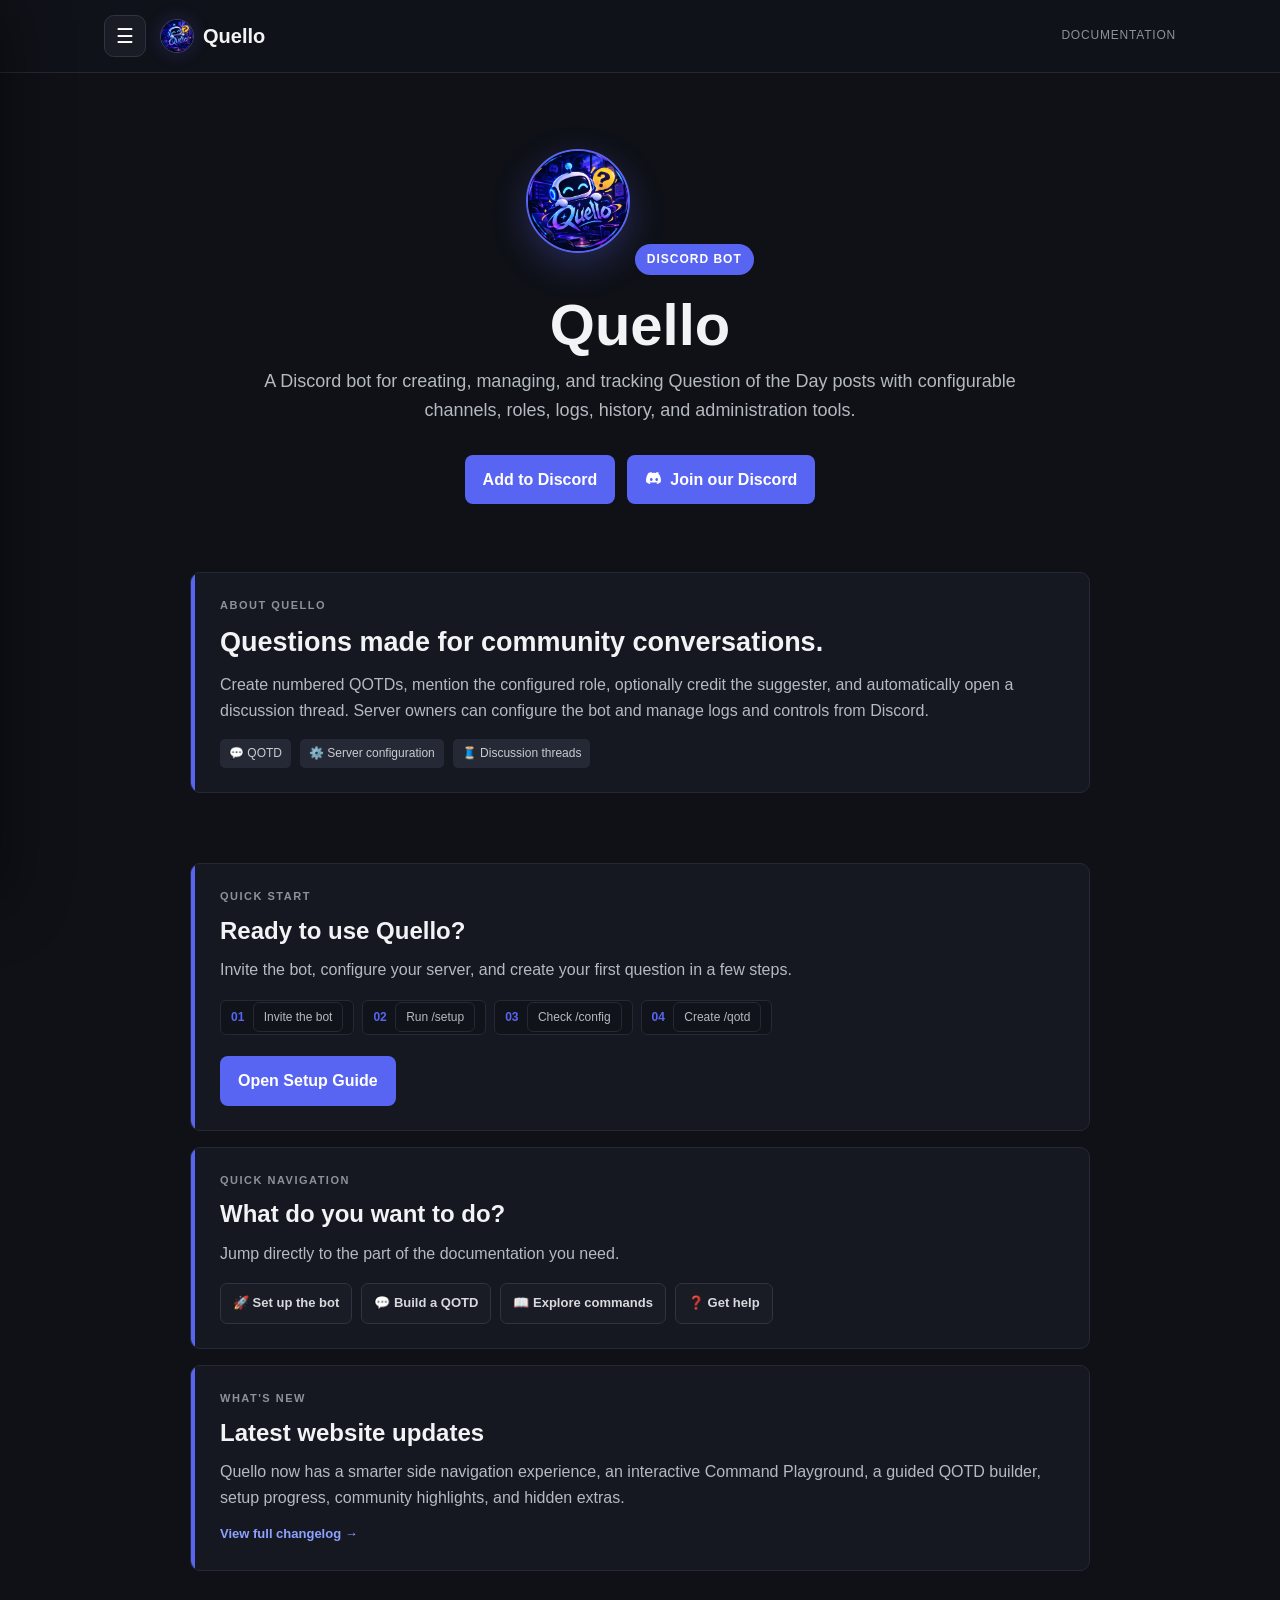
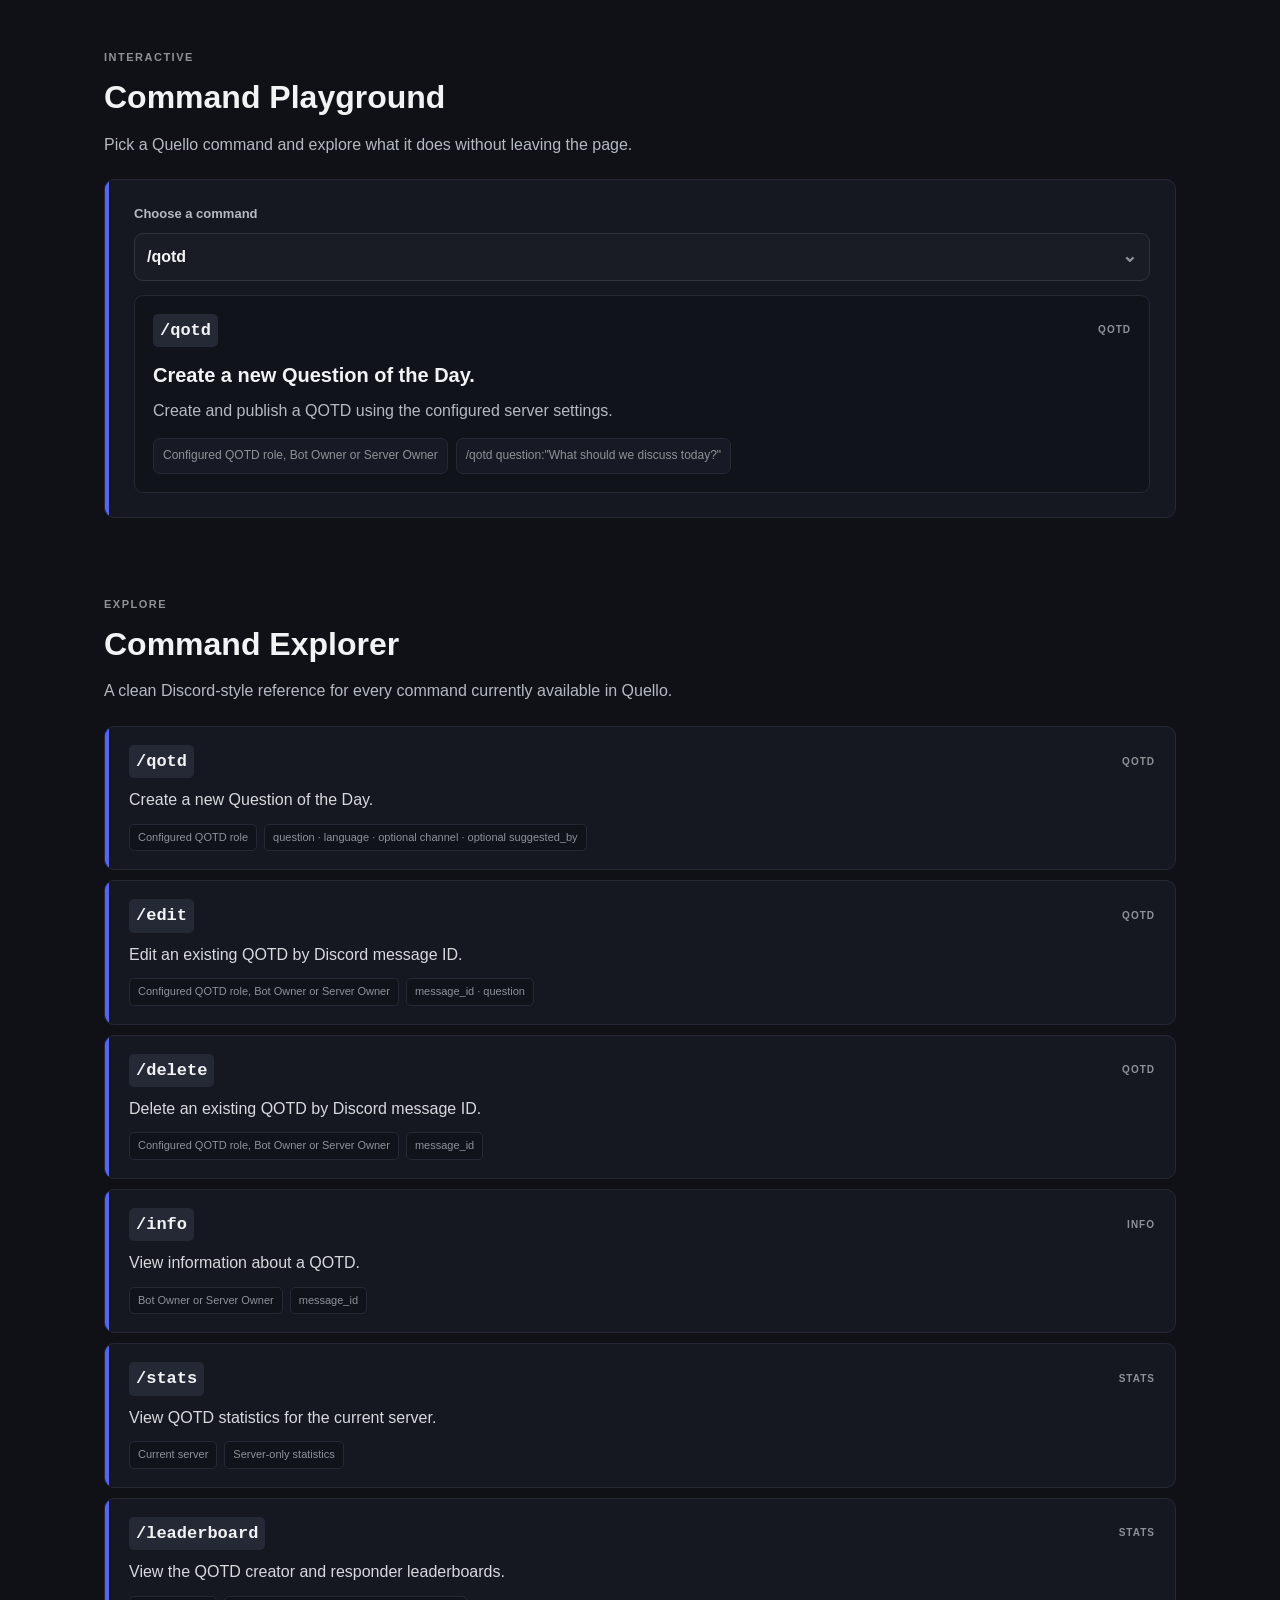
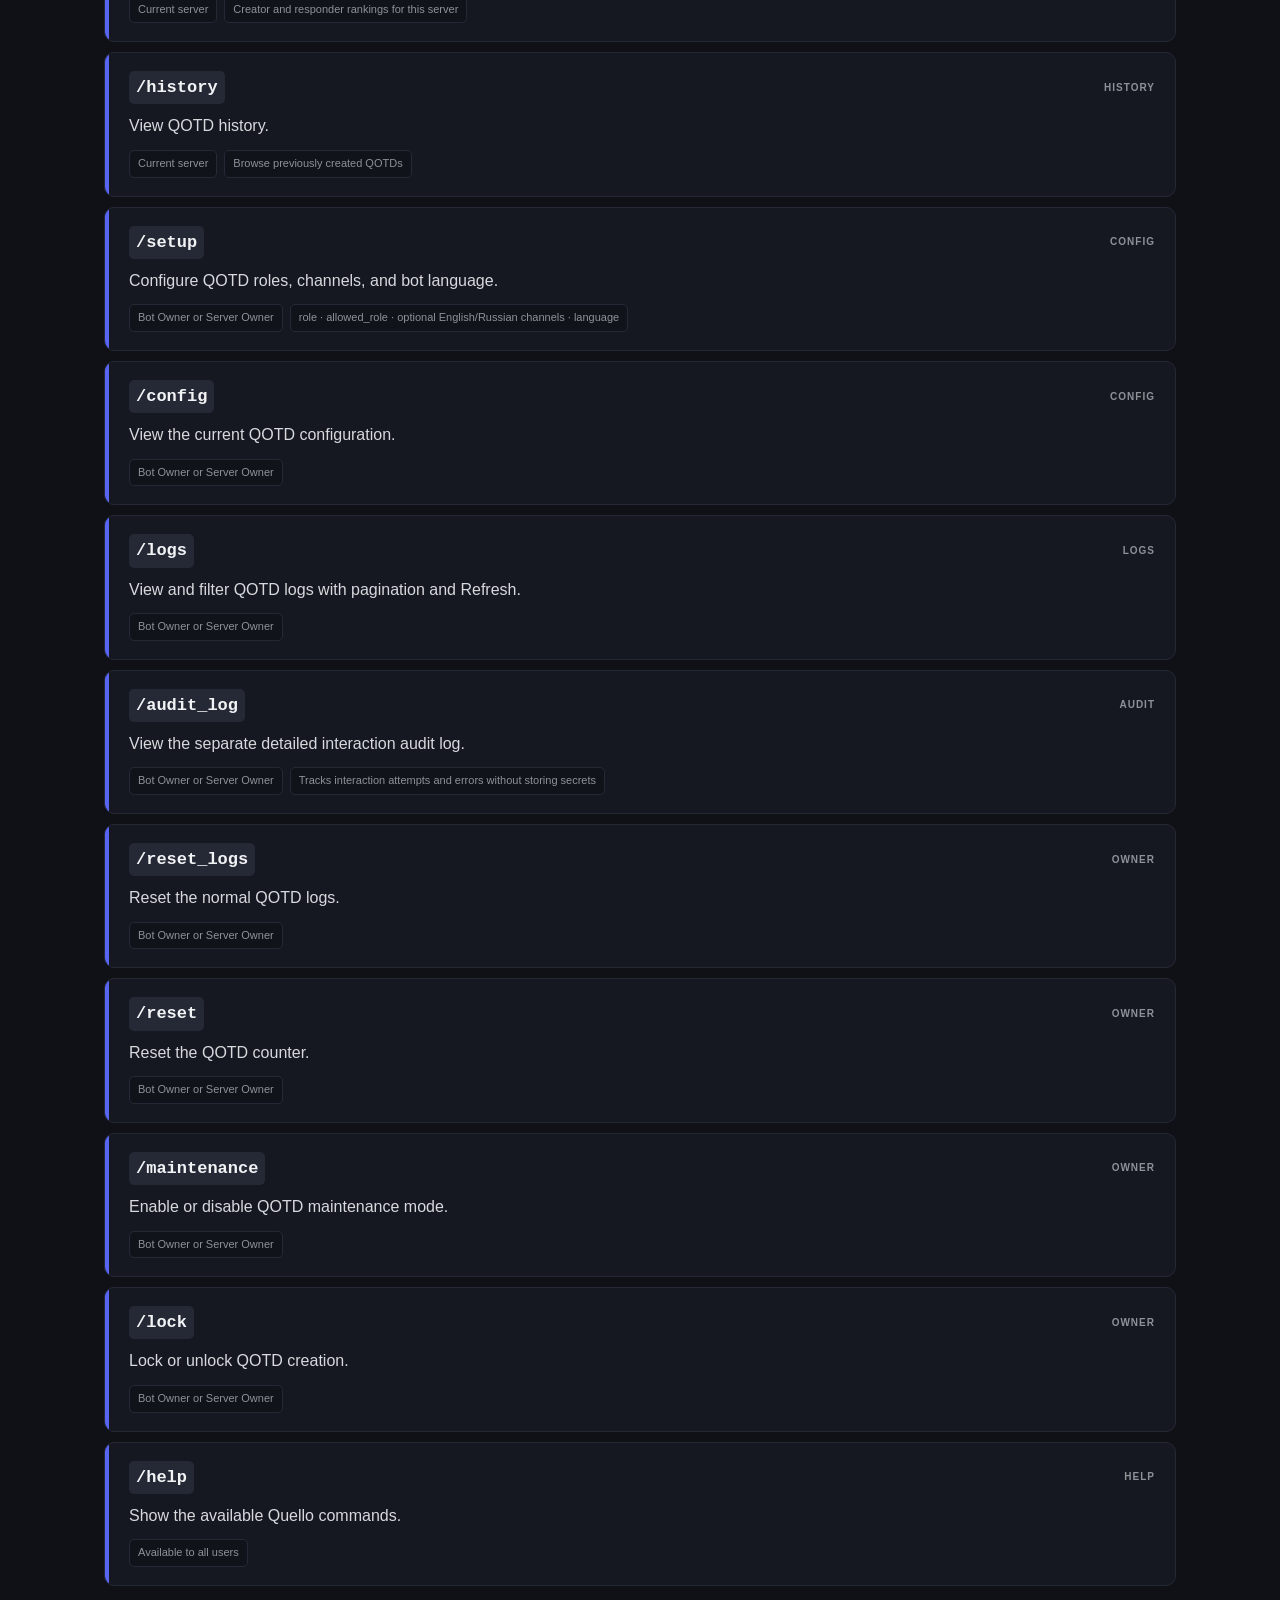
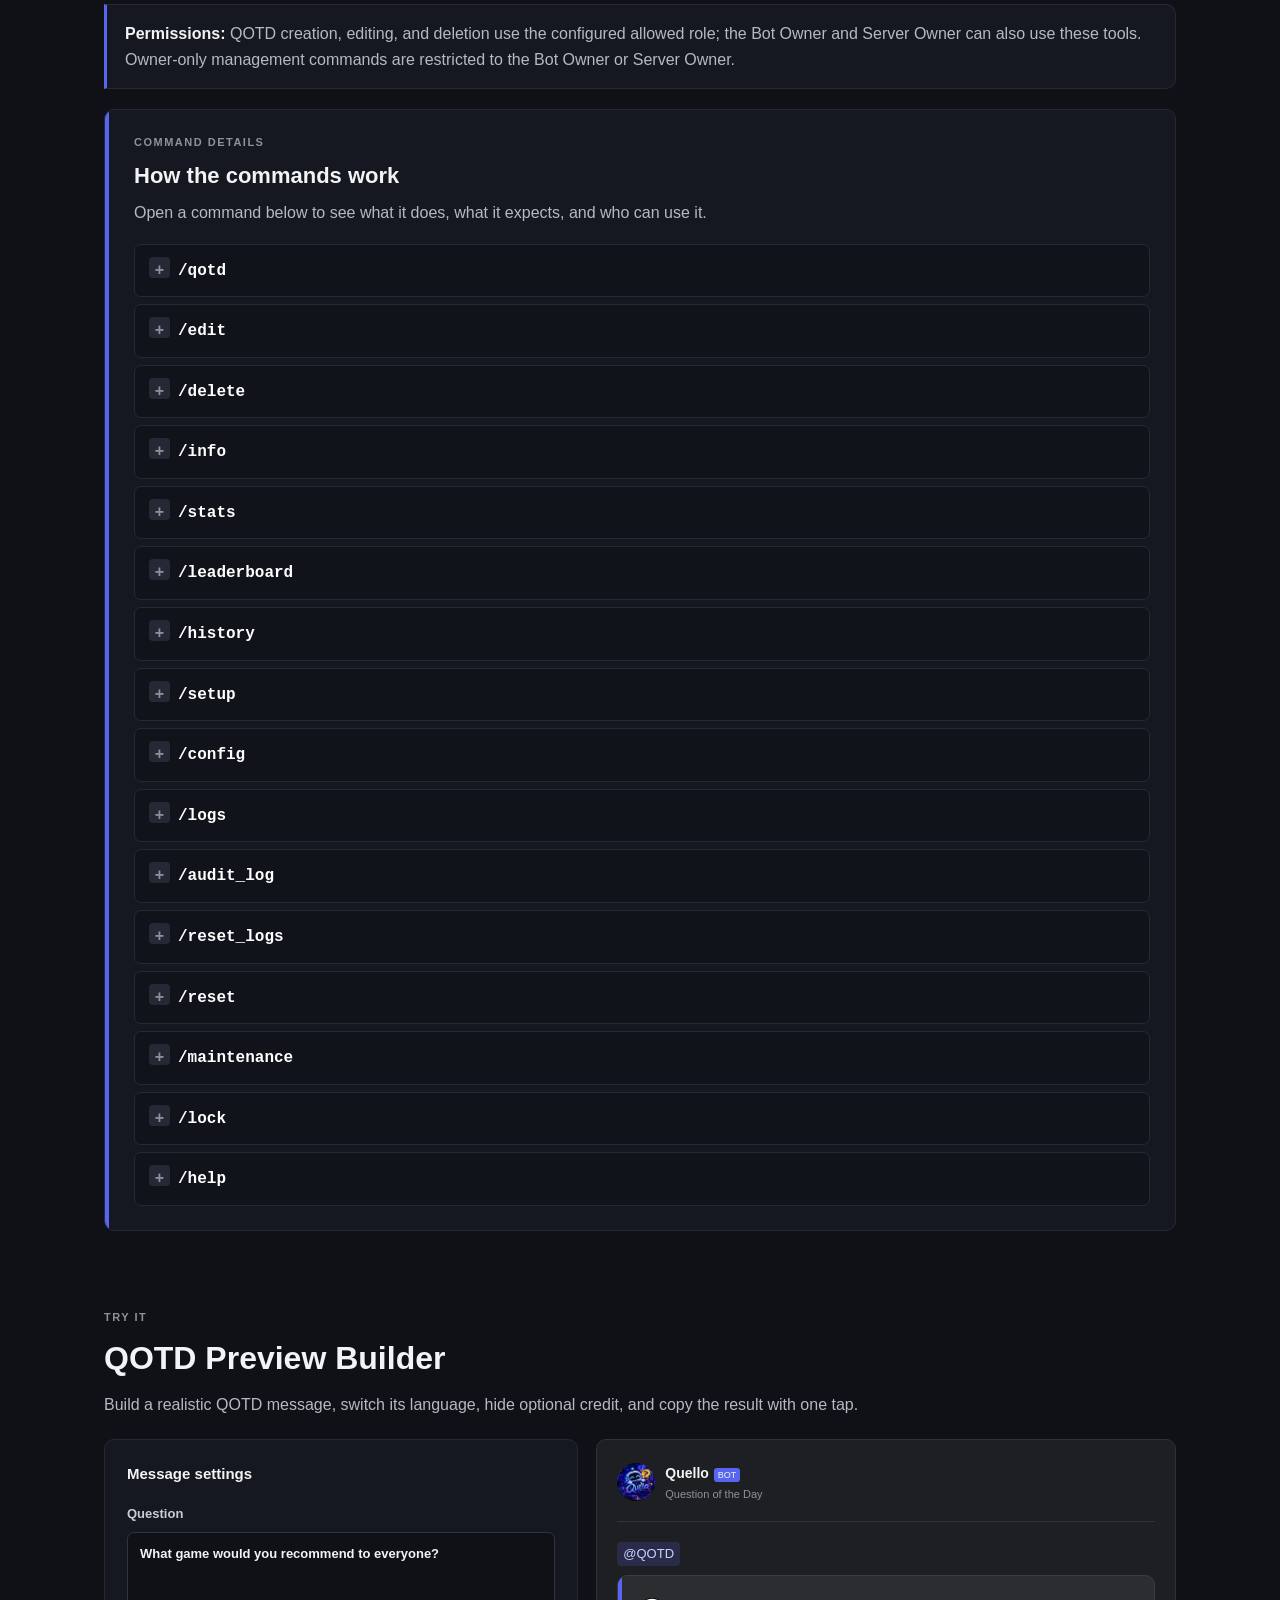
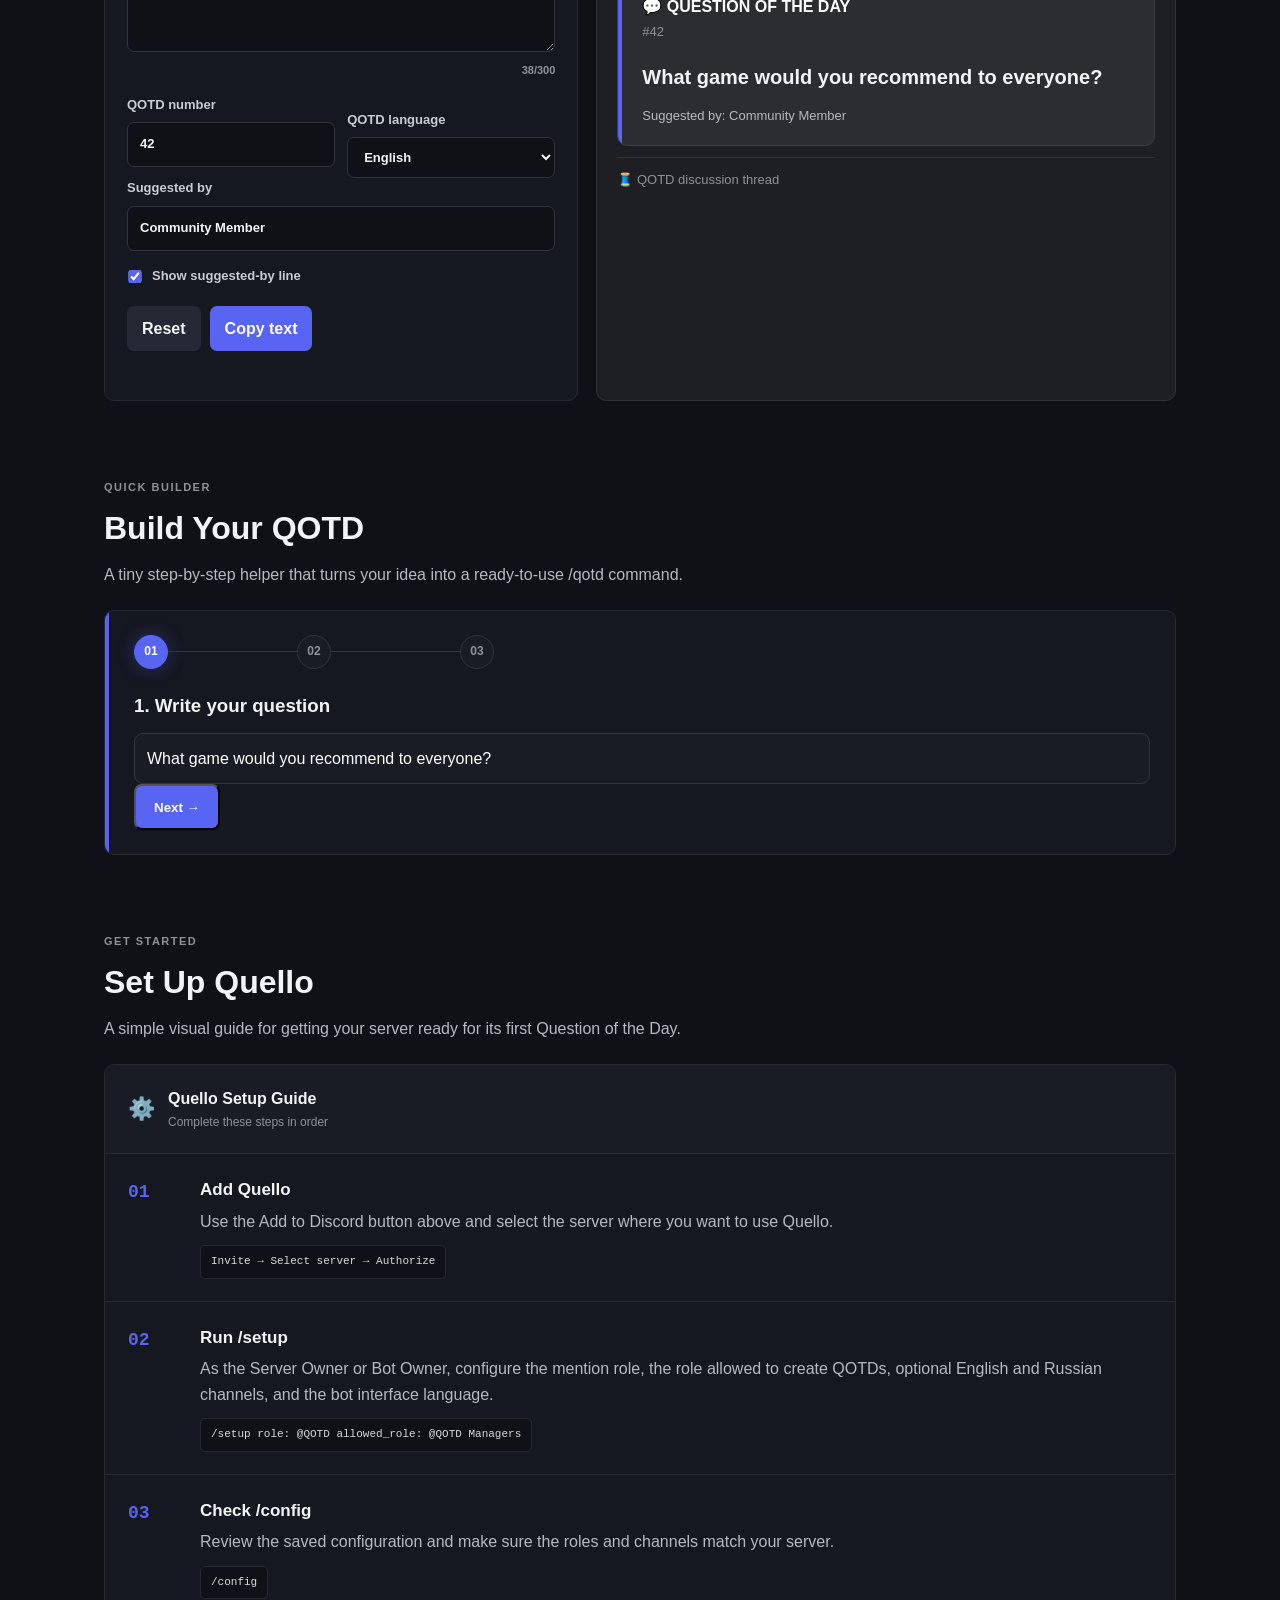
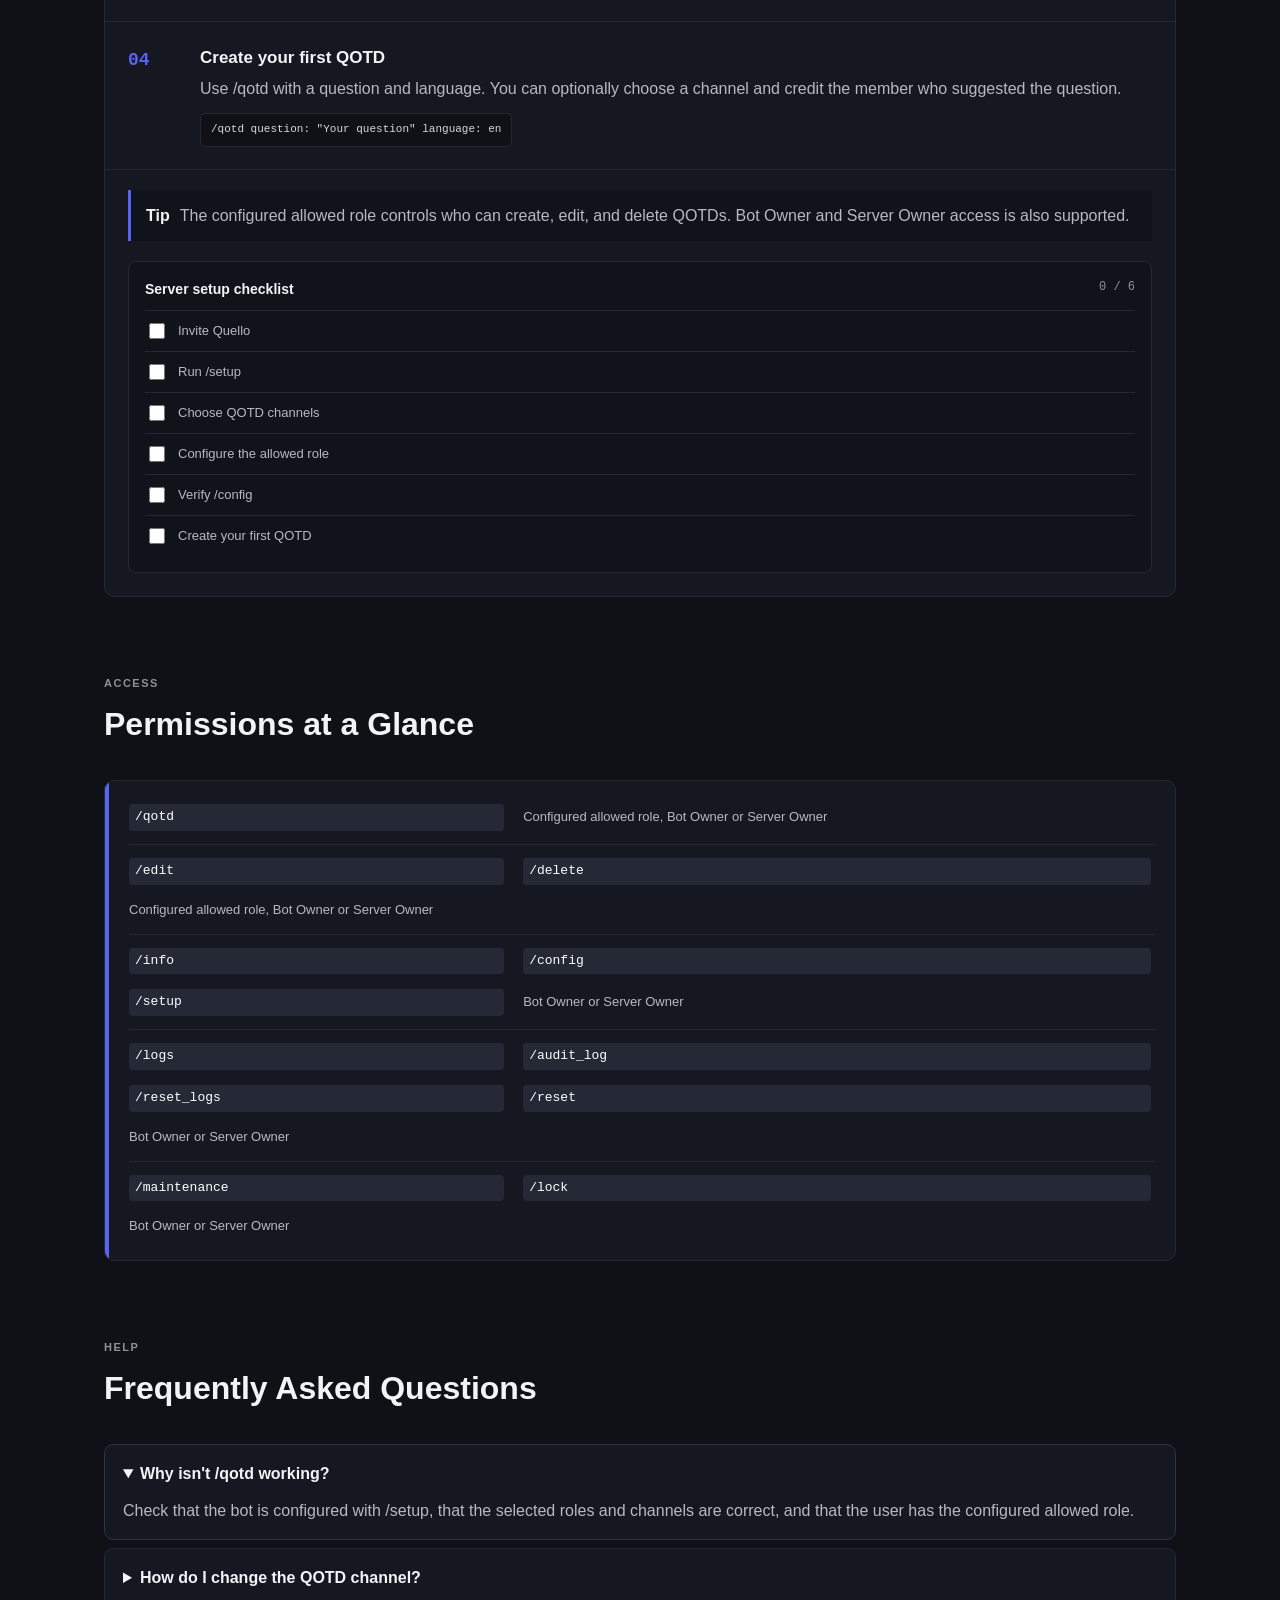
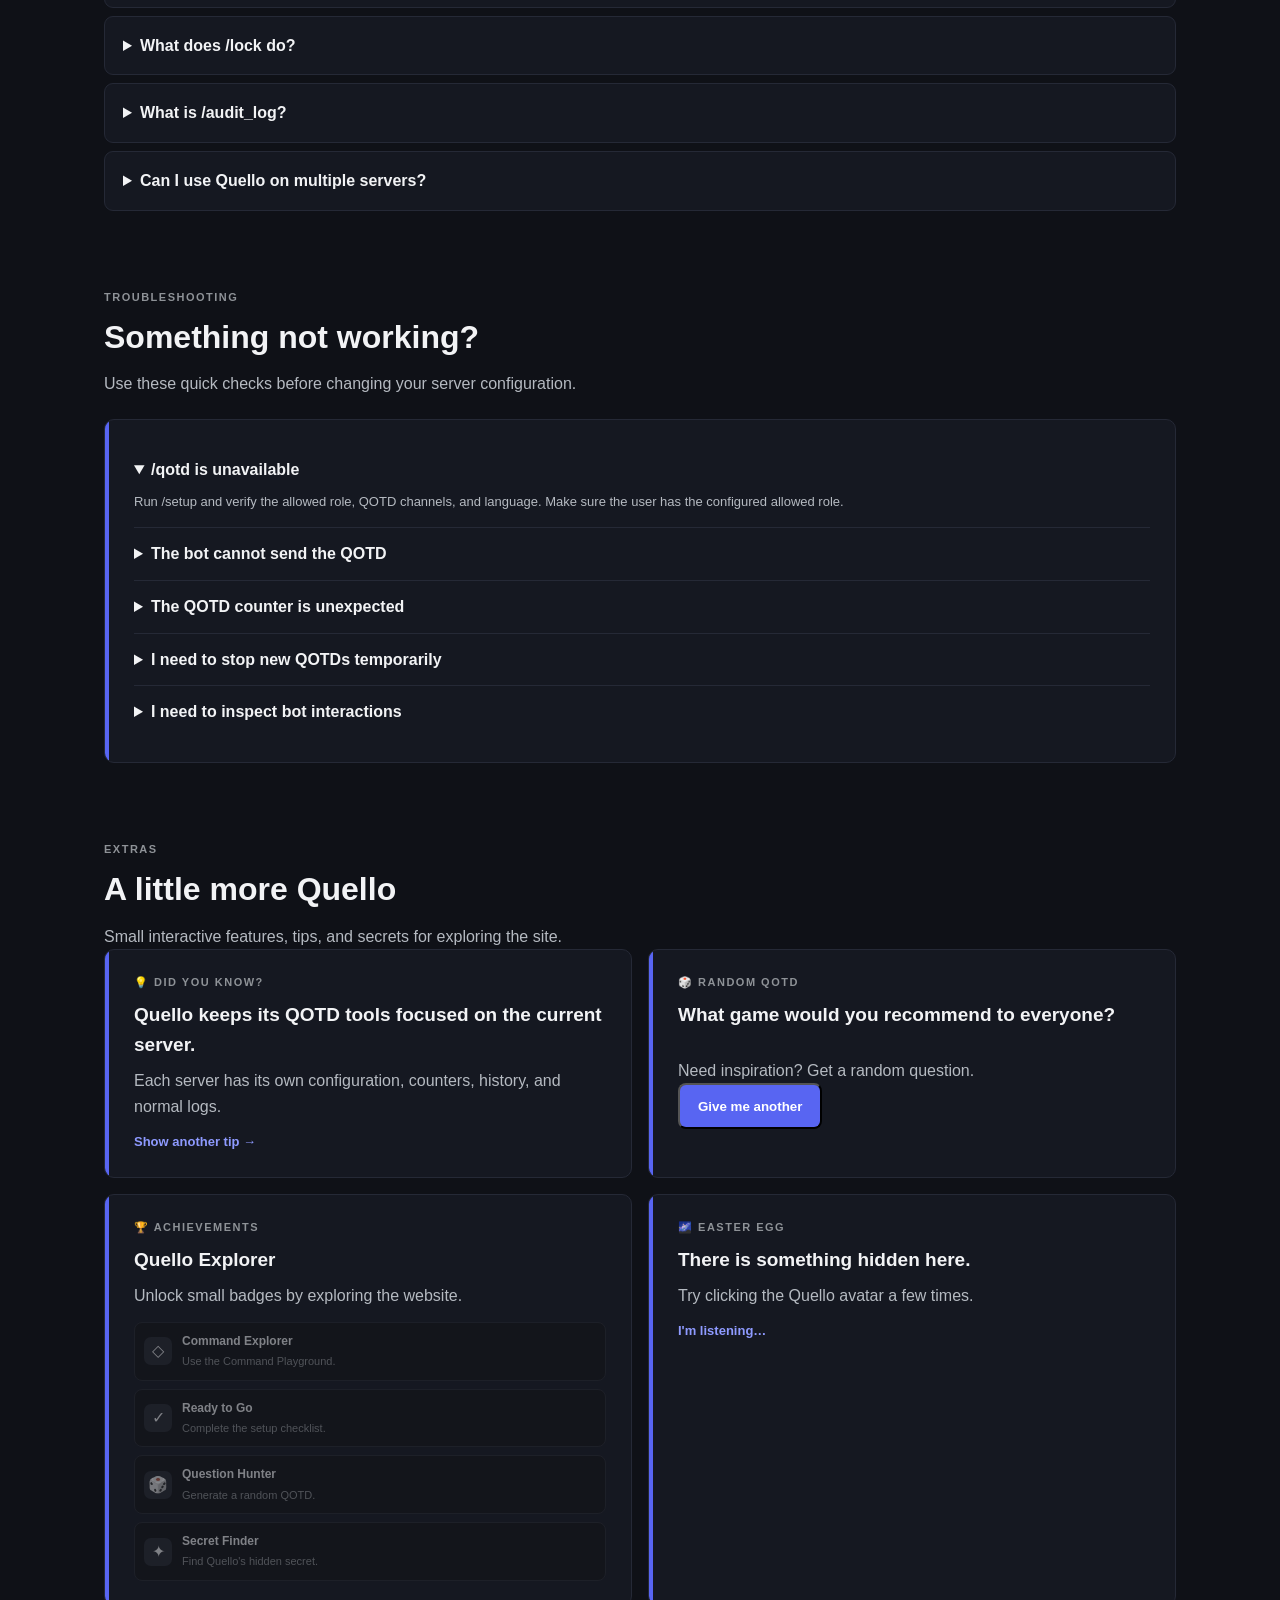
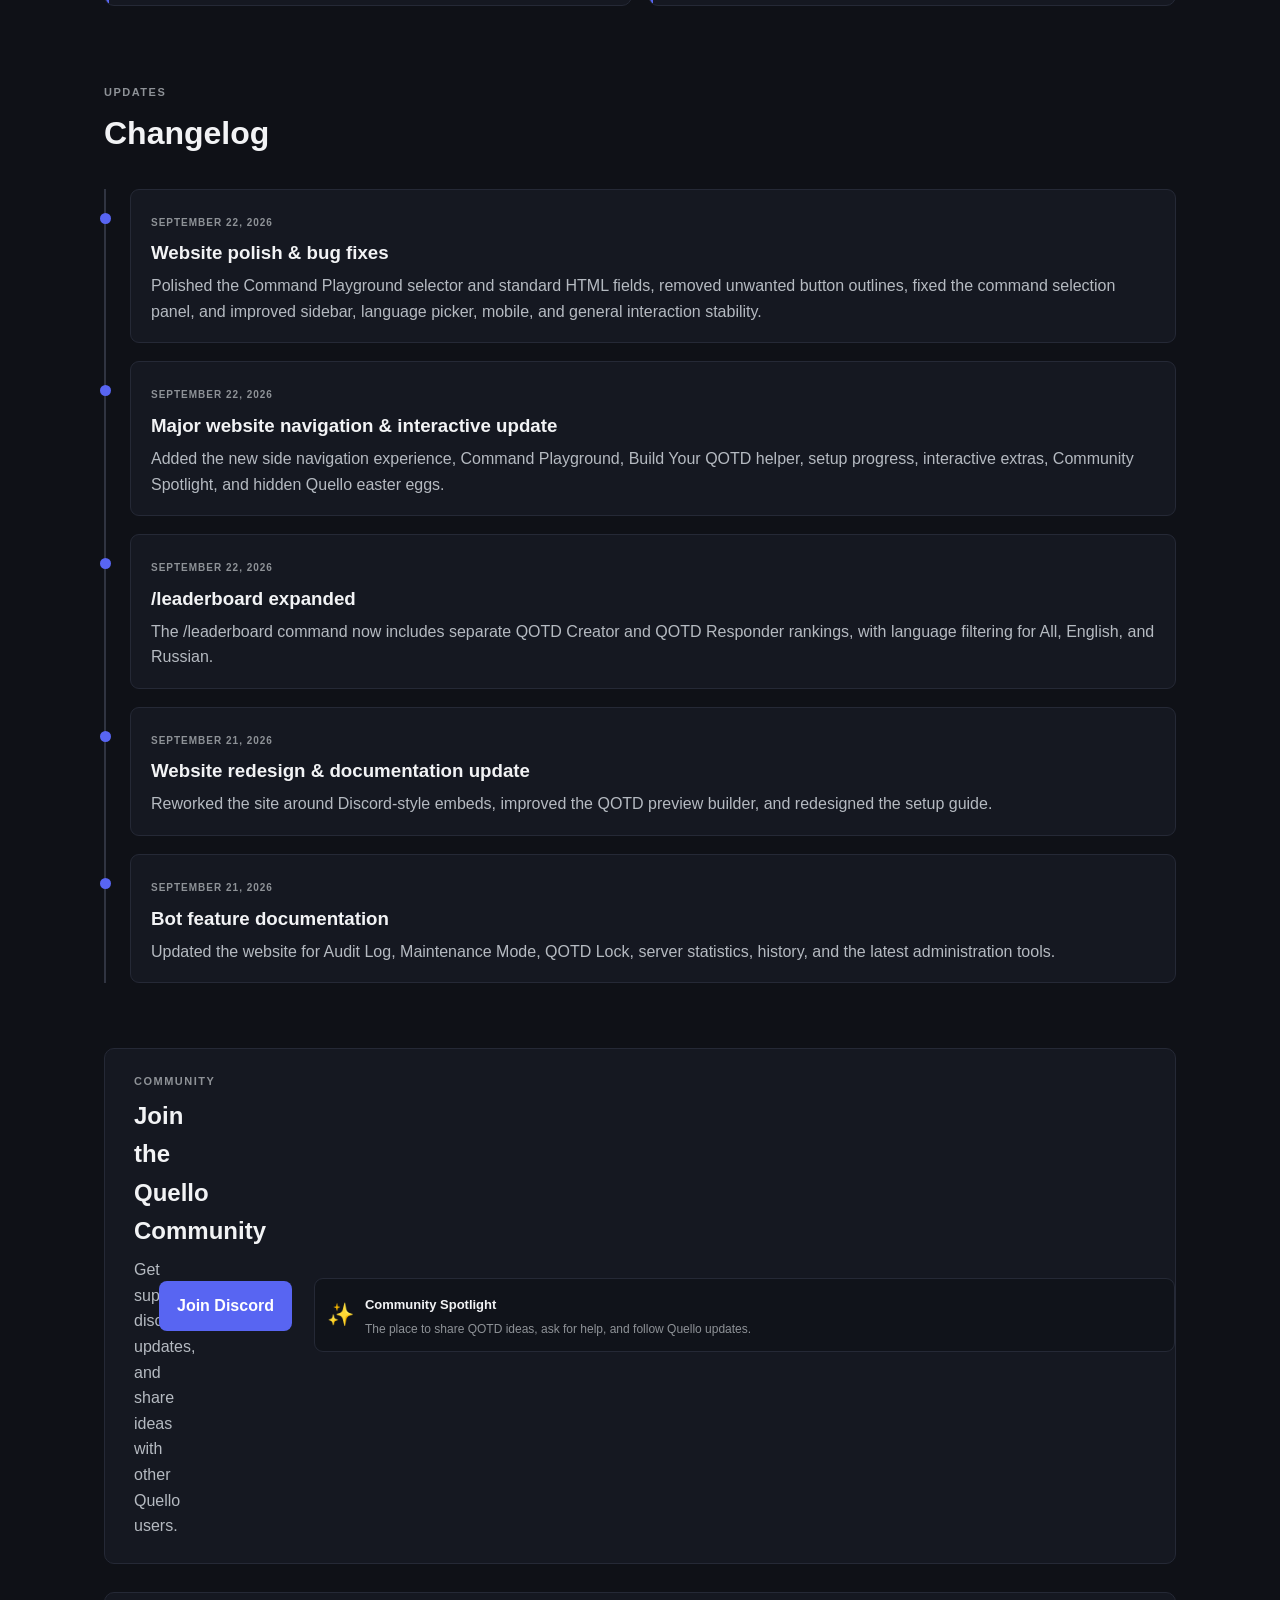
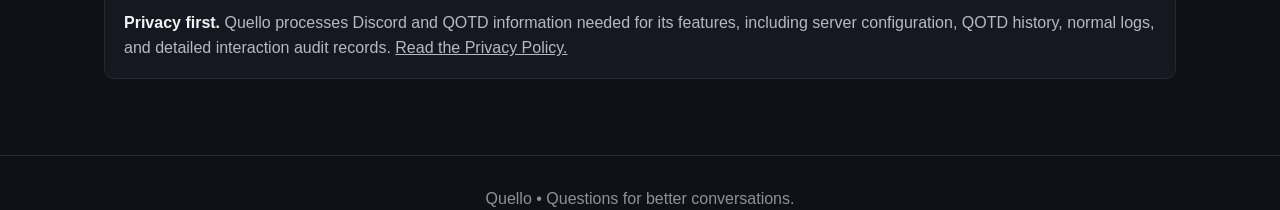
==== index.html @ 1fcb018f "update" ====
<!doctype html>
<html lang="en">
<head>
  <meta charset="utf-8">
  <meta name="viewport" content="width=device-width,initial-scale=1">
  <meta name="description" content="Quello — your Question of the Day bot for creating, managing, and organizing QOTDs and discussions.">
  <title>Quello — Your Question of the Day Bot</title>
  <link rel="stylesheet" href="style.css?v=6">
  <link rel="icon" type="image/png" href="quello-avatar.png">
  <link rel="apple-touch-icon" href="quello-avatar.png">
</head>
<body>
  <nav class="nav">
    <div class="nav-inner">
      <button class="menu-toggle" id="menuToggle" type="button" aria-label="Open navigation" aria-controls="sideMenu" aria-expanded="false">☰</button>
      <a class="brand" href="#home"><img class="brand-avatar" src="quello-avatar.png" alt="Quello bot avatar"> <span>Quello</span></a>
      <span class="nav-hint" data-i18n="menu_hint">Documentation</span>
    </div>
  </nav>

  <div class="menu-overlay" id="menuOverlay"></div>
  <aside class="side-menu" id="sideMenu" aria-hidden="true">
    <div class="side-menu-head">
      <div class="side-brand"><img src="quello-avatar.png" alt="Quello bot avatar"><div><strong>Quello</strong><small data-i18n="menu_subtitle">Your Question of the Day bot</small></div></div>
      <button class="menu-close" id="menuClose" type="button" aria-label="Close navigation">×</button>
    </div>
    <div class="side-menu-links">
      <a href="#home" data-i18n="menu_home">⌂ Home</a>
      <a href="#commands" data-i18n="menu_commands">▣ Commands</a>
      <a href="#playground" data-i18n="menu_playground">◇ Command Playground</a>
      <a href="#preview" data-i18n="menu_preview">✦ QOTD Preview</a>
      <a href="#qotd-flow" data-i18n="menu_qotd_flow">➜ Build a QOTD</a>
      <a href="#setup" data-i18n="menu_setup">⚙ Setup</a>
      <a href="#faq" data-i18n="menu_faq">? FAQ</a>
      <a href="#troubleshooting" data-i18n="menu_trouble">⚠ Troubleshooting</a>
      <a href="#changelog" data-i18n="menu_changelog">↻ Changelog</a>
      <a href="#community" data-i18n="menu_community">☁ Community</a>
      <a href="#extras" data-i18n="menu_extras">✦ Quello Extras</a>
      <div class="side-divider"></div>
      <a href="terms.html" data-i18n="menu_terms">Terms of Service</a>
      <a href="privacy.html" data-i18n="menu_privacy">Privacy Policy</a>
      <div class="language-picker" id="languagePicker">
        <button class="language-switch side-language" id="languageSwitch" type="button" aria-haspopup="listbox" aria-expanded="false">
          <span class="language-current-flag" id="languageCurrentFlag">🇬🇧</span>
          <span class="language-current-code" id="languageCurrentCode">EN</span>
          <span class="language-caret" aria-hidden="true">⌃</span>
        </button>
        <div class="language-dropdown" id="languageDropdown" role="listbox" aria-label="Language">
          <button type="button" class="language-option active" data-language="en" role="option" aria-selected="true"><span>🇬🇧</span><span>English</span></button>
          <button type="button" class="language-option" data-language="ru" role="option" aria-selected="false"><span>🇷🇺</span><span>Русский</span></button>
          <button type="button" class="language-option" data-language="de" role="option" aria-selected="false"><span>🇩🇪</span><span>Deutsch</span></button>
          <button type="button" class="language-option" data-language="fr" role="option" aria-selected="false"><span>🇫🇷</span><span>Français</span></button>
          <button type="button" class="language-option" data-language="it" role="option" aria-selected="false"><span>🇮🇹</span><span>Italiano</span></button>
        </div>
      </div>
    </div>
  </aside>

  <main class="container" id="home">
    <section class="hero">
      <img class="hero-avatar" src="quello-avatar.png" alt="Quello bot avatar">
      <span class="badge" data-i18n="badge">DISCORD BOT</span>
      <h1>Quello</h1>
      <p class="subtitle" data-i18n="hero_subtitle">A Discord bot for creating, managing, and tracking Question of the Day posts with configurable channels, roles, logs, history, and administration tools.</p>
      <div class="buttons">
        <a class="button" href="https://discord.com/oauth2/authorize?client_id=1548745092586676246" data-i18n="add_discord">Add to Discord</a>
        <a class="button discord-button" href="https://discord.gg/rYqGXWRbfJ" target="_blank" rel="noopener noreferrer">
          <svg class="discord-logo" viewBox="0 0 24 24" aria-hidden="true" xmlns="http://www.w3.org/2000/svg"><path fill="currentColor" d="M19.54 4.1A16.7 16.7 0 0 0 15.38 2.8c-.18.32-.38.75-.52 1.09a15.6 15.6 0 0 0-5.72 0A11.8 11.8 0 0 0 8.61 2.8c-1.5.26-2.9.7-4.15 1.3C1.82 8.16 1.11 12.1 1.47 15.98a16.8 16.8 0 0 0 5.1 2.58c.41-.56.77-1.16 1.08-1.8-.59-.22-1.15-.49-1.68-.8.14-.1.27-.2.4-.3 3.24 1.5 6.75 1.5 9.95 0 .13.1.26.2.4.3-.54.31-1.1.58-1.69.8.31.64.67 1.24 1.08 1.8a16.8 16.8 0 0 0 5.1-2.58c.42-4.49-.72-8.39-3.67-11.88ZM8.43 14.72c-.97 0-1.77-.9-1.77-2s.78-2 1.77-2 1.78.9 1.77 2c0 1.1-.79 2-1.77 2Zm7.14 0c-.97 0-1.77-.9-1.77-2s.78-2 1.77-2 1.78.9 1.77 2c0 1.1-.79 2-1.77 2Z"/></svg>
          <span data-i18n="join_discord">Join our Discord</span>
        </a>
      </div>
    </section>

    <section class="hero-embed">
      <div class="embed-accent"></div>
      <div class="embed-content">
        <div class="embed-label" data-i18n="overview_label">ABOUT QUELLO</div>
        <h2 data-i18n="overview_title">Questions made for community conversations.</h2>
        <p data-i18n="overview_text">Create numbered QOTDs, mention the configured role, optionally credit the suggester, and automatically open a discussion thread. Server owners can configure the bot and manage logs and controls from Discord.</p>
        <div class="embed-meta">
          <span>💬 QOTD</span><span>⚙️ Server configuration</span><span>🧵 Discussion threads</span>
        </div>
      </div>
    </section>

    <section class="quick-start discord-embed">
      <div class="embed-accent"></div>
      <div class="embed-content">
        <span class="eyebrow" data-i18n="eyebrow_quickstart">QUICK START</span>
        <h2 data-i18n="quickstart_title">Ready to use Quello?</h2>
        <p data-i18n="quickstart_text">Invite the bot, configure your server, and create your first question in a few steps.</p>
        <div class="quick-steps">
          <span><b>01</b> <span data-i18n="quick1">Invite the bot</span></span>
          <span><b>02</b> <span data-i18n="quick2">Run /setup</span></span>
          <span><b>03</b> <span data-i18n="quick3">Check /config</span></span>
          <span><b>04</b> <span data-i18n="quick4">Create /qotd</span></span>
        </div>
        <a class="button" href="#setup" data-i18n="quickstart_button">Open Setup Guide</a>
      </div>
    </section>

    <section class="discord-embed intent-embed">
      <div class="embed-accent"></div>
      <div class="embed-content">
        <span class="eyebrow" data-i18n="eyebrow_intent">QUICK NAVIGATION</span>
        <h2 data-i18n="intent_title">What do you want to do?</h2>
        <p data-i18n="intent_text">Jump directly to the part of the documentation you need.</p>
        <div class="intent-actions">
          <a href="#setup" class="intent-button" data-i18n="intent_setup">🚀 Set up the bot</a>
          <a href="#preview" class="intent-button" data-i18n="intent_qotd">💬 Build a QOTD</a>
          <a href="#commands" class="intent-button" data-i18n="intent_commands">📖 Explore commands</a>
          <a href="#faq" class="intent-button" data-i18n="intent_help">❓ Get help</a>
        </div>
      </div>
    </section>

    <section class="discord-embed whats-new">
      <div class="embed-accent"></div>
      <div class="embed-content">
        <span class="eyebrow" data-i18n="eyebrow_new">WHAT'S NEW</span>
        <h2 data-i18n="new_title">Latest website updates</h2>
        <p data-i18n="new_text">Quello now has a smarter side navigation experience, an interactive Command Playground, a guided QOTD builder, setup progress, community highlights, and hidden extras.</p>
        <a href="#changelog" class="text-link" data-i18n="new_button">View full changelog →</a>
      </div>
    </section>

    <section class="section" id="playground">
      <div class="section-heading">
        <div>
          <span class="eyebrow" data-i18n="eyebrow_playground">INTERACTIVE</span>
          <h2 data-i18n="playground_title">Command Playground</h2>
          <p class="section-intro" data-i18n="playground_intro">Pick a Quello command and explore what it does without leaving the page.</p>
        </div>
      </div>
      <div class="playground-grid discord-embed">
        <div class="embed-accent"></div>
        <div class="embed-content">
          <label class="playground-label" for="commandPickerButton" data-i18n="playground_choose">Choose a command</label>
          <button type="button" id="commandPickerButton" class="command-picker-button" aria-haspopup="dialog" aria-expanded="false">
            <span id="commandPickerValue">/qotd</span><span class="command-picker-chevron" aria-hidden="true">⌄</span>
          </button>
          <div id="commandPicker" class="command-picker" hidden>
            <div class="command-picker-backdrop" data-command-picker-close></div>
            <div class="command-picker-panel" role="dialog" aria-modal="true" aria-labelledby="commandPickerTitle">
              <div class="command-picker-header">
                <div><span class="command-picker-eyebrow">QUELLO</span><strong id="commandPickerTitle">Choose a command</strong></div>
                <button type="button" class="command-picker-close" data-command-picker-close aria-label="Close">×</button>
              </div>
              <div class="command-picker-list">
                <button type="button" class="command-picker-option active" data-command="qotd"><code>/qotd</code><span>Question of the Day</span></button>
                <button type="button" class="command-picker-option" data-command="edit"><code>/edit</code><span>Edit a QOTD</span></button>
                <button type="button" class="command-picker-option" data-command="delete"><code>/delete</code><span>Delete a QOTD</span></button>
                <button type="button" class="command-picker-option" data-command="leaderboard"><code>/leaderboard</code><span>QOTD rankings</span></button>
                <button type="button" class="command-picker-option" data-command="history"><code>/history</code><span>QOTD history</span></button>
                <button type="button" class="command-picker-option" data-command="setup"><code>/setup</code><span>Server setup</span></button>
                <button type="button" class="command-picker-option" data-command="logs"><code>/logs</code><span>QOTD logs</span></button>
                <button type="button" class="command-picker-option" data-command="audit_log"><code>/audit_log</code><span>Interaction audit</span></button>
                <button type="button" class="command-picker-option" data-command="maintenance"><code>/maintenance</code><span>Maintenance mode</span></button>
                <button type="button" class="command-picker-option" data-command="lock"><code>/lock</code><span>QOTD lock</span></button>
              </div>
            </div>
          </div>
          <div class="playground-card" id="playgroundCard">
            <div class="command-head"><code id="playgroundName">/qotd</code><span class="command-tag" id="playgroundTag">QOTD</span></div>
            <h3 id="playgroundTitle">Create a new Question of the Day.</h3>
            <p id="playgroundDescription">Create and publish a QOTD using the configured server settings.</p>
            <div class="playground-meta"><span id="playgroundAccess">Configured QOTD role, Bot Owner or Server Owner</span><span id="playgroundExample">/qotd question:"What should we discuss today?"</span></div>
          </div>
        </div>
      </div>
    </section>

    <section class="section" id="commands">
      <div class="section-heading">
        <div>
          <span class="eyebrow" data-i18n="eyebrow_commands">EXPLORE</span>
          <h2 data-i18n="commands_title">Command Explorer</h2>
          <p class="section-intro" data-i18n="commands_intro">A clean Discord-style reference for every command currently available in Quello.</p>
        </div>
      </div>

      <div class="command-embeds">
        <article class="discord-embed command-embed"><div class="embed-accent"></div><div class="embed-content"><div class="command-head"><code>/qotd</code><span class="command-tag">QOTD</span></div><p data-i18n="cmd_qotd">Create a new Question of the Day.</p><div class="command-details"><span data-i18n="use_qotd">Configured QOTD role</span><span data-i18n="param_qotd">question · language · optional channel · optional suggested_by</span></div></div></article>
        <article class="discord-embed command-embed"><div class="embed-accent"></div><div class="embed-content"><div class="command-head"><code>/edit</code><span class="command-tag">QOTD</span></div><p data-i18n="cmd_edit">Edit an existing QOTD by Discord message ID.</p><div class="command-details"><span data-i18n="use_qotd_edit">Configured QOTD role, Bot Owner or Server Owner</span><span>message_id · question</span></div></div></article>
        <article class="discord-embed command-embed"><div class="embed-accent"></div><div class="embed-content"><div class="command-head"><code>/delete</code><span class="command-tag">QOTD</span></div><p data-i18n="cmd_delete">Delete an existing QOTD by Discord message ID.</p><div class="command-details"><span data-i18n="use_qotd_edit">Configured QOTD role, Bot Owner or Server Owner</span><span>message_id</span></div></div></article>
        <article class="discord-embed command-embed"><div class="embed-accent"></div><div class="embed-content"><div class="command-head"><code>/info</code><span class="command-tag">INFO</span></div><p data-i18n="cmd_info">View information about a QOTD.</p><div class="command-details"><span data-i18n="owner_only">Bot Owner or Server Owner</span><span>message_id</span></div></div></article>
        <article class="discord-embed command-embed"><div class="embed-accent"></div><div class="embed-content"><div class="command-head"><code>/stats</code><span class="command-tag">STATS</span></div><p data-i18n="cmd_stats">View QOTD statistics for the current server.</p><div class="command-details"><span data-i18n="server_command">Current server</span><span data-i18n="no_global_stats">Server-only statistics</span></div></div></article>
        <article class="discord-embed command-embed"><div class="embed-accent"></div><div class="embed-content"><div class="command-head"><code>/leaderboard</code><span class="command-tag">STATS</span></div><p data-i18n="cmd_leaderboard">View the QOTD creator and responder leaderboards.</p><div class="command-details"><span data-i18n="server_command">Current server</span><span data-i18n="leaderboard_detail">Creator and responder rankings for this server</span></div></div></article>
        <article class="discord-embed command-embed"><div class="embed-accent"></div><div class="embed-content"><div class="command-head"><code>/history</code><span class="command-tag">HISTORY</span></div><p data-i18n="cmd_history">View QOTD history.</p><div class="command-details"><span data-i18n="server_command">Current server</span><span data-i18n="history_detail">Browse previously created QOTDs</span></div></div></article>
        <article class="discord-embed command-embed"><div class="embed-accent"></div><div class="embed-content"><div class="command-head"><code>/setup</code><span class="command-tag">CONFIG</span></div><p data-i18n="cmd_setup">Configure QOTD roles, channels, and bot language.</p><div class="command-details"><span data-i18n="owner_only">Bot Owner or Server Owner</span><span data-i18n="setup_params">role · allowed_role · optional English/Russian channels · language</span></div></div></article>
        <article class="discord-embed command-embed"><div class="embed-accent"></div><div class="embed-content"><div class="command-head"><code>/config</code><span class="command-tag">CONFIG</span></div><p data-i18n="cmd_config">View the current QOTD configuration.</p><div class="command-details"><span data-i18n="owner_only">Bot Owner or Server Owner</span></div></div></article>
        <article class="discord-embed command-embed"><div class="embed-accent"></div><div class="embed-content"><div class="command-head"><code>/logs</code><span class="command-tag">LOGS</span></div><p data-i18n="cmd_logs">View and filter QOTD logs with pagination and Refresh.</p><div class="command-details"><span data-i18n="owner_only">Bot Owner or Server Owner</span></div></div></article>
        <article class="discord-embed command-embed"><div class="embed-accent"></div><div class="embed-content"><div class="command-head"><code>/audit_log</code><span class="command-tag">AUDIT</span></div><p data-i18n="cmd_audit">View the separate detailed interaction audit log.</p><div class="command-details"><span data-i18n="owner_only">Bot Owner or Server Owner</span><span data-i18n="audit_detail">Tracks interaction attempts and errors without storing secrets</span></div></div></article>
        <article class="discord-embed command-embed"><div class="embed-accent"></div><div class="embed-content"><div class="command-head"><code>/reset_logs</code><span class="command-tag">OWNER</span></div><p data-i18n="cmd_resetlogs">Reset the normal QOTD logs.</p><div class="command-details"><span data-i18n="owner_only">Bot Owner or Server Owner</span></div></div></article>
        <article class="discord-embed command-embed"><div class="embed-accent"></div><div class="embed-content"><div class="command-head"><code>/reset</code><span class="command-tag">OWNER</span></div><p data-i18n="cmd_reset">Reset the QOTD counter.</p><div class="command-details"><span data-i18n="owner_only">Bot Owner or Server Owner</span></div></div></article>
        <article class="discord-embed command-embed"><div class="embed-accent"></div><div class="embed-content"><div class="command-head"><code>/maintenance</code><span class="command-tag">OWNER</span></div><p data-i18n="cmd_maintenance">Enable or disable QOTD maintenance mode.</p><div class="command-details"><span data-i18n="owner_only">Bot Owner or Server Owner</span></div></div></article>
        <article class="discord-embed command-embed"><div class="embed-accent"></div><div class="embed-content"><div class="command-head"><code>/lock</code><span class="command-tag">OWNER</span></div><p data-i18n="cmd_lock">Lock or unlock QOTD creation.</p><div class="command-details"><span data-i18n="owner_only">Bot Owner or Server Owner</span></div></div></article>
        <article class="discord-embed command-embed"><div class="embed-accent"></div><div class="embed-content"><div class="command-head"><code>/help</code><span class="command-tag">HELP</span></div><p data-i18n="cmd_help">Show the available Quello commands.</p><div class="command-details"><span data-i18n="all_users">Available to all users</span></div></div></article>
      </div>

      <div class="permission-note"><strong data-i18n="permissions_label">Permissions:</strong> <span data-i18n="permissions_text">QOTD creation, editing, and deletion use the configured allowed role; the Bot Owner and Server Owner can also use these tools. Owner-only management commands are restricted to the Bot Owner or Server Owner.</span></div>

      <div class="command-details-panel discord-embed">
        <div class="embed-accent"></div>
        <div class="embed-content">
          <span class="eyebrow" data-i18n="eyebrow_details">COMMAND DETAILS</span>
          <h3 data-i18n="details_title">How the commands work</h3>
          <p class="section-intro" data-i18n="details_intro">Open a command below to see what it does, what it expects, and who can use it.</p>
          <div class="command-detail-list">
            <details><summary><code>/qotd</code></summary><p data-i18n="detail_qotd">Creates a new QOTD using the configured server settings. The command supports a question, language, an optional channel, and an optional suggested-by member. Access uses the configured allowed role, with Bot Owner and Server Owner access also supported.</p></details>
            <details><summary><code>/edit</code></summary><p data-i18n="detail_edit">Edits an existing QOTD by its Discord message ID. You provide the message ID and the new question. Access uses the configured allowed role, Bot Owner, or Server Owner.</p></details>
            <details><summary><code>/delete</code></summary><p data-i18n="detail_delete">Deletes an existing QOTD by Discord message ID. Access uses the configured allowed role, Bot Owner, or Server Owner.</p></details>
            <details><summary><code>/info</code></summary><p data-i18n="detail_info">Shows information about a QOTD identified by Discord message ID. Restricted to the Bot Owner or Server Owner.</p></details>
            <details><summary><code>/stats</code></summary><p data-i18n="detail_stats">Shows QOTD statistics for the current server. It is not a global statistics command.</p></details>
            <details><summary><code>/leaderboard</code></summary><p data-i18n="detail_leaderboard">Shows two QOTD rankings for the current server: creators and responders, with All / English / Russian language filtering.</p></details>
            <details><summary><code>/history</code></summary><p data-i18n="detail_history">Shows the QOTD history for the current server.</p></details>
            <details><summary><code>/setup</code></summary><p data-i18n="detail_setup">Configures the QOTD mention role, allowed role, optional English and Russian channels, and the bot language. Restricted to the Bot Owner or Server Owner.</p></details>
            <details><summary><code>/config</code></summary><p data-i18n="detail_config">Displays the current QOTD configuration for the server. Restricted to the Bot Owner or Server Owner.</p></details>
            <details><summary><code>/logs</code></summary><p data-i18n="detail_logs">Displays and filters normal QOTD logs with pagination and Refresh controls. Restricted to the Bot Owner or Server Owner.</p></details>
            <details><summary><code>/audit_log</code></summary><p data-i18n="detail_audit">Displays the separate interaction audit log, including interaction attempts and errors. Restricted to the Bot Owner or Server Owner and designed not to store secrets.</p></details>
            <details><summary><code>/reset_logs</code></summary><p data-i18n="detail_resetlogs">Clears the normal QOTD logs. Restricted to the Bot Owner or Server Owner.</p></details>
            <details><summary><code>/reset</code></summary><p data-i18n="detail_reset">Resets the QOTD counter for the server. Restricted to the Bot Owner or Server Owner.</p></details>
            <details><summary><code>/maintenance</code></summary><p data-i18n="detail_maintenance">Turns QOTD maintenance mode on or off. While enabled, QOTD creation is blocked. Restricted to the Bot Owner or Server Owner.</p></details>
            <details><summary><code>/lock</code></summary><p data-i18n="detail_lock">Locks or unlocks QOTD creation for the server. Restricted to the Bot Owner or Server Owner.</p></details>
            <details><summary><code>/help</code></summary><p data-i18n="detail_help">Shows the bot's available commands and help categories.</p></details>
          </div>
        </div>
      </div>
    </section>

    <section class="section" id="preview">
      <div class="section-heading">
        <div>
          <span class="eyebrow" data-i18n="eyebrow_preview">TRY IT</span>
          <h2 data-i18n="preview_title">QOTD Preview Builder</h2>
          <p class="section-intro" data-i18n="preview_intro">Build a realistic QOTD message, switch its language, hide optional credit, and copy the result with one tap.</p>
        </div>
      </div>

      <div class="builder">
        <div class="builder-panel">
          <div class="builder-panel-title" data-i18n="builder_inputs">Message settings</div>
          <label><span data-i18n="question_label">Question</span><textarea id="questionInput" maxlength="300">What game would you recommend to everyone?</textarea><small><span id="questionCount">38</span>/300</small></label>
          <div class="input-row">
            <label><span data-i18n="number_label">QOTD number</span><input id="numberInput" type="number" min="1" value="42"></label>
            <label><span data-i18n="language_label">QOTD language</span><select id="qotdLanguage"><option value="en">English</option><option value="ru">Русский</option></select></label>
          </div>
          <label><span data-i18n="thanks_label">Suggested by</span><input id="authorInput" maxlength="80" value="Community Member"></label>
          <label class="toggle-row"><input id="showAuthor" type="checkbox" checked><span data-i18n="show_suggester">Show suggested-by line</span></label>
          <div class="builder-actions"><button class="secondary-button" id="resetPreview" type="button" data-i18n="reset_preview">Reset</button><button class="primary-button" id="copyPreview" type="button" data-i18n="copy_preview">Copy text</button></div>
          <p class="copy-status" id="copyStatus" aria-live="polite"></p>
        </div>

        <div class="discord-message-preview">
          <div class="fake-discord-header"><span class="fake-avatar"><img src="quello-avatar.png" alt="Quello bot avatar"></span><div><strong>Quello</strong><small>BOT</small><div data-i18n="preview_channel">Question of the Day</div></div></div>
          <div class="message-body">
            <div class="role-mention">@QOTD</div>
            <div class="discord-embed live-embed">
              <div class="embed-accent"></div>
              <div class="embed-content">
                <div class="preview-title" id="previewTitle">💬 QUESTION OF THE DAY</div>
                <div class="preview-number" id="previewNumber">#42</div>
                <div class="preview-question" id="previewQuestion">What game would you recommend to everyone?</div>
                <div class="preview-author" id="previewAuthorLine"><span data-i18n="preview_suggested">Suggested by:</span> <span id="previewAuthor">Community Member</span></div>
              </div>
            </div>
            <div class="preview-thread">🧵 <span id="previewThread" data-i18n="preview_thread">QOTD discussion thread</span></div>
          </div>
        </div>
      </div>
    </section>

    <section class="section" id="qotd-flow">
      <div class="section-heading">
        <div>
          <span class="eyebrow" data-i18n="eyebrow_flow">QUICK BUILDER</span>
          <h2 data-i18n="flow_title">Build Your QOTD</h2>
          <p class="section-intro" data-i18n="flow_intro">A tiny step-by-step helper that turns your idea into a ready-to-use /qotd command.</p>
        </div>
      </div>
      <div class="flow-card discord-embed">
        <div class="embed-accent"></div>
        <div class="embed-content">
          <div class="flow-steps"><span class="flow-step active" data-step="1">01</span><span class="flow-line"></span><span class="flow-step" data-step="2">02</span><span class="flow-line"></span><span class="flow-step" data-step="3">03</span></div>
          <div class="flow-panel active" data-panel="1">
            <h3 data-i18n="flow_step1">1. Write your question</h3>
            <input id="flowQuestion" class="flow-input" maxlength="200" value="What game would you recommend to everyone?" data-i18n-placeholder="flow_placeholder">
            <button class="button flow-next" type="button" data-i18n="flow_next">Next →</button>
          </div>
          <div class="flow-panel" data-panel="2">
            <h3 data-i18n="flow_step2">2. Choose the QOTD language</h3>
            <div class="flow-language-grid"><button type="button" class="flow-language active" data-flow-lang="en">🇬🇧 English</button><button type="button" class="flow-language" data-flow-lang="ru">🇷🇺 Русский</button></div>
            <div class="flow-actions"><button class="button secondary flow-back" type="button" data-i18n="flow_back">← Back</button><button class="button flow-next" type="button" data-i18n="flow_next">Next →</button></div>
          </div>
          <div class="flow-panel" data-panel="3">
            <h3 data-i18n="flow_step3">3. Generate your command</h3>
            <div class="generated-command" id="generatedCommand">/qotd question:"What game would you recommend to everyone?" language:en</div>
            <div class="flow-actions"><button class="button secondary flow-back" type="button" data-i18n="flow_back">← Back</button><button class="button" id="copyGenerated" type="button" data-i18n="flow_copy">Copy command</button></div>
            <p class="copy-status" id="flowCopyStatus"></p>
          </div>
        </div>
      </div>
    </section>

    <section class="section" id="setup">
      <div class="section-heading">
        <div>
          <span class="eyebrow" data-i18n="eyebrow_setup">GET STARTED</span>
          <h2 data-i18n="setup_title">Set Up Quello</h2>
          <p class="section-intro" data-i18n="setup_intro">A simple visual guide for getting your server ready for its first Question of the Day.</p>
        </div>
      </div>

      <div class="setup-embed">
        <div class="setup-header"><span>⚙️</span><div><strong data-i18n="setup_embed_title">Quello Setup Guide</strong><small data-i18n="setup_embed_subtitle">Complete these steps in order</small></div></div>
        <div class="setup-step"><div class="step-number">01</div><div><h3 data-i18n="step1_title">Add Quello</h3><p data-i18n="step1_text">Use the Add to Discord button above and select the server where you want to use Quello.</p><div class="step-code">Invite → Select server → Authorize</div></div></div>
        <div class="setup-step"><div class="step-number">02</div><div><h3 data-i18n="step2_title">Run /setup</h3><p data-i18n="step2_text">As the Server Owner or Bot Owner, configure the mention role, the role allowed to create QOTDs, optional English and Russian channels, and the bot interface language.</p><div class="step-code">/setup role: @QOTD allowed_role: @QOTD Managers</div></div></div>
        <div class="setup-step"><div class="step-number">03</div><div><h3 data-i18n="step3_title">Check /config</h3><p data-i18n="step3_text">Review the saved configuration and make sure the roles and channels match your server.</p><div class="step-code">/config</div></div></div>
        <div class="setup-step"><div class="step-number">04</div><div><h3 data-i18n="step4_title">Create your first QOTD</h3><p data-i18n="step4_text">Use /qotd with a question and language. You can optionally choose a channel and credit the member who suggested the question.</p><div class="step-code">/qotd question: "Your question" language: en</div></div></div>
        <div class="setup-note"><strong data-i18n="setup_note_title">Tip</strong><span data-i18n="setup_note_text">The configured allowed role controls who can create, edit, and delete QOTDs. Bot Owner and Server Owner access is also supported.</span></div>
        <div class="setup-checklist">
          <div class="checklist-head"><strong data-i18n="checklist_title">Server setup checklist</strong><span id="checklistProgress">0 / 6</span></div>
          <label><input class="setup-check" type="checkbox" data-key="invite"><span data-i18n="check_invite">Invite Quello</span></label>
          <label><input class="setup-check" type="checkbox" data-key="setup"><span data-i18n="check_setup">Run /setup</span></label>
          <label><input class="setup-check" type="checkbox" data-key="channels"><span data-i18n="check_channels">Choose QOTD channels</span></label>
          <label><input class="setup-check" type="checkbox" data-key="roles"><span data-i18n="check_roles">Configure the allowed role</span></label>
          <label><input class="setup-check" type="checkbox" data-key="config"><span data-i18n="check_config">Verify /config</span></label>
          <label><input class="setup-check" type="checkbox" data-key="first"><span data-i18n="check_first">Create your first QOTD</span></label>
        </div>
      </div>
    </section>

    <section class="section" id="permissions">
      <div class="section-heading">
        <div><span class="eyebrow" data-i18n="eyebrow_permissions">ACCESS</span><h2 data-i18n="permissions_title">Permissions at a Glance</h2></div>
      </div>
      <div class="permission-embed discord-embed">
        <div class="embed-accent"></div>
        <div class="embed-content">
          <div class="permission-line"><code>/qotd</code><span data-i18n="access_qotd">Configured allowed role, Bot Owner or Server Owner</span></div>
          <div class="permission-line"><code>/edit</code> <code>/delete</code><span data-i18n="access_edit_delete">Configured allowed role, Bot Owner or Server Owner</span></div>
          <div class="permission-line"><code>/info</code> <code>/config</code> <code>/setup</code><span data-i18n="access_owner">Bot Owner or Server Owner</span></div>
          <div class="permission-line"><code>/logs</code> <code>/audit_log</code> <code>/reset_logs</code> <code>/reset</code><span data-i18n="access_owner">Bot Owner or Server Owner</span></div>
          <div class="permission-line"><code>/maintenance</code> <code>/lock</code><span data-i18n="access_owner">Bot Owner or Server Owner</span></div>
        </div>
      </div>
    </section>

    <section class="section" id="faq">
      <div class="section-heading"><div><span class="eyebrow" data-i18n="eyebrow_faq">HELP</span><h2 data-i18n="faq_title">Frequently Asked Questions</h2></div></div>
      <div class="faq">
        <details open><summary data-i18n="faq1_q">Why isn't /qotd working?</summary><p data-i18n="faq1_a">Check that the bot is configured with /setup, that the selected roles and channels are correct, and that the user has the configured allowed role.</p></details>
        <details><summary data-i18n="faq2_q">How do I change the QOTD channel?</summary><p data-i18n="faq2_a">Run /setup again and update the English and/or Russian QOTD channel. You can also choose a channel directly when using /qotd.</p></details>
        <details><summary data-i18n="faq3_q">What does /lock do?</summary><p data-i18n="faq3_a">It lets an authorized owner temporarily prevent new QOTDs from being created.</p></details>
        <details><summary data-i18n="faq4_q">What is /audit_log?</summary><p data-i18n="faq4_a">It provides a separate, detailed record of bot interaction attempts and errors for the server. It is restricted to the Bot Owner or Server Owner.</p></details>
        <details><summary data-i18n="faq5_q">Can I use Quello on multiple servers?</summary><p data-i18n="faq5_a">Yes. Each server has its own configuration, counters, QOTD history and normal logs.</p></details>
      </div>
    </section>

    <section class="section" id="troubleshooting">
      <div class="section-heading"><div><span class="eyebrow" data-i18n="eyebrow_trouble">TROUBLESHOOTING</span><h2 data-i18n="trouble_title">Something not working?</h2><p class="section-intro" data-i18n="trouble_intro">Use these quick checks before changing your server configuration.</p></div></div>
      <div class="troubleshoot-embed discord-embed">
        <div class="embed-accent"></div>
        <div class="embed-content">
          <details open><summary data-i18n="trouble1_q">/qotd is unavailable</summary><p data-i18n="trouble1_a">Run /setup and verify the allowed role, QOTD channels, and language. Make sure the user has the configured allowed role.</p></details>
          <details><summary data-i18n="trouble2_q">The bot cannot send the QOTD</summary><p data-i18n="trouble2_a">Check that Quello can view the target channel, send messages, mention the configured role, and create threads there.</p></details>
          <details><summary data-i18n="trouble3_q">The QOTD counter is unexpected</summary><p data-i18n="trouble3_a">Check the server counter with the relevant management commands. Remember that failed operations can leave number gaps because counters are kept safe for concurrent use.</p></details>
          <details><summary data-i18n="trouble4_q">I need to stop new QOTDs temporarily</summary><p data-i18n="trouble4_a">Use /lock for a temporary lock or /maintenance when the server is being serviced.</p></details>
          <details><summary data-i18n="trouble5_q">I need to inspect bot interactions</summary><p data-i18n="trouble5_a">Use /logs for normal QOTD activity or /audit_log for the separate interaction audit record.</p></details>
        </div>
      </div>
    </section>

    <section class="section" id="extras">
      <div class="section-heading">
        <div>
          <span class="eyebrow" data-i18n="eyebrow_extras">EXTRAS</span>
          <h2 data-i18n="extras_title">A little more Quello</h2>
          <p class="section-intro" data-i18n="extras_intro">Small interactive features, tips, and secrets for exploring the site.</p>
        </div>
      </div>
      <div class="extras-grid">
        <article class="discord-embed extra-card did-you-know"><div class="embed-accent"></div><div class="embed-content"><span class="eyebrow">💡 DID YOU KNOW?</span><h3 id="tipTitle">Quello keeps its QOTD tools focused on the current server.</h3><p id="tipText">Each server has its own configuration, counters, history, and normal logs.</p><button class="text-button" id="nextTip" type="button" data-i18n="next_tip">Show another tip →</button></div></article>
        <article class="discord-embed extra-card random-qotd"><div class="embed-accent"></div><div class="embed-content"><span class="eyebrow">🎲 RANDOM QOTD</span><h3 id="randomQuestion">What game would you recommend to everyone?</h3><p data-i18n="random_intro">Need inspiration? Get a random question.</p><button class="button" id="randomQotd" type="button" data-i18n="random_button">Give me another</button></div></article>
        <article class="discord-embed extra-card achievements-card"><div class="embed-accent"></div><div class="embed-content"><span class="eyebrow">🏆 ACHIEVEMENTS</span><h3 data-i18n="achievements_title">Quello Explorer</h3><p data-i18n="achievements_intro">Unlock small badges by exploring the website.</p><div class="achievement-list"><div class="achievement" data-achievement="playground"><span>◇</span><div><strong data-i18n="ach_playground">Command Explorer</strong><small data-i18n="ach_playground_text">Use the Command Playground.</small></div></div><div class="achievement" data-achievement="setup"><span>✓</span><div><strong data-i18n="ach_setup">Ready to Go</strong><small data-i18n="ach_setup_text">Complete the setup checklist.</small></div></div><div class="achievement" data-achievement="random"><span>🎲</span><div><strong data-i18n="ach_random">Question Hunter</strong><small data-i18n="ach_random_text">Generate a random QOTD.</small></div></div><div class="achievement" data-achievement="secret"><span>✦</span><div><strong data-i18n="ach_secret">Secret Finder</strong><small data-i18n="ach_secret_text">Find Quello's hidden secret.</small></div></div></div></div></article>
        <article class="discord-embed extra-card easter-card" id="easterEgg"><div class="embed-accent"></div><div class="embed-content"><span class="eyebrow">🌌 EASTER EGG</span><h3 data-i18n="easter_title">There is something hidden here.</h3><p data-i18n="easter_text">Try clicking the Quello avatar a few times.</p><button class="text-button" id="secretHint" type="button" data-i18n="easter_button">I'm listening…</button><div class="secret-message" id="secretMessage"></div></div></article>
      </div>
    </section>

    <section class="section" id="changelog">
      <div class="section-heading"><div><span class="eyebrow" data-i18n="eyebrow_changelog">UPDATES</span><h2 data-i18n="changelog_title">Changelog</h2></div></div>
      <div class="timeline">
        <article><span>SEPTEMBER 22, 2026</span><h3 data-i18n="change5_title">Website polish &amp; bug fixes</h3><p data-i18n="change5_text">Polished the Command Playground selector and standard HTML fields, removed unwanted button outlines, fixed the command selection panel, and improved sidebar, language picker, mobile, and general interaction stability.</p></article>
        <article><span>SEPTEMBER 22, 2026</span><h3 data-i18n="change4_title">Major website navigation &amp; interactive update</h3><p data-i18n="change4_text">Added the new side navigation experience, Command Playground, Build Your QOTD helper, setup progress, interactive extras, Community Spotlight, and hidden Quello easter eggs.</p></article>
        <article><span>SEPTEMBER 22, 2026</span><h3 data-i18n="change3_title">/leaderboard expanded</h3><p data-i18n="change3_text">The /leaderboard command now includes separate QOTD Creator and QOTD Responder rankings, with language filtering for All, English, and Russian.</p></article>
        <article><span>SEPTEMBER 21, 2026</span><h3 data-i18n="change1_title">Website redesign &amp; documentation update</h3><p data-i18n="change1_text">Reworked the site around Discord-style embeds, improved the QOTD preview builder, and redesigned the setup guide.</p></article>
        <article><span>SEPTEMBER 21, 2026</span><h3 data-i18n="change2_title">Bot feature documentation</h3><p data-i18n="change2_text">Updated the website for Audit Log, Maintenance Mode, QOTD Lock, server statistics, history, and the latest administration tools.</p></article>
      </div>
    </section>

    <section class="community" id="community">
      <div class="community-box discord-embed">
        <div class="embed-accent"></div>
        <div class="embed-content"><span class="eyebrow" data-i18n="eyebrow_community">COMMUNITY</span><h2 data-i18n="community_title">Join the Quello Community</h2><p data-i18n="community_text">Get support, discuss updates, and share ideas with other Quello users.</p></div>
        <a class="button" href="https://discord.gg/rYqGXWRbfJ" target="_blank" rel="noopener noreferrer" data-i18n="community_button">Join Discord</a>
        <div class="community-spotlight"><span>✨</span><div><strong data-i18n="spotlight_title">Community Spotlight</strong><p data-i18n="spotlight_text">The place to share QOTD ideas, ask for help, and follow Quello updates.</p></div></div>
      </div>
    </section>

    <div class="notice"><strong data-i18n="privacy_first">Privacy first.</strong> <span data-i18n="privacy_text">Quello processes Discord and QOTD information needed for its features, including server configuration, QOTD history, normal logs, and detailed interaction audit records.</span> <a href="privacy.html" data-i18n="privacy_link">Read the Privacy Policy.</a></div>
  </main>

  <footer>Quello • <span data-i18n="footer_text">Questions for better conversations.</span></footer>

  <script>
    const translations = {
      en: {
        nav_commands:'Commands',menu_playground:'◇ Command Playground',menu_qotd_flow:'➜ Build a QOTD',menu_extras:'✦ Quello Extras',eyebrow_playground:'INTERACTIVE',playground_title:'Command Playground',playground_intro:'Pick a Quello command and explore what it does without leaving the page.',playground_choose:'Choose a command',eyebrow_flow:'QUICK BUILDER',flow_title:'Build Your QOTD',flow_intro:'A tiny step-by-step helper that turns your idea into a ready-to-use /qotd command.',flow_step1:'1. Write your question',flow_placeholder:'Type your QOTD question…',flow_step2:'2. Choose the QOTD language',flow_step3:'3. Generate your command',flow_next:'Next →',flow_back:'← Back',flow_copy:'Copy command',eyebrow_extras:'EXTRAS',extras_title:'A little more Quello',extras_intro:'Small interactive features, tips, and secrets for exploring the site.',next_tip:'Show another tip →',random_intro:'Need inspiration? Get a random question.',random_button:'Give me another',achievements_title:'Quello Explorer',achievements_intro:'Unlock small badges by exploring the website.',ach_playground:'Command Explorer',ach_playground_text:'Use the Command Playground.',ach_setup:'Ready to Go',ach_setup_text:'Complete the setup checklist.',ach_random:'Question Hunter',ach_random_text:'Generate a random QOTD.',ach_secret:'Secret Finder',ach_secret_text:"Find Quello's hidden secret.",easter_title:'There is something hidden here.',easter_text:"Try clicking the Quello avatar a few times.",easter_button:"I'm listening…",spotlight_title:'Community Spotlight',spotlight_text:'The place to share QOTD ideas, ask for help, and follow Quello updates.',change4_title:'Major website navigation & interactive update',change4_text:'Added the new side navigation experience, Command Playground, Build Your QOTD helper, setup progress, interactive extras, Community Spotlight, and hidden Quello easter eggs.',nav_preview:'Preview',menu_hint:'Documentation',menu_subtitle:'Your Question of the Day bot',menu_home:'⌂ Home',menu_commands:'▣ Commands',menu_preview:'✦ QOTD Preview',menu_setup:'⚙ Setup',menu_faq:'? FAQ',menu_trouble:'⚠ Troubleshooting',menu_changelog:'↻ Changelog',menu_community:'☁ Community',menu_terms:'Terms of Service',menu_privacy:'Privacy Policy',nav_setup:'Setup',nav_faq:'FAQ',nav_changelog:'Changelog',nav_terms:'Terms',nav_privacy:'Privacy',badge:'DISCORD BOT',hero_subtitle:'A Discord bot for creating, managing, and tracking Question of the Day posts with configurable channels, roles, logs, history, and administration tools.',add_discord:'Add to Discord',join_discord:'Join our Discord',overview_label:'ABOUT QUELLO',overview_title:'Questions made for community conversations.',overview_text:'Create numbered QOTDs, mention the configured role, optionally credit the suggester, and automatically open a discussion thread. Server owners can configure the bot and manage logs and controls from Discord.',eyebrow_commands:'EXPLORE',commands_title:'Command Explorer',commands_intro:'A clean Discord-style reference for every command currently available in Quello.',cmd_qotd:'Create a new Question of the Day.',cmd_edit:'Edit an existing QOTD by Discord message ID.',cmd_delete:'Delete an existing QOTD by Discord message ID.',cmd_info:'View information about a QOTD.',cmd_stats:'View QOTD statistics for the current server.',cmd_leaderboard:'View the QOTD creator and responder leaderboards.',cmd_history:'View QOTD history.',cmd_setup:'Configure QOTD roles, channels, and bot language.',cmd_config:'View the current QOTD configuration.',cmd_logs:'View and filter QOTD logs with pagination and Refresh.',cmd_audit:'View the separate detailed interaction audit log.',cmd_resetlogs:'Reset the normal QOTD logs.',cmd_reset:'Reset the QOTD counter.',cmd_maintenance:'Enable or disable QOTD maintenance mode.',cmd_lock:'Lock or unlock QOTD creation.',cmd_help:'Show the available Quello commands.',use_qotd:'Configured QOTD role',param_qotd:'question · language · optional channel · optional suggested_by',use_qotd_edit:'Configured QOTD role, Bot Owner or Server Owner',owner_only:'Bot Owner or Server Owner',server_command:'Current server',no_global_stats:'Server-only statistics',leaderboard_detail:'Creator and responder rankings for this server',history_detail:'Browse previously created QOTDs',setup_params:'role · allowed_role · optional English/Russian channels · language',audit_detail:'Tracks interaction attempts and errors without storing secrets',all_users:'Available to all users',permissions_label:'Permissions:',permissions_text:'QOTD creation, editing, and deletion use the configured allowed role; the Bot Owner and Server Owner can also use these tools. Owner-only management commands are restricted to the Bot Owner or Server Owner.',eyebrow_preview:'TRY IT',preview_title:'QOTD Preview Builder',preview_intro:'Build a realistic QOTD message, switch its language, hide optional credit, and copy the result with one tap.',builder_inputs:'Message settings',question_label:'Question',number_label:'QOTD number',language_label:'QOTD language',thanks_label:'Suggested by',show_suggester:'Show suggested-by line',reset_preview:'Reset',copy_preview:'Copy text',preview_channel:'Question of the Day',preview_suggested:'Suggested by:',preview_thread:'QOTD discussion thread',eyebrow_setup:'GET STARTED',setup_title:'Set Up Quello',setup_intro:'A simple visual guide for getting your server ready for its first Question of the Day.',setup_embed_title:'Quello Setup Guide',setup_embed_subtitle:'Complete these steps in order',step1_title:'Add Quello',step1_text:'Use the Add to Discord button above and select the server where you want to use Quello.',step2_title:'Run /setup',step2_text:'As the Server Owner or Bot Owner, configure the mention role, the role allowed to create QOTDs, optional English and Russian channels, and the bot interface language.',step3_title:'Check /config',step3_text:'Review the saved configuration and make sure the roles and channels match your server.',step4_title:'Create your first QOTD',step4_text:'Use /qotd with a question and language. You can optionally choose a channel and credit the member who suggested the question.',setup_note_title:'Tip',setup_note_text:'The configured allowed role controls who can create, edit, and delete QOTDs. Bot Owner and Server Owner access is also supported.',eyebrow_permissions:'ACCESS',permissions_title:'Permissions at a Glance',access_qotd:'Configured allowed role, Bot Owner or Server Owner',access_edit_delete:'Configured allowed role, Bot Owner or Server Owner',access_owner:'Bot Owner or Server Owner',eyebrow_faq:'HELP',faq_title:'Frequently Asked Questions',faq1_q:"Why isn't /qotd working?",faq1_a:'Check that the bot is configured with /setup, that the selected roles and channels are correct, and that the user has the configured allowed role.',faq2_q:'How do I change the QOTD channel?',faq2_a:'Run /setup again and update the English and/or Russian QOTD channel. You can also choose a channel directly when using /qotd.',faq3_q:'What does /lock do?',faq3_a:'It lets an authorized owner temporarily prevent new QOTDs from being created.',faq4_q:'What is /audit_log?',faq4_a:'It provides a separate, detailed record of bot interaction attempts and errors for the server. It is restricted to the Bot Owner or Server Owner.',faq5_q:'Can I use Quello on multiple servers?',faq5_a:'Yes. Each server has its own configuration, counters, QOTD history and normal logs.',eyebrow_changelog:'UPDATES',changelog_title:'Changelog',change1_title:'Website redesign & documentation update',change1_text:'Reworked the site around Discord-style embeds, improved the QOTD preview builder, and redesigned the setup guide.',change2_title:'Bot feature documentation',change2_text:'Updated the website for Audit Log, Maintenance Mode, QOTD Lock, server statistics, history, and the latest administration tools.',change3_title:'/leaderboard expanded',change3_text:'The /leaderboard command now includes separate QOTD Creator and QOTD Responder rankings, with All / English / Russian language filtering.',eyebrow_community:'COMMUNITY',community_title:'Join the Quello Community',community_text:'Get support, discuss updates, and share ideas with other Quello users.',community_button:'Join Discord',privacy_first:'Privacy first.',privacy_text:'Quello processes Discord and QOTD information needed for its features, including server configuration, QOTD history, normal logs, and detailed interaction audit records.',doc_nav_label:'DOCUMENTATION',doc_nav_commands:'Commands',doc_nav_preview:'Preview',doc_nav_setup:'Setup',doc_nav_faq:'FAQ',doc_nav_troubleshooting:'Troubleshooting',doc_nav_changelog:'Changelog',eyebrow_quickstart:'QUICK START',quickstart_title:'Ready to use Quello?',quickstart_text:'Invite the bot, configure your server, and create your first question in a few steps.',quick1:'Invite the bot',quick2:'Run /setup',quick3:'Check /config',quick4:'Create /qotd',quickstart_button:'Open Setup Guide',eyebrow_intent:'QUICK NAVIGATION',intent_title:'What do you want to do?',intent_text:'Jump directly to the part of the documentation you need.',intent_setup:'🚀 Set up the bot',intent_qotd:'💬 Build a QOTD',intent_commands:'📖 Explore commands',intent_help:'❓ Get help',eyebrow_new:"WHAT'S NEW",new_title:'Latest website updates',new_text:'The documentation now has a cleaner Discord-inspired layout, a more useful QOTD builder, and a guided server setup experience.',new_button:'View full changelog →',eyebrow_details:'COMMAND DETAILS',details_title:'How the commands work',details_intro:'Open a command below to see what it does, what it expects, and who can use it.',detail_qotd:'Creates a new QOTD using the configured server settings. The command supports a question, language, an optional channel, and an optional suggested-by member. Access uses the configured allowed role, with Bot Owner and Server Owner access also supported.',detail_edit:'Edits an existing QOTD by its Discord message ID. You provide the message ID and the new question. Access uses the configured allowed role, Bot Owner, or Server Owner.',detail_delete:'Deletes an existing QOTD by Discord message ID. Access uses the configured allowed role, Bot Owner, or Server Owner.',detail_info:'Shows information about a QOTD identified by Discord message ID. Restricted to the Bot Owner or Server Owner.',detail_stats:'Shows QOTD statistics for the current server. It is not a global statistics command.',detail_leaderboard:'Shows two QOTD rankings for the current server: creators and responders, with All / English / Russian language filtering.',detail_history:'Shows the QOTD history for the current server.',detail_setup:'Configures the QOTD mention role, allowed role, optional English and Russian channels, and the bot language. Restricted to the Bot Owner or Server Owner.',detail_config:'Displays the current QOTD configuration for the server. Restricted to the Bot Owner or Server Owner.',detail_logs:'Displays and filters normal QOTD logs with pagination and Refresh controls. Restricted to the Bot Owner or Server Owner.',detail_audit:'Displays the separate interaction audit log, including interaction attempts and errors. Restricted to the Bot Owner or Server Owner and designed not to store secrets.',detail_resetlogs:'Clears the normal QOTD logs. Restricted to the Bot Owner or Server Owner.',detail_reset:'Resets the QOTD counter for the server. Restricted to the Bot Owner or Server Owner.',detail_maintenance:'Turns QOTD maintenance mode on or off. While enabled, QOTD creation is blocked. Restricted to the Bot Owner or Server Owner.',detail_lock:'Locks or unlocks QOTD creation for the server. Restricted to the Bot Owner or Server Owner.',detail_help:"Shows the bot's available commands and help categories.",checklist_title:'Server setup checklist',check_invite:'Invite Quello',check_setup:'Run /setup',check_channels:'Choose QOTD channels',check_roles:'Configure the allowed role',check_config:'Verify /config',check_first:'Create your first QOTD',eyebrow_trouble:'TROUBLESHOOTING',trouble_title:'Something not working?',trouble_intro:'Use these quick checks before changing your server configuration.',trouble1_q:'/qotd is unavailable',trouble1_a:'Run /setup and verify the allowed role, QOTD channels, and language. Make sure the user has the configured allowed role.',trouble2_q:'The bot cannot send the QOTD',trouble2_a:'Check that Quello can view the target channel, send messages, mention the configured role, and create threads there.',trouble3_q:'The QOTD counter is unexpected',trouble3_a:'Check the server counter with the relevant management commands. Remember that failed operations can leave number gaps because counters are kept safe for concurrent use.',trouble4_q:'I need to stop new QOTDs temporarily',trouble4_a:'Use /lock for a temporary lock or /maintenance when the server is being serviced.',trouble5_q:'I need to inspect bot interactions',trouble5_a:'Use /logs for normal QOTD activity or /audit_log for the separate interaction audit record.',footer_text:'Questions for better conversations.',change5_title:'Website polish &amp; bug fixes',change5_text:'Polished the Command Playground selector and standard HTML fields, removed unwanted button outlines, fixed the command selection panel, and improved sidebar, language picker, mobile, and general interaction stability.'
      },
      ru: {
        nav_commands:'Команды',nav_preview:'Предпросмотр',menu_hint:'Документация',menu_subtitle:'Ваш бот вопросов дня',menu_home:'⌂ Главная',menu_commands:'▣ Команды',menu_preview:'✦ Предпросмотр QOTD',menu_setup:'⚙ Настройка',menu_faq:'? FAQ',menu_trouble:'⚠ Решение проблем',menu_changelog:'↻ Чейнджлог',menu_community:'☁ Сообщество',menu_terms:'Условия использования',menu_privacy:'Политика конфиденциальности',nav_setup:'Настройка',nav_faq:'FAQ',nav_changelog:'Чейнджлог',nav_terms:'Условия',nav_privacy:'Приватность',badge:'DISCORD БОТ',hero_subtitle:'Discord-бот для создания, управления и отслеживания вопросов дня с настраиваемыми каналами, ролями, логами, историей и административными инструментами.',add_discord:'Добавить в Discord',join_discord:'Наш Discord',overview_label:'О БОТЕ',overview_title:'Вопросы для общения сообщества.',overview_text:'Создавайте нумерованные QOTD, упоминайте настроенную роль, при желании указывайте автора предложения и автоматически открывайте ветку обсуждения. Владелец сервера может настроить бота и управлять логами и режимами прямо из Discord.',eyebrow_commands:'КОМАНДЫ',commands_title:'Обзор команд',commands_intro:'Аккуратный Discord-подобный справочник всех текущих команд Quello.',cmd_qotd:'Создать новый вопрос дня.',cmd_edit:'Изменить QOTD по Discord Message ID.',cmd_delete:'Удалить QOTD по Discord Message ID.',cmd_info:'Просмотреть информацию о QOTD.',cmd_stats:'Просмотреть статистику QOTD текущего сервера.',cmd_leaderboard:'Просмотреть рейтинги создателей и отвечающих QOTD.',cmd_history:'Просмотреть историю QOTD.',cmd_setup:'Настроить роли, каналы и язык бота.',cmd_config:'Просмотреть текущую конфигурацию QOTD.',cmd_logs:'Просматривать и фильтровать логи QOTD с пагинацией и Refresh.',cmd_audit:'Просмотреть отдельный подробный audit log взаимодействий.',cmd_resetlogs:'Сбросить обычные логи QOTD.',cmd_reset:'Сбросить счётчик QOTD.',cmd_maintenance:'Включить или выключить режим обслуживания QOTD.',cmd_lock:'Заблокировать или разблокировать создание QOTD.',cmd_help:'Показать доступные команды Quello.',use_qotd:'Настроенная роль QOTD',param_qotd:'question · language · необязательный channel · необязательный suggested_by',use_qotd_edit:'Настроенная роль QOTD, владелец бота или сервера',owner_only:'Владелец бота или владелец сервера',server_command:'Текущий сервер',no_global_stats:'Только статистика сервера',leaderboard_detail:'Рейтинги создателей и отвечающих этого сервера',history_detail:'Просмотр созданных ранее QOTD',setup_params:'role · allowed_role · необязательные EN/RU каналы · язык',audit_detail:'Фиксирует попытки взаимодействия и ошибки без сохранения секретов',all_users:'Доступно всем пользователям',permissions_label:'Права:',permissions_text:'Создание, изменение и удаление QOTD используют настроенную разрешённую роль; владелец бота и владелец сервера также могут использовать эти команды. Команды только для владельцев доступны владельцу бота или сервера.',eyebrow_preview:'ПОПРОБУЙТЕ',preview_title:'Конструктор предпросмотра QOTD',preview_intro:'Соберите реалистичное сообщение QOTD, переключите язык, скройте необязательное указание автора и скопируйте результат одним нажатием.',builder_inputs:'Настройки сообщения',question_label:'Вопрос',number_label:'Номер QOTD',language_label:'Язык QOTD',thanks_label:'Предложил',show_suggester:'Показывать строку «Предложил»',reset_preview:'Сбросить',copy_preview:'Копировать текст',preview_channel:'Вопрос дня',preview_suggested:'Предложил:',preview_thread:'Ветка обсуждения QOTD',eyebrow_setup:'НАЧАЛО РАБОТЫ',setup_title:'Настройка Quello',setup_intro:'Наглядная инструкция, которая поможет подготовить сервер к первому вопросу дня.',setup_embed_title:'Инструкция по настройке Quello',setup_embed_subtitle:'Выполните шаги по порядку',step1_title:'Добавьте Quello',step1_text:'Используйте кнопку «Добавить в Discord» выше и выберите сервер, где хотите использовать Quello.',step2_title:'Запустите /setup',step2_text:'Будучи владельцем сервера или бота, настройте роль для упоминания, роль для создания QOTD, необязательные английский и русский каналы и язык интерфейса бота.',step3_title:'Проверьте /config',step3_text:'Просмотрите сохранённую конфигурацию и убедитесь, что роли и каналы соответствуют вашему серверу.',step4_title:'Создайте первый QOTD',step4_text:'Используйте /qotd с вопросом и языком. При желании можно выбрать канал и указать участника, который предложил вопрос.',setup_note_title:'Совет',setup_note_text:'Настроенная разрешённая роль определяет, кто может создавать, изменять и удалять QOTD. Владелец бота и владелец сервера также имеют доступ.',eyebrow_permissions:'ДОСТУП',permissions_title:'Права доступа',access_qotd:'Настроенная разрешённая роль, владелец бота или сервера',access_edit_delete:'Настроенная разрешённая роль, владелец бота или сервера',access_owner:'Владелец бота или владелец сервера',eyebrow_faq:'ПОМОЩЬ',faq_title:'Часто задаваемые вопросы',faq1_q:'Почему /qotd не работает?',faq1_a:'Проверьте настройку через /setup, выбранные роли и каналы, а также наличие у пользователя настроенной разрешённой роли.',faq2_q:'Как изменить канал QOTD?',faq2_a:'Снова запустите /setup и измените английский и/или русский канал. Также канал можно указать напрямую при использовании /qotd.',faq3_q:'Что делает /lock?',faq3_a:'Позволяет авторизованному владельцу временно запретить создание новых QOTD.',faq4_q:'Что такое /audit_log?',faq4_a:'Это отдельный подробный журнал попыток взаимодействия с ботом и ошибок на сервере. Доступен владельцу бота или сервера.',faq5_q:'Можно использовать Quello на нескольких серверах?',faq5_a:'Да. У каждого сервера свои настройки, счётчики, история QOTD и обычные логи.',eyebrow_changelog:'ОБНОВЛЕНИЯ',changelog_title:'Чейнджлог',change1_title:'Редизайн сайта и обновление документации',change1_text:'Сайт переработан вокруг Discord-подобных embed-блоков, улучшен конструктор QOTD и полностью переделана инструкция по настройке.',change2_title:'Документация функций бота',change2_text:'Сайт обновлён для Audit Log, Maintenance Mode, QOTD Lock, статистики сервера, истории и актуальных административных инструментов.',change3_title:'Обновление /leaderboard',change3_text:'Команда /leaderboard теперь включает отдельные рейтинги создателей и отвечающих QOTD с фильтрацией All / English / Russian.',eyebrow_community:'СООБЩЕСТВО',community_title:'Присоединяйтесь к сообществу Quello',community_text:'Получайте помощь, обсуждайте обновления и предлагайте идеи вместе с другими пользователями Quello.',community_button:'Присоединиться',privacy_first:'Конфиденциальность прежде всего.',privacy_text:'Quello обрабатывает данные Discord и QOTD, необходимые для работы функций, включая настройки сервера, историю QOTD, обычные логи и подробные audit records.',doc_nav_label:'ДОКУМЕНТАЦИЯ',doc_nav_commands:'Команды',doc_nav_preview:'Предпросмотр',doc_nav_setup:'Настройка',doc_nav_faq:'FAQ',doc_nav_troubleshooting:'Решение проблем',doc_nav_changelog:'Чейнджлог',eyebrow_quickstart:'БЫСТРЫЙ СТАРТ',quickstart_title:'Готовы использовать Quello?',quickstart_text:'Добавьте бота, настройте сервер и создайте первый вопрос всего за несколько шагов.',quick1:'Добавьте бота',quick2:'Запустите /setup',quick3:'Проверьте /config',quick4:'Создайте /qotd',quickstart_button:'Открыть инструкцию',eyebrow_intent:'БЫСТРАЯ НАВИГАЦИЯ',intent_title:'Что вы хотите сделать?',intent_text:'Перейдите прямо к нужному разделу документации.',intent_setup:'🚀 Настроить бота',intent_qotd:'💬 Создать QOTD',intent_commands:'📖 Изучить команды',intent_help:'❓ Получить помощь',eyebrow_new:'ЧТО НОВОГО',new_title:'Последние обновления сайта',new_text:'Документация получила более чистый Discord-подобный дизайн, удобный конструктор QOTD и пошаговую настройку сервера.',new_button:'Открыть полный чейнджлог →',eyebrow_details:'ДЕТАЛИ КОМАНД',details_title:'Как работают команды',details_intro:'Откройте команду ниже, чтобы увидеть её назначение, параметры и права доступа.',detail_qotd:'Создаёт новый QOTD с настройками сервера. Команда поддерживает вопрос, язык, необязательный канал и участника, предложившего вопрос. Доступ есть у настроенной разрешённой роли, владельца бота и владельца сервера.',detail_edit:'Изменяет существующий QOTD по Discord Message ID. Нужно указать ID сообщения и новый вопрос. Доступ есть у разрешённой роли, владельца бота или сервера.',detail_delete:'Удаляет существующий QOTD по Discord Message ID. Доступ есть у разрешённой роли, владельца бота или сервера.',detail_info:'Показывает информацию о QOTD по Discord Message ID. Только владелец бота или сервера.',detail_stats:'Показывает статистику QOTD текущего сервера. Это не глобальная статистика.',detail_leaderboard:'Показывает два рейтинга QOTD для текущего сервера: создателей и отвечающих, с фильтрацией All / English / Russian.',detail_history:'Показывает историю QOTD текущего сервера.',detail_setup:'Настраивает роль для упоминания, разрешённую роль, необязательные английский и русский каналы и язык бота. Только владелец бота или сервера.',detail_config:'Показывает текущую конфигурацию QOTD для сервера. Только владелец бота или сервера.',detail_logs:'Показывает и фильтрует обычные логи QOTD с пагинацией и Refresh. Только владелец бота или сервера.',detail_audit:'Показывает отдельный audit log взаимодействий, включая попытки и ошибки. Только владелец бота или сервера; секреты не сохраняются.',detail_resetlogs:'Очищает обычные логи QOTD. Только владелец бота или сервера.',detail_reset:'Сбрасывает счётчик QOTD для сервера. Только владелец бота или сервера.',detail_maintenance:'Включает или выключает режим обслуживания QOTD. При включении создание QOTD блокируется. Только владелец бота или сервера.',detail_lock:'Блокирует или разблокирует создание QOTD для сервера. Только владелец бота или сервера.',detail_help:'Показывает доступные команды и категории помощи.',checklist_title:'Чек-лист настройки сервера',check_invite:'Добавить Quello',check_setup:'Запустить /setup',check_channels:'Выбрать каналы QOTD',check_roles:'Настроить разрешённую роль',check_config:'Проверить /config',check_first:'Создать первый QOTD',eyebrow_trouble:'РЕШЕНИЕ ПРОБЛЕМ',trouble_title:'Что-то не работает?',trouble_intro:'Проверьте эти пункты перед изменением настроек сервера.',trouble1_q:'/qotd недоступна',trouble1_a:'Запустите /setup и проверьте разрешённую роль, каналы QOTD и язык. У пользователя должна быть настроенная разрешённая роль.',trouble2_q:'Бот не может отправить QOTD',trouble2_a:'Проверьте, что Quello может видеть нужный канал, отправлять сообщения, упоминать настроенную роль и создавать там ветки.',trouble3_q:'Счётчик QOTD выглядит неправильно',trouble3_a:'Проверьте счётчик сервера соответствующими командами управления. После неудачных операций могут оставаться пропуски номеров — это сделано для безопасной параллельной работы.',trouble4_q:'Нужно временно остановить новые QOTD',trouble4_a:'Используйте /lock для временной блокировки или /maintenance во время обслуживания.',trouble5_q:'Нужно проверить взаимодействия с ботом',trouble5_a:'Используйте /logs для обычной активности QOTD или /audit_log для отдельного журнала взаимодействий.',footer_text:'Вопросы для лучших обсуждений.',change5_title:'Полировка сайта и исправления багов',change5_text:'Улучшен выбор команд в Command Playground и обычные HTML-поля, убраны лишние обводки кнопок, исправлена панель выбора команды, а также повышена стабильность сайдбара, выбора языка, мобильной версии и взаимодействий.'
      },
      de: {
        menu_hint:'Dokumentation',menu_subtitle:'Dein Question-of-the-Day-Bot',menu_home:'⌂ Startseite',menu_commands:'▣ Befehle',menu_preview:'✦ QOTD-Vorschau',menu_setup:'⚙ Einrichtung',menu_faq:'? FAQ',menu_trouble:'⚠ Fehlerbehebung',menu_changelog:'↻ Changelog',menu_community:'☁ Community',menu_terms:'Nutzungsbedingungen',menu_privacy:'Datenschutzerklärung',badge:'DISCORD BOT',hero_subtitle:'Ein Discord-Bot zum Erstellen, Verwalten und Organisieren von Question-of-the-Day-Beiträgen.',add_discord:'Zu Discord hinzufügen',join_discord:'Unserem Discord beitreten',overview_label:'ÜBER QUELLO',overview_title:'Fragen für echte Community-Gespräche.',overview_text:'Erstelle nummerierte QOTDs, erwähne die konfigurierte Rolle, nenne optional den Vorschlagenden und öffne automatisch einen Diskussionsthread.',eyebrow_quickstart:'SCHNELLSTART',quickstart_title:'Bereit für Quello?',quickstart_text:'Lade den Bot ein, richte deinen Server ein und erstelle deine erste Frage in wenigen Schritten.',quick1:'Bot einladen',quick2:'/setup ausführen',quick3:'/config prüfen',quick4:'/qotd erstellen',quickstart_button:'Einrichtung öffnen',eyebrow_intent:'SCHNELLE NAVIGATION',intent_title:'Was möchtest du tun?',intent_text:'Springe direkt zum benötigten Dokumentationsbereich.',intent_setup:'🚀 Bot einrichten',intent_qotd:'💬 QOTD erstellen',intent_commands:'📖 Befehle ansehen',intent_help:'❓ Hilfe erhalten',eyebrow_new:'NEUIGKEITEN',new_title:'Neueste Website-Updates',new_text:'Die Dokumentation bietet jetzt ein klareres Discord-inspiriertes Layout, einen besseren QOTD-Builder und eine geführte Einrichtung.',new_button:'Vollständigen Changelog ansehen →',eyebrow_commands:'ENTDECKEN',commands_title:'Befehlsübersicht',commands_intro:'Eine übersichtliche Referenz für alle aktuell verfügbaren Quello-Befehle.',cmd_qotd:'Erstellt eine neue Question of the Day.',cmd_edit:'Bearbeitet einen QOTD über die Discord-Nachrichten-ID.',cmd_delete:'Löscht einen QOTD über die Discord-Nachrichten-ID.',cmd_info:'Zeigt Informationen zu einem QOTD.',cmd_stats:'Zeigt QOTD-Statistiken für den aktuellen Server.',cmd_leaderboard:'Zeigt die QOTD-Ranglisten für Ersteller und Antwortende.',cmd_history:'Zeigt die QOTD-Historie.',cmd_setup:'Konfiguriert QOTD-Rollen, Kanäle und die Bot-Sprache.',cmd_config:'Zeigt die aktuelle QOTD-Konfiguration.',cmd_logs:'Zeigt und filtert QOTD-Logs mit Seitenwechsel und Aktualisieren.',cmd_audit:'Zeigt das detaillierte Interaktions-Audit-Log.',cmd_resetlogs:'Setzt die normalen QOTD-Logs zurück.',cmd_reset:'Setzt den QOTD-Zähler zurück.',cmd_maintenance:'Aktiviert oder deaktiviert den Wartungsmodus.',cmd_lock:'Sperrt oder entsperrt die QOTD-Erstellung.',cmd_help:'Zeigt die verfügbaren Quello-Befehle.',owner_only:'Bot-Eigentümer oder Server-Eigentümer',server_command:'Aktueller Server',no_global_stats:'Nur Server-Statistiken',leaderboard_detail:'Ersteller- und Antwortenden-Ranglisten dieses Servers',history_detail:'Zuvor erstellte QOTDs durchsuchen',all_users:'Für alle Benutzer verfügbar',permissions_label:'Berechtigungen:',permissions_text:'QOTD-Erstellung, Bearbeitung und Löschung verwenden die konfigurierte erlaubte Rolle; Bot- und Server-Eigentümer haben ebenfalls Zugriff.',eyebrow_preview:'AUSPROBIEREN',preview_title:'QOTD-Vorschau-Builder',preview_intro:'Erstelle eine realistische QOTD-Nachricht und kopiere das Ergebnis mit einem Klick.',builder_inputs:'Nachrichteneinstellungen',question_label:'Frage',number_label:'QOTD-Nummer',language_label:'QOTD-Sprache',thanks_label:'Vorgeschlagen von',show_suggester:'Vorschlagszeile anzeigen',reset_preview:'Zurücksetzen',copy_preview:'Text kopieren',preview_channel:'Question of the Day',preview_suggested:'Vorgeschlagen von:',preview_thread:'QOTD-Diskussionsthread',eyebrow_setup:'ERSTE SCHRITTE',setup_title:'Quello einrichten',setup_intro:'Eine einfache Anleitung, um deinen Server für die erste Question of the Day vorzubereiten.',setup_embed_title:'Quello-Einrichtungsanleitung',setup_embed_subtitle:'Führe diese Schritte der Reihe nach aus',step1_title:'Quello hinzufügen',step1_text:'Verwende die Discord-Schaltfläche oben und wähle den gewünschten Server.',step2_title:'/setup ausführen',step2_text:'Konfiguriere die Erwähnungsrolle, die erlaubte QOTD-Rolle, optionale Kanäle und die Sprache des Bots.',step3_title:'/config prüfen',step3_text:'Prüfe die gespeicherte Konfiguration und stelle sicher, dass Rollen und Kanäle stimmen.',step4_title:'Ersten QOTD erstellen',step4_text:'Verwende /qotd mit einer Frage und Sprache.',setup_note_title:'Tipp',setup_note_text:'Die konfigurierte erlaubte Rolle bestimmt, wer QOTDs erstellen, bearbeiten und löschen darf.',eyebrow_permissions:'ZUGRIFF',permissions_title:'Berechtigungen im Überblick',access_qotd:'Erlaubte Rolle, Bot-Eigentümer oder Server-Eigentümer',access_edit_delete:'Erlaubte Rolle, Bot-Eigentümer oder Server-Eigentümer',access_owner:'Bot-Eigentümer oder Server-Eigentümer',eyebrow_faq:'HILFE',faq_title:'Häufig gestellte Fragen',faq1_q:'Warum funktioniert /qotd nicht?',faq1_a:'Prüfe /setup, die Rollen und Kanäle sowie die erlaubte Rolle des Benutzers.',faq2_q:'Wie ändere ich den QOTD-Kanal?',faq2_a:'Führe /setup erneut aus und aktualisiere den gewünschten Kanal.',faq3_q:'Was macht /lock?',faq3_a:'Damit kann ein autorisierter Eigentümer neue QOTDs vorübergehend blockieren.',faq4_q:'Was ist /audit_log?',faq4_a:'Ein separates detailliertes Protokoll von Bot-Interaktionen und Fehlern.',faq5_q:'Kann ich Quello auf mehreren Servern verwenden?',faq5_a:'Ja. Jeder Server hat eigene Einstellungen, Zähler und QOTD-Historie.',eyebrow_changelog:'UPDATES',changelog_title:'Changelog',change1_title:'Website-Redesign & Dokumentationsupdate',change1_text:'Die Website wurde mit Discord-inspirierten Embeds, einer verbesserten QOTD-Vorschau und einer neuen Einrichtungsanleitung überarbeitet.',change2_title:'Bot-Funktionsdokumentation',change2_text:'Die Dokumentation wurde für Audit Log, Wartungsmodus, QOTD-Sperre, Server-Statistiken und Verwaltung aktualisiert.',change3_title:'/leaderboard erweitert',change3_text:'/leaderboard enthält jetzt separate Ranglisten für QOTD-Ersteller und Antwortende.',eyebrow_community:'COMMUNITY',community_title:'Der Quello-Community beitreten',community_text:'Erhalte Hilfe, bespreche Updates und teile Ideen mit anderen Quello-Nutzern.',community_button:'Discord beitreten',privacy_first:'Datenschutz zuerst.',privacy_text:'Quello verarbeitet die für seine Funktionen benötigten Discord- und QOTD-Daten.',privacy_link:'Datenschutzerklärung lesen.',footer_text:'Fragen für bessere Gespräche.',details_title:'So funktionieren die Befehle',details_intro:'Öffne einen Befehl, um Zweck, Parameter und Berechtigungen zu sehen.',eyebrow_details:'BEFEHLSDETAILS',eyebrow_trouble:'FEHLERBEHEBUNG',trouble_title:'Etwas funktioniert nicht?',trouble_intro:'Prüfe diese Punkte, bevor du die Servereinstellungen änderst.',trouble1_q:'/qotd nicht verfügbar',trouble1_a:'Prüfe /setup, die erlaubte Rolle, QOTD-Kanäle und Sprache.',trouble2_q:'Der Bot kann keinen QOTD senden',trouble2_a:'Prüfe die Discord-Berechtigungen des Bots im gewünschten Kanal.',trouble3_q:'Der QOTD-Zähler ist falsch',trouble3_a:'Prüfe die Serverkonfiguration und die Verwaltungsbefehle.',trouble4_q:'Neue QOTDs vorübergehend stoppen',trouble4_a:'Verwende /lock oder /maintenance.',trouble5_q:'Bot-Interaktionen prüfen',trouble5_a:'Verwende /logs oder /audit_log.',change5_title:'Website-Polishing &amp; Fehlerbehebungen',change5_text:'Der Command-Playground-Selector und normale HTML-Felder wurden verbessert, unerwünschte Button-Umrandungen entfernt, die Befehlsauswahl repariert und die Stabilität von Sidebar, Sprachauswahl, mobiler Ansicht und Interaktionen verbessert.'
      },
      fr: {
        menu_hint:'Documentation',menu_subtitle:'Votre bot Question du Jour',menu_home:'⌂ Accueil',menu_commands:'▣ Commandes',menu_preview:'✦ Aperçu QOTD',menu_setup:'⚙ Configuration',menu_faq:'? FAQ',menu_trouble:'⚠ Dépannage',menu_changelog:'↻ Changelog',menu_community:'☁ Communauté',menu_terms:'Conditions d’utilisation',menu_privacy:'Politique de confidentialité',badge:'BOT DISCORD',hero_subtitle:'Un bot Discord pour créer, gérer et organiser les Questions du Jour.',add_discord:'Ajouter à Discord',join_discord:'Rejoindre notre Discord',overview_label:'À PROPOS DE QUELLO',overview_title:'Des questions pour faire vivre la communauté.',overview_text:'Créez des QOTD numérotées, mentionnez le rôle configuré et ouvrez automatiquement un fil de discussion.',eyebrow_quickstart:'DÉMARRAGE RAPIDE',quickstart_title:'Prêt à utiliser Quello ?',quickstart_text:'Invitez le bot, configurez votre serveur et créez votre première question en quelques étapes.',quick1:'Inviter le bot',quick2:'Lancer /setup',quick3:'Vérifier /config',quick4:'Créer /qotd',quickstart_button:'Ouvrir la configuration',eyebrow_intent:'NAVIGATION RAPIDE',intent_title:'Que voulez-vous faire ?',intent_text:'Accédez directement à la section dont vous avez besoin.',intent_setup:'🚀 Configurer le bot',intent_qotd:'💬 Créer un QOTD',intent_commands:'📖 Explorer les commandes',intent_help:'❓ Obtenir de l’aide',eyebrow_new:'NOUVEAUTÉS',new_title:'Dernières mises à jour du site',new_text:'La documentation propose maintenant une interface inspirée de Discord, un meilleur créateur de QOTD et une configuration guidée.',new_button:'Voir le changelog complet →',eyebrow_commands:'EXPLORER',commands_title:'Explorateur de commandes',commands_intro:'Une référence claire pour toutes les commandes actuellement disponibles dans Quello.',cmd_qotd:'Créer une nouvelle Question du Jour.',cmd_edit:'Modifier un QOTD avec son ID de message Discord.',cmd_delete:'Supprimer un QOTD avec son ID de message Discord.',cmd_info:'Voir les informations d’un QOTD.',cmd_stats:'Voir les statistiques QOTD du serveur actuel.',cmd_leaderboard:'Voir les classements des créateurs et répondants.',cmd_history:'Voir l’historique des QOTD.',cmd_setup:'Configurer les rôles, salons et la langue du bot.',cmd_config:'Voir la configuration actuelle des QOTD.',cmd_logs:'Voir et filtrer les journaux QOTD.',cmd_audit:'Voir le journal détaillé des interactions.',cmd_resetlogs:'Réinitialiser les journaux QOTD.',cmd_reset:'Réinitialiser le compteur QOTD.',cmd_maintenance:'Activer ou désactiver le mode maintenance.',cmd_lock:'Verrouiller ou déverrouiller la création de QOTD.',cmd_help:'Afficher les commandes Quello disponibles.',owner_only:'Propriétaire du bot ou du serveur',server_command:'Serveur actuel',no_global_stats:'Statistiques du serveur uniquement',leaderboard_detail:'Classements des créateurs et répondants du serveur',history_detail:'Parcourir les QOTD précédents',all_users:'Disponible pour tous les utilisateurs',permissions_label:'Permissions :',permissions_text:'La création, modification et suppression des QOTD utilisent le rôle autorisé configuré. Le propriétaire du bot et du serveur y ont également accès.',eyebrow_preview:'ESSAYER',preview_title:'Créateur d’aperçu QOTD',preview_intro:'Créez un message QOTD réaliste et copiez le résultat en un clic.',builder_inputs:'Paramètres du message',question_label:'Question',number_label:'Numéro QOTD',language_label:'Langue QOTD',thanks_label:'Proposé par',show_suggester:'Afficher la ligne du proposant',reset_preview:'Réinitialiser',copy_preview:'Copier le texte',preview_channel:'Question du Jour',preview_suggested:'Proposé par :',preview_thread:'Fil de discussion QOTD',eyebrow_setup:'COMMENCER',setup_title:'Configurer Quello',setup_intro:'Un guide simple pour préparer votre serveur à sa première Question du Jour.',setup_embed_title:'Guide de configuration Quello',setup_embed_subtitle:'Suivez ces étapes dans l’ordre',step1_title:'Ajouter Quello',step1_text:'Utilisez le bouton Discord ci-dessus et choisissez votre serveur.',step2_title:'Lancer /setup',step2_text:'Configurez le rôle de mention, le rôle autorisé, les salons optionnels et la langue du bot.',step3_title:'Vérifier /config',step3_text:'Vérifiez la configuration enregistrée.',step4_title:'Créer votre premier QOTD',step4_text:'Utilisez /qotd avec une question et une langue.',setup_note_title:'Astuce',setup_note_text:'Le rôle autorisé configuré détermine qui peut créer, modifier et supprimer les QOTD.',eyebrow_permissions:'ACCÈS',permissions_title:'Permissions en un coup d’œil',access_qotd:'Rôle autorisé, propriétaire du bot ou du serveur',access_edit_delete:'Rôle autorisé, propriétaire du bot ou du serveur',access_owner:'Propriétaire du bot ou du serveur',eyebrow_faq:'AIDE',faq_title:'Questions fréquentes',faq1_q:'Pourquoi /qotd ne fonctionne pas ?',faq1_a:'Vérifiez /setup, les rôles, les salons et le rôle autorisé.',faq2_q:'Comment changer le salon QOTD ?',faq2_a:'Relancez /setup et modifiez le salon souhaité.',faq3_q:'Que fait /lock ?',faq3_a:'Il permet à un propriétaire autorisé de bloquer temporairement les nouveaux QOTD.',faq4_q:'Qu’est-ce que /audit_log ?',faq4_a:'Un journal détaillé séparé des interactions et erreurs du bot.',faq5_q:'Puis-je utiliser Quello sur plusieurs serveurs ?',faq5_a:'Oui. Chaque serveur possède sa propre configuration, ses compteurs et son historique.',eyebrow_changelog:'MISES À JOUR',changelog_title:'Changelog',change1_title:'Refonte du site et de la documentation',change1_text:'Le site a été repensé avec des embeds inspirés de Discord, un meilleur aperçu QOTD et un nouveau guide de configuration.',change2_title:'Documentation des fonctionnalités du bot',change2_text:'La documentation a été mise à jour pour Audit Log, Maintenance, verrouillage QOTD et les outils d’administration.',change3_title:'/leaderboard amélioré',change3_text:'/leaderboard comprend maintenant des classements séparés pour les créateurs et les répondants.',eyebrow_community:'COMMUNAUTÉ',community_title:'Rejoindre la communauté Quello',community_text:'Obtenez de l’aide, discutez des mises à jour et partagez vos idées.',community_button:'Rejoindre Discord',privacy_first:'Confidentialité avant tout.',privacy_text:'Quello traite les données Discord et QOTD nécessaires à ses fonctionnalités.',privacy_link:'Lire la politique de confidentialité.',footer_text:'Des questions pour de meilleures conversations.',eyebrow_details:'DÉTAILS DES COMMANDES',details_title:'Comment fonctionnent les commandes',details_intro:'Ouvrez une commande pour voir son rôle, ses paramètres et ses permissions.',eyebrow_trouble:'DÉPANNAGE',trouble_title:'Quelque chose ne fonctionne pas ?',trouble_intro:'Vérifiez ces points avant de modifier les paramètres du serveur.',trouble1_q:'/qotd indisponible',trouble1_a:'Vérifiez /setup, le rôle autorisé, les salons QOTD et la langue.',trouble2_q:'Le bot ne peut pas envoyer le QOTD',trouble2_a:'Vérifiez les permissions Discord du bot dans le salon.',trouble3_q:'Le compteur QOTD semble incorrect',trouble3_a:'Vérifiez la configuration et les commandes de gestion du serveur.',trouble4_q:'Arrêter temporairement les nouveaux QOTD',trouble4_a:'Utilisez /lock ou /maintenance.',trouble5_q:'Vérifier les interactions du bot',trouble5_a:'Utilisez /logs ou /audit_log.',change5_title:'Polissage du site et corrections de bugs',change5_text:'Le sélecteur du Command Playground et les champs HTML standards ont été améliorés, les contours inutiles des boutons supprimés, le panneau de sélection corrigé et la stabilité du menu, du sélecteur de langue, du mobile et des interactions renforcée.'
      },
      it: {
        menu_hint:'Documentazione',menu_subtitle:'Il tuo bot Question of the Day',menu_home:'⌂ Home',menu_commands:'▣ Comandi',menu_preview:'✦ Anteprima QOTD',menu_setup:'⚙ Configurazione',menu_faq:'? FAQ',menu_trouble:'⚠ Risoluzione problemi',menu_changelog:'↻ Changelog',menu_community:'☁ Community',menu_terms:'Termini di servizio',menu_privacy:'Privacy Policy',badge:'BOT DISCORD',hero_subtitle:'Un bot Discord per creare, gestire e organizzare le Question of the Day.',add_discord:'Aggiungi a Discord',join_discord:'Unisciti al nostro Discord',overview_label:'SU QUELLO',overview_title:'Domande pensate per le conversazioni della community.',overview_text:'Crea QOTD numerate, menziona il ruolo configurato e apri automaticamente un thread di discussione.',eyebrow_quickstart:'AVVIO RAPIDO',quickstart_title:'Pronto a usare Quello?',quickstart_text:'Invita il bot, configura il server e crea la tua prima domanda in pochi passaggi.',quick1:'Invita il bot',quick2:'Esegui /setup',quick3:'Controlla /config',quick4:'Crea /qotd',quickstart_button:'Apri configurazione',eyebrow_intent:'NAVIGAZIONE RAPIDA',intent_title:'Cosa vuoi fare?',intent_text:'Vai direttamente alla sezione che ti serve.',intent_setup:'🚀 Configura il bot',intent_qotd:'💬 Crea un QOTD',intent_commands:'📖 Esplora i comandi',intent_help:'❓ Ottieni aiuto',eyebrow_new:'NOVITÀ',new_title:'Ultimi aggiornamenti del sito',new_text:'La documentazione ora offre un layout ispirato a Discord, un builder QOTD migliore e una configurazione guidata.',new_button:'Vedi il changelog completo →',eyebrow_commands:'ESPLORA',commands_title:'Esplora comandi',commands_intro:'Un riferimento chiaro per tutti i comandi disponibili in Quello.',cmd_qotd:'Crea una nuova Question of the Day.',cmd_edit:'Modifica un QOTD tramite ID del messaggio Discord.',cmd_delete:'Elimina un QOTD tramite ID del messaggio Discord.',cmd_info:'Visualizza le informazioni di un QOTD.',cmd_stats:'Visualizza le statistiche QOTD del server corrente.',cmd_leaderboard:'Visualizza le classifiche di creatori e rispondenti.',cmd_history:'Visualizza la cronologia QOTD.',cmd_setup:'Configura ruoli, canali e lingua del bot.',cmd_config:'Visualizza la configurazione QOTD corrente.',cmd_logs:'Visualizza e filtra i log QOTD.',cmd_audit:'Visualizza il registro dettagliato delle interazioni.',cmd_resetlogs:'Reimposta i log QOTD normali.',cmd_reset:'Reimposta il contatore QOTD.',cmd_maintenance:'Attiva o disattiva la modalità manutenzione.',cmd_lock:'Blocca o sblocca la creazione di QOTD.',cmd_help:'Mostra i comandi disponibili di Quello.',owner_only:'Proprietario del bot o del server',server_command:'Server corrente',no_global_stats:'Solo statistiche del server',leaderboard_detail:'Classifiche di creatori e rispondenti del server',history_detail:'Sfoglia i QOTD creati in precedenza',all_users:'Disponibile a tutti gli utenti',permissions_label:'Permessi:',permissions_text:'Creazione, modifica ed eliminazione dei QOTD usano il ruolo autorizzato configurato. Anche il proprietario del bot e del server hanno accesso.',eyebrow_preview:'PROVA',preview_title:'Builder anteprima QOTD',preview_intro:'Crea un messaggio QOTD realistico e copia il risultato con un clic.',builder_inputs:'Impostazioni messaggio',question_label:'Domanda',number_label:'Numero QOTD',language_label:'Lingua QOTD',thanks_label:'Proposto da',show_suggester:'Mostra la riga del suggeritore',reset_preview:'Reimposta',copy_preview:'Copia testo',preview_channel:'Question of the Day',preview_suggested:'Proposto da:',preview_thread:'Thread di discussione QOTD',eyebrow_setup:'INIZIA',setup_title:'Configura Quello',setup_intro:'Una guida semplice per preparare il server alla prima Question of the Day.',setup_embed_title:'Guida alla configurazione di Quello',setup_embed_subtitle:'Completa questi passaggi in ordine',step1_title:'Aggiungi Quello',step1_text:'Usa il pulsante Discord qui sopra e scegli il server.',step2_title:'Esegui /setup',step2_text:'Configura il ruolo da menzionare, il ruolo autorizzato, i canali opzionali e la lingua del bot.',step3_title:'Controlla /config',step3_text:'Controlla la configurazione salvata.',step4_title:'Crea il primo QOTD',step4_text:'Usa /qotd con una domanda e una lingua.',setup_note_title:'Suggerimento',setup_note_text:'Il ruolo autorizzato configurato determina chi può creare, modificare ed eliminare QOTD.',eyebrow_permissions:'ACCESSO',permissions_title:'Permessi in sintesi',access_qotd:'Ruolo autorizzato, proprietario del bot o del server',access_edit_delete:'Ruolo autorizzato, proprietario del bot o del server',access_owner:'Proprietario del bot o del server',eyebrow_faq:'AIUTO',faq_title:'Domande frequenti',faq1_q:'Perché /qotd non funziona?',faq1_a:'Controlla /setup, ruoli, canali e ruolo autorizzato.',faq2_q:'Come cambio il canale QOTD?',faq2_a:'Esegui di nuovo /setup e modifica il canale desiderato.',faq3_q:'Cosa fa /lock?',faq3_a:'Permette a un proprietario autorizzato di bloccare temporaneamente i nuovi QOTD.',faq4_q:'Cos’è /audit_log?',faq4_a:'Un registro separato e dettagliato delle interazioni e degli errori del bot.',faq5_q:'Posso usare Quello su più server?',faq5_a:'Sì. Ogni server ha configurazione, contatori e cronologia QOTD propri.',eyebrow_changelog:'AGGIORNAMENTI',changelog_title:'Changelog',change1_title:'Restyling del sito e della documentazione',change1_text:'Il sito è stato riprogettato con embed ispirati a Discord, una migliore anteprima QOTD e una nuova guida alla configurazione.',change2_title:'Documentazione delle funzioni del bot',change2_text:'La documentazione è stata aggiornata per Audit Log, manutenzione, blocco QOTD e strumenti di amministrazione.',change3_title:'/leaderboard migliorato',change3_text:'/leaderboard ora include classifiche separate per creatori e rispondenti.',eyebrow_community:'COMMUNITY',community_title:'Unisciti alla community di Quello',community_text:'Ricevi supporto, discuti gli aggiornamenti e condividi idee.',community_button:'Unisciti a Discord',privacy_first:'Privacy prima di tutto.',privacy_text:'Quello elabora i dati Discord e QOTD necessari alle sue funzioni.',privacy_link:'Leggi la Privacy Policy.',footer_text:'Domande per conversazioni migliori.',eyebrow_details:'DETTAGLI COMANDI',details_title:'Come funzionano i comandi',details_intro:'Apri un comando per vedere scopo, parametri e permessi.',eyebrow_trouble:'RISOLUZIONE PROBLEMI',trouble_title:'Qualcosa non funziona?',trouble_intro:'Controlla questi punti prima di modificare le impostazioni del server.',trouble1_q:'/qotd non disponibile',trouble1_a:'Controlla /setup, ruolo autorizzato, canali QOTD e lingua.',trouble2_q:'Il bot non riesce a inviare il QOTD',trouble2_a:'Controlla i permessi Discord del bot nel canale.',trouble3_q:'Il contatore QOTD sembra errato',trouble3_a:'Controlla la configurazione e i comandi di gestione.',trouble4_q:'Fermare temporaneamente i nuovi QOTD',trouble4_a:'Usa /lock o /maintenance.',trouble5_q:'Controllare le interazioni del bot',trouble5_a:'Usa /logs o /audit_log.'
      }
    };

    const languagePicker = document.getElementById('languagePicker');
    const languageSwitch = document.getElementById('languageSwitch');
    const languageDropdown = document.getElementById('languageDropdown');
    const languageCurrentFlag = document.getElementById('languageCurrentFlag');
    const languageCurrentCode = document.getElementById('languageCurrentCode');
    const languageOptions = Array.from(document.querySelectorAll('.language-option'));
    const languageMeta = {,change5_title:'Rifiniture del sito e correzioni di bug',change5_text:'Migliorati il selettore del Command Playground e i normali campi HTML, rimossi i contorni indesiderati dei pulsanti, corretto il pannello di selezione dei comandi e migliorata la stabilità del menu, del selettore lingua, della versione mobile e delle interazioni.'
      en: { flag:'🇬🇧', code:'EN' },
      ru: { flag:'🇷🇺', code:'RU' },
      de: { flag:'🇩🇪', code:'DE' },
      fr: { flag:'🇫🇷', code:'FR' },
      it: { flag:'🇮🇹', code:'IT' }
    };
    let currentLanguage = localStorage.getItem('quello-site-language-v2') || 'en';

    function setLanguageMenu(open){
      languagePicker.classList.toggle('open', open);
      languageSwitch.setAttribute('aria-expanded', String(open));
    }

    function applyLanguage(lang){
      if (!translations[lang]) lang = 'en';
      currentLanguage = lang;
      document.documentElement.lang = lang;
      const dictionary = translations[lang] || {};
      const fallback = translations.en || {};
      document.querySelectorAll('[data-i18n]').forEach(el => {
        const key = el.dataset.i18n;
        const value = dictionary[key] ?? fallback[key];
        if (value != null) el.textContent = value;
      });
      document.querySelectorAll('[data-i18n-placeholder]').forEach(el => {
        const key = el.dataset.i18nPlaceholder;
        const value = dictionary[key] ?? fallback[key];
        if (value != null) el.placeholder = value;
      });
      const meta = languageMeta[lang];
      languageCurrentFlag.textContent = meta.flag;
      languageCurrentCode.textContent = meta.code;
      languageOptions.forEach(option => {
        const active = option.dataset.language === lang;
        option.classList.toggle('active', active);
        option.setAttribute('aria-selected', String(active));
      });
      localStorage.setItem('quello-site-language-v2', lang);
      updatePreview();
    }

    languageSwitch.addEventListener('click', () => setLanguageMenu(!languagePicker.classList.contains('open')));
    languageOptions.forEach(option => option.addEventListener('click', () => {
      applyLanguage(option.dataset.language);
      setLanguageMenu(false);
    }));
    document.addEventListener('click', e => {
      if (!languagePicker.contains(e.target)) setLanguageMenu(false);
    });
    document.addEventListener('keydown', e => {
      if (e.key === 'Escape') setLanguageMenu(false);
    });
    const sideMenu = document.getElementById('sideMenu');
    const menuToggle = document.getElementById('menuToggle');
    const menuClose = document.getElementById('menuClose');
    const menuOverlay = document.getElementById('menuOverlay');
    const menuLinks = document.querySelectorAll('.side-menu-links a');

    function setMenu(open){
      sideMenu.classList.toggle('open', open);
      menuOverlay.classList.toggle('open', open);
      menuToggle.setAttribute('aria-expanded', String(open));
      sideMenu.setAttribute('aria-hidden', String(!open));
      document.body.classList.toggle('menu-open', open);
    }
    menuToggle.addEventListener('click', () => setMenu(true));
    menuClose.addEventListener('click', () => setMenu(false));
    menuOverlay.addEventListener('click', () => setMenu(false));
    menuLinks.forEach(link => link.addEventListener('click', () => setMenu(false)));
    document.addEventListener('keydown', e => { if (e.key === 'Escape') setMenu(false); });

    // Highlight the section currently visible on the page.
    const sectionLinks = Array.from(menuLinks).filter(link => link.getAttribute('href')?.startsWith('#'));
    const trackedSections = sectionLinks
      .map(link => ({ link, section: document.querySelector(link.getAttribute('href')) }))
      .filter(item => item.section);

    let activeSection = 'home';

    function setActiveSection(id) {
      if (!id || id === activeSection && document.querySelector('.side-menu-links a.active')) return;
      activeSection = id;
      sectionLinks.forEach(link => {
        const isActive = link.getAttribute('href') === `#${id}`;
        link.classList.toggle('active', isActive);
        if (isActive) link.setAttribute('aria-current', 'location');
        else link.removeAttribute('aria-current');
      });
    }

    function detectActiveSection() {
      const marker = 150;
      let current = trackedSections[0]?.section?.id || 'home';

      for (const { section } of trackedSections) {
        const rect = section.getBoundingClientRect();
        if (rect.top <= marker && rect.bottom > marker) {
          current = section.id;
        }
      }

      // Near the very top, keep Home selected.
      if (window.scrollY < 180) current = 'home';
      setActiveSection(current);
    }

    let scrollTick = false;
    window.addEventListener('scroll', () => {
      if (scrollTick) return;
      scrollTick = true;
      requestAnimationFrame(() => {
        detectActiveSection();
        scrollTick = false;
      });
    }, { passive: true });

    window.addEventListener('resize', detectActiveSection);
    detectActiveSection();

    const q = document.getElementById('questionInput');
    const n = document.getElementById('numberInput');
    const a = document.getElementById('authorInput');
    const lang = document.getElementById('qotdLanguage');
    const showAuthor = document.getElementById('showAuthor');
    const count = document.getElementById('questionCount');
    const previewQuestion = document.getElementById('previewQuestion');
    const previewNumber = document.getElementById('previewNumber');
    const previewAuthor = document.getElementById('previewAuthor');
    const previewAuthorLine = document.getElementById('previewAuthorLine');
    const previewTitle = document.getElementById('previewTitle');
    const previewThread = document.getElementById('previewThread');
    const copyStatus = document.getElementById('copyStatus');

    function updatePreview(){
      previewQuestion.textContent = q.value.trim() || '—';
      previewNumber.textContent = '#' + (n.value || '1');
      previewAuthor.textContent = a.value.trim() || '—';
      previewAuthorLine.style.display = showAuthor.checked && a.value.trim() ? 'block' : 'none';
      count.textContent = q.value.length;
      if (lang.value === 'ru') {
        previewTitle.textContent = '💬 ВОПРОС ДНЯ';
        previewThread.textContent = 'Ветка обсуждения QOTD';
      } else {
        previewTitle.textContent = '💬 QUESTION OF THE DAY';
        previewThread.textContent = 'QOTD discussion thread';
      }
    }

    [q,n,a,lang,showAuthor].forEach(el => el.addEventListener('input', updatePreview));
    lang.addEventListener('change', updatePreview);

    document.getElementById('resetPreview').addEventListener('click', () => {
      q.value = 'What game would you recommend to everyone?';
      n.value = '42';
      a.value = 'Community Member';
      lang.value = 'en';
      showAuthor.checked = true;
      copyStatus.textContent = '';
      updatePreview();
    });

    document.getElementById('copyPreview').addEventListener('click', async () => {
      const title = lang.value === 'ru' ? '💬 ВОПРОС ДНЯ' : '💬 QUESTION OF THE DAY';
      const thread = lang.value === 'ru' ? '🧵 Ветка обсуждения QOTD' : '🧵 QOTD discussion thread';
      const credit = showAuthor.checked && a.value.trim() ? `\n\n${lang.value === 'ru' ? 'Предложил' : 'Suggested by'}: ${a.value.trim()}` : '';
      const text = `${title}\n#${n.value || '1'}\n\n${q.value.trim() || '—'}${credit}\n\n${thread}`;
      try {
        await navigator.clipboard.writeText(text);
        copyStatus.textContent = lang.value === 'ru' ? 'Скопировано!' : 'Copied!';
      } catch {
        copyStatus.textContent = lang.value === 'ru' ? 'Не удалось скопировать автоматически.' : 'Automatic copy is not available in this browser.';
      }
      setTimeout(() => copyStatus.textContent = '', 2500);
    });

    const checklist = document.querySelectorAll('.setup-check');
    const checklistProgress = document.getElementById('checklistProgress');
    const checklistStorageKey = 'quello-setup-checklist';
    function updateChecklist(){
      const state = {};
      let done = 0;
      checklist.forEach(item => {
        state[item.dataset.key] = item.checked;
        if (item.checked) done++;
      });
      checklistProgress.textContent = `${done} / ${checklist.length}`;
      localStorage.setItem(checklistStorageKey, JSON.stringify(state));
    }
    try {
      const saved = JSON.parse(localStorage.getItem(checklistStorageKey) || '{}');
      checklist.forEach(item => { item.checked = Boolean(saved[item.dataset.key]); });
    } catch {}
    checklist.forEach(item => item.addEventListener('change', updateChecklist));
    updateChecklist();

    // Command Playground
    const playgroundData = {
      qotd:['QOTD','Create a new Question of the Day.','Create and publish a QOTD using the configured server settings.','Configured QOTD role, Bot Owner or Server Owner','/qotd question:"What should we discuss today?"'],
      edit:['QOTD','Edit an existing QOTD.','Change a QOTD by its Discord message ID.','Configured QOTD role, Bot Owner or Server Owner','/edit message_id:123456789 question:"New question"'],
      delete:['QOTD','Delete an existing QOTD.','Remove a QOTD by its Discord message ID.','Configured QOTD role, Bot Owner or Server Owner','/delete message_id:123456789'],
      leaderboard:['COMMUNITY','View QOTD rankings.','See Creator and Responder rankings for the current server.','Available to all users','/leaderboard'],
      history:['INFO','Browse QOTD history.','Explore previously created QOTDs on the current server.','Available to all users','/history'],
      setup:['SETUP','Configure Quello.','Set the QOTD role, allowed role, channels, and bot language.','Bot Owner or Server Owner','/setup'],
      logs:['ADMIN','Review QOTD logs.','View and filter normal QOTD logs with pagination.','Bot Owner or Server Owner','/logs'],
      audit_log:['OWNER','Inspect the audit trail.','View detailed interaction attempts and errors.','Bot Owner or Server Owner','/audit_log'],
      maintenance:['OWNER','Manage maintenance mode.','Temporarily block new QOTD creation while maintaining the server.','Bot Owner or Server Owner','/maintenance enabled:true'],
      lock:['OWNER','Lock QOTD creation.','Lock or unlock the creation of new QOTDs.','Bot Owner or Server Owner','/lock enabled:true']
    };
    let selectedPlaygroundCommand = 'qotd';
    function updatePlayground(command = selectedPlaygroundCommand){
      selectedPlaygroundCommand = command;
      const d=playgroundData[command]||playgroundData.qotd;
      document.getElementById('playgroundName').textContent='/'+command;
      document.getElementById('playgroundTag').textContent=d[0];
      document.getElementById('playgroundTitle').textContent=d[1];
      document.getElementById('playgroundDescription').textContent=d[2];
      document.getElementById('playgroundAccess').textContent=d[3];
      document.getElementById('playgroundExample').textContent=d[4];
      localStorage.setItem('quello-playground-used','1');
      unlockAchievement('playground');
    }
    const commandPickerButton = document.getElementById('commandPickerButton');
    const commandPicker = document.getElementById('commandPicker');
    const commandPickerValue = document.getElementById('commandPickerValue');
    const commandPickerOptions = Array.from(document.querySelectorAll('.command-picker-option'));
    function closeCommandPicker(){
      if(!commandPicker) return;
      commandPicker.hidden = true;
      commandPickerButton?.setAttribute('aria-expanded','false');
      document.body.classList.remove('command-picker-open');
    }
    function openCommandPicker(){
      if(!commandPicker) return;
      commandPicker.hidden = false;
      commandPickerButton?.setAttribute('aria-expanded','true');
      document.body.classList.add('command-picker-open');
    }
    commandPickerButton?.addEventListener('click',()=>{
      if(commandPicker?.hidden) openCommandPicker(); else closeCommandPicker();
    });
    commandPickerOptions.forEach(option=>option.addEventListener('click',()=>{
      const command = option.dataset.command;
      if(!command) return;
      commandPickerOptions.forEach(item=>item.classList.toggle('active', item===option));
      if(commandPickerValue) commandPickerValue.textContent='/'+command;
      updatePlayground(command);
      closeCommandPicker();
    }));
    commandPicker?.querySelectorAll('[data-command-picker-close]').forEach(el=>el.addEventListener('click',closeCommandPicker));
    document.addEventListener('keydown',event=>{ if(event.key==='Escape') closeCommandPicker(); });
    updatePlayground('qotd');

    // Build Your QOTD flow
    let flowStep=1, flowLanguage='en';
    const flowPanels=Array.from(document.querySelectorAll('.flow-panel'));
    const flowSteps=Array.from(document.querySelectorAll('.flow-step'));
    function updateFlow(){
      flowPanels.forEach(p=>p.classList.toggle('active',p.dataset.panel===String(flowStep)));
      flowSteps.forEach(p=>p.classList.toggle('active',Number(p.dataset.step)===flowStep));
      if(flowStep===3){
        const q=document.getElementById('flowQuestion').value.trim()||'What should we discuss today?';
        const safe=q.replace(/"/g,'\\"');
        document.getElementById('generatedCommand').textContent=`/qotd question:"${safe}" language:${flowLanguage}`;
      }
    }
    document.querySelectorAll('.flow-next').forEach(b=>b.addEventListener('click',()=>{if(flowStep<3){flowStep++;updateFlow()}}));
    document.querySelectorAll('.flow-back').forEach(b=>b.addEventListener('click',()=>{if(flowStep>1){flowStep--;updateFlow()}}));
    document.querySelectorAll('.flow-language').forEach(b=>b.addEventListener('click',()=>{flowLanguage=b.dataset.flowLang;document.querySelectorAll('.flow-language').forEach(x=>x.classList.toggle('active',x===b));updateFlow()}));
    document.getElementById('flowQuestion')?.addEventListener('input',updateFlow);
    document.getElementById('copyGenerated')?.addEventListener('click',async()=>{
      const text=document.getElementById('generatedCommand').textContent;
      const status=document.getElementById('flowCopyStatus');
      try{await navigator.clipboard.writeText(text);status.textContent='Copied!';}catch{status.textContent='Copy is not available in this browser.';}
      setTimeout(()=>status.textContent='',2200);
    });

    // Did You Know
    const tips=[
      ['Quello is built around QOTD conversations.','Each server keeps its own configuration, counters, history, and normal logs.'],
      ['English and Russian QOTDs use separate counters.','Language selection can be configured and QOTDs can also target a specific channel.'],
      ['Quello can open a discussion thread automatically.','That keeps the question itself clean while giving the community a dedicated place to respond.'],
      ['Owner tools are intentionally separated.','Administrative controls such as /setup, /logs, /lock, and /maintenance are restricted to the appropriate owners.'],
      ['The website remembers your setup checklist.','Your progress is stored locally in your browser so you can return later.']
    ];
    let tipIndex=0;
    document.getElementById('nextTip')?.addEventListener('click',()=>{tipIndex=(tipIndex+1)%tips.length;document.getElementById('tipTitle').textContent=tips[tipIndex][0];document.getElementById('tipText').textContent=tips[tipIndex][1];});

    // Random QOTD
    const randomQuestions=[
      'What game would you recommend to everyone?',
      'What is one game you could replay forever?',
      'Which fictional world would you visit for one day?',
      'What game soundtrack do you never get tired of?',
      'What small game mechanic makes a huge difference to you?',
      'Which game deserves more attention?',
      'What was the first game you remember being obsessed with?',
      'If you could add one feature to your favorite game, what would it be?',
      'Which game character would make the best teammate?',
      'What game would you introduce to someone who rarely plays games?'
    ];
    document.getElementById('randomQotd')?.addEventListener('click',()=>{
      const el=document.getElementById('randomQuestion');
      let next=randomQuestions[Math.floor(Math.random()*randomQuestions.length)];
      if(randomQuestions.length>1 && next===el.textContent) next=randomQuestions[(randomQuestions.indexOf(next)+1)%randomQuestions.length];
      el.textContent=next;
      localStorage.setItem('quello-random-used','1');
      unlockAchievement('random');
    });

    // Achievements
    function unlockAchievement(key){
      const el=document.querySelector(`.achievement[data-achievement="${key}"]`);
      if(el){el.classList.add('unlocked');localStorage.setItem(`quello-ach-${key}`,'1');}
    }
    ['playground','setup','random','secret'].forEach(key=>{if(localStorage.getItem(`quello-ach-${key}`)==='1')unlockAchievement(key)});
    document.querySelectorAll('.setup-check').forEach(c=>c.addEventListener('change',()=>{
      const all=Array.from(document.querySelectorAll('.setup-check')).every(x=>x.checked);
      if(all)unlockAchievement('setup');
    }));

    // Quello easter egg: click the main avatar 5 times.
    let avatarClicks=0, avatarTimer=null;
    const heroAvatar=document.querySelector('.hero-avatar');
    heroAvatar?.addEventListener('click',()=>{
      avatarClicks++;
      clearTimeout(avatarTimer);
      avatarTimer=setTimeout(()=>avatarClicks=0,1700);
      if(avatarClicks>=5){
        avatarClicks=0;
        const msg=document.getElementById('secretMessage');
        msg.textContent='✦ You found the Quello secret. Questions bring people together. ✦';
        unlockAchievement('secret');
        document.getElementById('easterEgg')?.scrollIntoView({behavior:'smooth',block:'center'});
      }
    });
    document.getElementById('secretHint')?.addEventListener('click',()=>{
      document.getElementById('secretMessage').textContent='Hint: the big Quello avatar on the home section has a secret…';
    });


    applyLanguage(currentLanguage);
  </script>
</body>
</html>
---- style.css ----
*{box-sizing:border-box}
html{scroll-behavior:smooth}
body{margin:0;font-family:Arial,Helvetica,sans-serif;background:#0f1117;color:#f2f3f5;line-height:1.6}
a{color:inherit;text-decoration:none}
.nav{position:sticky;top:0;z-index:20;border-bottom:1px solid #252936;background:rgba(17,19,26,.94);backdrop-filter:blur(12px)}
.nav-inner{max-width:1120px;margin:0 auto;padding:15px 24px;display:flex;align-items:center;justify-content:space-between;gap:20px}
.brand{font-size:20px;font-weight:700}.nav-links{display:flex;align-items:center;gap:15px;color:#b5bac1;font-size:14px;flex-wrap:wrap;justify-content:flex-end}.nav-links a:hover{color:#fff}
.language-switch{border:1px solid #303441;background:#191c25;color:#fff;border-radius:7px;padding:7px 10px;cursor:pointer;font:inherit}
.container{max-width:1120px;margin:0 auto;padding:76px 24px}.hero{text-align:center;padding-bottom:38px}.badge{display:inline-block;padding:6px 12px;border-radius:999px;background:#5865f2;color:#fff;font-size:12px;font-weight:700;letter-spacing:1px}
h1{margin:18px 0 10px;font-size:58px;line-height:1.1}.subtitle{max-width:780px;margin:0 auto;color:#b5bac1;font-size:18px}
.buttons{margin-top:30px;display:flex;justify-content:center;align-items:center;flex-wrap:wrap;gap:12px}.button{display:inline-flex;align-items:center;justify-content:center;gap:7px;min-height:46px;padding:12px 18px;border-radius:8px;background:#5865f2;color:#fff;font-weight:700;transition:transform .15s ease,opacity .15s ease}.button:hover{transform:translateY(-1px);opacity:.92}.discord-logo{width:18px;height:18px;flex:0 0 18px;display:block;color:#fff}
.discord-embed,.hero-embed,.setup-embed,.builder-panel,.discord-message-preview,.permission-note,.notice{border:1px solid #252936;border-radius:10px;background:#151821}.hero-embed{display:flex;gap:0;margin:30px auto 70px;max-width:900px;overflow:hidden}.embed-accent{width:4px;flex:0 0 4px;background:#5865f2}.embed-content{padding:24px 25px;min-width:0}.embed-label,.eyebrow{display:block;color:#8e9297;font-size:11px;font-weight:700;letter-spacing:1.5px;margin-bottom:6px}.hero-embed h2{margin:0 0 8px;font-size:27px}.hero-embed p{margin:0;color:#b5bac1}.embed-meta{display:flex;flex-wrap:wrap;gap:9px;margin-top:16px}.embed-meta span{padding:5px 9px;border-radius:5px;background:#252936;color:#c9ccd1;font-size:12px}
.section{margin-top:78px}.section-heading{display:flex;justify-content:space-between;gap:20px;align-items:end}.section h2{margin:0 0 8px;font-size:32px}.section-intro{margin:0;color:#b5bac1;max-width:760px}
.command-embeds{margin-top:22px;display:grid;gap:10px}.command-embed{display:flex;overflow:hidden;transition:border-color .18s ease,transform .18s ease}.command-embed:hover{border-color:#3d4252;transform:translateX(2px)}.command-embed .embed-content{width:100%;padding:18px 20px}.command-head{display:flex;align-items:center;gap:10px}.command-head code{font-family:ui-monospace,SFMono-Regular,Menlo,Consolas,monospace;font-size:17px;font-weight:800;background:#252936;border-radius:5px;padding:3px 7px}.command-tag{margin-left:auto;color:#8e9297;font-size:10px;font-weight:700;letter-spacing:1px}.command-embed p{margin:9px 0 11px;color:#d7d9dd}.command-details{display:flex;flex-wrap:wrap;gap:7px}.command-details span{padding:4px 8px;border-radius:5px;background:#10131a;border:1px solid #252936;color:#8e9297;font-size:11px}.permission-note{margin-top:18px;padding:16px 18px;color:#b5bac1;border-left:3px solid #5865f2;border-radius:0 10px 10px 0}.permission-note strong{color:#f2f3f5}
.builder{margin-top:22px;display:grid;grid-template-columns:minmax(300px,.9fr) minmax(340px,1.1fr);gap:18px}.builder-panel{padding:22px}.builder-panel-title{font-size:15px;font-weight:800;margin-bottom:18px}.builder-panel label{display:block;color:#c9ccd1;font-size:13px;font-weight:700}.builder-panel label+label{margin-top:15px}.builder-panel input,.builder-panel textarea,.builder-panel select{width:100%;margin-top:7px;padding:11px 12px;border:1px solid #303441;border-radius:7px;background:#0f1117;color:#f2f3f5;font:inherit;outline:none}.builder-panel input:focus,.builder-panel textarea:focus,.builder-panel select:focus{border-color:#5865f2}.builder-panel textarea{min-height:120px;resize:vertical}.builder-panel small{display:block;color:#8e9297;text-align:right;margin-top:3px;font-size:11px}.input-row{display:grid;grid-template-columns:1fr 1fr;gap:12px;margin-top:15px}.toggle-row{display:flex!important;align-items:center;gap:9px;margin-top:15px!important}.toggle-row input{width:16px!important;margin:0!important;accent-color:#5865f2}.builder-actions{display:flex;gap:9px;margin-top:19px}.primary-button,.secondary-button{border:0;border-radius:7px;padding:10px 15px;font:inherit;font-weight:700;cursor:pointer}.primary-button{background:#5865f2;color:#fff}.secondary-button{background:#252936;color:#f2f3f5}.copy-status{min-height:21px;color:#8e9297;font-size:12px;margin:9px 0 0}.discord-message-preview{padding:20px;background:#1e1f22;border-color:#303238}.fake-discord-header{display:flex;gap:10px;align-items:center;padding-bottom:17px;border-bottom:1px solid #303238}.fake-avatar{width:38px;height:38px;border-radius:50%;background:#5865f2;display:grid;place-items:center;font-weight:800}.fake-discord-header strong{font-size:14px}.fake-discord-header small{font-size:9px;margin-left:5px;background:#5865f2;padding:2px 4px;border-radius:3px}.fake-discord-header div div{font-size:11px;color:#8e9297}.message-body{padding-top:18px}.role-mention{display:inline-block;color:#c9d2ff;background:rgba(88,101,242,.18);padding:2px 6px;border-radius:4px;font-size:13px;margin-bottom:9px}.live-embed{display:flex;overflow:hidden;background:#2b2d31;border-color:#3b3d42}.live-embed .embed-content{padding:18px 20px;width:100%}.preview-title{font-weight:800;color:#fff}.preview-number{font-size:13px;color:#8e9297;margin-top:2px}.preview-question{font-size:20px;font-weight:700;margin:18px 0 13px;white-space:pre-wrap;overflow-wrap:anywhere}.preview-author{color:#b5bac1;font-size:13px}.preview-thread{margin-top:11px;padding-top:12px;border-top:1px solid #303238;color:#8e9297;font-size:13px}
.setup-embed{margin-top:22px;overflow:hidden}.setup-header{display:flex;gap:13px;align-items:center;padding:21px 23px;background:#191c25;border-bottom:1px solid #252936}.setup-header>span{font-size:22px}.setup-header strong,.setup-header small{display:block}.setup-header small{color:#8e9297;font-size:12px;margin-top:2px}.setup-step{display:grid;grid-template-columns:55px 1fr;gap:17px;padding:22px 23px;border-bottom:1px solid #252936}.step-number{font-family:ui-monospace,SFMono-Regular,Menlo,Consolas,monospace;color:#5865f2;font-weight:900;font-size:18px;padding-top:2px}.setup-step h3{margin:0 0 5px;font-size:17px}.setup-step p{margin:0;color:#b5bac1}.step-code{display:inline-block;margin-top:11px;padding:7px 10px;background:#0f1117;border:1px solid #252936;border-radius:5px;color:#d7d9dd;font-family:ui-monospace,SFMono-Regular,Menlo,Consolas,monospace;font-size:11px;overflow-wrap:anywhere}.setup-note{display:flex;gap:10px;margin:20px 23px;padding:13px 15px;border-left:3px solid #5865f2;background:#10131a;color:#b5bac1}.setup-note strong{color:#f2f3f5}
.permission-embed{display:flex;overflow:hidden;margin-top:22px}.permission-embed .embed-content{width:100%;padding:10px 20px}.permission-line{display:grid;grid-template-columns:minmax(190px,.6fr) 1fr;gap:15px;align-items:center;padding:13px 0;border-bottom:1px solid #252936;color:#b5bac1;font-size:13px}.permission-line:last-child{border-bottom:0}.permission-line code{font-family:ui-monospace,SFMono-Regular,Menlo,Consolas,monospace;color:#fff;background:#252936;padding:3px 6px;border-radius:4px;margin-right:4px}
.faq{margin-top:22px;display:grid;gap:8px}.faq details{border:1px solid #252936;background:#151821;padding:16px 18px;border-radius:9px}.faq details[open]{border-color:#303441}.faq summary{cursor:pointer;font-weight:700}.faq p{color:#b5bac1;margin:11px 0 0}
.timeline{margin-top:22px;border-left:2px solid #303441;padding-left:24px;display:grid;gap:18px}.timeline article{position:relative;padding:18px 20px;border:1px solid #252936;border-radius:9px;background:#151821}.timeline article:before{content:"";position:absolute;left:-31px;top:23px;width:11px;height:11px;border-radius:50%;background:#5865f2}.timeline article>span{font-size:10px;color:#8e9297;font-weight:700;letter-spacing:1px}.timeline h3{margin:5px 0}.timeline p{margin:0;color:#b5bac1}
.community{margin-top:65px}.community-box{display:flex;align-items:center;gap:0;overflow:hidden}.community-box .embed-content{flex:1}.community-box h2{margin:0 0 7px}.community-box p{margin:0;color:#b5bac1}.community-box>.button{margin:0 22px 0 0;flex:0 0 auto}
.notice{margin-top:28px;padding:17px 19px;color:#b5bac1}.notice strong{color:#f2f3f5}.notice a{text-decoration:underline}.notice a:hover{color:#5865f2}footer{padding:30px 24px;text-align:center;border-top:1px solid #252936;color:#8e9297}
@media(max-width:850px){.nav-inner{align-items:flex-start}.builder{grid-template-columns:1fr}.permission-line{grid-template-columns:1fr}.community-box{align-items:flex-start}.community-box>.button{margin:0 22px 22px 0}}
@media(max-width:600px){.nav-inner{flex-direction:column}.nav-links{justify-content:flex-start}.container{padding:55px 18px}h1{font-size:42px}.buttons{flex-direction:column}.button{width:min(100%,330px)}.section h2{font-size:28px}.hero-embed h2{font-size:23px}.embed-content{padding:19px}.input-row{grid-template-columns:1fr}.command-head{align-items:flex-start}.command-tag{padding-top:5px}.command-details{flex-direction:column;align-items:flex-start}.setup-step{grid-template-columns:42px 1fr;padding:20px 17px}.setup-note{margin:17px}.community-box>.button{width:auto}.community-box{flex-direction:column}.community-box>.button{margin:0 19px 19px}.permission-line code{display:inline-block;margin-bottom:4px}}

.quick-start,.intent-embed,.whats-new{display:flex;overflow:hidden;max-width:900px;margin:0 auto 16px}.quick-start h2,.intent-embed h2,.whats-new h2{margin:0 0 7px;font-size:24px}.quick-start p,.intent-embed p,.whats-new p{margin:0;color:#b5bac1}.quick-steps{display:flex;flex-wrap:wrap;gap:8px;margin:17px 0}.quick-steps span{padding:7px 10px;background:#10131a;border:1px solid #252936;border-radius:6px;color:#b5bac1;font-size:12px}.quick-steps b{color:#5865f2;margin-right:5px}.quick-start .button{margin-top:4px}.intent-actions{display:flex;flex-wrap:wrap;gap:9px;margin-top:17px}.intent-button{padding:9px 12px;border:1px solid #303441;border-radius:7px;background:#191c25;color:#d7d9dd;font-size:13px;font-weight:700}.intent-button:hover{border-color:#5865f2;color:#fff}.whats-new{margin-bottom:70px}.text-link{display:inline-block;margin-top:14px;color:#8ea1ff;font-size:13px;font-weight:700}.text-link:hover{text-decoration:underline}
.command-details-panel{display:flex;overflow:hidden;margin-top:20px}.command-details-panel .embed-content{width:100%}.command-details-panel h3{margin:0 0 7px;font-size:22px}.command-detail-list{display:grid;gap:7px;margin-top:18px}.command-detail-list details{border:1px solid #252936;background:#10131a;border-radius:7px;padding:12px 14px}.command-detail-list details[open]{border-color:#303441}.command-detail-list summary{cursor:pointer;list-style:none;font-weight:700}.command-detail-list summary::-webkit-details-marker{display:none}.command-detail-list summary:before{content:'+';display:inline-grid;place-items:center;width:21px;height:21px;margin-right:8px;border-radius:4px;background:#252936;color:#8e9297}.command-detail-list details[open] summary:before{content:'−';color:#fff}.command-detail-list summary code{font-family:ui-monospace,SFMono-Regular,Menlo,Consolas,monospace;color:#fff}.command-detail-list p{margin:10px 0 2px;color:#b5bac1;font-size:13px}
.setup-checklist{margin:0 23px 23px;padding:16px;border:1px solid #252936;border-radius:8px;background:#10131a}.checklist-head{display:flex;justify-content:space-between;gap:15px;margin-bottom:10px}.checklist-head strong{font-size:14px}.checklist-head span{font-family:ui-monospace,SFMono-Regular,Menlo,Consolas,monospace;color:#8e9297;font-size:12px}.setup-checklist label{display:flex;align-items:center;gap:10px;padding:9px 0;border-top:1px solid #252936;color:#b5bac1;font-size:13px;cursor:pointer}.setup-checklist input{width:16px;height:16px;accent-color:#5865f2}.setup-checklist input:checked+span{text-decoration:line-through;color:#6f737b}
.troubleshoot-embed{display:flex;overflow:hidden;margin-top:22px}.troubleshoot-embed .embed-content{width:100%}.troubleshoot-embed details{border-bottom:1px solid #252936;padding:13px 0}.troubleshoot-embed details:last-child{border-bottom:0}.troubleshoot-embed summary{cursor:pointer;font-weight:700}.troubleshoot-embed p{margin:9px 0 2px;color:#b5bac1;font-size:13px}
@media(max-width:600px){.doc-nav{top:112px}.quick-steps{flex-direction:column}.intent-actions{flex-direction:column}.intent-button{width:100%}.setup-checklist{margin:0 17px 17px}.quick-start h2,.intent-embed h2,.whats-new h2{font-size:21px}}

/* Quello navigation + branding */
body.menu-open{overflow:hidden}
.nav{position:sticky;top:0;z-index:40}
.nav-inner{justify-content:flex-start;gap:14px}
.menu-toggle{width:42px;height:42px;border:1px solid #303441;border-radius:10px;background:#191c25;color:#fff;font-size:20px;line-height:1;cursor:pointer;display:grid;place-items:center;transition:.18s ease}
.menu-toggle:hover{border-color:#5865f2;background:#20243a;transform:translateY(-1px)}
.brand{display:inline-flex;align-items:center;gap:9px}
.brand-avatar{width:34px;height:34px;border-radius:50%;object-fit:cover;border:1px solid #3d4252;box-shadow:0 0 18px rgba(88,101,242,.22)}
.nav-hint{margin-left:auto;color:#8e9297;font-size:12px;letter-spacing:.8px;text-transform:uppercase}
.side-menu{position:fixed;left:0;top:0;bottom:0;width:min(340px,88vw);z-index:60;background:#10131a;border-right:1px solid #303441;box-shadow:22px 0 60px rgba(0,0,0,.45);transform:translateX(-105%);transition:transform .25s ease;overflow-y:auto}
.side-menu.open{transform:translateX(0)}
.menu-overlay{position:fixed;inset:0;z-index:50;background:rgba(0,0,0,.58);opacity:0;pointer-events:none;transition:opacity .25s ease;backdrop-filter:blur(2px)}
.menu-overlay.open{opacity:1;pointer-events:auto}
.side-menu-head{display:flex;align-items:center;justify-content:space-between;padding:22px 18px;border-bottom:1px solid #252936;background:#151821;position:sticky;top:0;z-index:10;flex-shrink:0;isolation:isolate;box-shadow:0 8px 18px rgba(0,0,0,.08)}
.side-brand{display:flex;align-items:center;gap:11px;min-width:0}
.side-brand img{width:46px;height:46px;border-radius:50%;object-fit:cover;border:1px solid #3d4252}
.side-brand strong,.side-brand small{display:block}.side-brand strong{font-size:18px}.side-brand small{color:#8e9297;font-size:11px;margin-top:2px}
.menu-close{width:36px;height:36px;border:1px solid #303441;border-radius:9px;background:#191c25;color:#c9ccd1;font-size:25px;line-height:1;cursor:pointer}
.menu-close:hover{color:#fff;border-color:#5865f2}
.side-menu-links{display:grid;gap:5px;padding:14px;position:relative;z-index:1}
.side-menu-links a,.side-language{display:flex;align-items:center;min-height:44px;padding:10px 12px;border-radius:8px;color:#b5bac1;font-size:14px;font-weight:700;transition:.16s ease}
.side-menu-links a:hover{background:#191c25;color:#fff;transform:translateX(2px)}
.side-menu-links a.active{position:relative;background:#191c25;color:#fff;font-weight:800;padding-left:18px;box-shadow:inset 3px 0 0 #5865f2}
.side-menu-links a.active::before{content:"";position:absolute;left:7px;top:50%;width:5px;height:5px;border-radius:50%;background:#5865f2;box-shadow:0 0 9px rgba(88,101,242,.85);transform:translateY(-50%)}
.side-menu-links a.active:hover{transform:none}
.side-divider{height:1px;background:#252936;margin:8px 2px}
.side-language{width:100%;border:1px solid #303441;background:#191c25;cursor:pointer;font:inherit;justify-content:flex-start}
.side-language:hover{border-color:#5865f2}
.hero-avatar{width:104px;height:104px;border-radius:50%;object-fit:cover;border:2px solid #5865f2;box-shadow:0 12px 35px rgba(88,101,242,.28);margin-bottom:10px}
.fake-avatar{overflow:hidden;padding:0;background:#5865f2}
.fake-avatar img{width:100%;height:100%;object-fit:cover;display:block}
@media(max-width:600px){.nav-inner{flex-direction:row;align-items:center}.nav-hint{font-size:10px}.hero-avatar{width:88px;height:88px}.side-menu{width:min(330px,90vw)}}

/* Language picker */
.language-picker{position:relative;width:100%}
.language-switch{position:relative;display:flex;align-items:center;gap:10px;justify-content:flex-start!important}
.language-current-flag{font-size:19px;line-height:1}
.language-current-code{font-weight:800;letter-spacing:.2px}
.language-caret{margin-left:auto;font-size:14px;color:#8e9297;transform:rotate(0deg);transition:transform .18s ease}
.language-picker.open .language-caret{transform:rotate(180deg)}
.language-dropdown{position:absolute;left:0;right:0;bottom:calc(100% + 7px);display:grid;gap:2px;padding:7px;background:#171a24;border:1px solid #303441;border-radius:10px;box-shadow:0 16px 38px rgba(0,0,0,.42);opacity:0;visibility:hidden;transform:translateY(5px);transition:.16s ease;z-index:80}
.language-picker.open .language-dropdown{opacity:1;visibility:visible;transform:translateY(0)}
.language-option{width:100%;display:flex;align-items:center;gap:12px;padding:10px 11px;border:0;border-radius:7px;background:transparent;color:#c9ccd1;font:inherit;font-size:14px;font-weight:600;text-align:left;cursor:pointer}
.language-option span:first-child{font-size:19px;line-height:1}
.language-option:hover{background:#222633;color:#fff}
.language-option.active{background:#252a38;color:#fff;font-weight:800}
.language-option.active::after{content:'✓';margin-left:auto;color:#5865f2;font-weight:900}



/* Final mobile language picker polish */
.language-picker { position: relative !important; width: 100% !important; }
.language-switch.side-language {
  width: 100% !important; min-height: 46px !important; padding: 10px 13px !important;
  border: 1px solid #303441 !important; border-radius: 10px !important;
  background: #191c25 !important; color: #f2f3f5 !important;
  display: flex !important; align-items: center !important; gap: 10px !important;
  justify-content: flex-start !important; font-size: 14px !important;
  box-shadow: none !important;
}
.language-switch.side-language:hover, .language-picker.open .language-switch.side-language {
  border-color: #5865f2 !important; background: #1d2130 !important;
}
.language-dropdown {
  position: absolute !important; left: 0 !important; right: 0 !important;
  bottom: calc(100% + 8px) !important; top: auto !important;
  display: grid !important; grid-template-columns: 1fr !important;
  gap: 3px !important; padding: 7px !important; margin: 0 !important;
  background: #171a24 !important; border: 1px solid #353a4a !important;
  border-radius: 11px !important; box-shadow: 0 18px 45px rgba(0,0,0,.55) !important;
  opacity: 0 !important; visibility: hidden !important; pointer-events: none !important;
  transform: translateY(5px) !important; transition: opacity .16s ease, transform .16s ease, visibility .16s ease !important;
  z-index: 200 !important; overflow: hidden !important;
}
.language-picker.open .language-dropdown {
  opacity: 1 !important; visibility: visible !important; pointer-events: auto !important;
  transform: translateY(0) !important;
}
.language-option {
  appearance: none !important; -webkit-appearance: none !important;
  width: 100% !important; min-height: 42px !important; box-sizing: border-box !important;
  display: flex !important; flex-direction: row !important; align-items: center !important;
  justify-content: flex-start !important; gap: 11px !important;
  padding: 9px 11px !important; margin: 0 !important;
  border: 0 !important; border-radius: 7px !important;
  background: transparent !important; color: #c9ccd1 !important;
  font-family: Arial, Helvetica, sans-serif !important; font-size: 14px !important;
  font-weight: 600 !important; line-height: 1.2 !important; text-align: left !important;
  cursor: pointer !important;
}
.language-option span { display: inline-block !important; }
.language-option span:first-child { width: 24px !important; flex: 0 0 24px !important; font-size: 19px !important; line-height: 1 !important; text-align: center !important; }
.language-option span:nth-child(2) { flex: 1 1 auto !important; min-width: 0 !important; }
.language-option:hover { background: #222633 !important; color: #fff !important; }
.language-option.active { background: #252a38 !important; color: #fff !important; font-weight: 800 !important; }
.language-option.active::after { content: '✓' !important; margin-left: auto !important; color: #5865f2 !important; font-weight: 900 !important; }
@media(max-width:600px) {
  .side-menu { width: min(330px, 90vw) !important; }
  .language-dropdown { max-height: 300px !important; overflow-y: auto !important; }
}

/* Interactive Quello extras */
.playground-grid{display:flex;overflow:hidden;margin-top:22px}.playground-grid .embed-content{width:100%}.playground-label{display:block;color:#b5bac1;font-size:13px;font-weight:700;margin-bottom:8px}.playground-select{width:100%;min-height:44px;padding:10px 12px;border:1px solid #303441;border-radius:9px;background:#191c25;color:#f2f3f5;font:inherit;outline:none}.playground-select:focus{border-color:#5865f2;box-shadow:0 0 0 3px rgba(88,101,242,.14)}.playground-card{margin-top:14px;padding:18px;border:1px solid #252936;border-radius:9px;background:#10131a}.playground-card h3{margin:12px 0 7px;font-size:20px}.playground-card p{margin:0;color:#b5bac1}.playground-meta{display:flex;flex-wrap:wrap;gap:8px;margin-top:15px}.playground-meta span{display:block;padding:7px 9px;border:1px solid #252936;border-radius:7px;background:#171a24;color:#8e9297;font-size:12px}.flow-card{display:flex;overflow:hidden;margin-top:22px}.flow-card .embed-content{width:100%}.flow-steps{display:flex;align-items:center;max-width:360px;margin-bottom:22px}.flow-step{width:34px;height:34px;border-radius:50%;display:grid;place-items:center;background:#191c25;border:1px solid #303441;color:#8e9297;font-size:12px;font-weight:800}.flow-step.active{background:#5865f2;border-color:#5865f2;color:#fff;box-shadow:0 0 18px rgba(88,101,242,.3)}.flow-line{height:1px;flex:1;background:#303441}.flow-panel{display:none}.flow-panel.active{display:block}.flow-panel h3{margin:0 0 12px}.flow-input{width:100%;box-sizing:border-box;min-height:48px;padding:12px;border:1px solid #303441;border-radius:9px;background:#191c25;color:#fff;font:inherit;outline:none}.flow-input:focus{border-color:#5865f2;box-shadow:0 0 0 3px rgba(88,101,242,.14)}.flow-actions{display:flex;gap:9px;justify-content:flex-end;margin-top:15px}.flow-language-grid{display:grid;grid-template-columns:repeat(2,minmax(0,1fr));gap:10px}.flow-language{min-height:48px;border:1px solid #303441;border-radius:9px;background:#191c25;color:#c9ccd1;font:inherit;font-weight:700;cursor:pointer}.flow-language:hover{border-color:#5865f2;color:#fff}.flow-language.active{border-color:#5865f2;background:#252a38;color:#fff;box-shadow:0 0 0 1px rgba(88,101,242,.25)}.generated-command{padding:15px;border:1px solid #252936;border-radius:9px;background:#0b0e14;color:#9da6ff;font:13px/1.6 ui-monospace,SFMono-Regular,Menlo,Consolas,monospace;overflow:auto;white-space:pre-wrap}.copy-status{min-height:18px;color:#5865f2;font-size:12px;text-align:right}.extras-grid{display:grid;grid-template-columns:repeat(2,minmax(0,1fr));gap:16px}.extra-card{display:flex;overflow:hidden}.extra-card .embed-content{width:100%}.extra-card h3{margin:8px 0 8px;font-size:19px}.extra-card p{margin:0;color:#b5bac1}.text-button{margin-top:12px;border:0;background:none;color:#8e9aff;padding:0;font:inherit;font-size:13px;font-weight:700;cursor:pointer}.text-button:hover{color:#fff}.random-qotd h3{min-height:50px}.achievement-list{display:grid;gap:8px;margin-top:13px}.achievement{display:flex;align-items:center;gap:10px;padding:9px;border:1px solid #252936;border-radius:8px;background:#10131a;opacity:.48;filter:grayscale(.5);transition:.18s ease}.achievement.unlocked{opacity:1;filter:none;border-color:#3b4260;background:#171b27}.achievement>span{width:28px;height:28px;display:grid;place-items:center;border-radius:7px;background:#252936}.achievement strong,.achievement small{display:block}.achievement strong{font-size:12px}.achievement small{margin-top:2px;color:#8e9297;font-size:11px}.community-spotlight{display:flex;align-items:center;gap:11px;width:100%;margin-top:18px;padding:12px;border:1px solid #252936;border-radius:9px;background:#10131a}.community-spotlight>span{font-size:22px}.community-spotlight strong{font-size:13px}.community-spotlight p{margin:3px 0 0;color:#8e9297;font-size:12px}.secret-message{min-height:20px;margin-top:10px;color:#9da6ff;font-weight:700;font-size:13px}.changelog-item:first-child .changelog-card{border-color:#5865f2;box-shadow:0 0 22px rgba(88,101,242,.08)}
@media(max-width:700px){.extras-grid{grid-template-columns:1fr}.flow-language-grid{grid-template-columns:1fr}.flow-actions{justify-content:stretch}.flow-actions .button{flex:1}.playground-card h3{font-size:18px}}

/* Final interaction polish: no browser-default button outlines. */
button,
button:focus,
button:focus-visible,
.button:focus,
.button:focus-visible,
.primary-button:focus,
.primary-button:focus-visible,
.secondary-button:focus,
.secondary-button:focus-visible {
  outline: none !important;
  -webkit-tap-highlight-color: transparent;
}

/* Command Playground — custom picker instead of Android/Chrome native <select>. */
.command-picker-button{
  width:100%;
  min-height:44px;
  display:flex;
  align-items:center;
  justify-content:space-between;
  gap:12px;
  padding:10px 12px;
  border:1px solid #303441 !important;
  border-radius:9px;
  background:#191c25;
  color:#f2f3f5;
  font:inherit;
  font-weight:700;
  cursor:pointer;
  text-align:left;
  box-shadow:none !important;
  appearance:none;
}
.command-picker-button:hover{border-color:#5865f2 !important;background:#1d202b}
.command-picker-button[aria-expanded="true"]{border-color:#5865f2 !important;box-shadow:0 0 0 3px rgba(88,101,242,.14) !important}
.command-picker-chevron{color:#8e9297;font-size:18px;line-height:1;transform:translateY(-1px)}
.command-picker{position:fixed;inset:0;z-index:1000;display:flex;align-items:center;justify-content:center;padding:20px}
.command-picker[hidden]{display:none}
.command-picker-backdrop{position:absolute;inset:0;background:rgba(5,7,12,.72);backdrop-filter:blur(7px)}
.command-picker-panel{position:relative;width:min(520px,100%);max-height:min(680px,calc(100vh - 40px));overflow:hidden;border:1px solid #303441;border-radius:14px;background:#151821;box-shadow:0 24px 80px rgba(0,0,0,.55)}
.command-picker-header{display:flex;align-items:center;justify-content:space-between;gap:15px;padding:18px 18px 15px;border-bottom:1px solid #252936;background:#191c25}
.command-picker-eyebrow{display:block;color:#8e9297;font-size:10px;font-weight:800;letter-spacing:1.5px;margin-bottom:2px}
.command-picker-header strong{font-size:17px}
.command-picker-close{width:34px;height:34px;padding:0;border:0 !important;border-radius:8px;background:#252936;color:#c9ccd1;font-size:24px;line-height:1;cursor:pointer;box-shadow:none !important}
.command-picker-close:hover{background:#303441;color:#fff}
.command-picker-list{padding:10px;overflow-y:auto;max-height:calc(min(680px,100vh - 40px) - 78px)}
.command-picker-option{width:100%;display:flex;align-items:center;gap:12px;padding:12px 13px;margin:0 0 6px;border:1px solid transparent !important;border-radius:9px;background:transparent;color:#c9ccd1;font:inherit;text-align:left;cursor:pointer;box-shadow:none !important}
.command-picker-option:last-child{margin-bottom:0}
.command-picker-option:hover{background:#1f2330;color:#fff}
.command-picker-option.active{background:#252a38;border-color:#3b4260 !important;color:#fff}
.command-picker-option code{min-width:112px;color:#9da6ff;background:#10131a;border-radius:6px;padding:4px 7px;font:700 12px ui-monospace,SFMono-Regular,Menlo,Consolas,monospace}
.command-picker-option span{color:#8e9297;font-size:12px}
.command-picker-option.active span,.command-picker-option:hover span{color:#c9ccd1}
body.command-picker-open{overflow:hidden}
@media(max-width:600px){
  .command-picker{align-items:flex-end;padding:0}
  .command-picker-panel{width:100%;max-height:78vh;border-radius:16px 16px 0 0;border-bottom:0}
  .command-picker-list{max-height:calc(78vh - 78px);padding:10px 12px 18px}
  .command-picker-option{min-height:52px}
}
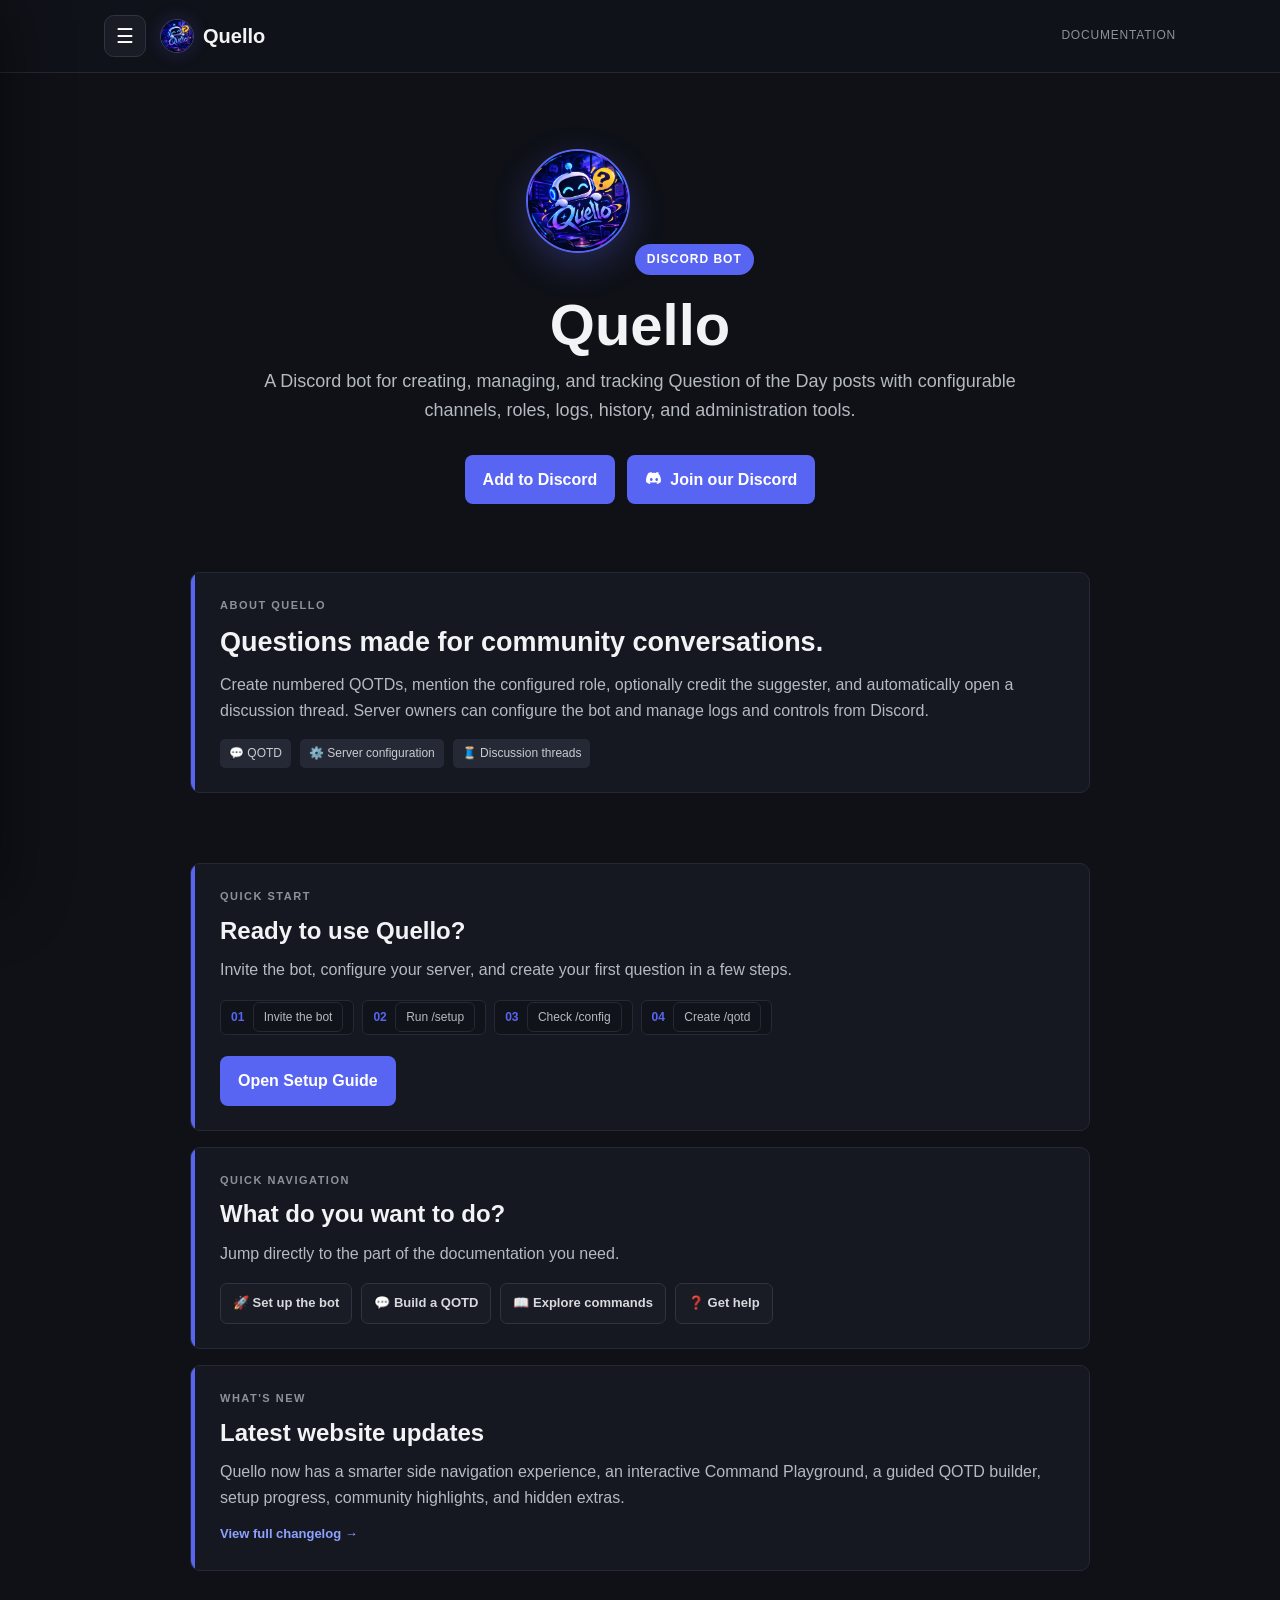
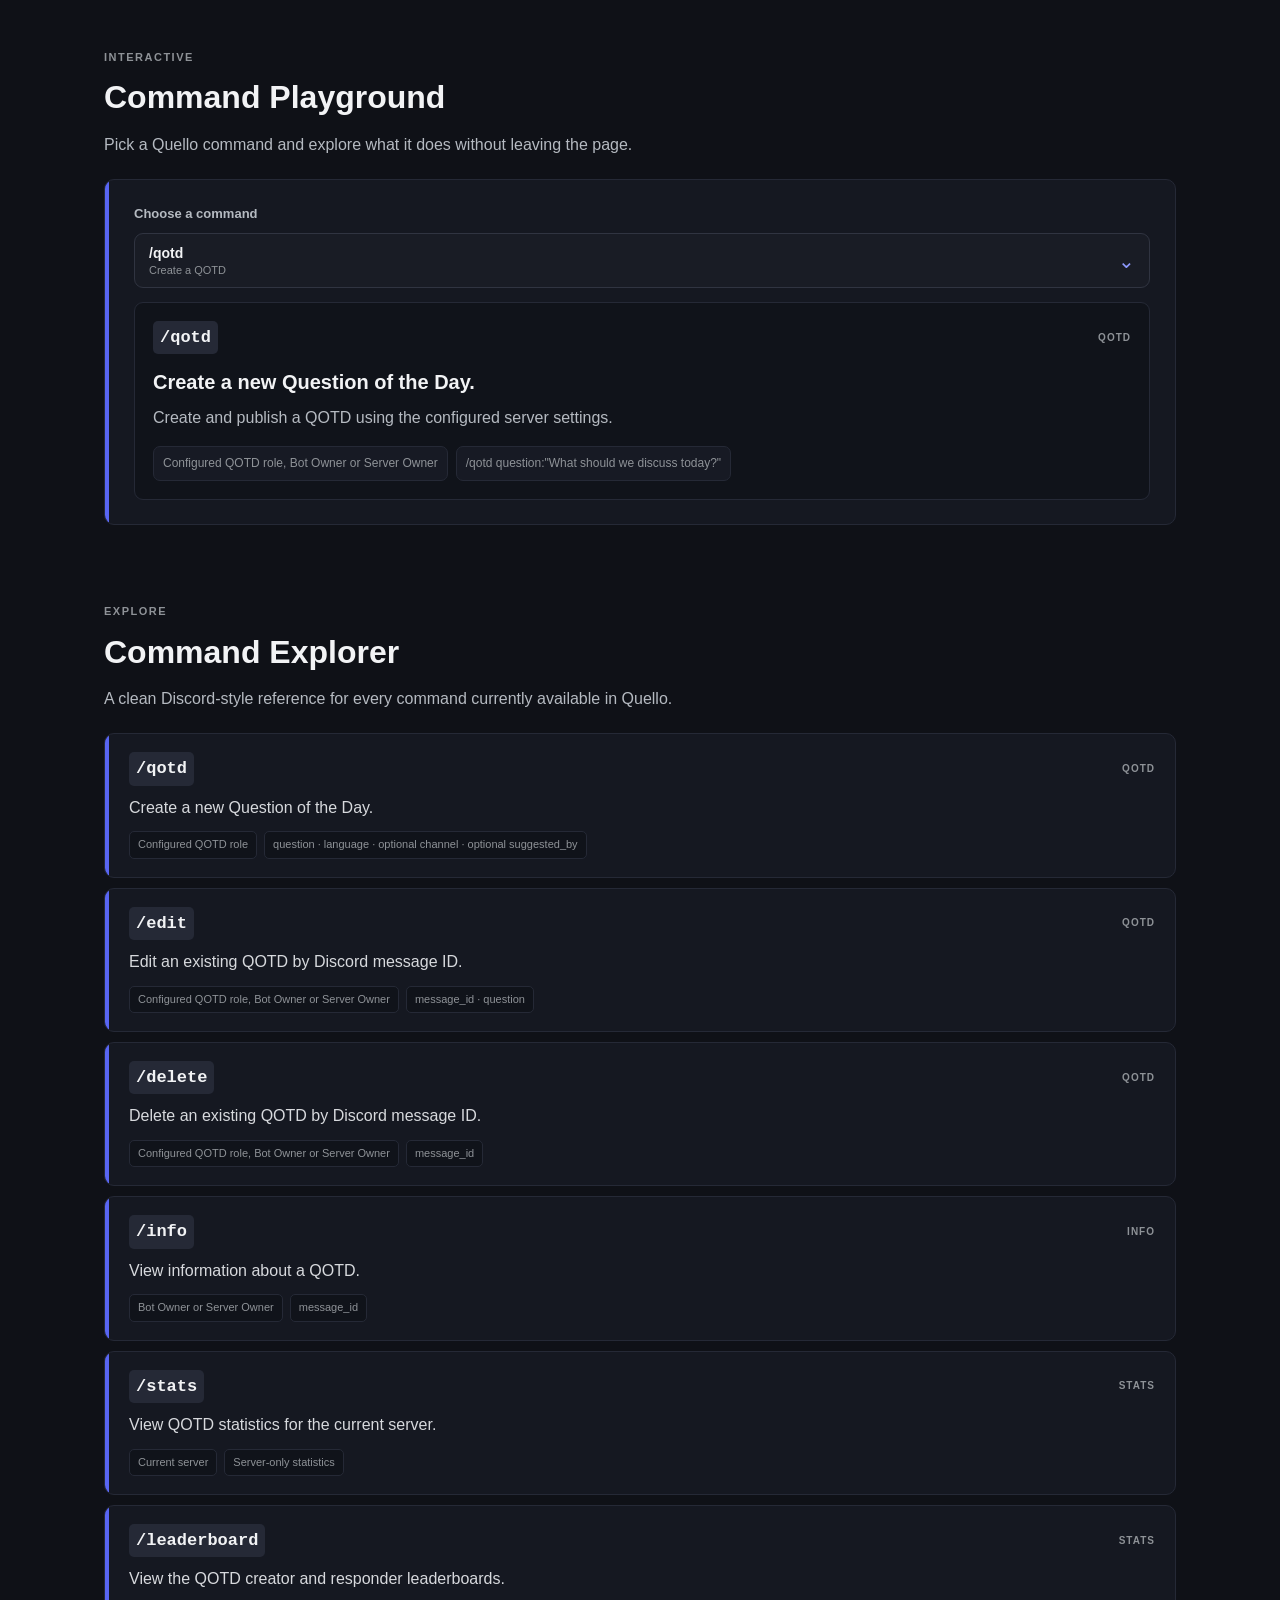
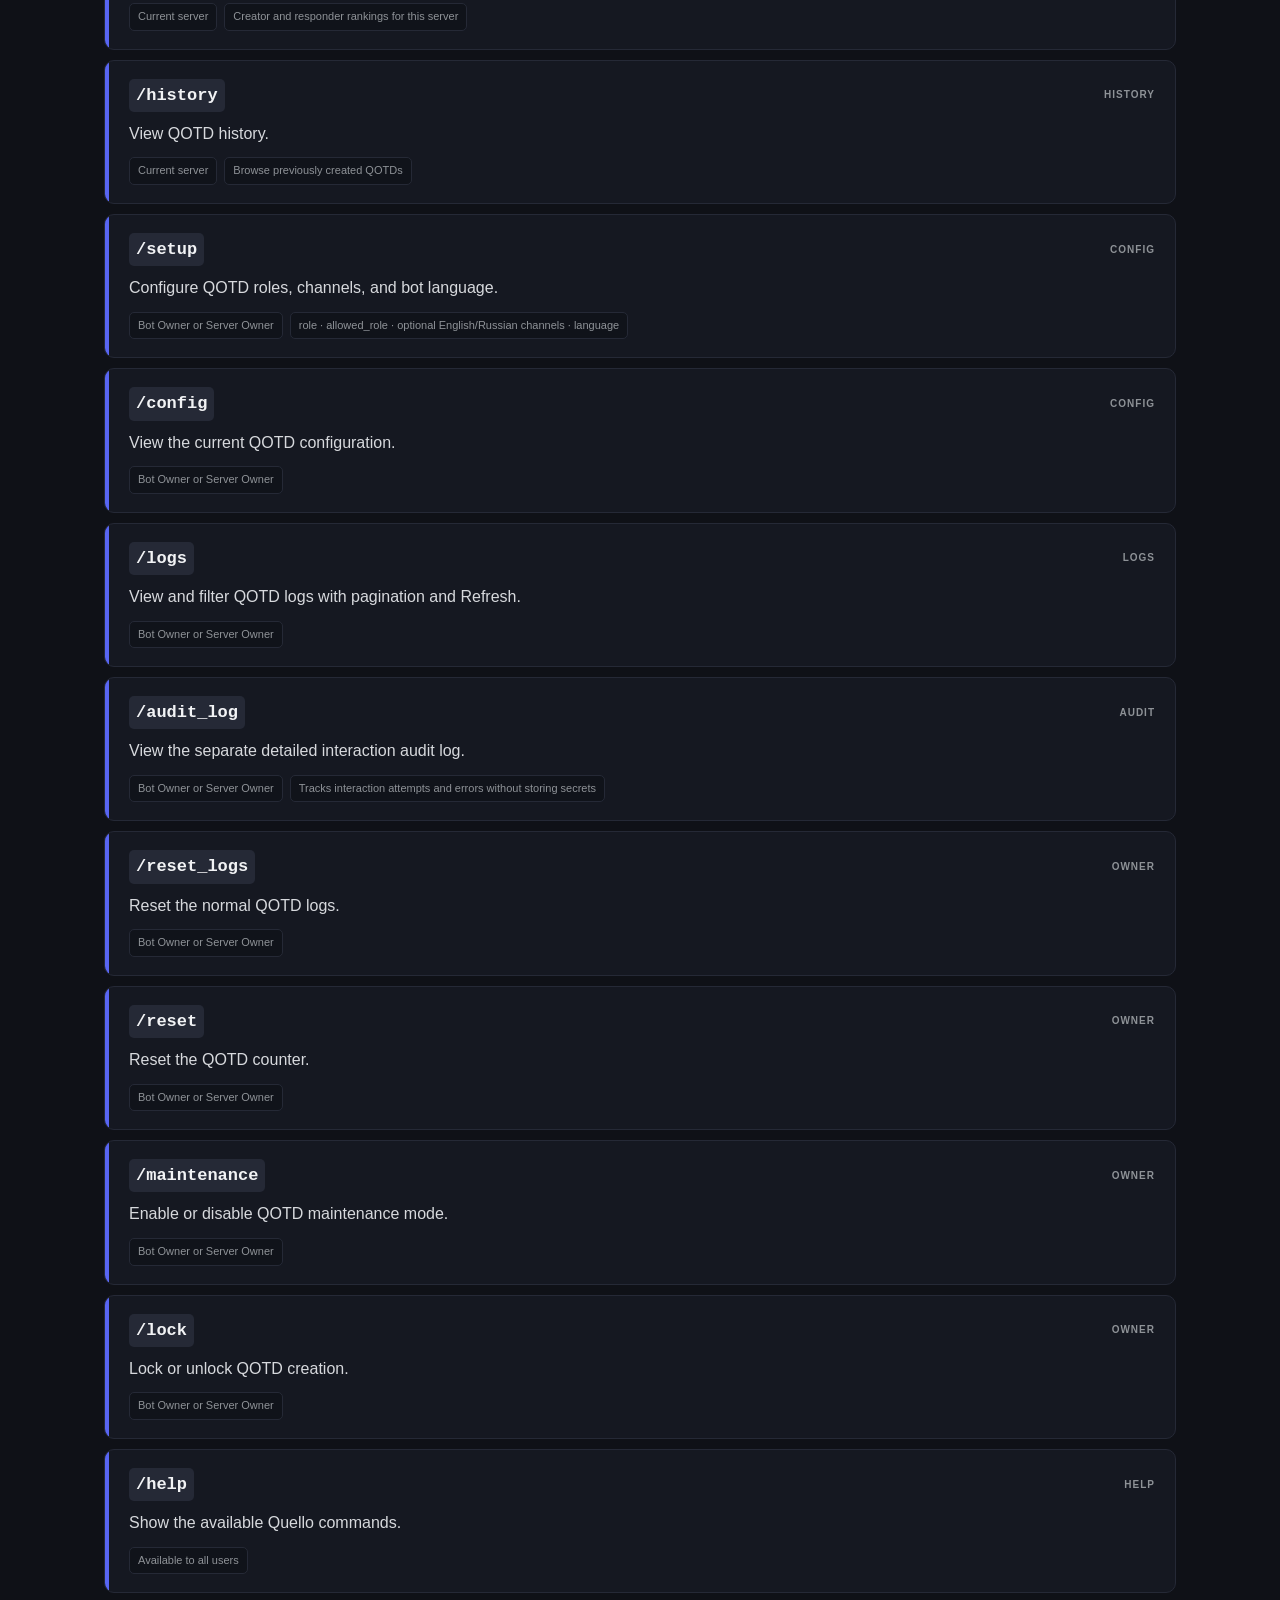
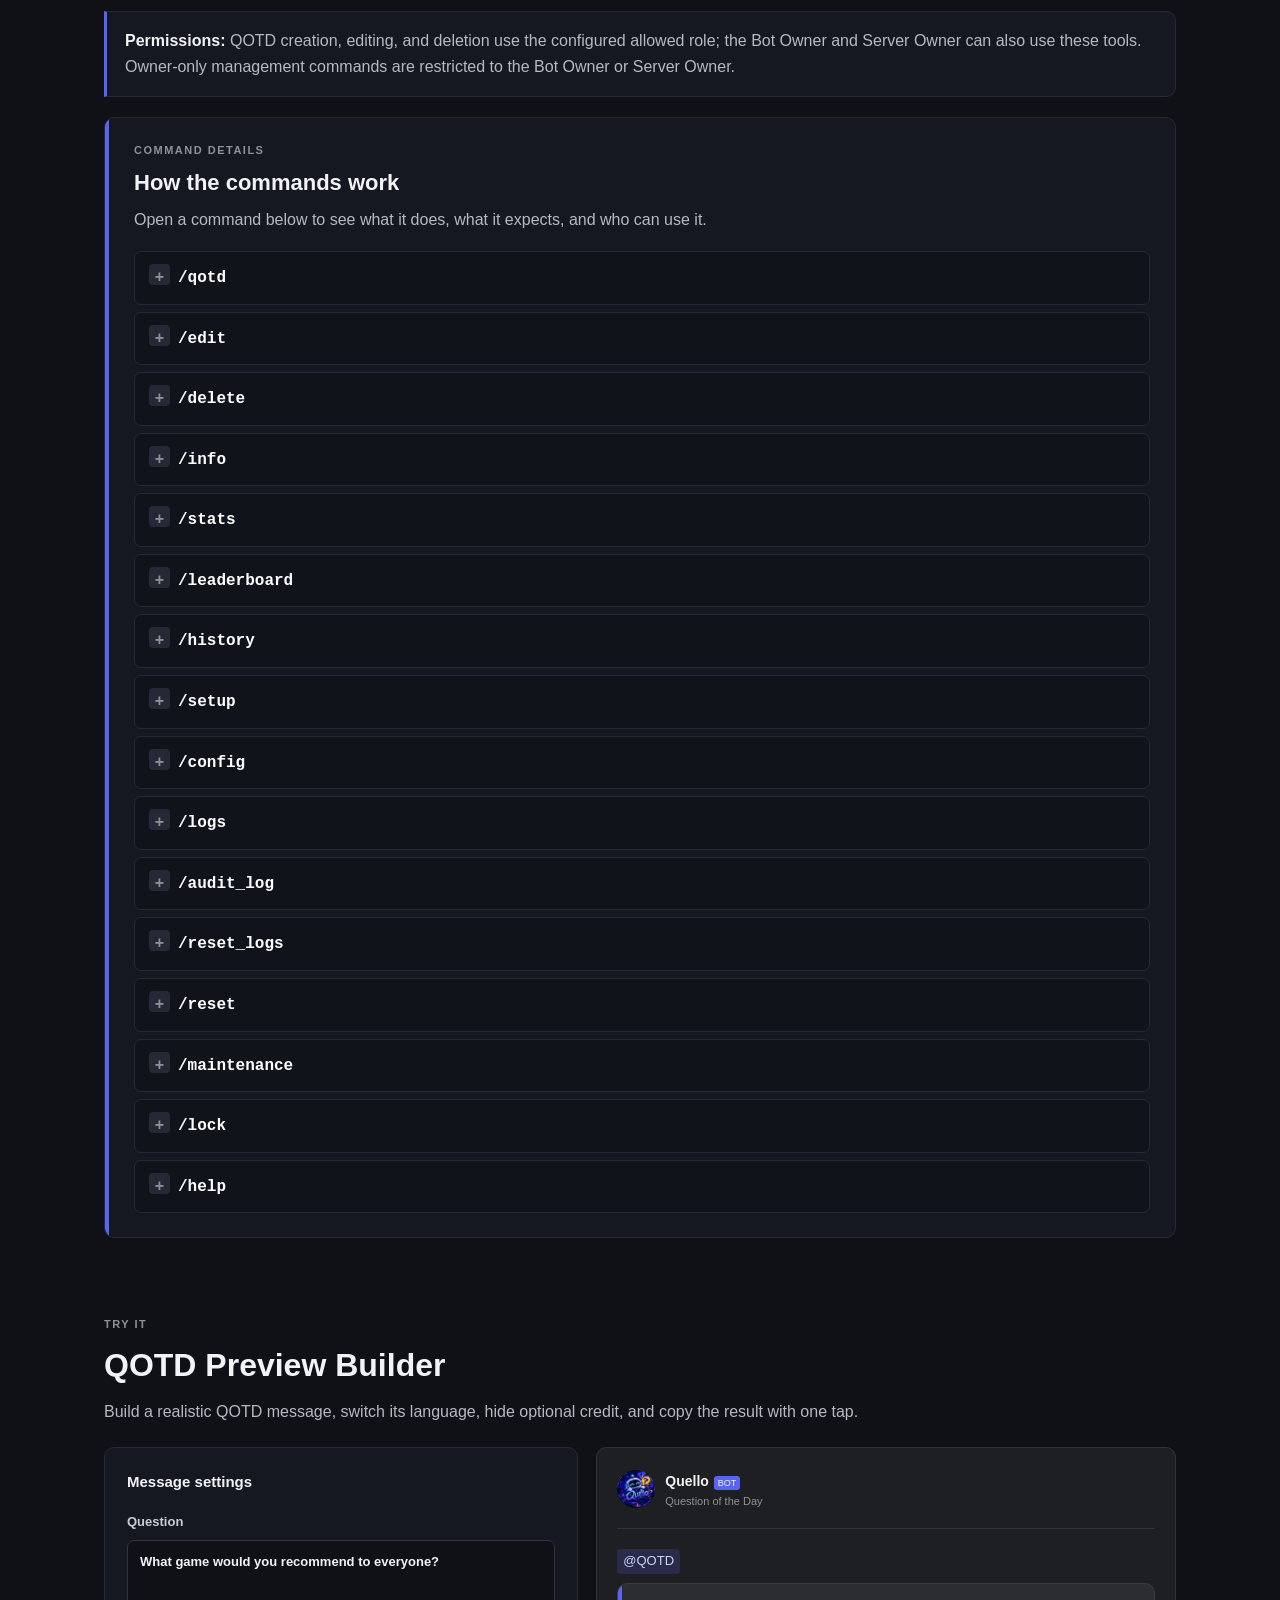
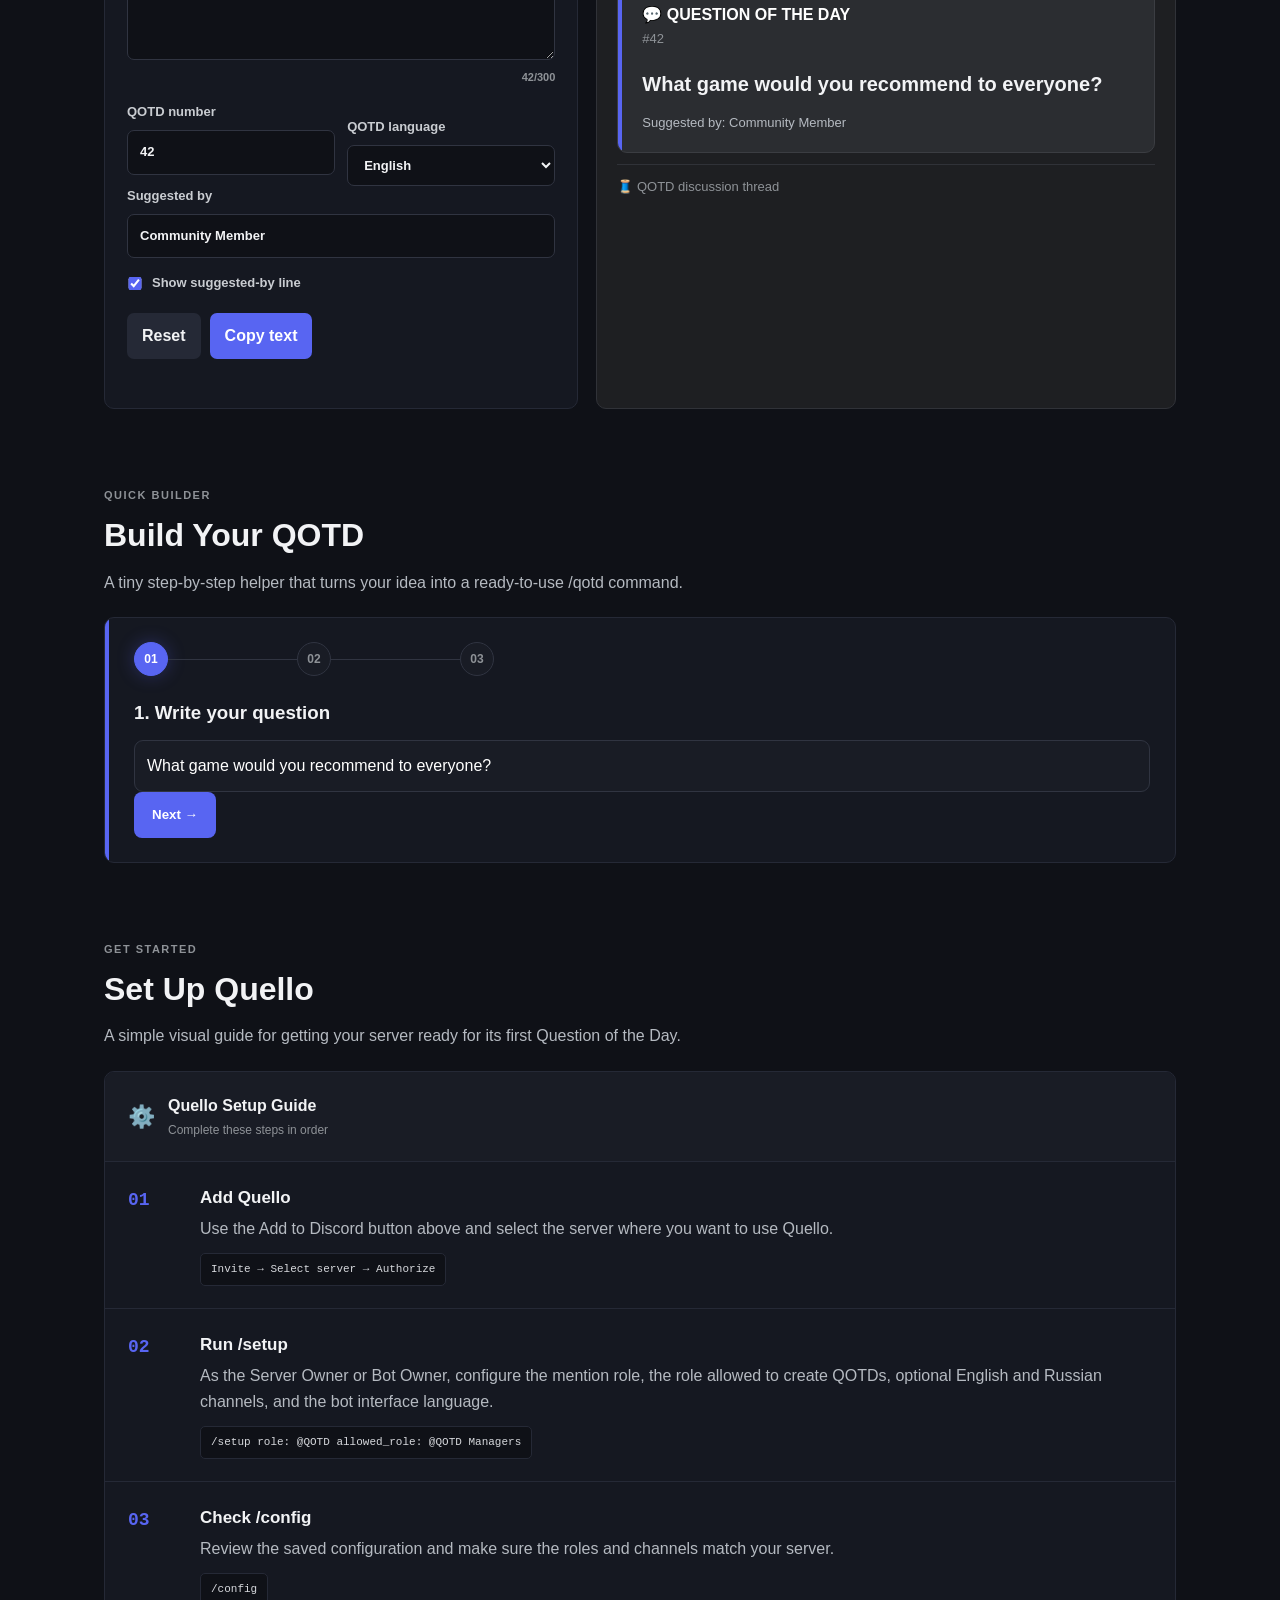
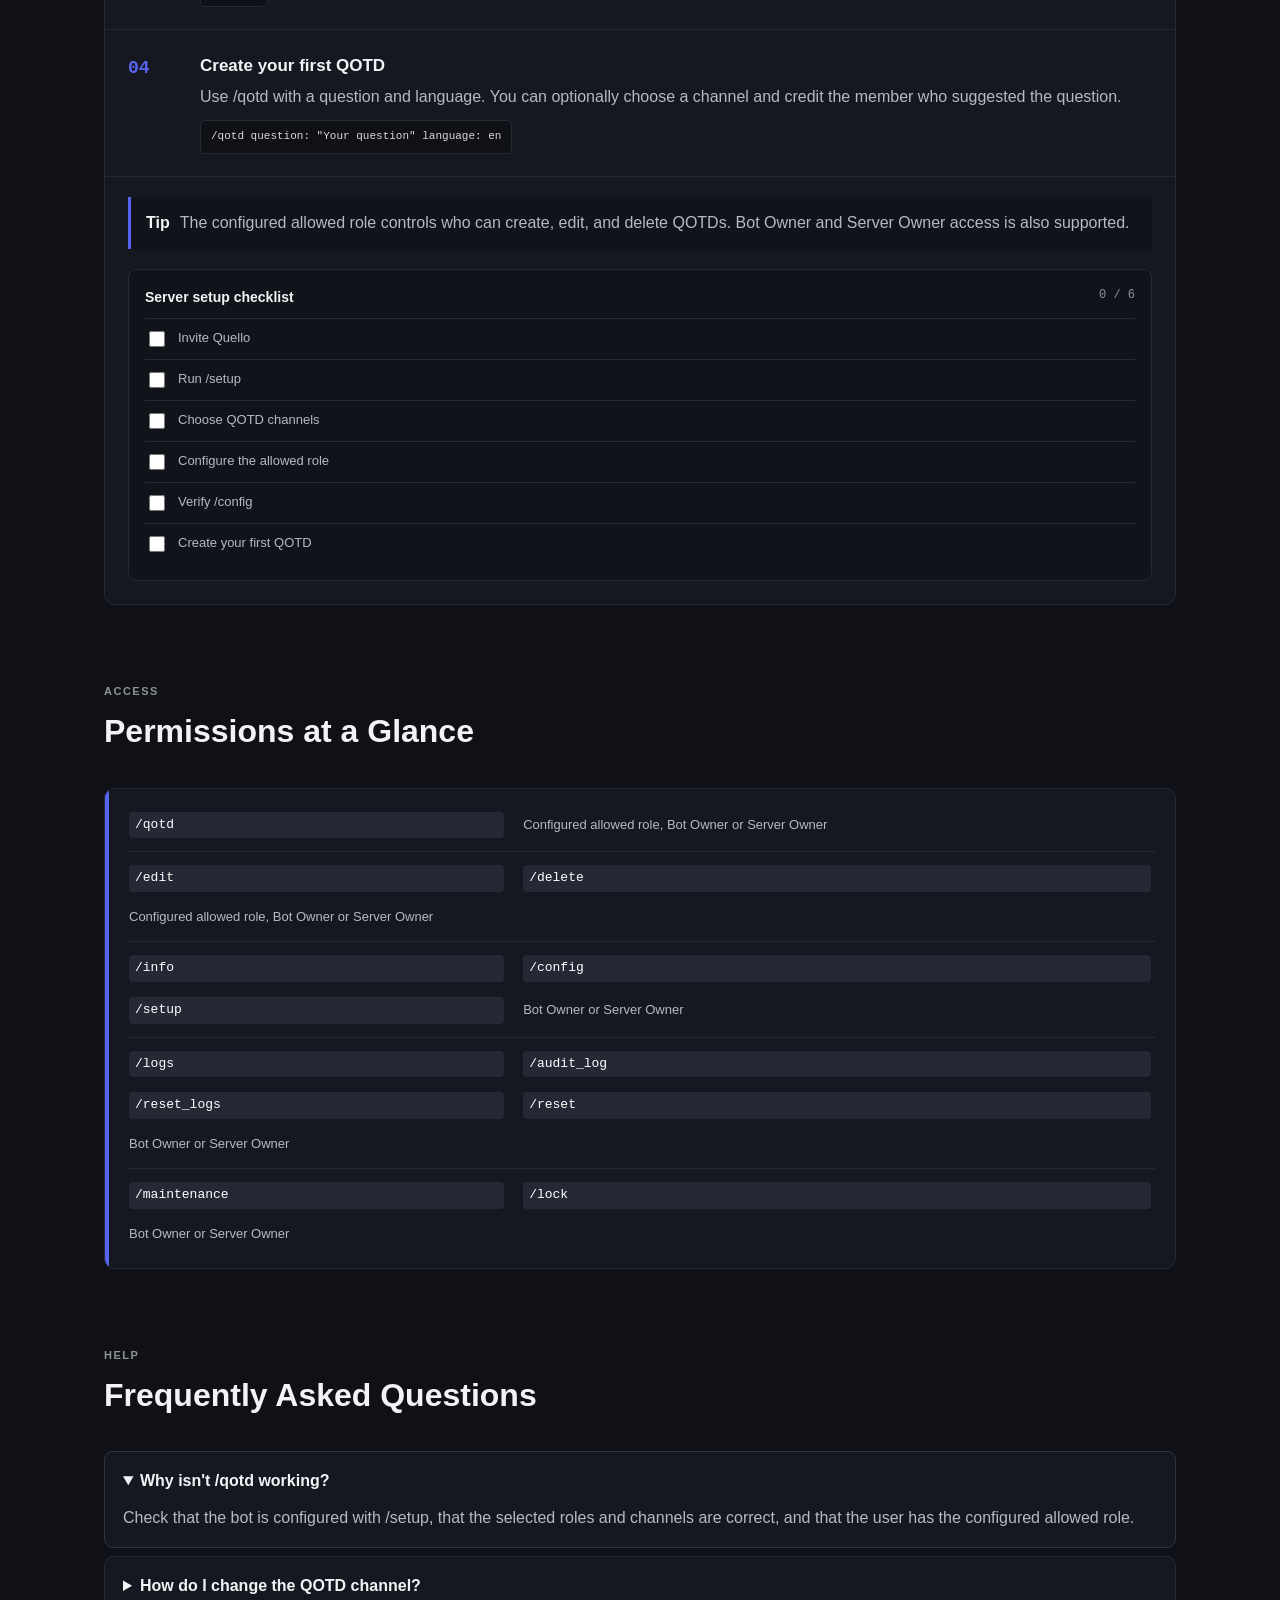
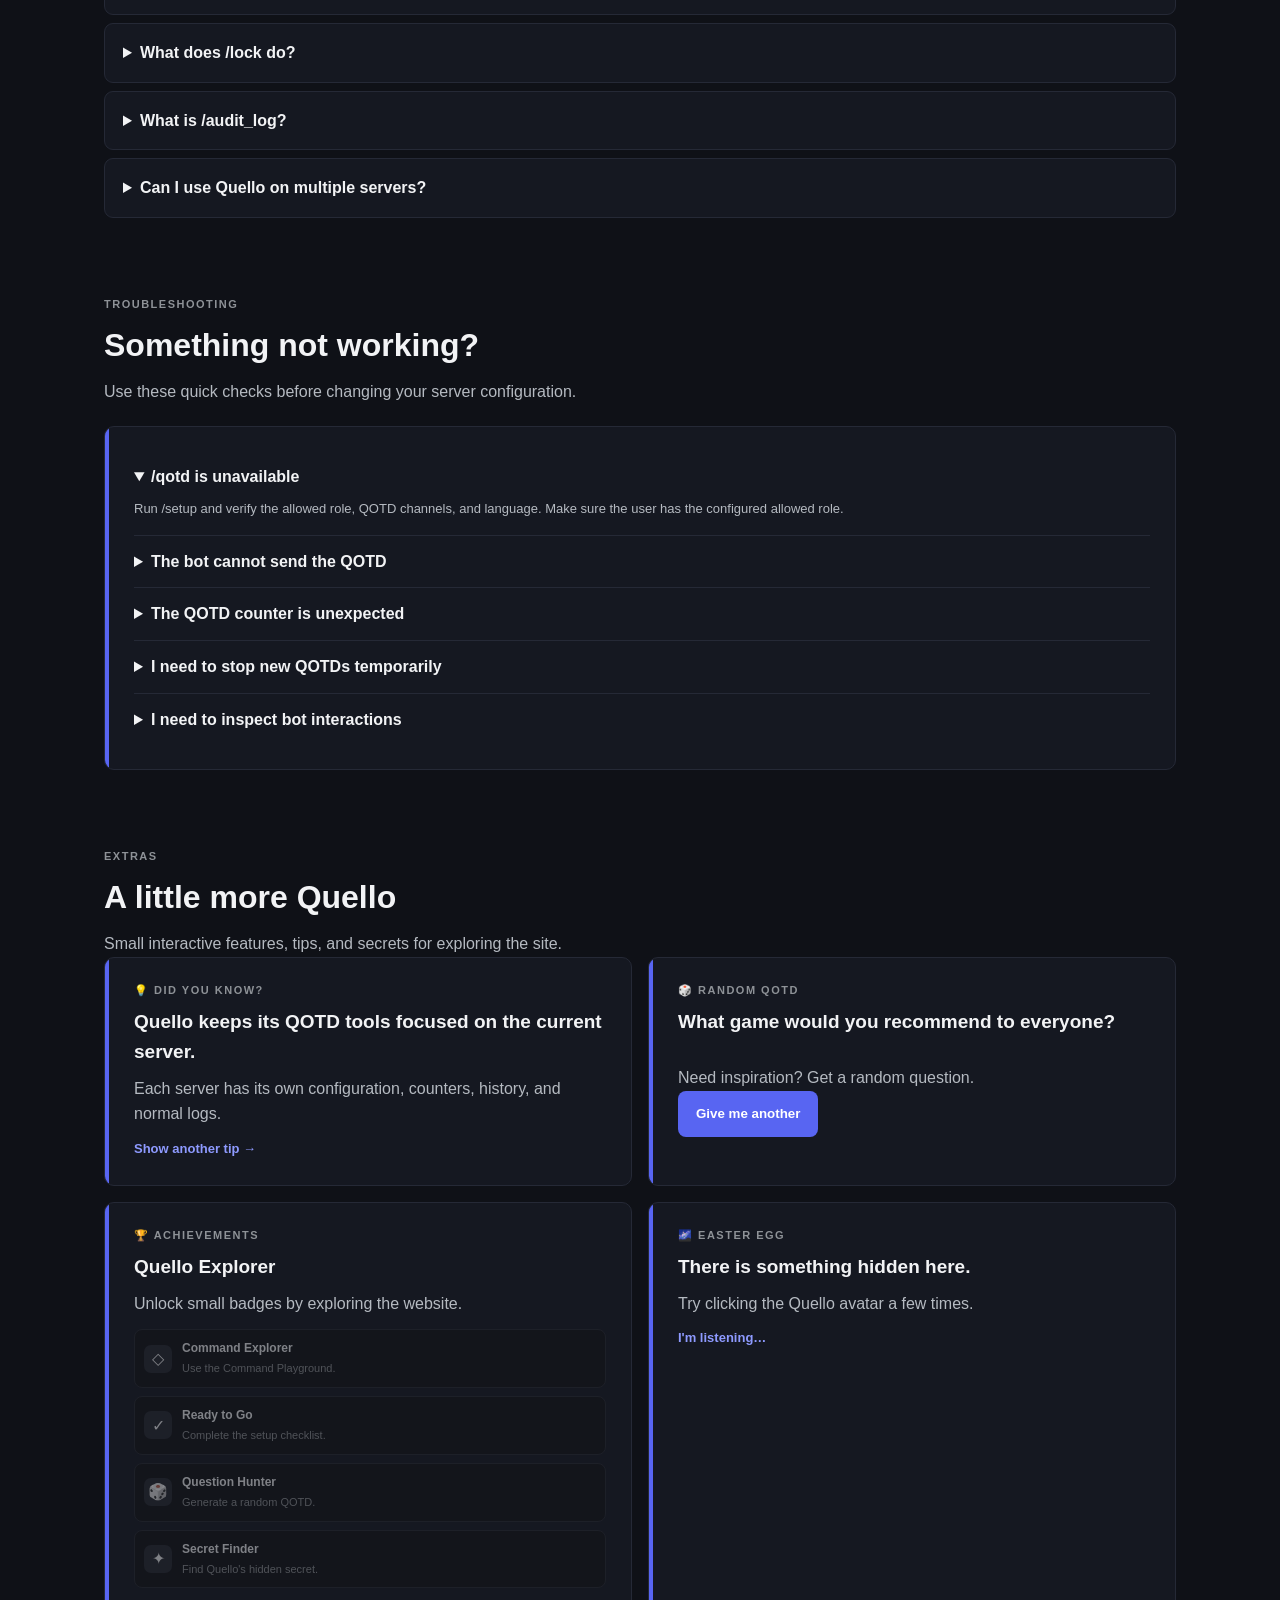
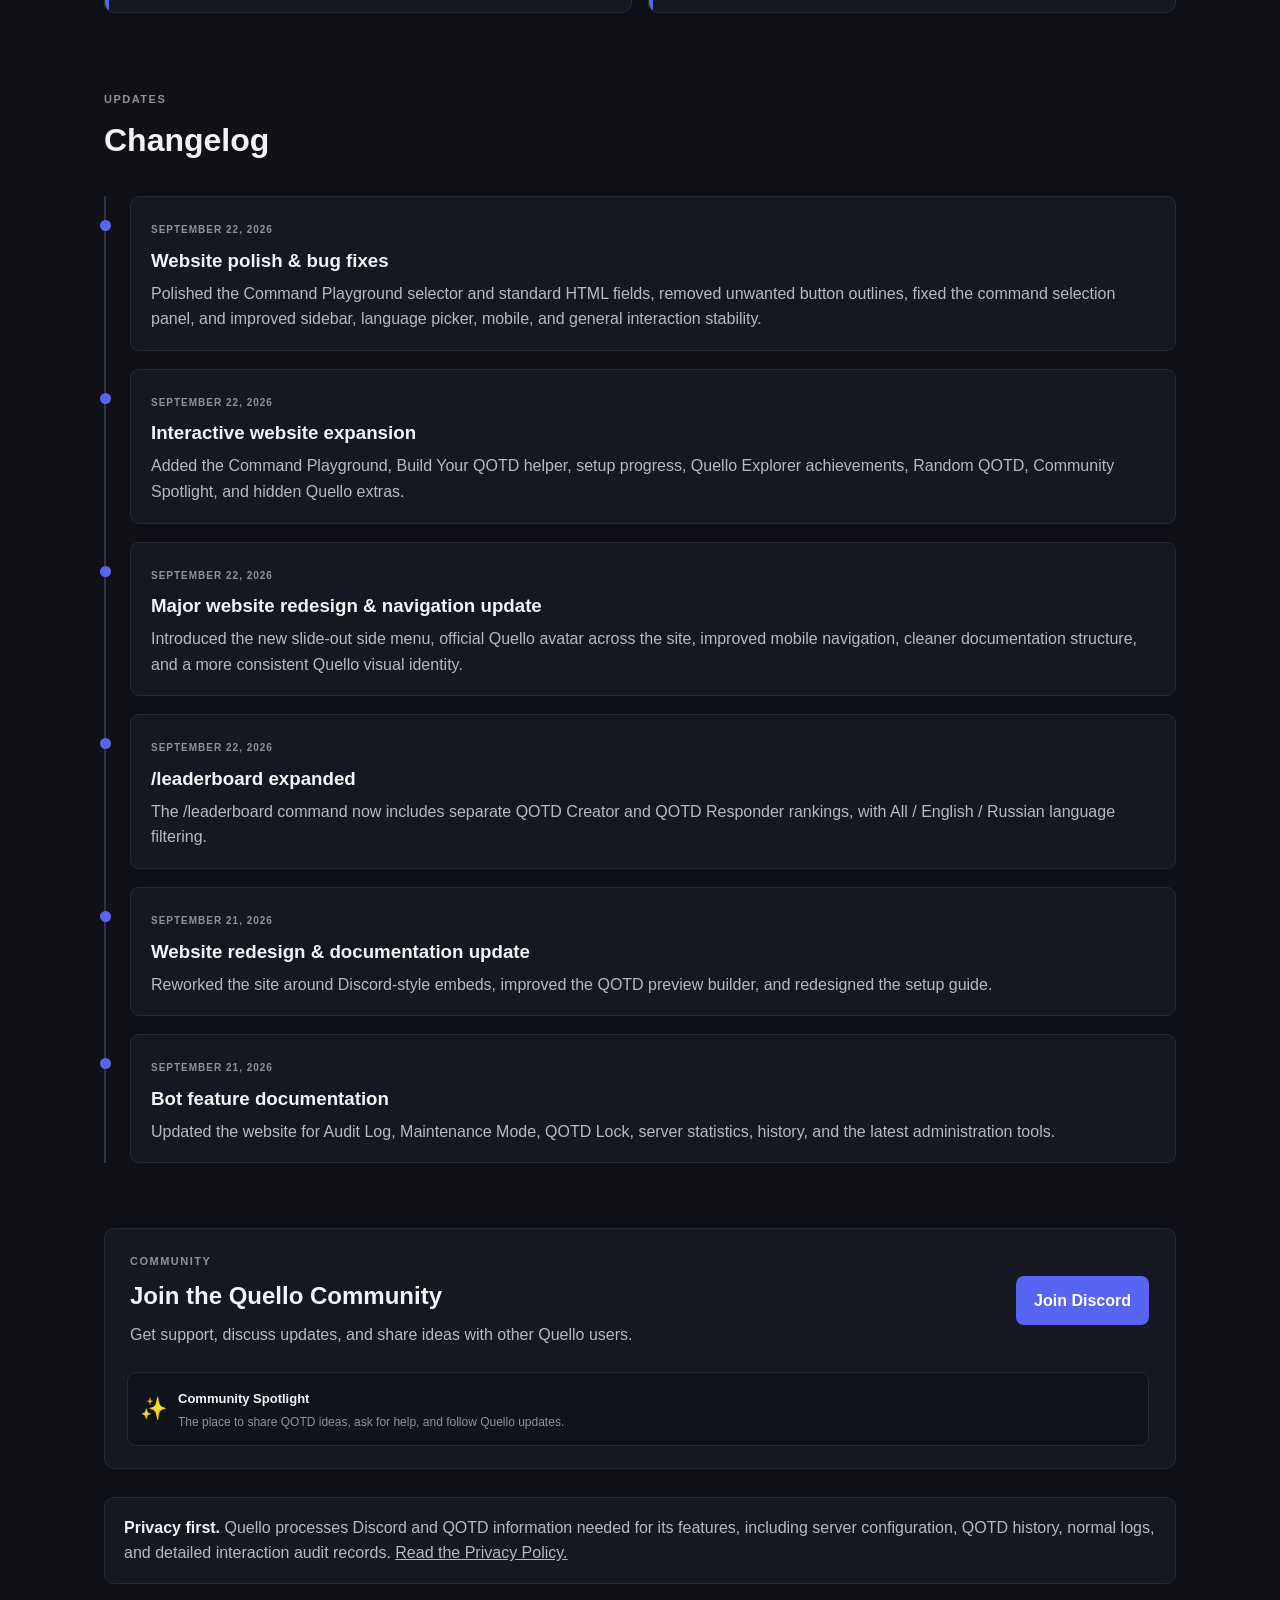
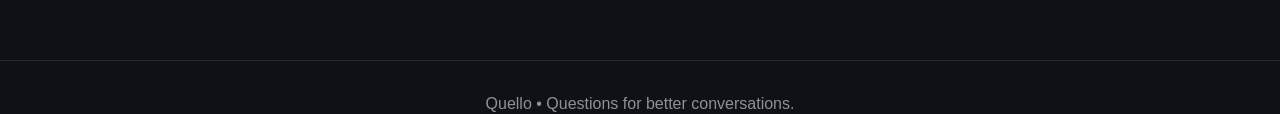
==== commit ee6c3db5: "update" ====
--- a/index.html
+++ b/index.html
@@ -36,6 +36,8 @@
       <a href="#changelog" data-i18n="menu_changelog">↻ Changelog</a>
       <a href="#community" data-i18n="menu_community">☁ Community</a>
       <a href="#extras" data-i18n="menu_extras">✦ Quello Extras</a>
+      <a href="#extras" data-i18n="menu_random">🎲 Random QOTD</a>
+      <a href="#community" data-i18n="menu_spotlight">✨ Community Spotlight</a>
       <div class="side-divider"></div>
       <a href="terms.html" data-i18n="menu_terms">Terms of Service</a>
       <a href="privacy.html" data-i18n="menu_privacy">Privacy Policy</a>
@@ -135,31 +137,9 @@
       <div class="playground-grid discord-embed">
         <div class="embed-accent"></div>
         <div class="embed-content">
-          <label class="playground-label" for="commandPickerButton" data-i18n="playground_choose">Choose a command</label>
-          <button type="button" id="commandPickerButton" class="command-picker-button" aria-haspopup="dialog" aria-expanded="false">
-            <span id="commandPickerValue">/qotd</span><span class="command-picker-chevron" aria-hidden="true">⌄</span>
-          </button>
-          <div id="commandPicker" class="command-picker" hidden>
-            <div class="command-picker-backdrop" data-command-picker-close></div>
-            <div class="command-picker-panel" role="dialog" aria-modal="true" aria-labelledby="commandPickerTitle">
-              <div class="command-picker-header">
-                <div><span class="command-picker-eyebrow">QUELLO</span><strong id="commandPickerTitle">Choose a command</strong></div>
-                <button type="button" class="command-picker-close" data-command-picker-close aria-label="Close">×</button>
-              </div>
-              <div class="command-picker-list">
-                <button type="button" class="command-picker-option active" data-command="qotd"><code>/qotd</code><span>Question of the Day</span></button>
-                <button type="button" class="command-picker-option" data-command="edit"><code>/edit</code><span>Edit a QOTD</span></button>
-                <button type="button" class="command-picker-option" data-command="delete"><code>/delete</code><span>Delete a QOTD</span></button>
-                <button type="button" class="command-picker-option" data-command="leaderboard"><code>/leaderboard</code><span>QOTD rankings</span></button>
-                <button type="button" class="command-picker-option" data-command="history"><code>/history</code><span>QOTD history</span></button>
-                <button type="button" class="command-picker-option" data-command="setup"><code>/setup</code><span>Server setup</span></button>
-                <button type="button" class="command-picker-option" data-command="logs"><code>/logs</code><span>QOTD logs</span></button>
-                <button type="button" class="command-picker-option" data-command="audit_log"><code>/audit_log</code><span>Interaction audit</span></button>
-                <button type="button" class="command-picker-option" data-command="maintenance"><code>/maintenance</code><span>Maintenance mode</span></button>
-                <button type="button" class="command-picker-option" data-command="lock"><code>/lock</code><span>QOTD lock</span></button>
-              </div>
-            </div>
-          </div>
+          <label class="playground-label" data-i18n="playground_choose">Choose a command</label>
+          <button type="button" class="playground-picker-trigger" id="commandPickerTrigger" aria-haspopup="dialog" aria-expanded="false"><span><strong id="commandPickerName">/qotd</strong><small id="commandPickerLabel">Create a QOTD</small></span><span class="picker-chevron">⌄</span></button>
+          <div class="command-drawer" id="commandDrawer" aria-hidden="true"><div class="command-drawer-backdrop" data-command-close></div><div class="command-drawer-panel" role="dialog" aria-modal="true"><div class="command-drawer-header"><div><span class="eyebrow">COMMAND PLAYGROUND</span><h3>Choose a command</h3></div><button type="button" class="command-drawer-close" data-command-close aria-label="Close">×</button></div><div class="command-options" id="commandOptions"><button type="button" class="command-option active" data-command="qotd"><span class="command-option-icon">💬</span><span><strong>/qotd</strong><small>Create a QOTD</small></span></button><button type="button" class="command-option" data-command="edit"><span class="command-option-icon">✏️</span><span><strong>/edit</strong><small>Edit a QOTD</small></span></button><button type="button" class="command-option" data-command="delete"><span class="command-option-icon">🗑️</span><span><strong>/delete</strong><small>Delete a QOTD</small></span></button><button type="button" class="command-option" data-command="leaderboard"><span class="command-option-icon">🏆</span><span><strong>/leaderboard</strong><small>View rankings</small></span></button><button type="button" class="command-option" data-command="history"><span class="command-option-icon">📚</span><span><strong>/history</strong><small>Browse history</small></span></button><button type="button" class="command-option" data-command="setup"><span class="command-option-icon">⚙️</span><span><strong>/setup</strong><small>Configure Quello</small></span></button><button type="button" class="command-option" data-command="logs"><span class="command-option-icon">📋</span><span><strong>/logs</strong><small>Review logs</small></span></button><button type="button" class="command-option" data-command="audit_log"><span class="command-option-icon">🔐</span><span><strong>/audit_log</strong><small>Inspect audit log</small></span></button><button type="button" class="command-option" data-command="maintenance"><span class="command-option-icon">🔧</span><span><strong>/maintenance</strong><small>Manage maintenance</small></span></button><button type="button" class="command-option" data-command="lock"><span class="command-option-icon">🔒</span><span><strong>/lock</strong><small>Lock QOTD creation</small></span></button></div></div></div>
           <div class="playground-card" id="playgroundCard">
             <div class="command-head"><code id="playgroundName">/qotd</code><span class="command-tag" id="playgroundTag">QOTD</span></div>
             <h3 id="playgroundTitle">Create a new Question of the Day.</h3>
@@ -391,7 +371,8 @@
       <div class="section-heading"><div><span class="eyebrow" data-i18n="eyebrow_changelog">UPDATES</span><h2 data-i18n="changelog_title">Changelog</h2></div></div>
       <div class="timeline">
         <article><span>SEPTEMBER 22, 2026</span><h3 data-i18n="change5_title">Website polish &amp; bug fixes</h3><p data-i18n="change5_text">Polished the Command Playground selector and standard HTML fields, removed unwanted button outlines, fixed the command selection panel, and improved sidebar, language picker, mobile, and general interaction stability.</p></article>
-        <article><span>SEPTEMBER 22, 2026</span><h3 data-i18n="change4_title">Major website navigation &amp; interactive update</h3><p data-i18n="change4_text">Added the new side navigation experience, Command Playground, Build Your QOTD helper, setup progress, interactive extras, Community Spotlight, and hidden Quello easter eggs.</p></article>
+        <article><span>SEPTEMBER 22, 2026</span><h3 data-i18n="change6_title">Interactive website expansion</h3><p data-i18n="change6_text">Added the Command Playground, Build Your QOTD helper, setup progress, Quello Explorer achievements, Random QOTD, Community Spotlight, and hidden Quello extras.</p></article>
+        <article><span>SEPTEMBER 22, 2026</span><h3 data-i18n="change4_title">Major website redesign &amp; navigation update</h3><p data-i18n="change4_text">Introduced the new slide-out side menu, official Quello avatar across the site, improved mobile navigation, cleaner documentation structure, and a more consistent Quello visual identity.</p></article>
         <article><span>SEPTEMBER 22, 2026</span><h3 data-i18n="change3_title">/leaderboard expanded</h3><p data-i18n="change3_text">The /leaderboard command now includes separate QOTD Creator and QOTD Responder rankings, with language filtering for All, English, and Russian.</p></article>
         <article><span>SEPTEMBER 21, 2026</span><h3 data-i18n="change1_title">Website redesign &amp; documentation update</h3><p data-i18n="change1_text">Reworked the site around Discord-style embeds, improved the QOTD preview builder, and redesigned the setup guide.</p></article>
         <article><span>SEPTEMBER 21, 2026</span><h3 data-i18n="change2_title">Bot feature documentation</h3><p data-i18n="change2_text">Updated the website for Audit Log, Maintenance Mode, QOTD Lock, server statistics, history, and the latest administration tools.</p></article>
@@ -411,374 +392,6 @@
   </main>
 
   <footer>Quello • <span data-i18n="footer_text">Questions for better conversations.</span></footer>
-
-  <script>
-    const translations = {
-      en: {
-        nav_commands:'Commands',menu_playground:'◇ Command Playground',menu_qotd_flow:'➜ Build a QOTD',menu_extras:'✦ Quello Extras',eyebrow_playground:'INTERACTIVE',playground_title:'Command Playground',playground_intro:'Pick a Quello command and explore what it does without leaving the page.',playground_choose:'Choose a command',eyebrow_flow:'QUICK BUILDER',flow_title:'Build Your QOTD',flow_intro:'A tiny step-by-step helper that turns your idea into a ready-to-use /qotd command.',flow_step1:'1. Write your question',flow_placeholder:'Type your QOTD question…',flow_step2:'2. Choose the QOTD language',flow_step3:'3. Generate your command',flow_next:'Next →',flow_back:'← Back',flow_copy:'Copy command',eyebrow_extras:'EXTRAS',extras_title:'A little more Quello',extras_intro:'Small interactive features, tips, and secrets for exploring the site.',next_tip:'Show another tip →',random_intro:'Need inspiration? Get a random question.',random_button:'Give me another',achievements_title:'Quello Explorer',achievements_intro:'Unlock small badges by exploring the website.',ach_playground:'Command Explorer',ach_playground_text:'Use the Command Playground.',ach_setup:'Ready to Go',ach_setup_text:'Complete the setup checklist.',ach_random:'Question Hunter',ach_random_text:'Generate a random QOTD.',ach_secret:'Secret Finder',ach_secret_text:"Find Quello's hidden secret.",easter_title:'There is something hidden here.',easter_text:"Try clicking the Quello avatar a few times.",easter_button:"I'm listening…",spotlight_title:'Community Spotlight',spotlight_text:'The place to share QOTD ideas, ask for help, and follow Quello updates.',change4_title:'Major website navigation & interactive update',change4_text:'Added the new side navigation experience, Command Playground, Build Your QOTD helper, setup progress, interactive extras, Community Spotlight, and hidden Quello easter eggs.',nav_preview:'Preview',menu_hint:'Documentation',menu_subtitle:'Your Question of the Day bot',menu_home:'⌂ Home',menu_commands:'▣ Commands',menu_preview:'✦ QOTD Preview',menu_setup:'⚙ Setup',menu_faq:'? FAQ',menu_trouble:'⚠ Troubleshooting',menu_changelog:'↻ Changelog',menu_community:'☁ Community',menu_terms:'Terms of Service',menu_privacy:'Privacy Policy',nav_setup:'Setup',nav_faq:'FAQ',nav_changelog:'Changelog',nav_terms:'Terms',nav_privacy:'Privacy',badge:'DISCORD BOT',hero_subtitle:'A Discord bot for creating, managing, and tracking Question of the Day posts with configurable channels, roles, logs, history, and administration tools.',add_discord:'Add to Discord',join_discord:'Join our Discord',overview_label:'ABOUT QUELLO',overview_title:'Questions made for community conversations.',overview_text:'Create numbered QOTDs, mention the configured role, optionally credit the suggester, and automatically open a discussion thread. Server owners can configure the bot and manage logs and controls from Discord.',eyebrow_commands:'EXPLORE',commands_title:'Command Explorer',commands_intro:'A clean Discord-style reference for every command currently available in Quello.',cmd_qotd:'Create a new Question of the Day.',cmd_edit:'Edit an existing QOTD by Discord message ID.',cmd_delete:'Delete an existing QOTD by Discord message ID.',cmd_info:'View information about a QOTD.',cmd_stats:'View QOTD statistics for the current server.',cmd_leaderboard:'View the QOTD creator and responder leaderboards.',cmd_history:'View QOTD history.',cmd_setup:'Configure QOTD roles, channels, and bot language.',cmd_config:'View the current QOTD configuration.',cmd_logs:'View and filter QOTD logs with pagination and Refresh.',cmd_audit:'View the separate detailed interaction audit log.',cmd_resetlogs:'Reset the normal QOTD logs.',cmd_reset:'Reset the QOTD counter.',cmd_maintenance:'Enable or disable QOTD maintenance mode.',cmd_lock:'Lock or unlock QOTD creation.',cmd_help:'Show the available Quello commands.',use_qotd:'Configured QOTD role',param_qotd:'question · language · optional channel · optional suggested_by',use_qotd_edit:'Configured QOTD role, Bot Owner or Server Owner',owner_only:'Bot Owner or Server Owner',server_command:'Current server',no_global_stats:'Server-only statistics',leaderboard_detail:'Creator and responder rankings for this server',history_detail:'Browse previously created QOTDs',setup_params:'role · allowed_role · optional English/Russian channels · language',audit_detail:'Tracks interaction attempts and errors without storing secrets',all_users:'Available to all users',permissions_label:'Permissions:',permissions_text:'QOTD creation, editing, and deletion use the configured allowed role; the Bot Owner and Server Owner can also use these tools. Owner-only management commands are restricted to the Bot Owner or Server Owner.',eyebrow_preview:'TRY IT',preview_title:'QOTD Preview Builder',preview_intro:'Build a realistic QOTD message, switch its language, hide optional credit, and copy the result with one tap.',builder_inputs:'Message settings',question_label:'Question',number_label:'QOTD number',language_label:'QOTD language',thanks_label:'Suggested by',show_suggester:'Show suggested-by line',reset_preview:'Reset',copy_preview:'Copy text',preview_channel:'Question of the Day',preview_suggested:'Suggested by:',preview_thread:'QOTD discussion thread',eyebrow_setup:'GET STARTED',setup_title:'Set Up Quello',setup_intro:'A simple visual guide for getting your server ready for its first Question of the Day.',setup_embed_title:'Quello Setup Guide',setup_embed_subtitle:'Complete these steps in order',step1_title:'Add Quello',step1_text:'Use the Add to Discord button above and select the server where you want to use Quello.',step2_title:'Run /setup',step2_text:'As the Server Owner or Bot Owner, configure the mention role, the role allowed to create QOTDs, optional English and Russian channels, and the bot interface language.',step3_title:'Check /config',step3_text:'Review the saved configuration and make sure the roles and channels match your server.',step4_title:'Create your first QOTD',step4_text:'Use /qotd with a question and language. You can optionally choose a channel and credit the member who suggested the question.',setup_note_title:'Tip',setup_note_text:'The configured allowed role controls who can create, edit, and delete QOTDs. Bot Owner and Server Owner access is also supported.',eyebrow_permissions:'ACCESS',permissions_title:'Permissions at a Glance',access_qotd:'Configured allowed role, Bot Owner or Server Owner',access_edit_delete:'Configured allowed role, Bot Owner or Server Owner',access_owner:'Bot Owner or Server Owner',eyebrow_faq:'HELP',faq_title:'Frequently Asked Questions',faq1_q:"Why isn't /qotd working?",faq1_a:'Check that the bot is configured with /setup, that the selected roles and channels are correct, and that the user has the configured allowed role.',faq2_q:'How do I change the QOTD channel?',faq2_a:'Run /setup again and update the English and/or Russian QOTD channel. You can also choose a channel directly when using /qotd.',faq3_q:'What does /lock do?',faq3_a:'It lets an authorized owner temporarily prevent new QOTDs from being created.',faq4_q:'What is /audit_log?',faq4_a:'It provides a separate, detailed record of bot interaction attempts and errors for the server. It is restricted to the Bot Owner or Server Owner.',faq5_q:'Can I use Quello on multiple servers?',faq5_a:'Yes. Each server has its own configuration, counters, QOTD history and normal logs.',eyebrow_changelog:'UPDATES',changelog_title:'Changelog',change1_title:'Website redesign & documentation update',change1_text:'Reworked the site around Discord-style embeds, improved the QOTD preview builder, and redesigned the setup guide.',change2_title:'Bot feature documentation',change2_text:'Updated the website for Audit Log, Maintenance Mode, QOTD Lock, server statistics, history, and the latest administration tools.',change3_title:'/leaderboard expanded',change3_text:'The /leaderboard command now includes separate QOTD Creator and QOTD Responder rankings, with All / English / Russian language filtering.',eyebrow_community:'COMMUNITY',community_title:'Join the Quello Community',community_text:'Get support, discuss updates, and share ideas with other Quello users.',community_button:'Join Discord',privacy_first:'Privacy first.',privacy_text:'Quello processes Discord and QOTD information needed for its features, including server configuration, QOTD history, normal logs, and detailed interaction audit records.',doc_nav_label:'DOCUMENTATION',doc_nav_commands:'Commands',doc_nav_preview:'Preview',doc_nav_setup:'Setup',doc_nav_faq:'FAQ',doc_nav_troubleshooting:'Troubleshooting',doc_nav_changelog:'Changelog',eyebrow_quickstart:'QUICK START',quickstart_title:'Ready to use Quello?',quickstart_text:'Invite the bot, configure your server, and create your first question in a few steps.',quick1:'Invite the bot',quick2:'Run /setup',quick3:'Check /config',quick4:'Create /qotd',quickstart_button:'Open Setup Guide',eyebrow_intent:'QUICK NAVIGATION',intent_title:'What do you want to do?',intent_text:'Jump directly to the part of the documentation you need.',intent_setup:'🚀 Set up the bot',intent_qotd:'💬 Build a QOTD',intent_commands:'📖 Explore commands',intent_help:'❓ Get help',eyebrow_new:"WHAT'S NEW",new_title:'Latest website updates',new_text:'The documentation now has a cleaner Discord-inspired layout, a more useful QOTD builder, and a guided server setup experience.',new_button:'View full changelog →',eyebrow_details:'COMMAND DETAILS',details_title:'How the commands work',details_intro:'Open a command below to see what it does, what it expects, and who can use it.',detail_qotd:'Creates a new QOTD using the configured server settings. The command supports a question, language, an optional channel, and an optional suggested-by member. Access uses the configured allowed role, with Bot Owner and Server Owner access also supported.',detail_edit:'Edits an existing QOTD by its Discord message ID. You provide the message ID and the new question. Access uses the configured allowed role, Bot Owner, or Server Owner.',detail_delete:'Deletes an existing QOTD by Discord message ID. Access uses the configured allowed role, Bot Owner, or Server Owner.',detail_info:'Shows information about a QOTD identified by Discord message ID. Restricted to the Bot Owner or Server Owner.',detail_stats:'Shows QOTD statistics for the current server. It is not a global statistics command.',detail_leaderboard:'Shows two QOTD rankings for the current server: creators and responders, with All / English / Russian language filtering.',detail_history:'Shows the QOTD history for the current server.',detail_setup:'Configures the QOTD mention role, allowed role, optional English and Russian channels, and the bot language. Restricted to the Bot Owner or Server Owner.',detail_config:'Displays the current QOTD configuration for the server. Restricted to the Bot Owner or Server Owner.',detail_logs:'Displays and filters normal QOTD logs with pagination and Refresh controls. Restricted to the Bot Owner or Server Owner.',detail_audit:'Displays the separate interaction audit log, including interaction attempts and errors. Restricted to the Bot Owner or Server Owner and designed not to store secrets.',detail_resetlogs:'Clears the normal QOTD logs. Restricted to the Bot Owner or Server Owner.',detail_reset:'Resets the QOTD counter for the server. Restricted to the Bot Owner or Server Owner.',detail_maintenance:'Turns QOTD maintenance mode on or off. While enabled, QOTD creation is blocked. Restricted to the Bot Owner or Server Owner.',detail_lock:'Locks or unlocks QOTD creation for the server. Restricted to the Bot Owner or Server Owner.',detail_help:"Shows the bot's available commands and help categories.",checklist_title:'Server setup checklist',check_invite:'Invite Quello',check_setup:'Run /setup',check_channels:'Choose QOTD channels',check_roles:'Configure the allowed role',check_config:'Verify /config',check_first:'Create your first QOTD',eyebrow_trouble:'TROUBLESHOOTING',trouble_title:'Something not working?',trouble_intro:'Use these quick checks before changing your server configuration.',trouble1_q:'/qotd is unavailable',trouble1_a:'Run /setup and verify the allowed role, QOTD channels, and language. Make sure the user has the configured allowed role.',trouble2_q:'The bot cannot send the QOTD',trouble2_a:'Check that Quello can view the target channel, send messages, mention the configured role, and create threads there.',trouble3_q:'The QOTD counter is unexpected',trouble3_a:'Check the server counter with the relevant management commands. Remember that failed operations can leave number gaps because counters are kept safe for concurrent use.',trouble4_q:'I need to stop new QOTDs temporarily',trouble4_a:'Use /lock for a temporary lock or /maintenance when the server is being serviced.',trouble5_q:'I need to inspect bot interactions',trouble5_a:'Use /logs for normal QOTD activity or /audit_log for the separate interaction audit record.',footer_text:'Questions for better conversations.',change5_title:'Website polish &amp; bug fixes',change5_text:'Polished the Command Playground selector and standard HTML fields, removed unwanted button outlines, fixed the command selection panel, and improved sidebar, language picker, mobile, and general interaction stability.'
-      },
-      ru: {
-        nav_commands:'Команды',nav_preview:'Предпросмотр',menu_hint:'Документация',menu_subtitle:'Ваш бот вопросов дня',menu_home:'⌂ Главная',menu_commands:'▣ Команды',menu_preview:'✦ Предпросмотр QOTD',menu_setup:'⚙ Настройка',menu_faq:'? FAQ',menu_trouble:'⚠ Решение проблем',menu_changelog:'↻ Чейнджлог',menu_community:'☁ Сообщество',menu_terms:'Условия использования',menu_privacy:'Политика конфиденциальности',nav_setup:'Настройка',nav_faq:'FAQ',nav_changelog:'Чейнджлог',nav_terms:'Условия',nav_privacy:'Приватность',badge:'DISCORD БОТ',hero_subtitle:'Discord-бот для создания, управления и отслеживания вопросов дня с настраиваемыми каналами, ролями, логами, историей и административными инструментами.',add_discord:'Добавить в Discord',join_discord:'Наш Discord',overview_label:'О БОТЕ',overview_title:'Вопросы для общения сообщества.',overview_text:'Создавайте нумерованные QOTD, упоминайте настроенную роль, при желании указывайте автора предложения и автоматически открывайте ветку обсуждения. Владелец сервера может настроить бота и управлять логами и режимами прямо из Discord.',eyebrow_commands:'КОМАНДЫ',commands_title:'Обзор команд',commands_intro:'Аккуратный Discord-подобный справочник всех текущих команд Quello.',cmd_qotd:'Создать новый вопрос дня.',cmd_edit:'Изменить QOTD по Discord Message ID.',cmd_delete:'Удалить QOTD по Discord Message ID.',cmd_info:'Просмотреть информацию о QOTD.',cmd_stats:'Просмотреть статистику QOTD текущего сервера.',cmd_leaderboard:'Просмотреть рейтинги создателей и отвечающих QOTD.',cmd_history:'Просмотреть историю QOTD.',cmd_setup:'Настроить роли, каналы и язык бота.',cmd_config:'Просмотреть текущую конфигурацию QOTD.',cmd_logs:'Просматривать и фильтровать логи QOTD с пагинацией и Refresh.',cmd_audit:'Просмотреть отдельный подробный audit log взаимодействий.',cmd_resetlogs:'Сбросить обычные логи QOTD.',cmd_reset:'Сбросить счётчик QOTD.',cmd_maintenance:'Включить или выключить режим обслуживания QOTD.',cmd_lock:'Заблокировать или разблокировать создание QOTD.',cmd_help:'Показать доступные команды Quello.',use_qotd:'Настроенная роль QOTD',param_qotd:'question · language · необязательный channel · необязательный suggested_by',use_qotd_edit:'Настроенная роль QOTD, владелец бота или сервера',owner_only:'Владелец бота или владелец сервера',server_command:'Текущий сервер',no_global_stats:'Только статистика сервера',leaderboard_detail:'Рейтинги создателей и отвечающих этого сервера',history_detail:'Просмотр созданных ранее QOTD',setup_params:'role · allowed_role · необязательные EN/RU каналы · язык',audit_detail:'Фиксирует попытки взаимодействия и ошибки без сохранения секретов',all_users:'Доступно всем пользователям',permissions_label:'Права:',permissions_text:'Создание, изменение и удаление QOTD используют настроенную разрешённую роль; владелец бота и владелец сервера также могут использовать эти команды. Команды только для владельцев доступны владельцу бота или сервера.',eyebrow_preview:'ПОПРОБУЙТЕ',preview_title:'Конструктор предпросмотра QOTD',preview_intro:'Соберите реалистичное сообщение QOTD, переключите язык, скройте необязательное указание автора и скопируйте результат одним нажатием.',builder_inputs:'Настройки сообщения',question_label:'Вопрос',number_label:'Номер QOTD',language_label:'Язык QOTD',thanks_label:'Предложил',show_suggester:'Показывать строку «Предложил»',reset_preview:'Сбросить',copy_preview:'Копировать текст',preview_channel:'Вопрос дня',preview_suggested:'Предложил:',preview_thread:'Ветка обсуждения QOTD',eyebrow_setup:'НАЧАЛО РАБОТЫ',setup_title:'Настройка Quello',setup_intro:'Наглядная инструкция, которая поможет подготовить сервер к первому вопросу дня.',setup_embed_title:'Инструкция по настройке Quello',setup_embed_subtitle:'Выполните шаги по порядку',step1_title:'Добавьте Quello',step1_text:'Используйте кнопку «Добавить в Discord» выше и выберите сервер, где хотите использовать Quello.',step2_title:'Запустите /setup',step2_text:'Будучи владельцем сервера или бота, настройте роль для упоминания, роль для создания QOTD, необязательные английский и русский каналы и язык интерфейса бота.',step3_title:'Проверьте /config',step3_text:'Просмотрите сохранённую конфигурацию и убедитесь, что роли и каналы соответствуют вашему серверу.',step4_title:'Создайте первый QOTD',step4_text:'Используйте /qotd с вопросом и языком. При желании можно выбрать канал и указать участника, который предложил вопрос.',setup_note_title:'Совет',setup_note_text:'Настроенная разрешённая роль определяет, кто может создавать, изменять и удалять QOTD. Владелец бота и владелец сервера также имеют доступ.',eyebrow_permissions:'ДОСТУП',permissions_title:'Права доступа',access_qotd:'Настроенная разрешённая роль, владелец бота или сервера',access_edit_delete:'Настроенная разрешённая роль, владелец бота или сервера',access_owner:'Владелец бота или владелец сервера',eyebrow_faq:'ПОМОЩЬ',faq_title:'Часто задаваемые вопросы',faq1_q:'Почему /qotd не работает?',faq1_a:'Проверьте настройку через /setup, выбранные роли и каналы, а также наличие у пользователя настроенной разрешённой роли.',faq2_q:'Как изменить канал QOTD?',faq2_a:'Снова запустите /setup и измените английский и/или русский канал. Также канал можно указать напрямую при использовании /qotd.',faq3_q:'Что делает /lock?',faq3_a:'Позволяет авторизованному владельцу временно запретить создание новых QOTD.',faq4_q:'Что такое /audit_log?',faq4_a:'Это отдельный подробный журнал попыток взаимодействия с ботом и ошибок на сервере. Доступен владельцу бота или сервера.',faq5_q:'Можно использовать Quello на нескольких серверах?',faq5_a:'Да. У каждого сервера свои настройки, счётчики, история QOTD и обычные логи.',eyebrow_changelog:'ОБНОВЛЕНИЯ',changelog_title:'Чейнджлог',change1_title:'Редизайн сайта и обновление документации',change1_text:'Сайт переработан вокруг Discord-подобных embed-блоков, улучшен конструктор QOTD и полностью переделана инструкция по настройке.',change2_title:'Документация функций бота',change2_text:'Сайт обновлён для Audit Log, Maintenance Mode, QOTD Lock, статистики сервера, истории и актуальных административных инструментов.',change3_title:'Обновление /leaderboard',change3_text:'Команда /leaderboard теперь включает отдельные рейтинги создателей и отвечающих QOTD с фильтрацией All / English / Russian.',eyebrow_community:'СООБЩЕСТВО',community_title:'Присоединяйтесь к сообществу Quello',community_text:'Получайте помощь, обсуждайте обновления и предлагайте идеи вместе с другими пользователями Quello.',community_button:'Присоединиться',privacy_first:'Конфиденциальность прежде всего.',privacy_text:'Quello обрабатывает данные Discord и QOTD, необходимые для работы функций, включая настройки сервера, историю QOTD, обычные логи и подробные audit records.',doc_nav_label:'ДОКУМЕНТАЦИЯ',doc_nav_commands:'Команды',doc_nav_preview:'Предпросмотр',doc_nav_setup:'Настройка',doc_nav_faq:'FAQ',doc_nav_troubleshooting:'Решение проблем',doc_nav_changelog:'Чейнджлог',eyebrow_quickstart:'БЫСТРЫЙ СТАРТ',quickstart_title:'Готовы использовать Quello?',quickstart_text:'Добавьте бота, настройте сервер и создайте первый вопрос всего за несколько шагов.',quick1:'Добавьте бота',quick2:'Запустите /setup',quick3:'Проверьте /config',quick4:'Создайте /qotd',quickstart_button:'Открыть инструкцию',eyebrow_intent:'БЫСТРАЯ НАВИГАЦИЯ',intent_title:'Что вы хотите сделать?',intent_text:'Перейдите прямо к нужному разделу документации.',intent_setup:'🚀 Настроить бота',intent_qotd:'💬 Создать QOTD',intent_commands:'📖 Изучить команды',intent_help:'❓ Получить помощь',eyebrow_new:'ЧТО НОВОГО',new_title:'Последние обновления сайта',new_text:'Документация получила более чистый Discord-подобный дизайн, удобный конструктор QOTD и пошаговую настройку сервера.',new_button:'Открыть полный чейнджлог →',eyebrow_details:'ДЕТАЛИ КОМАНД',details_title:'Как работают команды',details_intro:'Откройте команду ниже, чтобы увидеть её назначение, параметры и права доступа.',detail_qotd:'Создаёт новый QOTD с настройками сервера. Команда поддерживает вопрос, язык, необязательный канал и участника, предложившего вопрос. Доступ есть у настроенной разрешённой роли, владельца бота и владельца сервера.',detail_edit:'Изменяет существующий QOTD по Discord Message ID. Нужно указать ID сообщения и новый вопрос. Доступ есть у разрешённой роли, владельца бота или сервера.',detail_delete:'Удаляет существующий QOTD по Discord Message ID. Доступ есть у разрешённой роли, владельца бота или сервера.',detail_info:'Показывает информацию о QOTD по Discord Message ID. Только владелец бота или сервера.',detail_stats:'Показывает статистику QOTD текущего сервера. Это не глобальная статистика.',detail_leaderboard:'Показывает два рейтинга QOTD для текущего сервера: создателей и отвечающих, с фильтрацией All / English / Russian.',detail_history:'Показывает историю QOTD текущего сервера.',detail_setup:'Настраивает роль для упоминания, разрешённую роль, необязательные английский и русский каналы и язык бота. Только владелец бота или сервера.',detail_config:'Показывает текущую конфигурацию QOTD для сервера. Только владелец бота или сервера.',detail_logs:'Показывает и фильтрует обычные логи QOTD с пагинацией и Refresh. Только владелец бота или сервера.',detail_audit:'Показывает отдельный audit log взаимодействий, включая попытки и ошибки. Только владелец бота или сервера; секреты не сохраняются.',detail_resetlogs:'Очищает обычные логи QOTD. Только владелец бота или сервера.',detail_reset:'Сбрасывает счётчик QOTD для сервера. Только владелец бота или сервера.',detail_maintenance:'Включает или выключает режим обслуживания QOTD. При включении создание QOTD блокируется. Только владелец бота или сервера.',detail_lock:'Блокирует или разблокирует создание QOTD для сервера. Только владелец бота или сервера.',detail_help:'Показывает доступные команды и категории помощи.',checklist_title:'Чек-лист настройки сервера',check_invite:'Добавить Quello',check_setup:'Запустить /setup',check_channels:'Выбрать каналы QOTD',check_roles:'Настроить разрешённую роль',check_config:'Проверить /config',check_first:'Создать первый QOTD',eyebrow_trouble:'РЕШЕНИЕ ПРОБЛЕМ',trouble_title:'Что-то не работает?',trouble_intro:'Проверьте эти пункты перед изменением настроек сервера.',trouble1_q:'/qotd недоступна',trouble1_a:'Запустите /setup и проверьте разрешённую роль, каналы QOTD и язык. У пользователя должна быть настроенная разрешённая роль.',trouble2_q:'Бот не может отправить QOTD',trouble2_a:'Проверьте, что Quello может видеть нужный канал, отправлять сообщения, упоминать настроенную роль и создавать там ветки.',trouble3_q:'Счётчик QOTD выглядит неправильно',trouble3_a:'Проверьте счётчик сервера соответствующими командами управления. После неудачных операций могут оставаться пропуски номеров — это сделано для безопасной параллельной работы.',trouble4_q:'Нужно временно остановить новые QOTD',trouble4_a:'Используйте /lock для временной блокировки или /maintenance во время обслуживания.',trouble5_q:'Нужно проверить взаимодействия с ботом',trouble5_a:'Используйте /logs для обычной активности QOTD или /audit_log для отдельного журнала взаимодействий.',footer_text:'Вопросы для лучших обсуждений.',change5_title:'Полировка сайта и исправления багов',change5_text:'Улучшен выбор команд в Command Playground и обычные HTML-поля, убраны лишние обводки кнопок, исправлена панель выбора команды, а также повышена стабильность сайдбара, выбора языка, мобильной версии и взаимодействий.'
-      },
-      de: {
-        menu_hint:'Dokumentation',menu_subtitle:'Dein Question-of-the-Day-Bot',menu_home:'⌂ Startseite',menu_commands:'▣ Befehle',menu_preview:'✦ QOTD-Vorschau',menu_setup:'⚙ Einrichtung',menu_faq:'? FAQ',menu_trouble:'⚠ Fehlerbehebung',menu_changelog:'↻ Changelog',menu_community:'☁ Community',menu_terms:'Nutzungsbedingungen',menu_privacy:'Datenschutzerklärung',badge:'DISCORD BOT',hero_subtitle:'Ein Discord-Bot zum Erstellen, Verwalten und Organisieren von Question-of-the-Day-Beiträgen.',add_discord:'Zu Discord hinzufügen',join_discord:'Unserem Discord beitreten',overview_label:'ÜBER QUELLO',overview_title:'Fragen für echte Community-Gespräche.',overview_text:'Erstelle nummerierte QOTDs, erwähne die konfigurierte Rolle, nenne optional den Vorschlagenden und öffne automatisch einen Diskussionsthread.',eyebrow_quickstart:'SCHNELLSTART',quickstart_title:'Bereit für Quello?',quickstart_text:'Lade den Bot ein, richte deinen Server ein und erstelle deine erste Frage in wenigen Schritten.',quick1:'Bot einladen',quick2:'/setup ausführen',quick3:'/config prüfen',quick4:'/qotd erstellen',quickstart_button:'Einrichtung öffnen',eyebrow_intent:'SCHNELLE NAVIGATION',intent_title:'Was möchtest du tun?',intent_text:'Springe direkt zum benötigten Dokumentationsbereich.',intent_setup:'🚀 Bot einrichten',intent_qotd:'💬 QOTD erstellen',intent_commands:'📖 Befehle ansehen',intent_help:'❓ Hilfe erhalten',eyebrow_new:'NEUIGKEITEN',new_title:'Neueste Website-Updates',new_text:'Die Dokumentation bietet jetzt ein klareres Discord-inspiriertes Layout, einen besseren QOTD-Builder und eine geführte Einrichtung.',new_button:'Vollständigen Changelog ansehen →',eyebrow_commands:'ENTDECKEN',commands_title:'Befehlsübersicht',commands_intro:'Eine übersichtliche Referenz für alle aktuell verfügbaren Quello-Befehle.',cmd_qotd:'Erstellt eine neue Question of the Day.',cmd_edit:'Bearbeitet einen QOTD über die Discord-Nachrichten-ID.',cmd_delete:'Löscht einen QOTD über die Discord-Nachrichten-ID.',cmd_info:'Zeigt Informationen zu einem QOTD.',cmd_stats:'Zeigt QOTD-Statistiken für den aktuellen Server.',cmd_leaderboard:'Zeigt die QOTD-Ranglisten für Ersteller und Antwortende.',cmd_history:'Zeigt die QOTD-Historie.',cmd_setup:'Konfiguriert QOTD-Rollen, Kanäle und die Bot-Sprache.',cmd_config:'Zeigt die aktuelle QOTD-Konfiguration.',cmd_logs:'Zeigt und filtert QOTD-Logs mit Seitenwechsel und Aktualisieren.',cmd_audit:'Zeigt das detaillierte Interaktions-Audit-Log.',cmd_resetlogs:'Setzt die normalen QOTD-Logs zurück.',cmd_reset:'Setzt den QOTD-Zähler zurück.',cmd_maintenance:'Aktiviert oder deaktiviert den Wartungsmodus.',cmd_lock:'Sperrt oder entsperrt die QOTD-Erstellung.',cmd_help:'Zeigt die verfügbaren Quello-Befehle.',owner_only:'Bot-Eigentümer oder Server-Eigentümer',server_command:'Aktueller Server',no_global_stats:'Nur Server-Statistiken',leaderboard_detail:'Ersteller- und Antwortenden-Ranglisten dieses Servers',history_detail:'Zuvor erstellte QOTDs durchsuchen',all_users:'Für alle Benutzer verfügbar',permissions_label:'Berechtigungen:',permissions_text:'QOTD-Erstellung, Bearbeitung und Löschung verwenden die konfigurierte erlaubte Rolle; Bot- und Server-Eigentümer haben ebenfalls Zugriff.',eyebrow_preview:'AUSPROBIEREN',preview_title:'QOTD-Vorschau-Builder',preview_intro:'Erstelle eine realistische QOTD-Nachricht und kopiere das Ergebnis mit einem Klick.',builder_inputs:'Nachrichteneinstellungen',question_label:'Frage',number_label:'QOTD-Nummer',language_label:'QOTD-Sprache',thanks_label:'Vorgeschlagen von',show_suggester:'Vorschlagszeile anzeigen',reset_preview:'Zurücksetzen',copy_preview:'Text kopieren',preview_channel:'Question of the Day',preview_suggested:'Vorgeschlagen von:',preview_thread:'QOTD-Diskussionsthread',eyebrow_setup:'ERSTE SCHRITTE',setup_title:'Quello einrichten',setup_intro:'Eine einfache Anleitung, um deinen Server für die erste Question of the Day vorzubereiten.',setup_embed_title:'Quello-Einrichtungsanleitung',setup_embed_subtitle:'Führe diese Schritte der Reihe nach aus',step1_title:'Quello hinzufügen',step1_text:'Verwende die Discord-Schaltfläche oben und wähle den gewünschten Server.',step2_title:'/setup ausführen',step2_text:'Konfiguriere die Erwähnungsrolle, die erlaubte QOTD-Rolle, optionale Kanäle und die Sprache des Bots.',step3_title:'/config prüfen',step3_text:'Prüfe die gespeicherte Konfiguration und stelle sicher, dass Rollen und Kanäle stimmen.',step4_title:'Ersten QOTD erstellen',step4_text:'Verwende /qotd mit einer Frage und Sprache.',setup_note_title:'Tipp',setup_note_text:'Die konfigurierte erlaubte Rolle bestimmt, wer QOTDs erstellen, bearbeiten und löschen darf.',eyebrow_permissions:'ZUGRIFF',permissions_title:'Berechtigungen im Überblick',access_qotd:'Erlaubte Rolle, Bot-Eigentümer oder Server-Eigentümer',access_edit_delete:'Erlaubte Rolle, Bot-Eigentümer oder Server-Eigentümer',access_owner:'Bot-Eigentümer oder Server-Eigentümer',eyebrow_faq:'HILFE',faq_title:'Häufig gestellte Fragen',faq1_q:'Warum funktioniert /qotd nicht?',faq1_a:'Prüfe /setup, die Rollen und Kanäle sowie die erlaubte Rolle des Benutzers.',faq2_q:'Wie ändere ich den QOTD-Kanal?',faq2_a:'Führe /setup erneut aus und aktualisiere den gewünschten Kanal.',faq3_q:'Was macht /lock?',faq3_a:'Damit kann ein autorisierter Eigentümer neue QOTDs vorübergehend blockieren.',faq4_q:'Was ist /audit_log?',faq4_a:'Ein separates detailliertes Protokoll von Bot-Interaktionen und Fehlern.',faq5_q:'Kann ich Quello auf mehreren Servern verwenden?',faq5_a:'Ja. Jeder Server hat eigene Einstellungen, Zähler und QOTD-Historie.',eyebrow_changelog:'UPDATES',changelog_title:'Changelog',change1_title:'Website-Redesign & Dokumentationsupdate',change1_text:'Die Website wurde mit Discord-inspirierten Embeds, einer verbesserten QOTD-Vorschau und einer neuen Einrichtungsanleitung überarbeitet.',change2_title:'Bot-Funktionsdokumentation',change2_text:'Die Dokumentation wurde für Audit Log, Wartungsmodus, QOTD-Sperre, Server-Statistiken und Verwaltung aktualisiert.',change3_title:'/leaderboard erweitert',change3_text:'/leaderboard enthält jetzt separate Ranglisten für QOTD-Ersteller und Antwortende.',eyebrow_community:'COMMUNITY',community_title:'Der Quello-Community beitreten',community_text:'Erhalte Hilfe, bespreche Updates und teile Ideen mit anderen Quello-Nutzern.',community_button:'Discord beitreten',privacy_first:'Datenschutz zuerst.',privacy_text:'Quello verarbeitet die für seine Funktionen benötigten Discord- und QOTD-Daten.',privacy_link:'Datenschutzerklärung lesen.',footer_text:'Fragen für bessere Gespräche.',details_title:'So funktionieren die Befehle',details_intro:'Öffne einen Befehl, um Zweck, Parameter und Berechtigungen zu sehen.',eyebrow_details:'BEFEHLSDETAILS',eyebrow_trouble:'FEHLERBEHEBUNG',trouble_title:'Etwas funktioniert nicht?',trouble_intro:'Prüfe diese Punkte, bevor du die Servereinstellungen änderst.',trouble1_q:'/qotd nicht verfügbar',trouble1_a:'Prüfe /setup, die erlaubte Rolle, QOTD-Kanäle und Sprache.',trouble2_q:'Der Bot kann keinen QOTD senden',trouble2_a:'Prüfe die Discord-Berechtigungen des Bots im gewünschten Kanal.',trouble3_q:'Der QOTD-Zähler ist falsch',trouble3_a:'Prüfe die Serverkonfiguration und die Verwaltungsbefehle.',trouble4_q:'Neue QOTDs vorübergehend stoppen',trouble4_a:'Verwende /lock oder /maintenance.',trouble5_q:'Bot-Interaktionen prüfen',trouble5_a:'Verwende /logs oder /audit_log.',change5_title:'Website-Polishing &amp; Fehlerbehebungen',change5_text:'Der Command-Playground-Selector und normale HTML-Felder wurden verbessert, unerwünschte Button-Umrandungen entfernt, die Befehlsauswahl repariert und die Stabilität von Sidebar, Sprachauswahl, mobiler Ansicht und Interaktionen verbessert.'
-      },
-      fr: {
-        menu_hint:'Documentation',menu_subtitle:'Votre bot Question du Jour',menu_home:'⌂ Accueil',menu_commands:'▣ Commandes',menu_preview:'✦ Aperçu QOTD',menu_setup:'⚙ Configuration',menu_faq:'? FAQ',menu_trouble:'⚠ Dépannage',menu_changelog:'↻ Changelog',menu_community:'☁ Communauté',menu_terms:'Conditions d’utilisation',menu_privacy:'Politique de confidentialité',badge:'BOT DISCORD',hero_subtitle:'Un bot Discord pour créer, gérer et organiser les Questions du Jour.',add_discord:'Ajouter à Discord',join_discord:'Rejoindre notre Discord',overview_label:'À PROPOS DE QUELLO',overview_title:'Des questions pour faire vivre la communauté.',overview_text:'Créez des QOTD numérotées, mentionnez le rôle configuré et ouvrez automatiquement un fil de discussion.',eyebrow_quickstart:'DÉMARRAGE RAPIDE',quickstart_title:'Prêt à utiliser Quello ?',quickstart_text:'Invitez le bot, configurez votre serveur et créez votre première question en quelques étapes.',quick1:'Inviter le bot',quick2:'Lancer /setup',quick3:'Vérifier /config',quick4:'Créer /qotd',quickstart_button:'Ouvrir la configuration',eyebrow_intent:'NAVIGATION RAPIDE',intent_title:'Que voulez-vous faire ?',intent_text:'Accédez directement à la section dont vous avez besoin.',intent_setup:'🚀 Configurer le bot',intent_qotd:'💬 Créer un QOTD',intent_commands:'📖 Explorer les commandes',intent_help:'❓ Obtenir de l’aide',eyebrow_new:'NOUVEAUTÉS',new_title:'Dernières mises à jour du site',new_text:'La documentation propose maintenant une interface inspirée de Discord, un meilleur créateur de QOTD et une configuration guidée.',new_button:'Voir le changelog complet →',eyebrow_commands:'EXPLORER',commands_title:'Explorateur de commandes',commands_intro:'Une référence claire pour toutes les commandes actuellement disponibles dans Quello.',cmd_qotd:'Créer une nouvelle Question du Jour.',cmd_edit:'Modifier un QOTD avec son ID de message Discord.',cmd_delete:'Supprimer un QOTD avec son ID de message Discord.',cmd_info:'Voir les informations d’un QOTD.',cmd_stats:'Voir les statistiques QOTD du serveur actuel.',cmd_leaderboard:'Voir les classements des créateurs et répondants.',cmd_history:'Voir l’historique des QOTD.',cmd_setup:'Configurer les rôles, salons et la langue du bot.',cmd_config:'Voir la configuration actuelle des QOTD.',cmd_logs:'Voir et filtrer les journaux QOTD.',cmd_audit:'Voir le journal détaillé des interactions.',cmd_resetlogs:'Réinitialiser les journaux QOTD.',cmd_reset:'Réinitialiser le compteur QOTD.',cmd_maintenance:'Activer ou désactiver le mode maintenance.',cmd_lock:'Verrouiller ou déverrouiller la création de QOTD.',cmd_help:'Afficher les commandes Quello disponibles.',owner_only:'Propriétaire du bot ou du serveur',server_command:'Serveur actuel',no_global_stats:'Statistiques du serveur uniquement',leaderboard_detail:'Classements des créateurs et répondants du serveur',history_detail:'Parcourir les QOTD précédents',all_users:'Disponible pour tous les utilisateurs',permissions_label:'Permissions :',permissions_text:'La création, modification et suppression des QOTD utilisent le rôle autorisé configuré. Le propriétaire du bot et du serveur y ont également accès.',eyebrow_preview:'ESSAYER',preview_title:'Créateur d’aperçu QOTD',preview_intro:'Créez un message QOTD réaliste et copiez le résultat en un clic.',builder_inputs:'Paramètres du message',question_label:'Question',number_label:'Numéro QOTD',language_label:'Langue QOTD',thanks_label:'Proposé par',show_suggester:'Afficher la ligne du proposant',reset_preview:'Réinitialiser',copy_preview:'Copier le texte',preview_channel:'Question du Jour',preview_suggested:'Proposé par :',preview_thread:'Fil de discussion QOTD',eyebrow_setup:'COMMENCER',setup_title:'Configurer Quello',setup_intro:'Un guide simple pour préparer votre serveur à sa première Question du Jour.',setup_embed_title:'Guide de configuration Quello',setup_embed_subtitle:'Suivez ces étapes dans l’ordre',step1_title:'Ajouter Quello',step1_text:'Utilisez le bouton Discord ci-dessus et choisissez votre serveur.',step2_title:'Lancer /setup',step2_text:'Configurez le rôle de mention, le rôle autorisé, les salons optionnels et la langue du bot.',step3_title:'Vérifier /config',step3_text:'Vérifiez la configuration enregistrée.',step4_title:'Créer votre premier QOTD',step4_text:'Utilisez /qotd avec une question et une langue.',setup_note_title:'Astuce',setup_note_text:'Le rôle autorisé configuré détermine qui peut créer, modifier et supprimer les QOTD.',eyebrow_permissions:'ACCÈS',permissions_title:'Permissions en un coup d’œil',access_qotd:'Rôle autorisé, propriétaire du bot ou du serveur',access_edit_delete:'Rôle autorisé, propriétaire du bot ou du serveur',access_owner:'Propriétaire du bot ou du serveur',eyebrow_faq:'AIDE',faq_title:'Questions fréquentes',faq1_q:'Pourquoi /qotd ne fonctionne pas ?',faq1_a:'Vérifiez /setup, les rôles, les salons et le rôle autorisé.',faq2_q:'Comment changer le salon QOTD ?',faq2_a:'Relancez /setup et modifiez le salon souhaité.',faq3_q:'Que fait /lock ?',faq3_a:'Il permet à un propriétaire autorisé de bloquer temporairement les nouveaux QOTD.',faq4_q:'Qu’est-ce que /audit_log ?',faq4_a:'Un journal détaillé séparé des interactions et erreurs du bot.',faq5_q:'Puis-je utiliser Quello sur plusieurs serveurs ?',faq5_a:'Oui. Chaque serveur possède sa propre configuration, ses compteurs et son historique.',eyebrow_changelog:'MISES À JOUR',changelog_title:'Changelog',change1_title:'Refonte du site et de la documentation',change1_text:'Le site a été repensé avec des embeds inspirés de Discord, un meilleur aperçu QOTD et un nouveau guide de configuration.',change2_title:'Documentation des fonctionnalités du bot',change2_text:'La documentation a été mise à jour pour Audit Log, Maintenance, verrouillage QOTD et les outils d’administration.',change3_title:'/leaderboard amélioré',change3_text:'/leaderboard comprend maintenant des classements séparés pour les créateurs et les répondants.',eyebrow_community:'COMMUNAUTÉ',community_title:'Rejoindre la communauté Quello',community_text:'Obtenez de l’aide, discutez des mises à jour et partagez vos idées.',community_button:'Rejoindre Discord',privacy_first:'Confidentialité avant tout.',privacy_text:'Quello traite les données Discord et QOTD nécessaires à ses fonctionnalités.',privacy_link:'Lire la politique de confidentialité.',footer_text:'Des questions pour de meilleures conversations.',eyebrow_details:'DÉTAILS DES COMMANDES',details_title:'Comment fonctionnent les commandes',details_intro:'Ouvrez une commande pour voir son rôle, ses paramètres et ses permissions.',eyebrow_trouble:'DÉPANNAGE',trouble_title:'Quelque chose ne fonctionne pas ?',trouble_intro:'Vérifiez ces points avant de modifier les paramètres du serveur.',trouble1_q:'/qotd indisponible',trouble1_a:'Vérifiez /setup, le rôle autorisé, les salons QOTD et la langue.',trouble2_q:'Le bot ne peut pas envoyer le QOTD',trouble2_a:'Vérifiez les permissions Discord du bot dans le salon.',trouble3_q:'Le compteur QOTD semble incorrect',trouble3_a:'Vérifiez la configuration et les commandes de gestion du serveur.',trouble4_q:'Arrêter temporairement les nouveaux QOTD',trouble4_a:'Utilisez /lock ou /maintenance.',trouble5_q:'Vérifier les interactions du bot',trouble5_a:'Utilisez /logs ou /audit_log.',change5_title:'Polissage du site et corrections de bugs',change5_text:'Le sélecteur du Command Playground et les champs HTML standards ont été améliorés, les contours inutiles des boutons supprimés, le panneau de sélection corrigé et la stabilité du menu, du sélecteur de langue, du mobile et des interactions renforcée.'
-      },
-      it: {
-        menu_hint:'Documentazione',menu_subtitle:'Il tuo bot Question of the Day',menu_home:'⌂ Home',menu_commands:'▣ Comandi',menu_preview:'✦ Anteprima QOTD',menu_setup:'⚙ Configurazione',menu_faq:'? FAQ',menu_trouble:'⚠ Risoluzione problemi',menu_changelog:'↻ Changelog',menu_community:'☁ Community',menu_terms:'Termini di servizio',menu_privacy:'Privacy Policy',badge:'BOT DISCORD',hero_subtitle:'Un bot Discord per creare, gestire e organizzare le Question of the Day.',add_discord:'Aggiungi a Discord',join_discord:'Unisciti al nostro Discord',overview_label:'SU QUELLO',overview_title:'Domande pensate per le conversazioni della community.',overview_text:'Crea QOTD numerate, menziona il ruolo configurato e apri automaticamente un thread di discussione.',eyebrow_quickstart:'AVVIO RAPIDO',quickstart_title:'Pronto a usare Quello?',quickstart_text:'Invita il bot, configura il server e crea la tua prima domanda in pochi passaggi.',quick1:'Invita il bot',quick2:'Esegui /setup',quick3:'Controlla /config',quick4:'Crea /qotd',quickstart_button:'Apri configurazione',eyebrow_intent:'NAVIGAZIONE RAPIDA',intent_title:'Cosa vuoi fare?',intent_text:'Vai direttamente alla sezione che ti serve.',intent_setup:'🚀 Configura il bot',intent_qotd:'💬 Crea un QOTD',intent_commands:'📖 Esplora i comandi',intent_help:'❓ Ottieni aiuto',eyebrow_new:'NOVITÀ',new_title:'Ultimi aggiornamenti del sito',new_text:'La documentazione ora offre un layout ispirato a Discord, un builder QOTD migliore e una configurazione guidata.',new_button:'Vedi il changelog completo →',eyebrow_commands:'ESPLORA',commands_title:'Esplora comandi',commands_intro:'Un riferimento chiaro per tutti i comandi disponibili in Quello.',cmd_qotd:'Crea una nuova Question of the Day.',cmd_edit:'Modifica un QOTD tramite ID del messaggio Discord.',cmd_delete:'Elimina un QOTD tramite ID del messaggio Discord.',cmd_info:'Visualizza le informazioni di un QOTD.',cmd_stats:'Visualizza le statistiche QOTD del server corrente.',cmd_leaderboard:'Visualizza le classifiche di creatori e rispondenti.',cmd_history:'Visualizza la cronologia QOTD.',cmd_setup:'Configura ruoli, canali e lingua del bot.',cmd_config:'Visualizza la configurazione QOTD corrente.',cmd_logs:'Visualizza e filtra i log QOTD.',cmd_audit:'Visualizza il registro dettagliato delle interazioni.',cmd_resetlogs:'Reimposta i log QOTD normali.',cmd_reset:'Reimposta il contatore QOTD.',cmd_maintenance:'Attiva o disattiva la modalità manutenzione.',cmd_lock:'Blocca o sblocca la creazione di QOTD.',cmd_help:'Mostra i comandi disponibili di Quello.',owner_only:'Proprietario del bot o del server',server_command:'Server corrente',no_global_stats:'Solo statistiche del server',leaderboard_detail:'Classifiche di creatori e rispondenti del server',history_detail:'Sfoglia i QOTD creati in precedenza',all_users:'Disponibile a tutti gli utenti',permissions_label:'Permessi:',permissions_text:'Creazione, modifica ed eliminazione dei QOTD usano il ruolo autorizzato configurato. Anche il proprietario del bot e del server hanno accesso.',eyebrow_preview:'PROVA',preview_title:'Builder anteprima QOTD',preview_intro:'Crea un messaggio QOTD realistico e copia il risultato con un clic.',builder_inputs:'Impostazioni messaggio',question_label:'Domanda',number_label:'Numero QOTD',language_label:'Lingua QOTD',thanks_label:'Proposto da',show_suggester:'Mostra la riga del suggeritore',reset_preview:'Reimposta',copy_preview:'Copia testo',preview_channel:'Question of the Day',preview_suggested:'Proposto da:',preview_thread:'Thread di discussione QOTD',eyebrow_setup:'INIZIA',setup_title:'Configura Quello',setup_intro:'Una guida semplice per preparare il server alla prima Question of the Day.',setup_embed_title:'Guida alla configurazione di Quello',setup_embed_subtitle:'Completa questi passaggi in ordine',step1_title:'Aggiungi Quello',step1_text:'Usa il pulsante Discord qui sopra e scegli il server.',step2_title:'Esegui /setup',step2_text:'Configura il ruolo da menzionare, il ruolo autorizzato, i canali opzionali e la lingua del bot.',step3_title:'Controlla /config',step3_text:'Controlla la configurazione salvata.',step4_title:'Crea il primo QOTD',step4_text:'Usa /qotd con una domanda e una lingua.',setup_note_title:'Suggerimento',setup_note_text:'Il ruolo autorizzato configurato determina chi può creare, modificare ed eliminare QOTD.',eyebrow_permissions:'ACCESSO',permissions_title:'Permessi in sintesi',access_qotd:'Ruolo autorizzato, proprietario del bot o del server',access_edit_delete:'Ruolo autorizzato, proprietario del bot o del server',access_owner:'Proprietario del bot o del server',eyebrow_faq:'AIUTO',faq_title:'Domande frequenti',faq1_q:'Perché /qotd non funziona?',faq1_a:'Controlla /setup, ruoli, canali e ruolo autorizzato.',faq2_q:'Come cambio il canale QOTD?',faq2_a:'Esegui di nuovo /setup e modifica il canale desiderato.',faq3_q:'Cosa fa /lock?',faq3_a:'Permette a un proprietario autorizzato di bloccare temporaneamente i nuovi QOTD.',faq4_q:'Cos’è /audit_log?',faq4_a:'Un registro separato e dettagliato delle interazioni e degli errori del bot.',faq5_q:'Posso usare Quello su più server?',faq5_a:'Sì. Ogni server ha configurazione, contatori e cronologia QOTD propri.',eyebrow_changelog:'AGGIORNAMENTI',changelog_title:'Changelog',change1_title:'Restyling del sito e della documentazione',change1_text:'Il sito è stato riprogettato con embed ispirati a Discord, una migliore anteprima QOTD e una nuova guida alla configurazione.',change2_title:'Documentazione delle funzioni del bot',change2_text:'La documentazione è stata aggiornata per Audit Log, manutenzione, blocco QOTD e strumenti di amministrazione.',change3_title:'/leaderboard migliorato',change3_text:'/leaderboard ora include classifiche separate per creatori e rispondenti.',eyebrow_community:'COMMUNITY',community_title:'Unisciti alla community di Quello',community_text:'Ricevi supporto, discuti gli aggiornamenti e condividi idee.',community_button:'Unisciti a Discord',privacy_first:'Privacy prima di tutto.',privacy_text:'Quello elabora i dati Discord e QOTD necessari alle sue funzioni.',privacy_link:'Leggi la Privacy Policy.',footer_text:'Domande per conversazioni migliori.',eyebrow_details:'DETTAGLI COMANDI',details_title:'Come funzionano i comandi',details_intro:'Apri un comando per vedere scopo, parametri e permessi.',eyebrow_trouble:'RISOLUZIONE PROBLEMI',trouble_title:'Qualcosa non funziona?',trouble_intro:'Controlla questi punti prima di modificare le impostazioni del server.',trouble1_q:'/qotd non disponibile',trouble1_a:'Controlla /setup, ruolo autorizzato, canali QOTD e lingua.',trouble2_q:'Il bot non riesce a inviare il QOTD',trouble2_a:'Controlla i permessi Discord del bot nel canale.',trouble3_q:'Il contatore QOTD sembra errato',trouble3_a:'Controlla la configurazione e i comandi di gestione.',trouble4_q:'Fermare temporaneamente i nuovi QOTD',trouble4_a:'Usa /lock o /maintenance.',trouble5_q:'Controllare le interazioni del bot',trouble5_a:'Usa /logs o /audit_log.'
-      }
-    };
-
-    const languagePicker = document.getElementById('languagePicker');
-    const languageSwitch = document.getElementById('languageSwitch');
-    const languageDropdown = document.getElementById('languageDropdown');
-    const languageCurrentFlag = document.getElementById('languageCurrentFlag');
-    const languageCurrentCode = document.getElementById('languageCurrentCode');
-    const languageOptions = Array.from(document.querySelectorAll('.language-option'));
-    const languageMeta = {,change5_title:'Rifiniture del sito e correzioni di bug',change5_text:'Migliorati il selettore del Command Playground e i normali campi HTML, rimossi i contorni indesiderati dei pulsanti, corretto il pannello di selezione dei comandi e migliorata la stabilità del menu, del selettore lingua, della versione mobile e delle interazioni.'
-      en: { flag:'🇬🇧', code:'EN' },
-      ru: { flag:'🇷🇺', code:'RU' },
-      de: { flag:'🇩🇪', code:'DE' },
-      fr: { flag:'🇫🇷', code:'FR' },
-      it: { flag:'🇮🇹', code:'IT' }
-    };
-    let currentLanguage = localStorage.getItem('quello-site-language-v2') || 'en';
-
-    function setLanguageMenu(open){
-      languagePicker.classList.toggle('open', open);
-      languageSwitch.setAttribute('aria-expanded', String(open));
-    }
-
-    function applyLanguage(lang){
-      if (!translations[lang]) lang = 'en';
-      currentLanguage = lang;
-      document.documentElement.lang = lang;
-      const dictionary = translations[lang] || {};
-      const fallback = translations.en || {};
-      document.querySelectorAll('[data-i18n]').forEach(el => {
-        const key = el.dataset.i18n;
-        const value = dictionary[key] ?? fallback[key];
-        if (value != null) el.textContent = value;
-      });
-      document.querySelectorAll('[data-i18n-placeholder]').forEach(el => {
-        const key = el.dataset.i18nPlaceholder;
-        const value = dictionary[key] ?? fallback[key];
-        if (value != null) el.placeholder = value;
-      });
-      const meta = languageMeta[lang];
-      languageCurrentFlag.textContent = meta.flag;
-      languageCurrentCode.textContent = meta.code;
-      languageOptions.forEach(option => {
-        const active = option.dataset.language === lang;
-        option.classList.toggle('active', active);
-        option.setAttribute('aria-selected', String(active));
-      });
-      localStorage.setItem('quello-site-language-v2', lang);
-      updatePreview();
-    }
-
-    languageSwitch.addEventListener('click', () => setLanguageMenu(!languagePicker.classList.contains('open')));
-    languageOptions.forEach(option => option.addEventListener('click', () => {
-      applyLanguage(option.dataset.language);
-      setLanguageMenu(false);
-    }));
-    document.addEventListener('click', e => {
-      if (!languagePicker.contains(e.target)) setLanguageMenu(false);
-    });
-    document.addEventListener('keydown', e => {
-      if (e.key === 'Escape') setLanguageMenu(false);
-    });
-    const sideMenu = document.getElementById('sideMenu');
-    const menuToggle = document.getElementById('menuToggle');
-    const menuClose = document.getElementById('menuClose');
-    const menuOverlay = document.getElementById('menuOverlay');
-    const menuLinks = document.querySelectorAll('.side-menu-links a');
-
-    function setMenu(open){
-      sideMenu.classList.toggle('open', open);
-      menuOverlay.classList.toggle('open', open);
-      menuToggle.setAttribute('aria-expanded', String(open));
-      sideMenu.setAttribute('aria-hidden', String(!open));
-      document.body.classList.toggle('menu-open', open);
-    }
-    menuToggle.addEventListener('click', () => setMenu(true));
-    menuClose.addEventListener('click', () => setMenu(false));
-    menuOverlay.addEventListener('click', () => setMenu(false));
-    menuLinks.forEach(link => link.addEventListener('click', () => setMenu(false)));
-    document.addEventListener('keydown', e => { if (e.key === 'Escape') setMenu(false); });
-
-    // Highlight the section currently visible on the page.
-    const sectionLinks = Array.from(menuLinks).filter(link => link.getAttribute('href')?.startsWith('#'));
-    const trackedSections = sectionLinks
-      .map(link => ({ link, section: document.querySelector(link.getAttribute('href')) }))
-      .filter(item => item.section);
-
-    let activeSection = 'home';
-
-    function setActiveSection(id) {
-      if (!id || id === activeSection && document.querySelector('.side-menu-links a.active')) return;
-      activeSection = id;
-      sectionLinks.forEach(link => {
-        const isActive = link.getAttribute('href') === `#${id}`;
-        link.classList.toggle('active', isActive);
-        if (isActive) link.setAttribute('aria-current', 'location');
-        else link.removeAttribute('aria-current');
-      });
-    }
-
-    function detectActiveSection() {
-      const marker = 150;
-      let current = trackedSections[0]?.section?.id || 'home';
-
-      for (const { section } of trackedSections) {
-        const rect = section.getBoundingClientRect();
-        if (rect.top <= marker && rect.bottom > marker) {
-          current = section.id;
-        }
-      }
-
-      // Near the very top, keep Home selected.
-      if (window.scrollY < 180) current = 'home';
-      setActiveSection(current);
-    }
-
-    let scrollTick = false;
-    window.addEventListener('scroll', () => {
-      if (scrollTick) return;
-      scrollTick = true;
-      requestAnimationFrame(() => {
-        detectActiveSection();
-        scrollTick = false;
-      });
-    }, { passive: true });
-
-    window.addEventListener('resize', detectActiveSection);
-    detectActiveSection();
-
-    const q = document.getElementById('questionInput');
-    const n = document.getElementById('numberInput');
-    const a = document.getElementById('authorInput');
-    const lang = document.getElementById('qotdLanguage');
-    const showAuthor = document.getElementById('showAuthor');
-    const count = document.getElementById('questionCount');
-    const previewQuestion = document.getElementById('previewQuestion');
-    const previewNumber = document.getElementById('previewNumber');
-    const previewAuthor = document.getElementById('previewAuthor');
-    const previewAuthorLine = document.getElementById('previewAuthorLine');
-    const previewTitle = document.getElementById('previewTitle');
-    const previewThread = document.getElementById('previewThread');
-    const copyStatus = document.getElementById('copyStatus');
-
-    function updatePreview(){
-      previewQuestion.textContent = q.value.trim() || '—';
-      previewNumber.textContent = '#' + (n.value || '1');
-      previewAuthor.textContent = a.value.trim() || '—';
-      previewAuthorLine.style.display = showAuthor.checked && a.value.trim() ? 'block' : 'none';
-      count.textContent = q.value.length;
-      if (lang.value === 'ru') {
-        previewTitle.textContent = '💬 ВОПРОС ДНЯ';
-        previewThread.textContent = 'Ветка обсуждения QOTD';
-      } else {
-        previewTitle.textContent = '💬 QUESTION OF THE DAY';
-        previewThread.textContent = 'QOTD discussion thread';
-      }
-    }
-
-    [q,n,a,lang,showAuthor].forEach(el => el.addEventListener('input', updatePreview));
-    lang.addEventListener('change', updatePreview);
-
-    document.getElementById('resetPreview').addEventListener('click', () => {
-      q.value = 'What game would you recommend to everyone?';
-      n.value = '42';
-      a.value = 'Community Member';
-      lang.value = 'en';
-      showAuthor.checked = true;
-      copyStatus.textContent = '';
-      updatePreview();
-    });
-
-    document.getElementById('copyPreview').addEventListener('click', async () => {
-      const title = lang.value === 'ru' ? '💬 ВОПРОС ДНЯ' : '💬 QUESTION OF THE DAY';
-      const thread = lang.value === 'ru' ? '🧵 Ветка обсуждения QOTD' : '🧵 QOTD discussion thread';
-      const credit = showAuthor.checked && a.value.trim() ? `\n\n${lang.value === 'ru' ? 'Предложил' : 'Suggested by'}: ${a.value.trim()}` : '';
-      const text = `${title}\n#${n.value || '1'}\n\n${q.value.trim() || '—'}${credit}\n\n${thread}`;
-      try {
-        await navigator.clipboard.writeText(text);
-        copyStatus.textContent = lang.value === 'ru' ? 'Скопировано!' : 'Copied!';
-      } catch {
-        copyStatus.textContent = lang.value === 'ru' ? 'Не удалось скопировать автоматически.' : 'Automatic copy is not available in this browser.';
-      }
-      setTimeout(() => copyStatus.textContent = '', 2500);
-    });
-
-    const checklist = document.querySelectorAll('.setup-check');
-    const checklistProgress = document.getElementById('checklistProgress');
-    const checklistStorageKey = 'quello-setup-checklist';
-    function updateChecklist(){
-      const state = {};
-      let done = 0;
-      checklist.forEach(item => {
-        state[item.dataset.key] = item.checked;
-        if (item.checked) done++;
-      });
-      checklistProgress.textContent = `${done} / ${checklist.length}`;
-      localStorage.setItem(checklistStorageKey, JSON.stringify(state));
-    }
-    try {
-      const saved = JSON.parse(localStorage.getItem(checklistStorageKey) || '{}');
-      checklist.forEach(item => { item.checked = Boolean(saved[item.dataset.key]); });
-    } catch {}
-    checklist.forEach(item => item.addEventListener('change', updateChecklist));
-    updateChecklist();
-
-    // Command Playground
-    const playgroundData = {
-      qotd:['QOTD','Create a new Question of the Day.','Create and publish a QOTD using the configured server settings.','Configured QOTD role, Bot Owner or Server Owner','/qotd question:"What should we discuss today?"'],
-      edit:['QOTD','Edit an existing QOTD.','Change a QOTD by its Discord message ID.','Configured QOTD role, Bot Owner or Server Owner','/edit message_id:123456789 question:"New question"'],
-      delete:['QOTD','Delete an existing QOTD.','Remove a QOTD by its Discord message ID.','Configured QOTD role, Bot Owner or Server Owner','/delete message_id:123456789'],
-      leaderboard:['COMMUNITY','View QOTD rankings.','See Creator and Responder rankings for the current server.','Available to all users','/leaderboard'],
-      history:['INFO','Browse QOTD history.','Explore previously created QOTDs on the current server.','Available to all users','/history'],
-      setup:['SETUP','Configure Quello.','Set the QOTD role, allowed role, channels, and bot language.','Bot Owner or Server Owner','/setup'],
-      logs:['ADMIN','Review QOTD logs.','View and filter normal QOTD logs with pagination.','Bot Owner or Server Owner','/logs'],
-      audit_log:['OWNER','Inspect the audit trail.','View detailed interaction attempts and errors.','Bot Owner or Server Owner','/audit_log'],
-      maintenance:['OWNER','Manage maintenance mode.','Temporarily block new QOTD creation while maintaining the server.','Bot Owner or Server Owner','/maintenance enabled:true'],
-      lock:['OWNER','Lock QOTD creation.','Lock or unlock the creation of new QOTDs.','Bot Owner or Server Owner','/lock enabled:true']
-    };
-    let selectedPlaygroundCommand = 'qotd';
-    function updatePlayground(command = selectedPlaygroundCommand){
-      selectedPlaygroundCommand = command;
-      const d=playgroundData[command]||playgroundData.qotd;
-      document.getElementById('playgroundName').textContent='/'+command;
-      document.getElementById('playgroundTag').textContent=d[0];
-      document.getElementById('playgroundTitle').textContent=d[1];
-      document.getElementById('playgroundDescription').textContent=d[2];
-      document.getElementById('playgroundAccess').textContent=d[3];
-      document.getElementById('playgroundExample').textContent=d[4];
-      localStorage.setItem('quello-playground-used','1');
-      unlockAchievement('playground');
-    }
-    const commandPickerButton = document.getElementById('commandPickerButton');
-    const commandPicker = document.getElementById('commandPicker');
-    const commandPickerValue = document.getElementById('commandPickerValue');
-    const commandPickerOptions = Array.from(document.querySelectorAll('.command-picker-option'));
-    function closeCommandPicker(){
-      if(!commandPicker) return;
-      commandPicker.hidden = true;
-      commandPickerButton?.setAttribute('aria-expanded','false');
-      document.body.classList.remove('command-picker-open');
-    }
-    function openCommandPicker(){
-      if(!commandPicker) return;
-      commandPicker.hidden = false;
-      commandPickerButton?.setAttribute('aria-expanded','true');
-      document.body.classList.add('command-picker-open');
-    }
-    commandPickerButton?.addEventListener('click',()=>{
-      if(commandPicker?.hidden) openCommandPicker(); else closeCommandPicker();
-    });
-    commandPickerOptions.forEach(option=>option.addEventListener('click',()=>{
-      const command = option.dataset.command;
-      if(!command) return;
-      commandPickerOptions.forEach(item=>item.classList.toggle('active', item===option));
-      if(commandPickerValue) commandPickerValue.textContent='/'+command;
-      updatePlayground(command);
-      closeCommandPicker();
-    }));
-    commandPicker?.querySelectorAll('[data-command-picker-close]').forEach(el=>el.addEventListener('click',closeCommandPicker));
-    document.addEventListener('keydown',event=>{ if(event.key==='Escape') closeCommandPicker(); });
-    updatePlayground('qotd');
-
-    // Build Your QOTD flow
-    let flowStep=1, flowLanguage='en';
-    const flowPanels=Array.from(document.querySelectorAll('.flow-panel'));
-    const flowSteps=Array.from(document.querySelectorAll('.flow-step'));
-    function updateFlow(){
-      flowPanels.forEach(p=>p.classList.toggle('active',p.dataset.panel===String(flowStep)));
-      flowSteps.forEach(p=>p.classList.toggle('active',Number(p.dataset.step)===flowStep));
-      if(flowStep===3){
-        const q=document.getElementById('flowQuestion').value.trim()||'What should we discuss today?';
-        const safe=q.replace(/"/g,'\\"');
-        document.getElementById('generatedCommand').textContent=`/qotd question:"${safe}" language:${flowLanguage}`;
-      }
-    }
-    document.querySelectorAll('.flow-next').forEach(b=>b.addEventListener('click',()=>{if(flowStep<3){flowStep++;updateFlow()}}));
-    document.querySelectorAll('.flow-back').forEach(b=>b.addEventListener('click',()=>{if(flowStep>1){flowStep--;updateFlow()}}));
-    document.querySelectorAll('.flow-language').forEach(b=>b.addEventListener('click',()=>{flowLanguage=b.dataset.flowLang;document.querySelectorAll('.flow-language').forEach(x=>x.classList.toggle('active',x===b));updateFlow()}));
-    document.getElementById('flowQuestion')?.addEventListener('input',updateFlow);
-    document.getElementById('copyGenerated')?.addEventListener('click',async()=>{
-      const text=document.getElementById('generatedCommand').textContent;
-      const status=document.getElementById('flowCopyStatus');
-      try{await navigator.clipboard.writeText(text);status.textContent='Copied!';}catch{status.textContent='Copy is not available in this browser.';}
-      setTimeout(()=>status.textContent='',2200);
-    });
-
-    // Did You Know
-    const tips=[
-      ['Quello is built around QOTD conversations.','Each server keeps its own configuration, counters, history, and normal logs.'],
-      ['English and Russian QOTDs use separate counters.','Language selection can be configured and QOTDs can also target a specific channel.'],
-      ['Quello can open a discussion thread automatically.','That keeps the question itself clean while giving the community a dedicated place to respond.'],
-      ['Owner tools are intentionally separated.','Administrative controls such as /setup, /logs, /lock, and /maintenance are restricted to the appropriate owners.'],
-      ['The website remembers your setup checklist.','Your progress is stored locally in your browser so you can return later.']
-    ];
-    let tipIndex=0;
-    document.getElementById('nextTip')?.addEventListener('click',()=>{tipIndex=(tipIndex+1)%tips.length;document.getElementById('tipTitle').textContent=tips[tipIndex][0];document.getElementById('tipText').textContent=tips[tipIndex][1];});
-
-    // Random QOTD
-    const randomQuestions=[
-      'What game would you recommend to everyone?',
-      'What is one game you could replay forever?',
-      'Which fictional world would you visit for one day?',
-      'What game soundtrack do you never get tired of?',
-      'What small game mechanic makes a huge difference to you?',
-      'Which game deserves more attention?',
-      'What was the first game you remember being obsessed with?',
-      'If you could add one feature to your favorite game, what would it be?',
-      'Which game character would make the best teammate?',
-      'What game would you introduce to someone who rarely plays games?'
-    ];
-    document.getElementById('randomQotd')?.addEventListener('click',()=>{
-      const el=document.getElementById('randomQuestion');
-      let next=randomQuestions[Math.floor(Math.random()*randomQuestions.length)];
-      if(randomQuestions.length>1 && next===el.textContent) next=randomQuestions[(randomQuestions.indexOf(next)+1)%randomQuestions.length];
-      el.textContent=next;
-      localStorage.setItem('quello-random-used','1');
-      unlockAchievement('random');
-    });
-
-    // Achievements
-    function unlockAchievement(key){
-      const el=document.querySelector(`.achievement[data-achievement="${key}"]`);
-      if(el){el.classList.add('unlocked');localStorage.setItem(`quello-ach-${key}`,'1');}
-    }
-    ['playground','setup','random','secret'].forEach(key=>{if(localStorage.getItem(`quello-ach-${key}`)==='1')unlockAchievement(key)});
-    document.querySelectorAll('.setup-check').forEach(c=>c.addEventListener('change',()=>{
-      const all=Array.from(document.querySelectorAll('.setup-check')).every(x=>x.checked);
-      if(all)unlockAchievement('setup');
-    }));
-
-    // Quello easter egg: click the main avatar 5 times.
-    let avatarClicks=0, avatarTimer=null;
-    const heroAvatar=document.querySelector('.hero-avatar');
-    heroAvatar?.addEventListener('click',()=>{
-      avatarClicks++;
-      clearTimeout(avatarTimer);
-      avatarTimer=setTimeout(()=>avatarClicks=0,1700);
-      if(avatarClicks>=5){
-        avatarClicks=0;
-        const msg=document.getElementById('secretMessage');
-        msg.textContent='✦ You found the Quello secret. Questions bring people together. ✦';
-        unlockAchievement('secret');
-        document.getElementById('easterEgg')?.scrollIntoView({behavior:'smooth',block:'center'});
-      }
-    });
-    document.getElementById('secretHint')?.addEventListener('click',()=>{
-      document.getElementById('secretMessage').textContent='Hint: the big Quello avatar on the home section has a secret…';
-    });
-
-
-    applyLanguage(currentLanguage);
-  </script>
+  <script src="script.js?v=9" defer></script>
 </body>
 </html>
--- a/style.css
+++ b/style.css
@@ -133,8 +133,26 @@
 .playground-grid{display:flex;overflow:hidden;margin-top:22px}.playground-grid .embed-content{width:100%}.playground-label{display:block;color:#b5bac1;font-size:13px;font-weight:700;margin-bottom:8px}.playground-select{width:100%;min-height:44px;padding:10px 12px;border:1px solid #303441;border-radius:9px;background:#191c25;color:#f2f3f5;font:inherit;outline:none}.playground-select:focus{border-color:#5865f2;box-shadow:0 0 0 3px rgba(88,101,242,.14)}.playground-card{margin-top:14px;padding:18px;border:1px solid #252936;border-radius:9px;background:#10131a}.playground-card h3{margin:12px 0 7px;font-size:20px}.playground-card p{margin:0;color:#b5bac1}.playground-meta{display:flex;flex-wrap:wrap;gap:8px;margin-top:15px}.playground-meta span{display:block;padding:7px 9px;border:1px solid #252936;border-radius:7px;background:#171a24;color:#8e9297;font-size:12px}.flow-card{display:flex;overflow:hidden;margin-top:22px}.flow-card .embed-content{width:100%}.flow-steps{display:flex;align-items:center;max-width:360px;margin-bottom:22px}.flow-step{width:34px;height:34px;border-radius:50%;display:grid;place-items:center;background:#191c25;border:1px solid #303441;color:#8e9297;font-size:12px;font-weight:800}.flow-step.active{background:#5865f2;border-color:#5865f2;color:#fff;box-shadow:0 0 18px rgba(88,101,242,.3)}.flow-line{height:1px;flex:1;background:#303441}.flow-panel{display:none}.flow-panel.active{display:block}.flow-panel h3{margin:0 0 12px}.flow-input{width:100%;box-sizing:border-box;min-height:48px;padding:12px;border:1px solid #303441;border-radius:9px;background:#191c25;color:#fff;font:inherit;outline:none}.flow-input:focus{border-color:#5865f2;box-shadow:0 0 0 3px rgba(88,101,242,.14)}.flow-actions{display:flex;gap:9px;justify-content:flex-end;margin-top:15px}.flow-language-grid{display:grid;grid-template-columns:repeat(2,minmax(0,1fr));gap:10px}.flow-language{min-height:48px;border:1px solid #303441;border-radius:9px;background:#191c25;color:#c9ccd1;font:inherit;font-weight:700;cursor:pointer}.flow-language:hover{border-color:#5865f2;color:#fff}.flow-language.active{border-color:#5865f2;background:#252a38;color:#fff;box-shadow:0 0 0 1px rgba(88,101,242,.25)}.generated-command{padding:15px;border:1px solid #252936;border-radius:9px;background:#0b0e14;color:#9da6ff;font:13px/1.6 ui-monospace,SFMono-Regular,Menlo,Consolas,monospace;overflow:auto;white-space:pre-wrap}.copy-status{min-height:18px;color:#5865f2;font-size:12px;text-align:right}.extras-grid{display:grid;grid-template-columns:repeat(2,minmax(0,1fr));gap:16px}.extra-card{display:flex;overflow:hidden}.extra-card .embed-content{width:100%}.extra-card h3{margin:8px 0 8px;font-size:19px}.extra-card p{margin:0;color:#b5bac1}.text-button{margin-top:12px;border:0;background:none;color:#8e9aff;padding:0;font:inherit;font-size:13px;font-weight:700;cursor:pointer}.text-button:hover{color:#fff}.random-qotd h3{min-height:50px}.achievement-list{display:grid;gap:8px;margin-top:13px}.achievement{display:flex;align-items:center;gap:10px;padding:9px;border:1px solid #252936;border-radius:8px;background:#10131a;opacity:.48;filter:grayscale(.5);transition:.18s ease}.achievement.unlocked{opacity:1;filter:none;border-color:#3b4260;background:#171b27}.achievement>span{width:28px;height:28px;display:grid;place-items:center;border-radius:7px;background:#252936}.achievement strong,.achievement small{display:block}.achievement strong{font-size:12px}.achievement small{margin-top:2px;color:#8e9297;font-size:11px}.community-spotlight{display:flex;align-items:center;gap:11px;width:100%;margin-top:18px;padding:12px;border:1px solid #252936;border-radius:9px;background:#10131a}.community-spotlight>span{font-size:22px}.community-spotlight strong{font-size:13px}.community-spotlight p{margin:3px 0 0;color:#8e9297;font-size:12px}.secret-message{min-height:20px;margin-top:10px;color:#9da6ff;font-weight:700;font-size:13px}.changelog-item:first-child .changelog-card{border-color:#5865f2;box-shadow:0 0 22px rgba(88,101,242,.08)}
 @media(max-width:700px){.extras-grid{grid-template-columns:1fr}.flow-language-grid{grid-template-columns:1fr}.flow-actions{justify-content:stretch}.flow-actions .button{flex:1}.playground-card h3{font-size:18px}}
 
-/* Final interaction polish: no browser-default button outlines. */
+/* Final interaction fixes */
 button,
+.button,
+.primary-button,
+.secondary-button,
+.intent-button,
+.text-button,
+.flow-language,
+.menu-toggle,
+.menu-close,
+.language-switch,
+.language-option,
+.command-picker-trigger,
+.command-drawer-close,
+.command-option {
+  -webkit-appearance: none;
+  appearance: none;
+  outline: none !important;
+  -webkit-tap-highlight-color: transparent;
+}
 button:focus,
 button:focus-visible,
 .button:focus,
@@ -142,55 +160,112 @@
 .primary-button:focus,
 .primary-button:focus-visible,
 .secondary-button:focus,
-.secondary-button:focus-visible {
-  outline: none !important;
-  -webkit-tap-highlight-color: transparent;
-}
-
-/* Command Playground — custom picker instead of Android/Chrome native <select>. */
-.command-picker-button{
-  width:100%;
-  min-height:44px;
-  display:flex;
-  align-items:center;
-  justify-content:space-between;
-  gap:12px;
-  padding:10px 12px;
-  border:1px solid #303441 !important;
-  border-radius:9px;
-  background:#191c25;
-  color:#f2f3f5;
-  font:inherit;
-  font-weight:700;
-  cursor:pointer;
-  text-align:left;
-  box-shadow:none !important;
-  appearance:none;
-}
-.command-picker-button:hover{border-color:#5865f2 !important;background:#1d202b}
-.command-picker-button[aria-expanded="true"]{border-color:#5865f2 !important;box-shadow:0 0 0 3px rgba(88,101,242,.14) !important}
-.command-picker-chevron{color:#8e9297;font-size:18px;line-height:1;transform:translateY(-1px)}
-.command-picker{position:fixed;inset:0;z-index:1000;display:flex;align-items:center;justify-content:center;padding:20px}
-.command-picker[hidden]{display:none}
-.command-picker-backdrop{position:absolute;inset:0;background:rgba(5,7,12,.72);backdrop-filter:blur(7px)}
-.command-picker-panel{position:relative;width:min(520px,100%);max-height:min(680px,calc(100vh - 40px));overflow:hidden;border:1px solid #303441;border-radius:14px;background:#151821;box-shadow:0 24px 80px rgba(0,0,0,.55)}
-.command-picker-header{display:flex;align-items:center;justify-content:space-between;gap:15px;padding:18px 18px 15px;border-bottom:1px solid #252936;background:#191c25}
-.command-picker-eyebrow{display:block;color:#8e9297;font-size:10px;font-weight:800;letter-spacing:1.5px;margin-bottom:2px}
-.command-picker-header strong{font-size:17px}
-.command-picker-close{width:34px;height:34px;padding:0;border:0 !important;border-radius:8px;background:#252936;color:#c9ccd1;font-size:24px;line-height:1;cursor:pointer;box-shadow:none !important}
-.command-picker-close:hover{background:#303441;color:#fff}
-.command-picker-list{padding:10px;overflow-y:auto;max-height:calc(min(680px,100vh - 40px) - 78px)}
-.command-picker-option{width:100%;display:flex;align-items:center;gap:12px;padding:12px 13px;margin:0 0 6px;border:1px solid transparent !important;border-radius:9px;background:transparent;color:#c9ccd1;font:inherit;text-align:left;cursor:pointer;box-shadow:none !important}
-.command-picker-option:last-child{margin-bottom:0}
-.command-picker-option:hover{background:#1f2330;color:#fff}
-.command-picker-option.active{background:#252a38;border-color:#3b4260 !important;color:#fff}
-.command-picker-option code{min-width:112px;color:#9da6ff;background:#10131a;border-radius:6px;padding:4px 7px;font:700 12px ui-monospace,SFMono-Regular,Menlo,Consolas,monospace}
-.command-picker-option span{color:#8e9297;font-size:12px}
-.command-picker-option.active span,.command-picker-option:hover span{color:#c9ccd1}
-body.command-picker-open{overflow:hidden}
-@media(max-width:600px){
-  .command-picker{align-items:flex-end;padding:0}
-  .command-picker-panel{width:100%;max-height:78vh;border-radius:16px 16px 0 0;border-bottom:0}
-  .command-picker-list{max-height:calc(78vh - 78px);padding:10px 12px 18px}
-  .command-picker-option{min-height:52px}
-}
+.secondary-button:focus-visible,
+.intent-button:focus,
+.intent-button:focus-visible,
+.flow-language:focus,
+.flow-language:focus-visible,
+.command-picker-trigger:focus,
+.command-picker-trigger:focus-visible,
+.command-option:focus,
+.command-option:focus-visible {
+  outline: none !important;
+  box-shadow: none;
+}
+
+.playground-picker-trigger {
+  width: 100%;
+  min-height: 52px;
+  display: flex;
+  align-items: center;
+  justify-content: space-between;
+  gap: 14px;
+  padding: 11px 14px;
+  border: 1px solid #303441 !important;
+  border-radius: 9px;
+  background: #191c25;
+  color: #f2f3f5;
+  text-align: left;
+  cursor: pointer;
+}
+.playground-picker-trigger:hover { border-color:#5865f2 !important; }
+.playground-picker-trigger span:first-child { display:flex; flex-direction:column; min-width:0; }
+.playground-picker-trigger strong { font-size:14px; }
+.playground-picker-trigger small { margin-top:3px; color:#8e9297; font-size:11px; white-space:nowrap; overflow:hidden; text-overflow:ellipsis; }
+.picker-chevron { color:#8e9aff; font-size:20px; line-height:1; }
+
+.command-drawer { position:fixed; inset:0; z-index:9999; display:none; }
+.command-drawer.open { display:block; }
+.command-drawer-backdrop { position:absolute; inset:0; background:rgba(0,0,0,.62); backdrop-filter:blur(3px); }
+.command-drawer-panel { position:absolute; left:50%; top:50%; transform:translate(-50%,-50%); width:min(560px,calc(100vw - 32px)); max-height:min(680px,calc(100vh - 40px)); overflow:auto; background:#151821; border:1px solid #303441; border-radius:14px; box-shadow:0 24px 70px rgba(0,0,0,.5); padding:18px; }
+.command-drawer-header { display:flex; align-items:center; justify-content:space-between; gap:15px; padding:3px 2px 14px; }
+.command-drawer-header h3 { margin:0; font-size:20px; }
+.command-drawer-close { width:36px; height:36px; border:0; border-radius:8px; background:#252936; color:#c9ccd1; font-size:24px; cursor:pointer; }
+.command-drawer-close:hover { background:#303441; color:#fff; }
+.command-options { display:grid; gap:8px; }
+.command-option { width:100%; display:flex; align-items:center; gap:12px; padding:12px; border:1px solid #252936 !important; border-radius:9px; background:#10131a; color:#f2f3f5; text-align:left; cursor:pointer; }
+.command-option:hover { border-color:#5865f2 !important; background:#191d29; }
+.command-option.active { border-color:#5865f2 !important; background:#1d2130; }
+.command-option-icon { width:36px; height:36px; flex:0 0 36px; display:grid; place-items:center; border-radius:8px; background:#252936; }
+.command-option span:last-child { display:flex; flex-direction:column; min-width:0; }
+.command-option strong { font-size:14px; }
+.command-option small { margin-top:3px; color:#8e9297; font-size:11px; }
+body.command-drawer-open { overflow:hidden; }
+
+/* Keep the community CTA readable on desktop instead of allowing the text and button to collide. */
+.community-box { min-width:0; }
+.community-box .embed-content { min-width:0; }
+.community-box .embed-content h2,
+.community-box .embed-content p { overflow-wrap:anywhere; }
+@media (min-width:851px) {
+  .community-box { display:grid; grid-template-columns:minmax(0,1fr) auto; align-items:center; }
+  .community-box .community-spotlight { grid-column:1 / -1; margin:0 22px 22px; width:auto; }
+  .community-box>.button { margin:0 22px 0 10px; }
+}
+@media (max-width:600px) {
+  .command-drawer-panel { left:0; right:0; top:auto; bottom:0; transform:none; width:auto; max-height:82vh; border-radius:16px 16px 0 0; padding:16px; }
+  .command-option { min-height:54px; }
+}
+
+/* FINAL FIXES */
+button,.button,.primary-button,.secondary-button,.intent-button,.text-button,.flow-language,.menu-toggle,.menu-close,.language-switch,.language-option,.playground-picker-trigger,.command-drawer-close,.command-option{-webkit-appearance:none;appearance:none;outline:none!important;-webkit-tap-highlight-color:transparent}
+button:focus,button:focus-visible,.button:focus,.button:focus-visible,.primary-button:focus,.primary-button:focus-visible,.secondary-button:focus,.secondary-button:focus-visible,.intent-button:focus,.intent-button:focus-visible,.flow-language:focus,.flow-language:focus-visible,.playground-picker-trigger:focus,.playground-picker-trigger:focus-visible,.command-option:focus,.command-option:focus-visible{outline:none!important;box-shadow:none}
+.playground-picker-trigger{width:100%;min-height:52px;display:flex;align-items:center;justify-content:space-between;gap:14px;padding:11px 14px;border:1px solid #303441!important;border-radius:9px;background:#191c25;color:#f2f3f5;text-align:left;cursor:pointer}.playground-picker-trigger:hover{border-color:#5865f2!important}.playground-picker-trigger span:first-child{display:flex;flex-direction:column;min-width:0}.playground-picker-trigger strong{font-size:14px}.playground-picker-trigger small{margin-top:3px;color:#8e9297;font-size:11px;white-space:nowrap;overflow:hidden;text-overflow:ellipsis}.picker-chevron{color:#8e9aff;font-size:20px;line-height:1}
+.command-drawer{position:fixed;inset:0;z-index:9999;display:none}.command-drawer.open{display:block}.command-drawer-backdrop{position:absolute;inset:0;background:rgba(0,0,0,.62);backdrop-filter:blur(3px)}.command-drawer-panel{position:absolute;left:50%;top:50%;transform:translate(-50%,-50%);width:min(560px,calc(100vw - 32px));max-height:min(680px,calc(100vh - 40px));overflow:auto;background:#151821;border:1px solid #303441;border-radius:14px;box-shadow:0 24px 70px rgba(0,0,0,.5);padding:18px}.command-drawer-header{display:flex;align-items:center;justify-content:space-between;gap:15px;padding:3px 2px 14px}.command-drawer-header h3{margin:0;font-size:20px}.command-drawer-close{width:36px;height:36px;border:0;border-radius:8px;background:#252936;color:#c9ccd1;font-size:24px;cursor:pointer}.command-drawer-close:hover{background:#303441;color:#fff}.command-options{display:grid;gap:8px}.command-option{width:100%;display:flex;align-items:center;gap:12px;padding:12px;border:1px solid #252936!important;border-radius:9px;background:#10131a;color:#f2f3f5;text-align:left;cursor:pointer}.command-option:hover{border-color:#5865f2!important;background:#191d29}.command-option.active{border-color:#5865f2!important;background:#1d2130}.command-option-icon{width:36px;height:36px;flex:0 0 36px;display:grid;place-items:center;border-radius:8px;background:#252936}.command-option span:last-child{display:flex;flex-direction:column;min-width:0}.command-option strong{font-size:14px}.command-option small{margin-top:3px;color:#8e9297;font-size:11px}body.command-drawer-open{overflow:hidden}
+.community-box{min-width:0}.community-box .embed-content{min-width:0}.community-box .embed-content h2,.community-box .embed-content p{overflow-wrap:anywhere}@media(min-width:851px){.community-box{display:grid;grid-template-columns:minmax(0,1fr) auto;align-items:center}.community-box .community-spotlight{grid-column:1/-1;margin:0 22px 22px;width:auto}.community-box>.button{margin:0 22px 0 10px}}@media(max-width:600px){.command-drawer-panel{left:0;right:0;top:auto;bottom:0;transform:none;width:auto;max-height:82vh;border-radius:16px 16px 0 0;padding:16px}.command-option{min-height:54px}}
+
+
+/* Quello final control reset: no browser-default white button outlines/borders. */
+button.button, button.primary-button, button.secondary-button, button.flow-next, button.flow-back, button.text-button, button.random-qotd,
+button.menu-toggle, button.menu-close, button.language-switch, button.language-option,
+button:focus, button:focus-visible, a.button:focus, a.button:focus-visible {
+  outline: none !important;
+  -webkit-appearance: none !important;
+  appearance: none !important;
+  -webkit-tap-highlight-color: transparent !important;
+}
+button.button, button.primary-button, button.secondary-button, button.flow-next, button.flow-back, button.random-qotd {
+  border: 0 !important;
+  box-shadow: none !important;
+}
+button.button:hover, button.primary-button:hover, button.secondary-button:hover, button.flow-next:hover, button.flow-back:hover, button.random-qotd:hover {
+  box-shadow: none !important;
+}
+/* Keep deliberate Quello borders on custom controls. */
+.playground-picker-trigger, .command-option, .command-drawer-close, .language-switch {
+  outline: none !important;
+  -webkit-tap-highlight-color: transparent !important;
+}
+/* Desktop community CTA: never let text and button occupy the same grid cell. */
+@media (min-width: 851px) {
+  .community-box {
+    display: grid !important;
+    grid-template-columns: minmax(0, 1fr) max-content !important;
+    grid-template-rows: auto auto !important;
+    align-items: center !important;
+  }
+  .community-box .embed-accent { grid-row: 1 / span 2; }
+  .community-box .embed-content { grid-column: 1; grid-row: 1; min-width: 0 !important; }
+  .community-box > .button { grid-column: 2; grid-row: 1; margin: 0 22px !important; white-space: nowrap !important; }
+  .community-box .community-spotlight { grid-column: 1 / -1; grid-row: 2; width: auto !important; margin: 0 22px 22px !important; }
+}
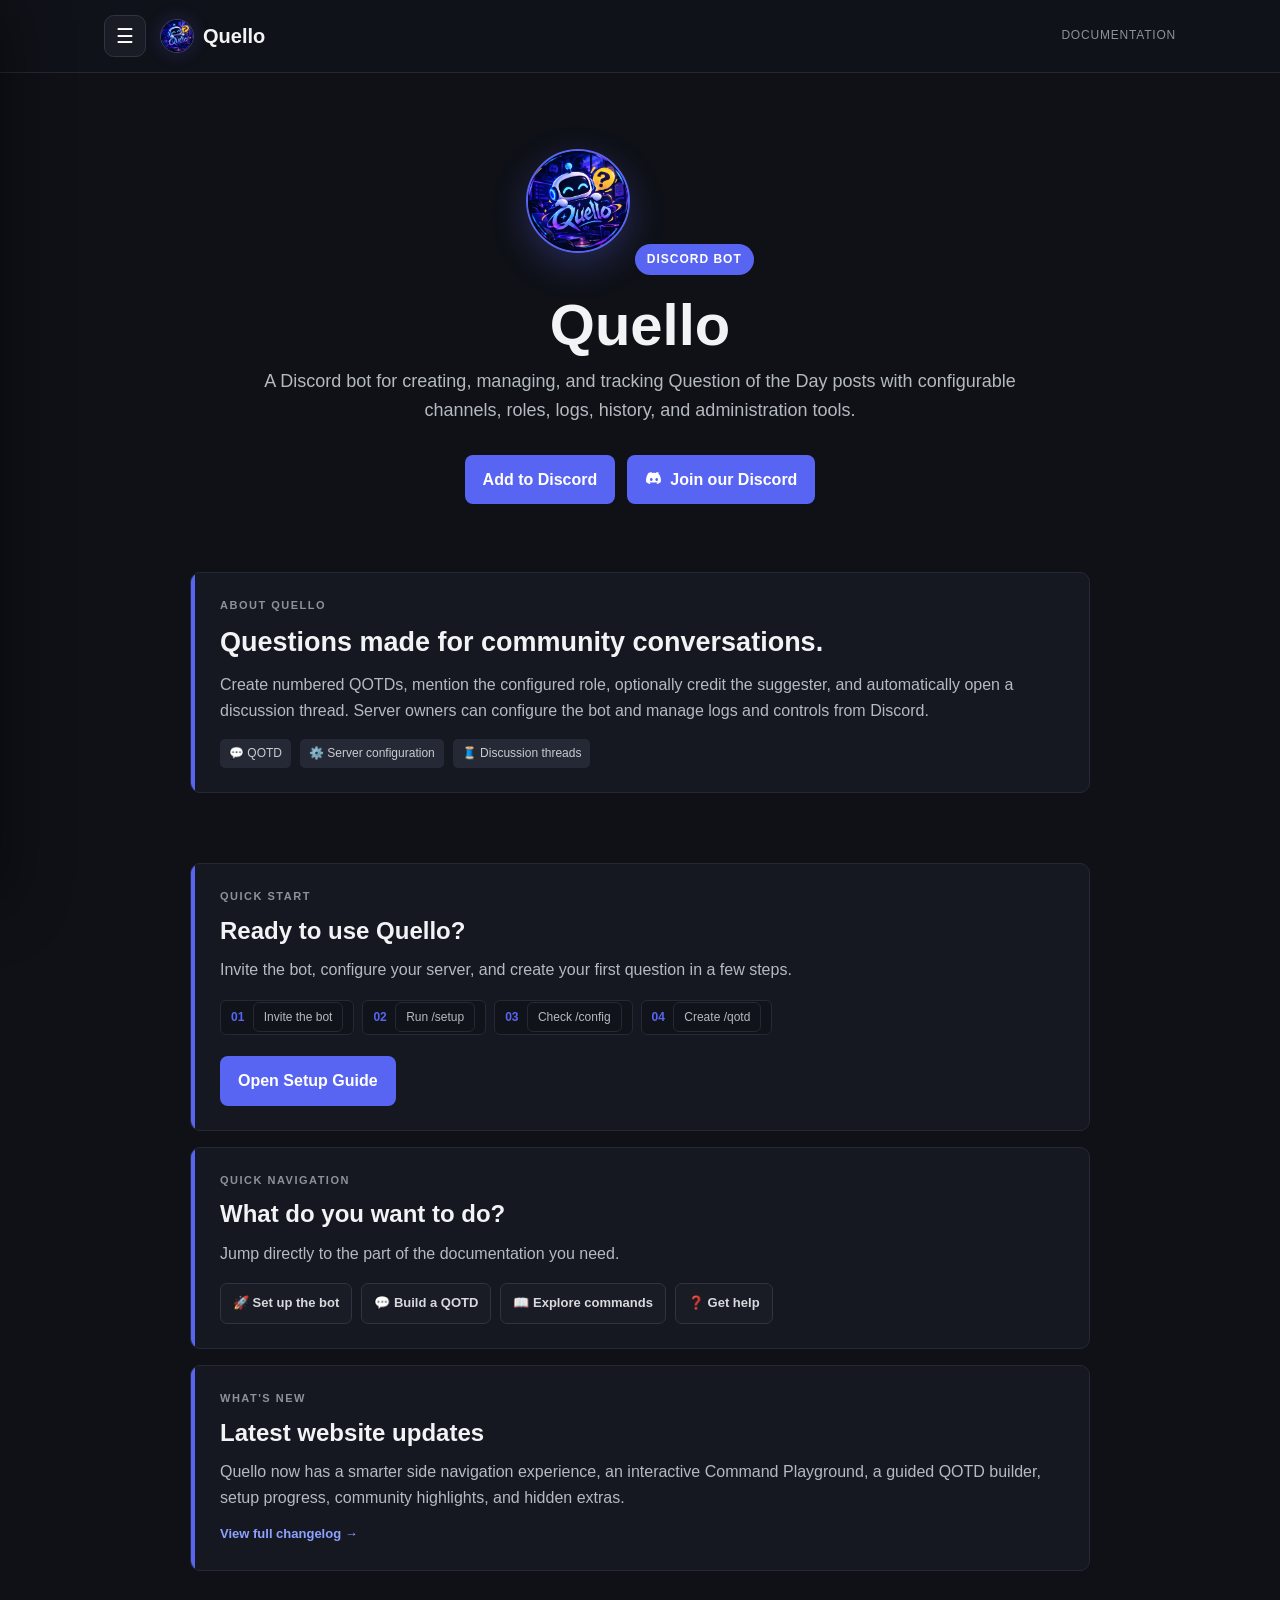
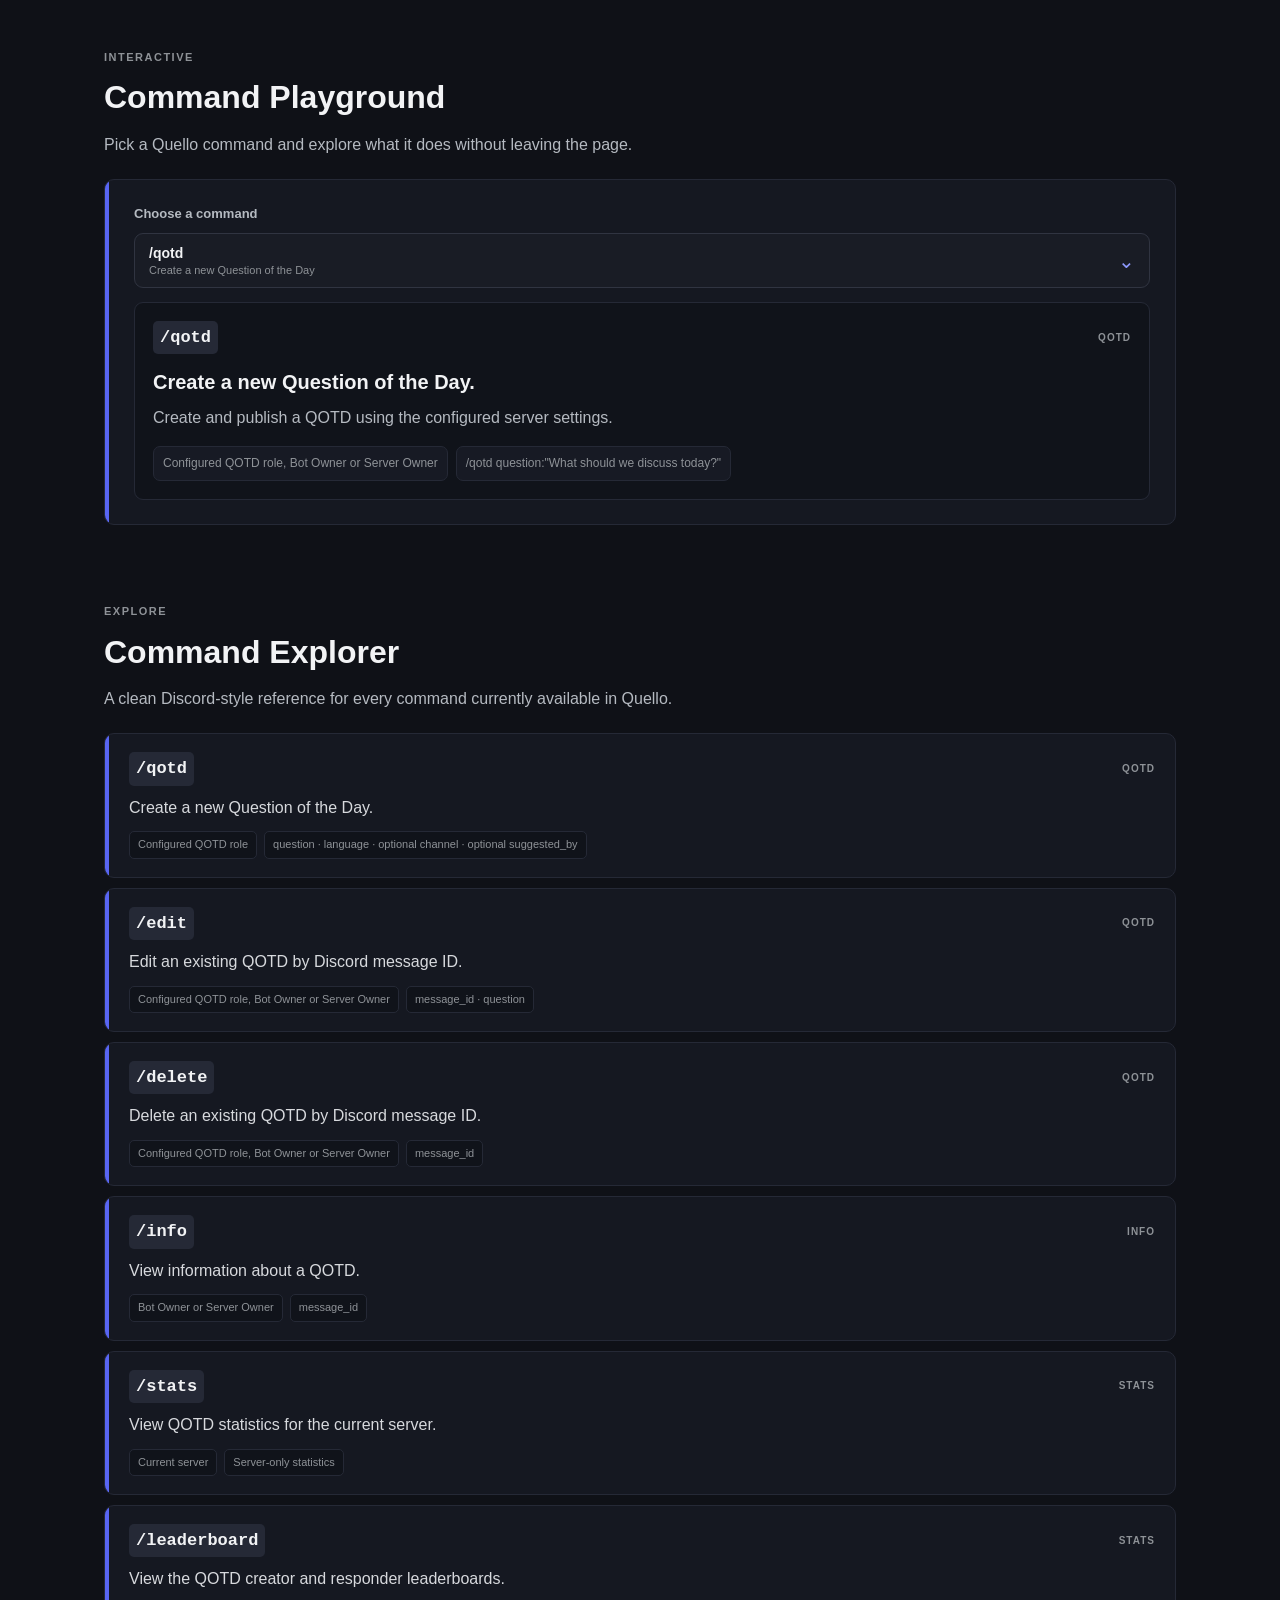
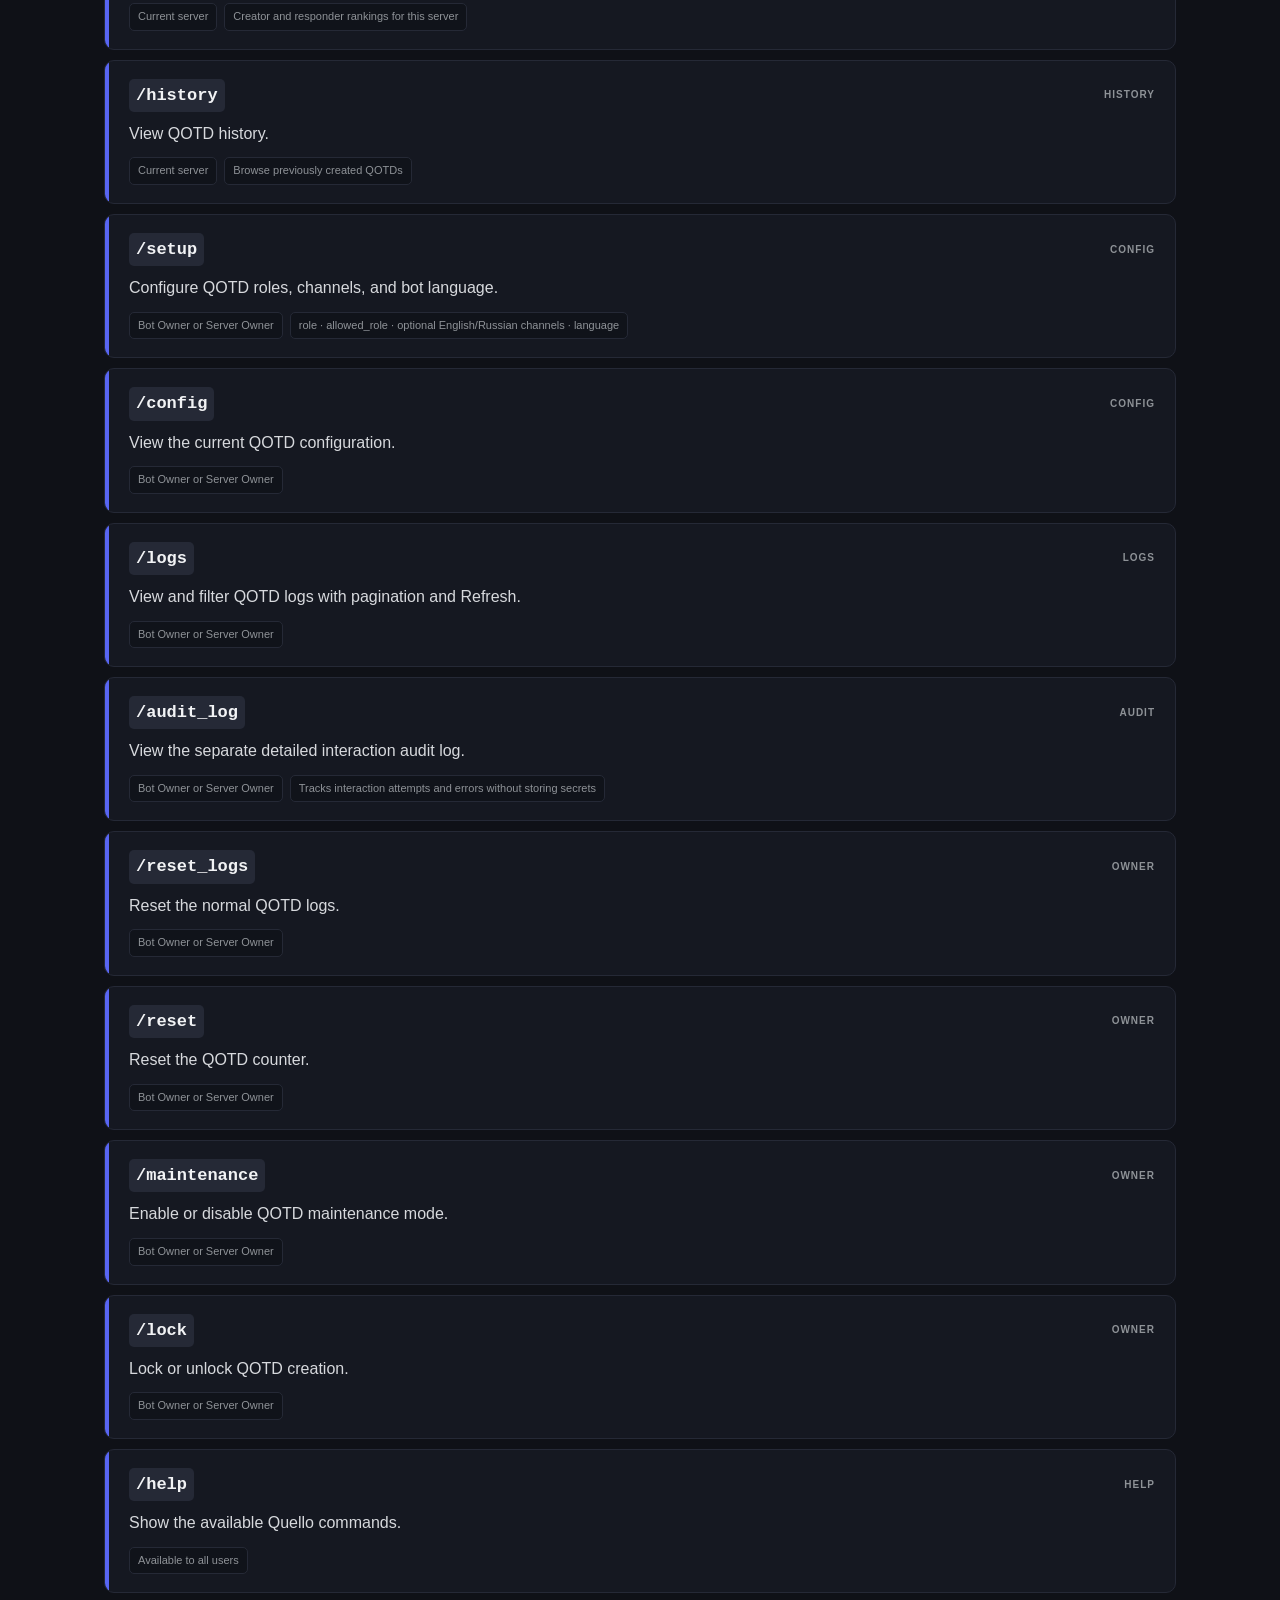
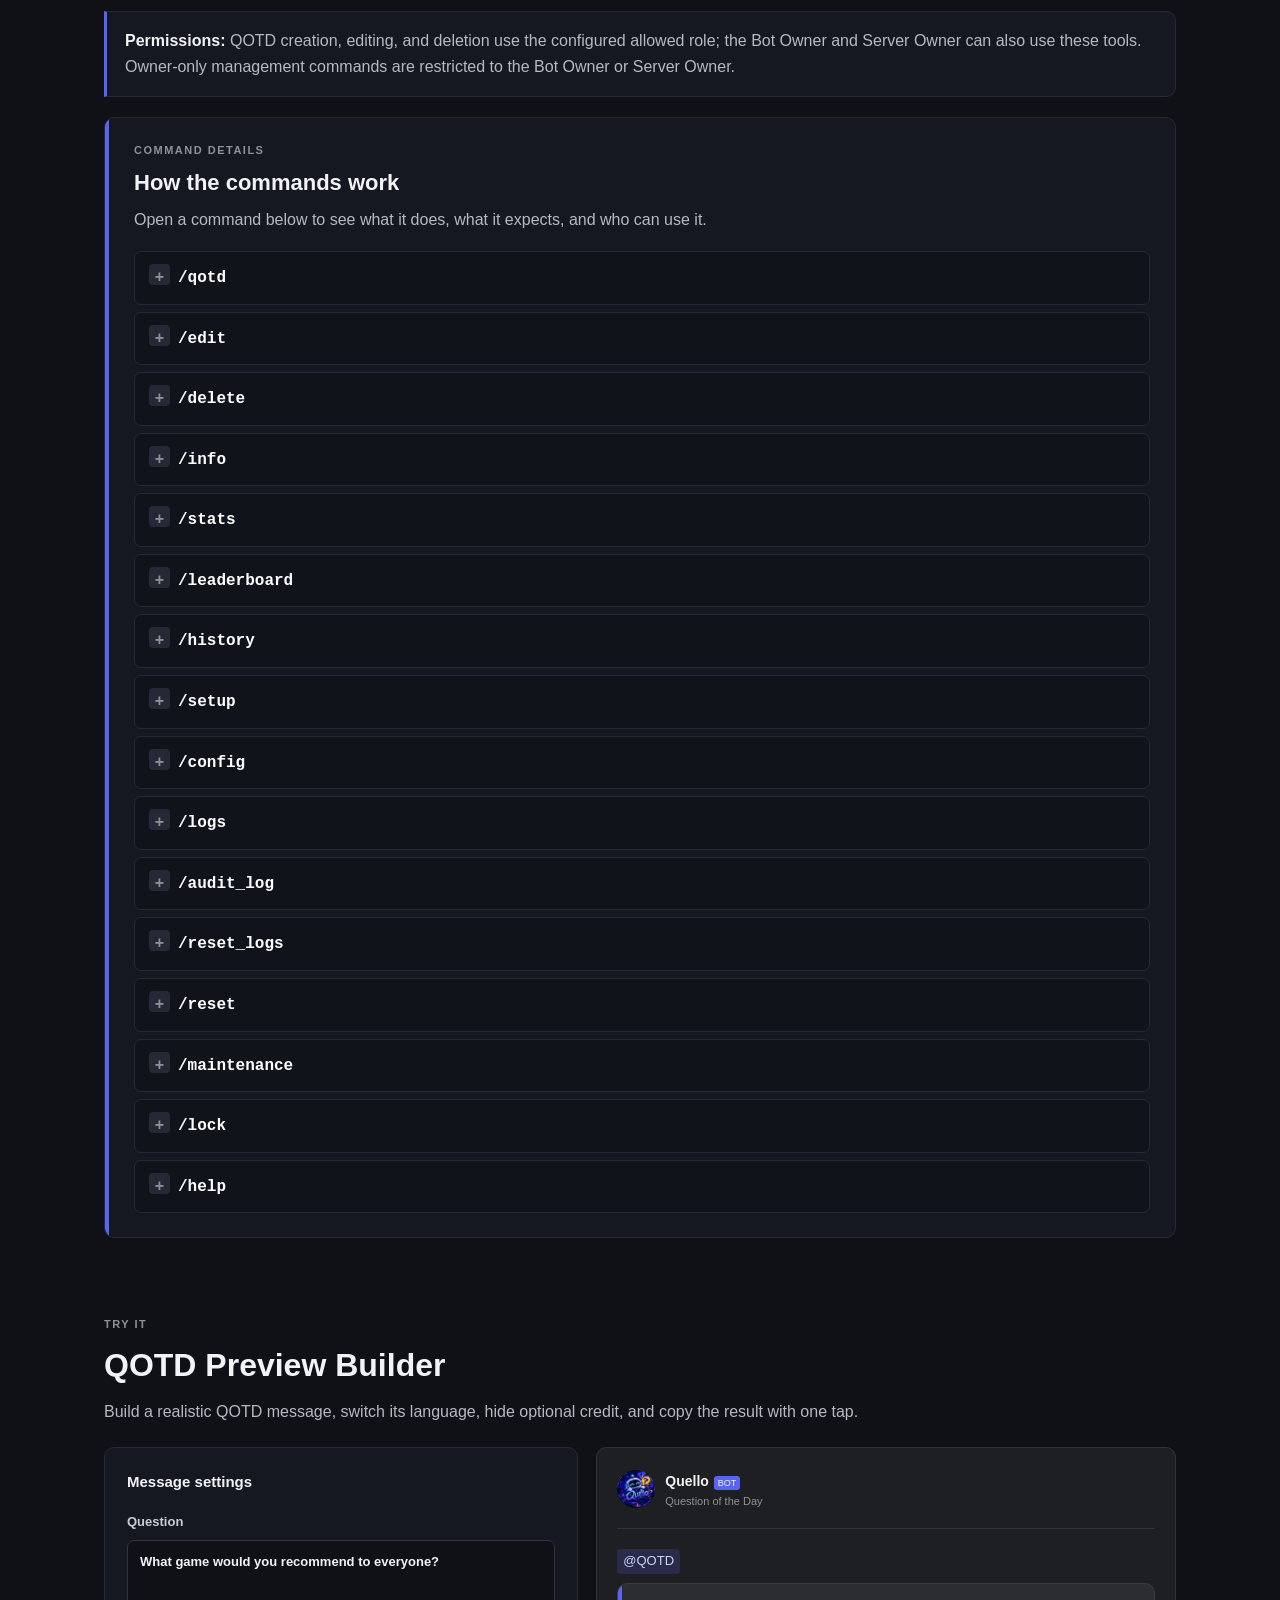
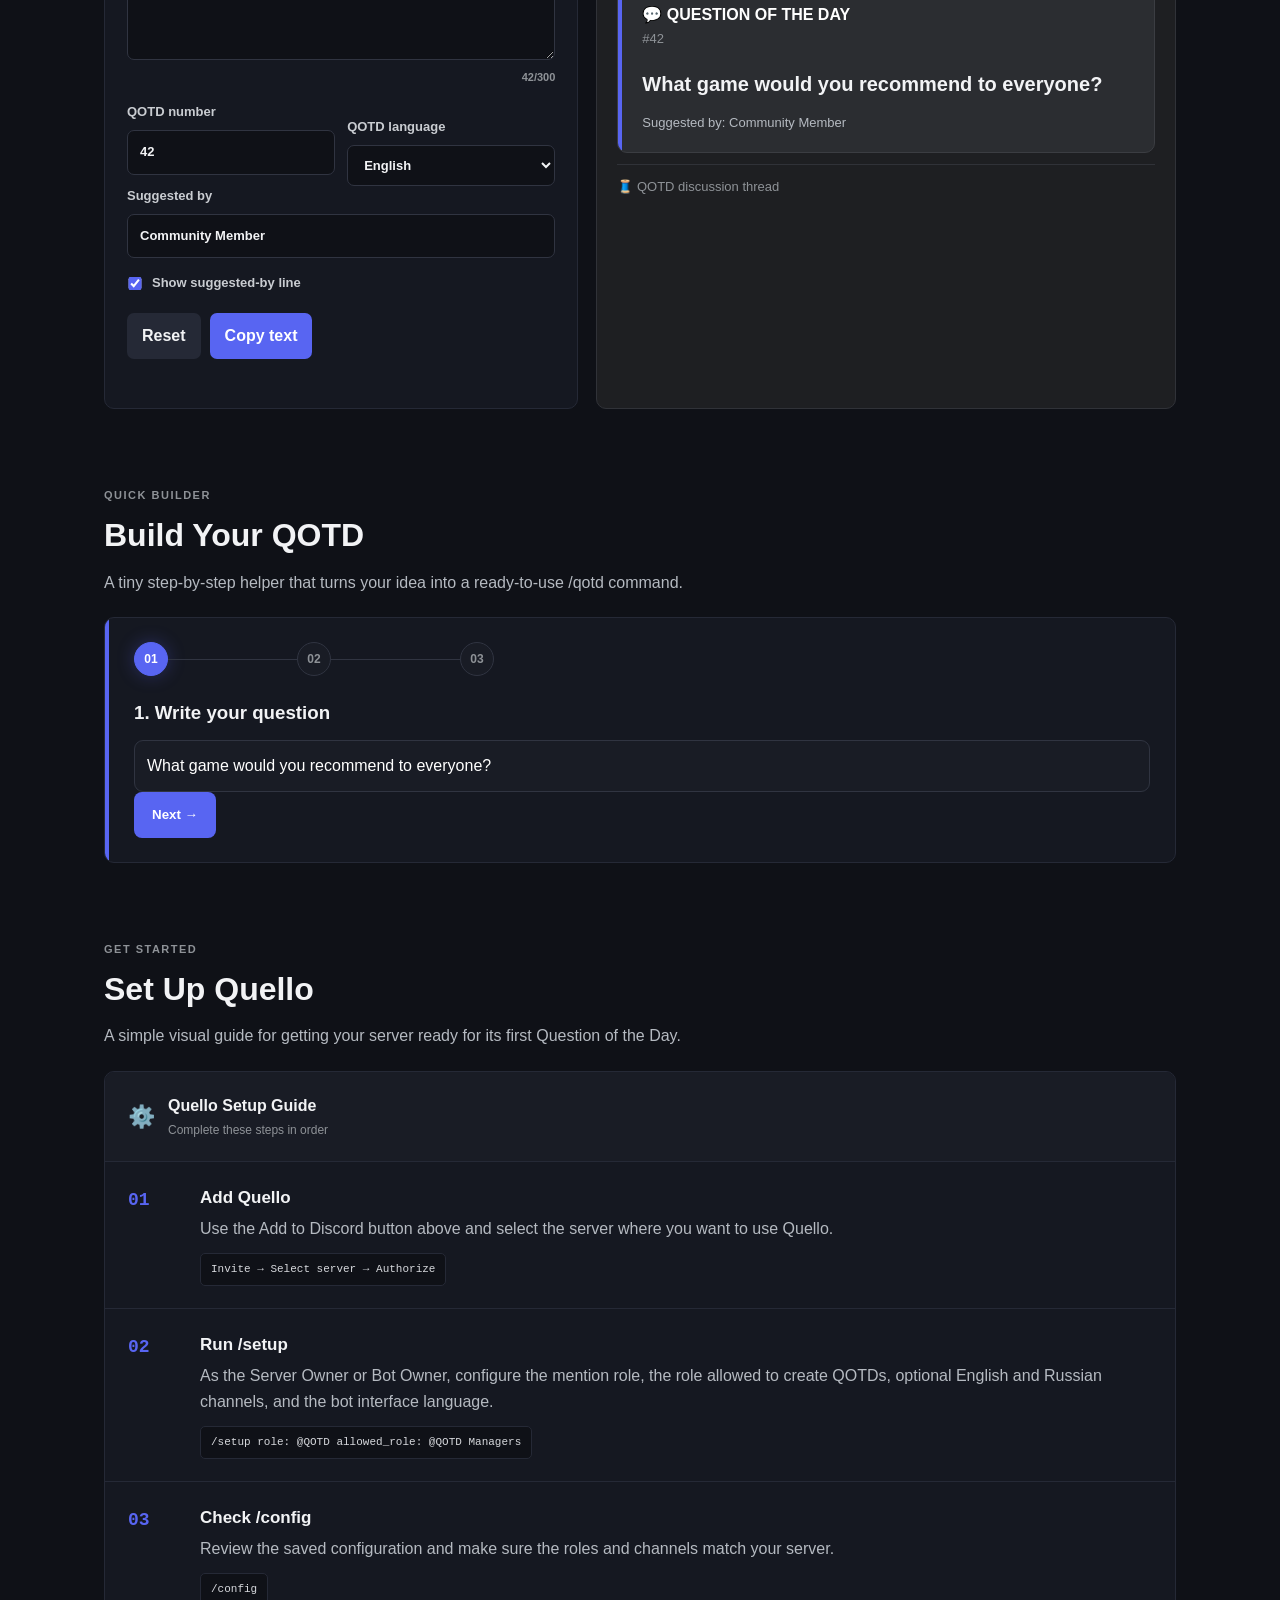
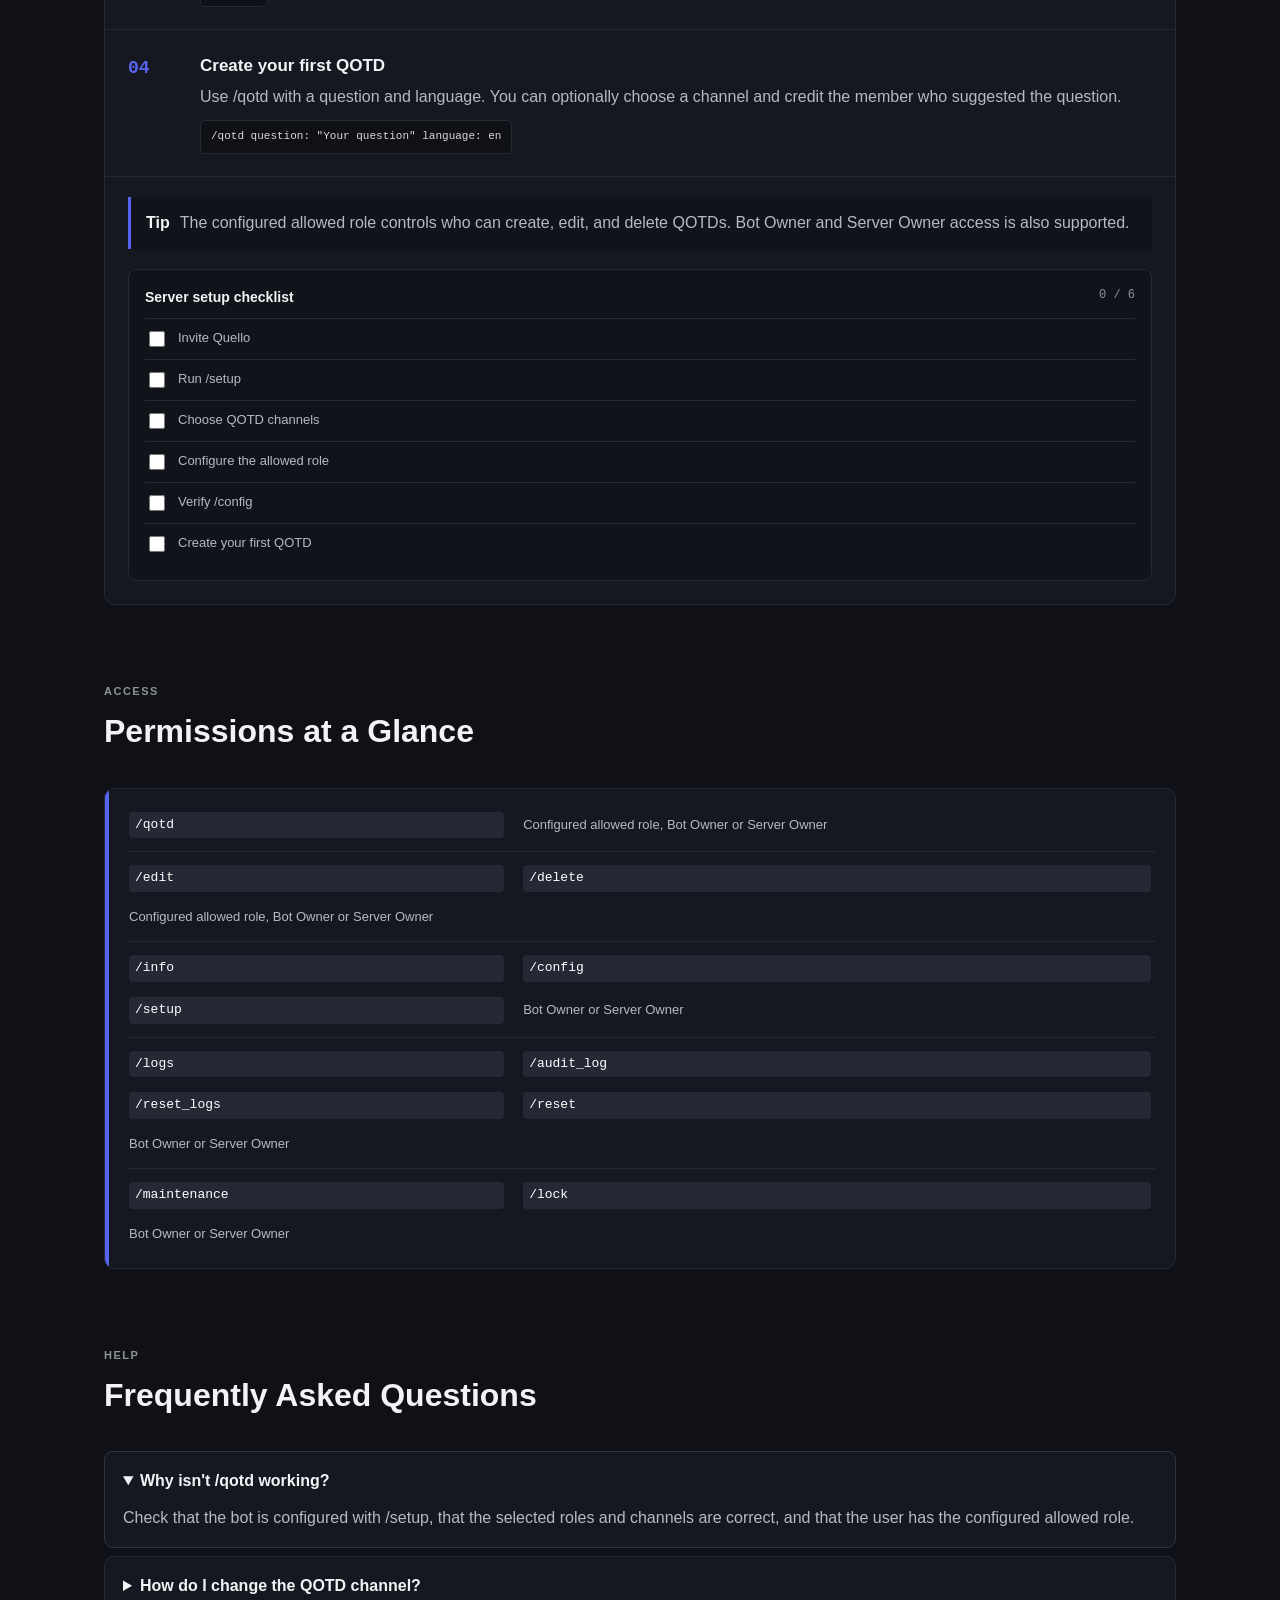
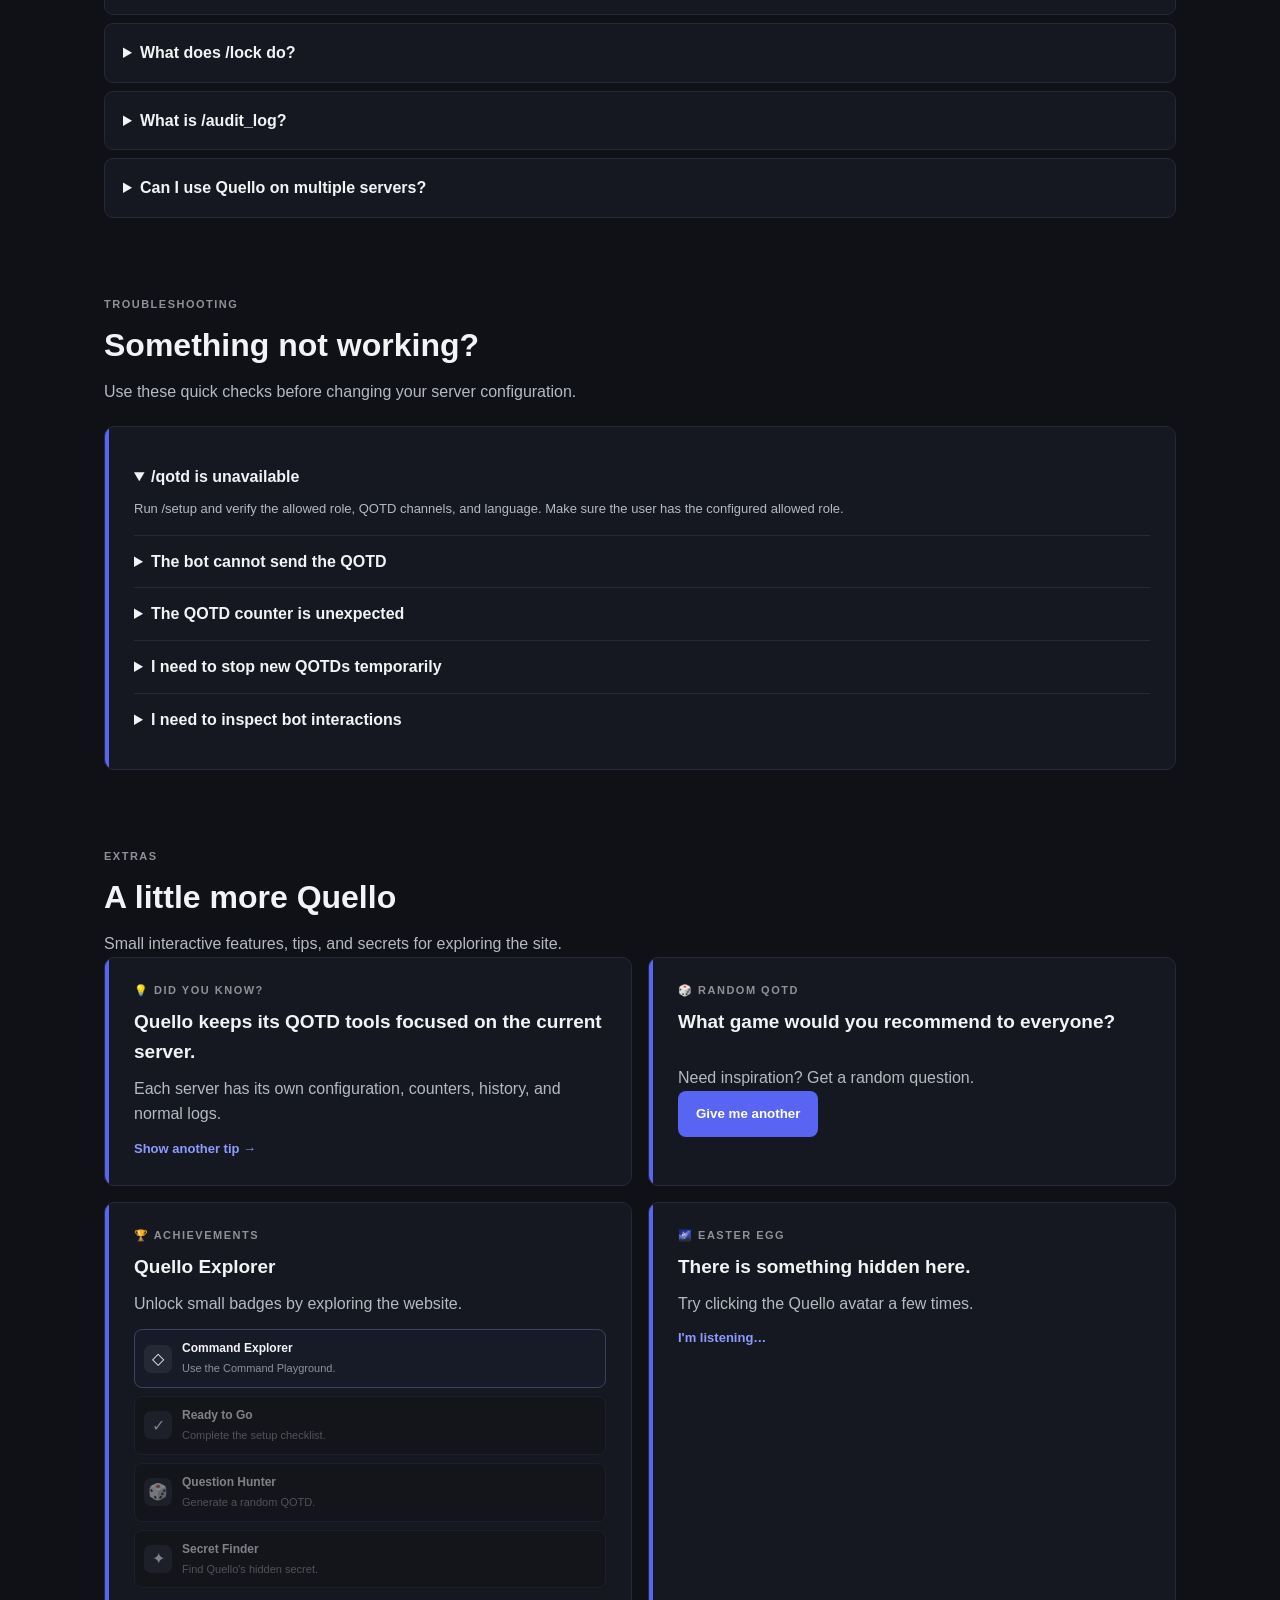
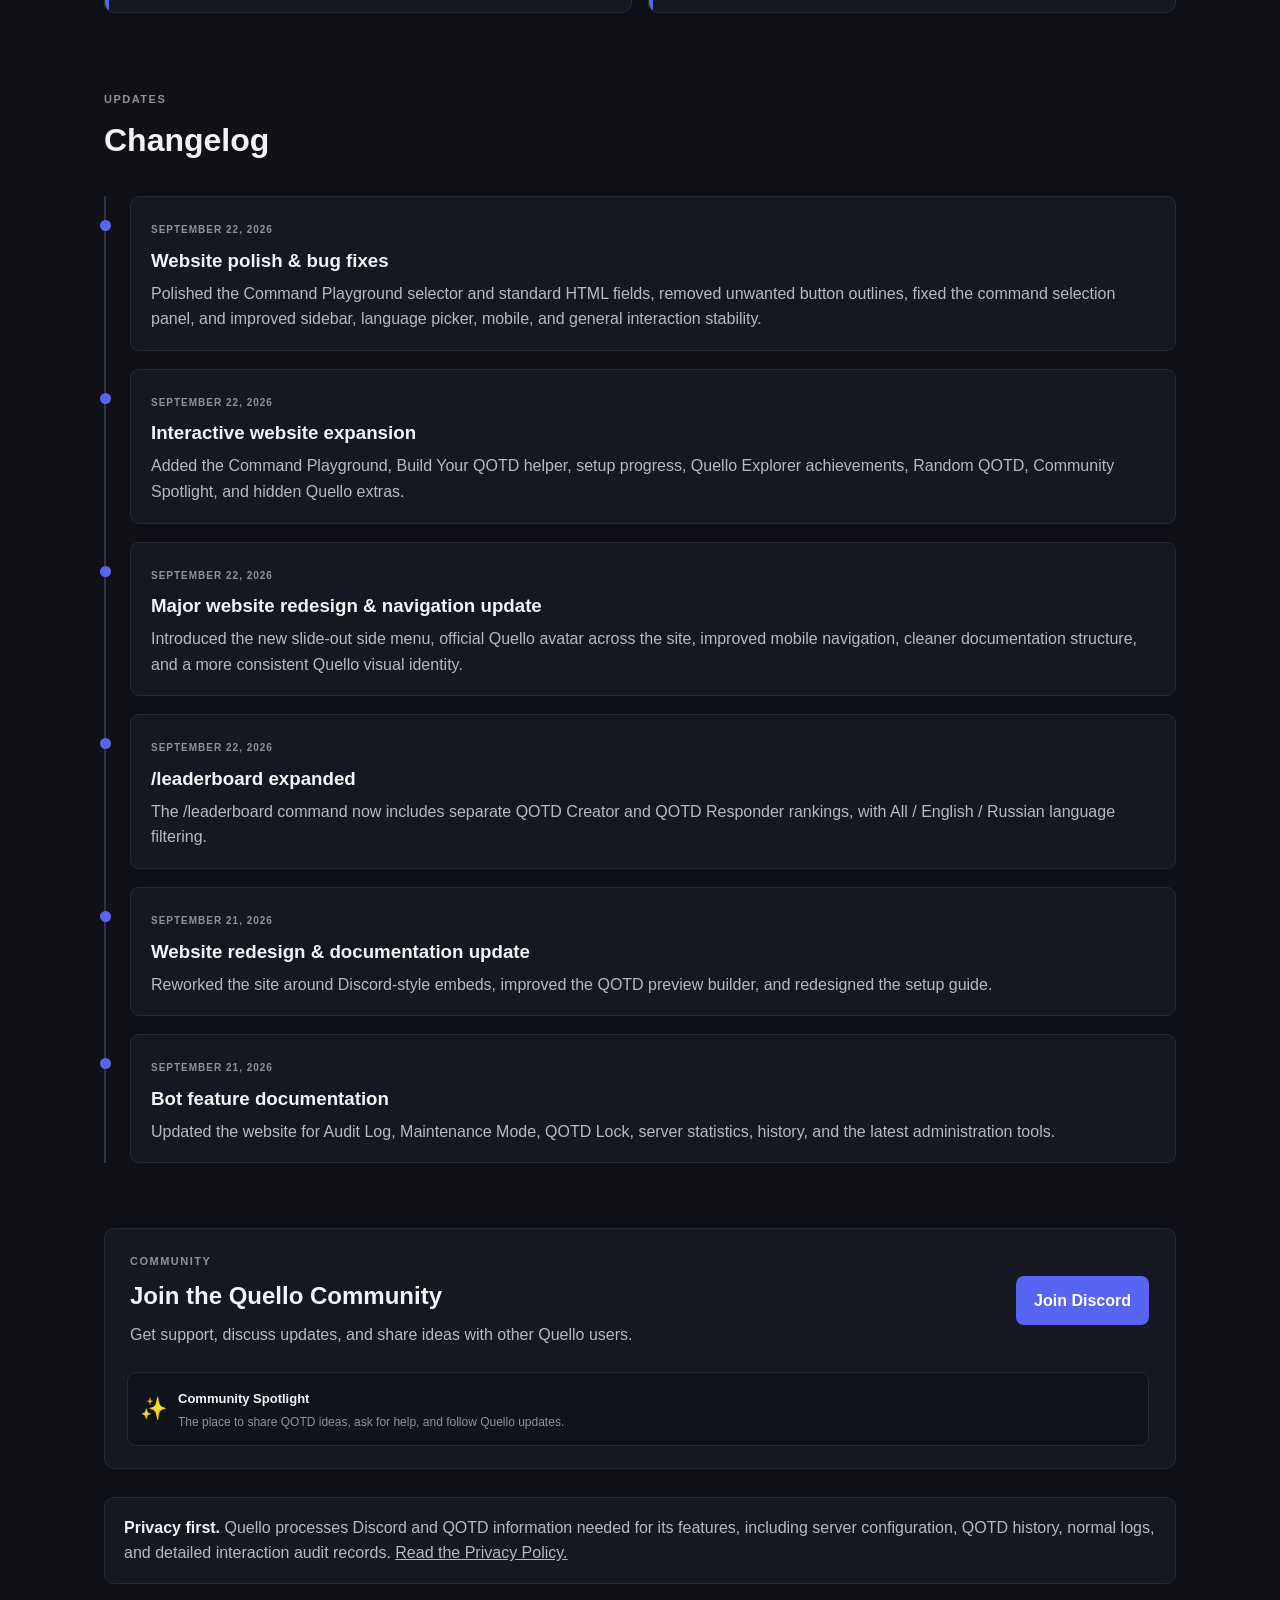
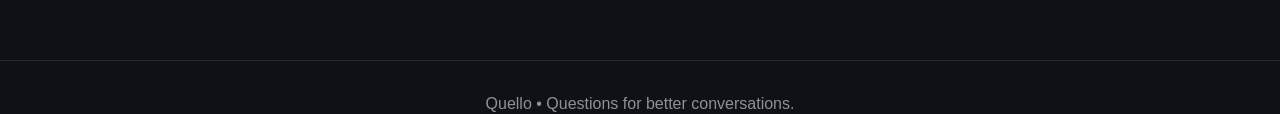
==== commit cbe1461a: "update index.html" ====
--- a/index.html
+++ b/index.html
@@ -392,6 +392,6 @@
   </main>
 
   <footer>Quello • <span data-i18n="footer_text">Questions for better conversations.</span></footer>
-  <script src="script.js?v=9" defer></script>
+  <script src="script.js?v=10" defer></script>
 </body>
 </html>
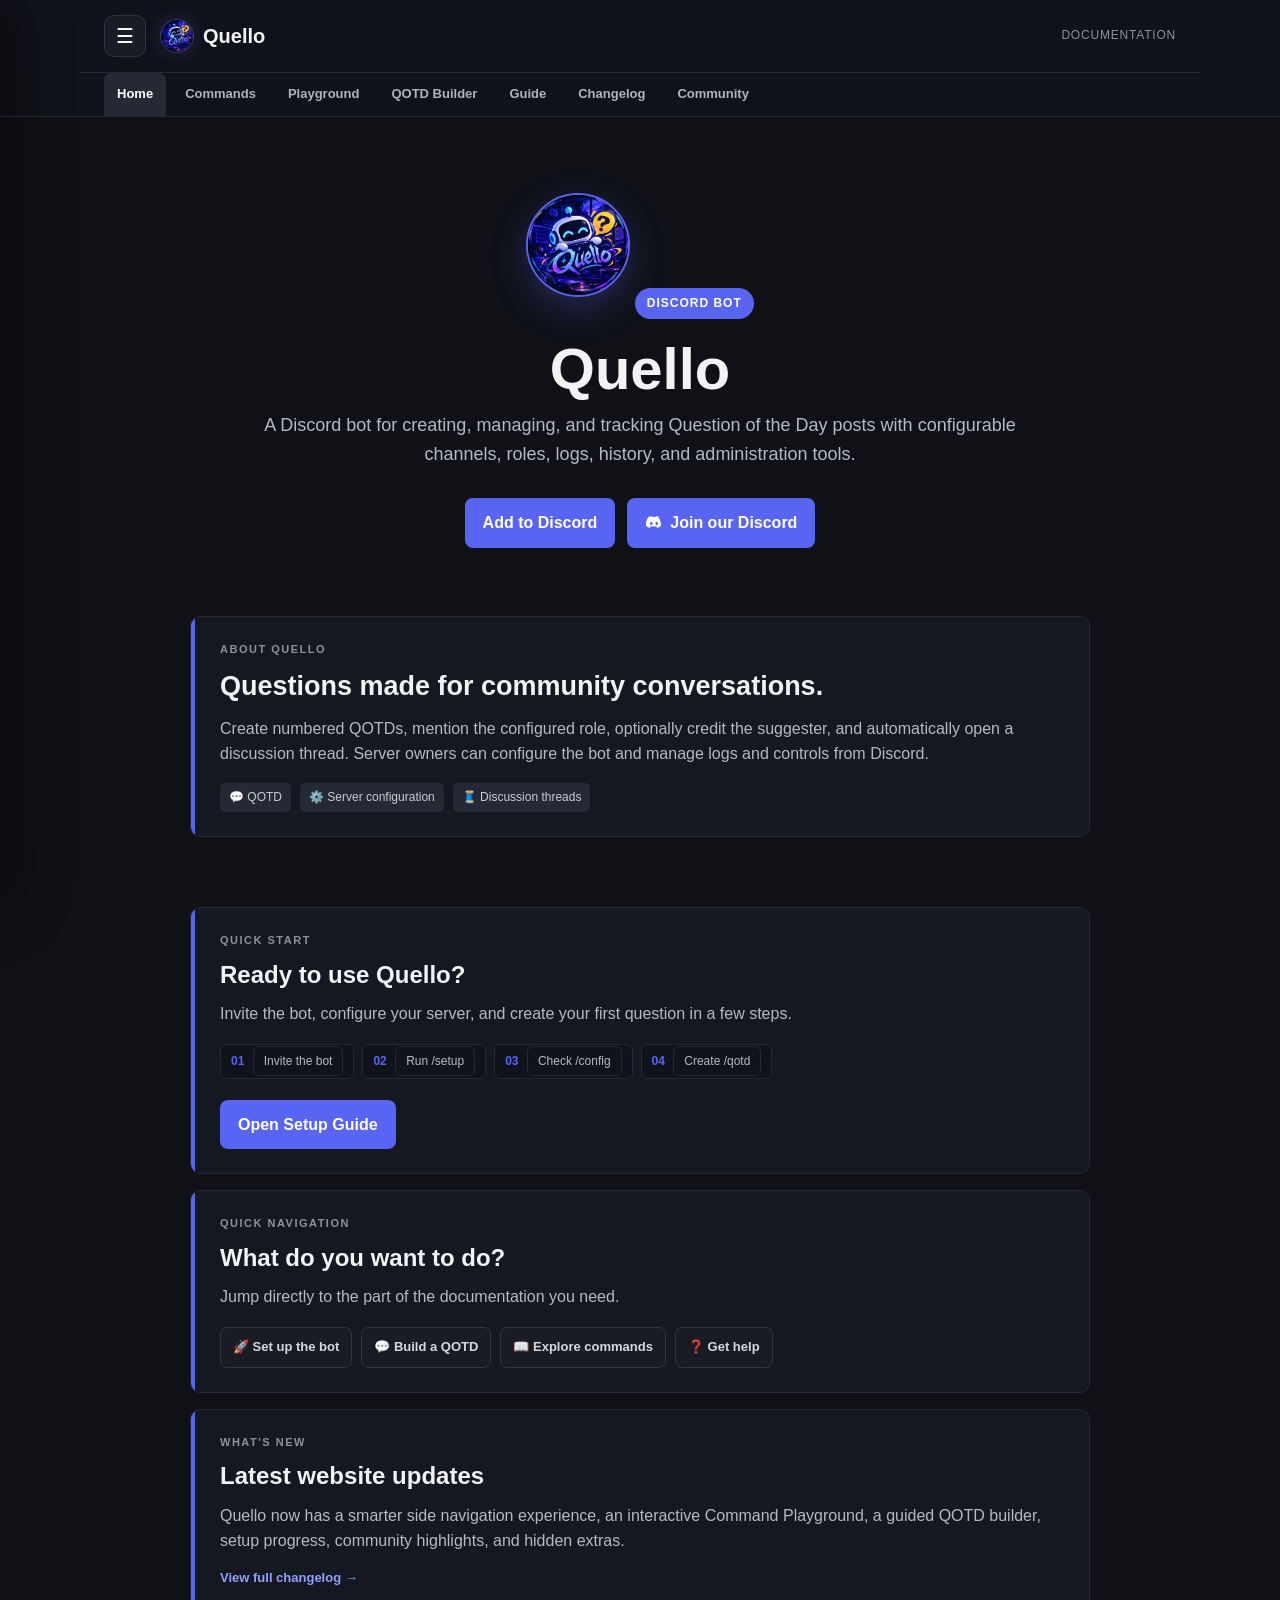
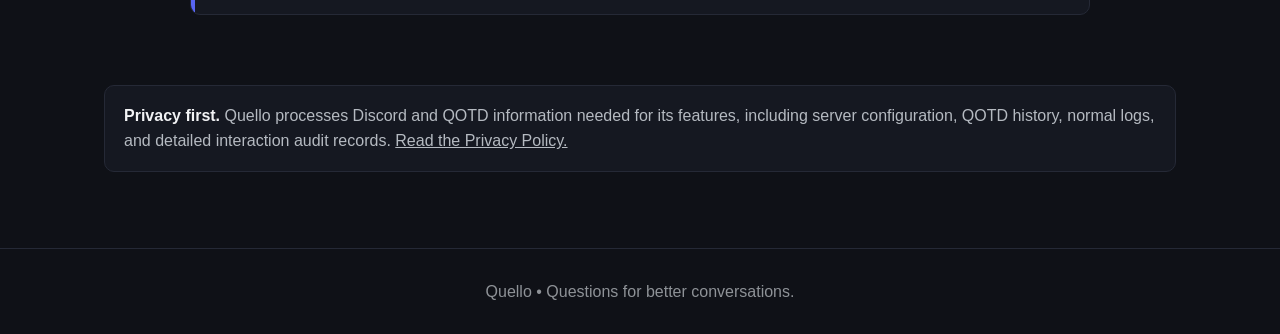
==== commit c54eb485: "update" ====
--- a/index.html
+++ b/index.html
@@ -5,25 +5,149 @@
   <meta name="viewport" content="width=device-width,initial-scale=1">
   <meta name="description" content="Quello — your Question of the Day bot for creating, managing, and organizing QOTDs and discussions.">
   <title>Quello — Your Question of the Day Bot</title>
+
   <link rel="stylesheet" href="style.css?v=6">
   <link rel="icon" type="image/png" href="quello-avatar.png">
   <link rel="apple-touch-icon" href="quello-avatar.png">
+
+  <style>
+    /* =========================
+       QUELLO DOCUMENTATION TABS
+       ========================= */
+
+    .site-tabs {
+      max-width: 1120px;
+      margin: 0 auto;
+      padding: 0 24px;
+      display: flex;
+      align-items: center;
+      gap: 6px;
+      overflow-x: auto;
+      scrollbar-width: none;
+      border-top: 1px solid #252936;
+    }
+
+    .site-tabs::-webkit-scrollbar {
+      display: none;
+    }
+
+    .site-tab {
+      appearance: none;
+      -webkit-appearance: none;
+      border: 0 !important;
+      outline: none;
+      box-shadow: none !important;
+      background: transparent;
+      color: #aeb4bf;
+      font: inherit;
+      font-size: 13px;
+      font-weight: 650;
+      white-space: nowrap;
+      padding: 11px 13px;
+      min-height: 42px;
+      border-radius: 7px 7px 0 0;
+      cursor: pointer;
+      transition:
+        background .15s ease,
+        color .15s ease;
+    }
+
+    .site-tab:hover {
+      color: #fff;
+      background: #1d2029;
+    }
+
+    .site-tab.active {
+      color: #fff;
+      background: #252936;
+    }
+
+    .site-tab:focus,
+    .site-tab:focus-visible {
+      outline: none;
+      box-shadow: none;
+    }
+
+    .site-tab:focus-visible {
+      box-shadow: inset 0 0 0 2px #5865f2 !important;
+    }
+
+    [data-tab-panel][hidden] {
+      display: none !important;
+    }
+
+    .tab-panel-active {
+      animation: quelloTabIn .18s ease;
+    }
+
+    @keyframes quelloTabIn {
+      from {
+        opacity: .65;
+        transform: translateY(4px);
+      }
+
+      to {
+        opacity: 1;
+        transform: translateY(0);
+      }
+    }
+
+    @media (max-width: 600px) {
+      .site-tabs {
+        padding: 0 12px;
+        gap: 3px;
+      }
+
+      .site-tab {
+        font-size: 12px;
+        padding: 10px 11px;
+      }
+    }
+  </style>
 </head>
+
 <body>
+
   <nav class="nav">
     <div class="nav-inner">
-      <button class="menu-toggle" id="menuToggle" type="button" aria-label="Open navigation" aria-controls="sideMenu" aria-expanded="false">☰</button>
-      <a class="brand" href="#home"><img class="brand-avatar" src="quello-avatar.png" alt="Quello bot avatar"> <span>Quello</span></a>
+      <button
+        class="menu-toggle"
+        id="menuToggle"
+        type="button"
+        aria-label="Open navigation"
+        aria-controls="sideMenu"
+        aria-expanded="false"
+      >☰</button>
+
+      <a class="brand" href="#home">
+        <img class="brand-avatar" src="quello-avatar.png" alt="Quello bot avatar">
+        <span>Quello</span>
+      </a>
+
       <span class="nav-hint" data-i18n="menu_hint">Documentation</span>
     </div>
   </nav>
 
   <div class="menu-overlay" id="menuOverlay"></div>
+
   <aside class="side-menu" id="sideMenu" aria-hidden="true">
     <div class="side-menu-head">
-      <div class="side-brand"><img src="quello-avatar.png" alt="Quello bot avatar"><div><strong>Quello</strong><small data-i18n="menu_subtitle">Your Question of the Day bot</small></div></div>
-      <button class="menu-close" id="menuClose" type="button" aria-label="Close navigation">×</button>
+      <div class="side-brand">
+        <img src="quello-avatar.png" alt="Quello bot avatar">
+        <div>
+          <strong>Quello</strong>
+          <small data-i18n="menu_subtitle">Your Question of the Day bot</small>
+        </div>
+      </div>
+
+      <button
+        class="menu-close"
+        id="menuClose"
+        type="button"
+        aria-label="Close navigation"
+      >×</button>
     </div>
+
     <div class="side-menu-links">
       <a href="#home" data-i18n="menu_home">⌂ Home</a>
       <a href="#commands" data-i18n="menu_commands">▣ Commands</a>
@@ -38,36 +162,97 @@
       <a href="#extras" data-i18n="menu_extras">✦ Quello Extras</a>
       <a href="#extras" data-i18n="menu_random">🎲 Random QOTD</a>
       <a href="#community" data-i18n="menu_spotlight">✨ Community Spotlight</a>
+
       <div class="side-divider"></div>
+
       <a href="terms.html" data-i18n="menu_terms">Terms of Service</a>
       <a href="privacy.html" data-i18n="menu_privacy">Privacy Policy</a>
+
       <div class="language-picker" id="languagePicker">
-        <button class="language-switch side-language" id="languageSwitch" type="button" aria-haspopup="listbox" aria-expanded="false">
+        <button
+          class="language-switch side-language"
+          id="languageSwitch"
+          type="button"
+          aria-haspopup="listbox"
+          aria-expanded="false"
+        >
           <span class="language-current-flag" id="languageCurrentFlag">🇬🇧</span>
           <span class="language-current-code" id="languageCurrentCode">EN</span>
           <span class="language-caret" aria-hidden="true">⌃</span>
         </button>
-        <div class="language-dropdown" id="languageDropdown" role="listbox" aria-label="Language">
-          <button type="button" class="language-option active" data-language="en" role="option" aria-selected="true"><span>🇬🇧</span><span>English</span></button>
-          <button type="button" class="language-option" data-language="ru" role="option" aria-selected="false"><span>🇷🇺</span><span>Русский</span></button>
-          <button type="button" class="language-option" data-language="de" role="option" aria-selected="false"><span>🇩🇪</span><span>Deutsch</span></button>
-          <button type="button" class="language-option" data-language="fr" role="option" aria-selected="false"><span>🇫🇷</span><span>Français</span></button>
-          <button type="button" class="language-option" data-language="it" role="option" aria-selected="false"><span>🇮🇹</span><span>Italiano</span></button>
+
+        <div
+          class="language-dropdown"
+          id="languageDropdown"
+          role="listbox"
+          aria-label="Language"
+        >
+          <button type="button" class="language-option active" data-language="en" role="option" aria-selected="true">
+            <span>🇬🇧</span><span>English</span>
+          </button>
+
+          <button type="button" class="language-option" data-language="ru" role="option" aria-selected="false">
+            <span>🇷🇺</span><span>Русский</span>
+          </button>
+
+          <button type="button" class="language-option" data-language="de" role="option" aria-selected="false">
+            <span>🇩🇪</span><span>Deutsch</span>
+          </button>
+
+          <button type="button" class="language-option" data-language="fr" role="option" aria-selected="false">
+            <span>🇫🇷</span><span>Français</span>
+          </button>
+
+          <button type="button" class="language-option" data-language="it" role="option" aria-selected="false">
+            <span>🇮🇹</span><span>Italiano</span>
+          </button>
         </div>
       </div>
     </div>
   </aside>
 
   <main class="container" id="home">
+
+    <!-- =========================
+         HOME TAB
+         ========================= -->
+
     <section class="hero">
       <img class="hero-avatar" src="quello-avatar.png" alt="Quello bot avatar">
+
       <span class="badge" data-i18n="badge">DISCORD BOT</span>
+
       <h1>Quello</h1>
-      <p class="subtitle" data-i18n="hero_subtitle">A Discord bot for creating, managing, and tracking Question of the Day posts with configurable channels, roles, logs, history, and administration tools.</p>
+
+      <p class="subtitle" data-i18n="hero_subtitle">
+        A Discord bot for creating, managing, and tracking Question of the Day posts with configurable channels, roles, logs, history, and administration tools.
+      </p>
+
       <div class="buttons">
-        <a class="button" href="https://discord.com/oauth2/authorize?client_id=1548745092586676246" data-i18n="add_discord">Add to Discord</a>
-        <a class="button discord-button" href="https://discord.gg/rYqGXWRbfJ" target="_blank" rel="noopener noreferrer">
-          <svg class="discord-logo" viewBox="0 0 24 24" aria-hidden="true" xmlns="http://www.w3.org/2000/svg"><path fill="currentColor" d="M19.54 4.1A16.7 16.7 0 0 0 15.38 2.8c-.18.32-.38.75-.52 1.09a15.6 15.6 0 0 0-5.72 0A11.8 11.8 0 0 0 8.61 2.8c-1.5.26-2.9.7-4.15 1.3C1.82 8.16 1.11 12.1 1.47 15.98a16.8 16.8 0 0 0 5.1 2.58c.41-.56.77-1.16 1.08-1.8-.59-.22-1.15-.49-1.68-.8.14-.1.27-.2.4-.3 3.24 1.5 6.75 1.5 9.95 0 .13.1.26.2.4.3-.54.31-1.1.58-1.69.8.31.64.67 1.24 1.08 1.8a16.8 16.8 0 0 0 5.1-2.58c.42-4.49-.72-8.39-3.67-11.88ZM8.43 14.72c-.97 0-1.77-.9-1.77-2s.78-2 1.77-2 1.78.9 1.77 2c0 1.1-.79 2-1.77 2Zm7.14 0c-.97 0-1.77-.9-1.77-2s.78-2 1.77-2 1.78.9 1.77 2c0 1.1-.79 2-1.77 2Z"/></svg>
+        <a
+          class="button"
+          href="https://discord.com/oauth2/authorize?client_id=1548745092586676246"
+          data-i18n="add_discord"
+        >Add to Discord</a>
+
+        <a
+          class="button discord-button"
+          href="https://discord.gg/rYqGXWRbfJ"
+          target="_blank"
+          rel="noopener noreferrer"
+        >
+          <svg
+            class="discord-logo"
+            viewBox="0 0 24 24"
+            aria-hidden="true"
+            xmlns="http://www.w3.org/2000/svg"
+          >
+            <path
+              fill="currentColor"
+              d="M19.54 4.1A16.7 16.7 0 0 0 15.38 2.8c-.18.32-.38.75-.52 1.09a15.6 15.6 0 0 0-5.72 0A11.8 11.8 0 0 0 8.61 2.8c-1.5.26-2.9.7-4.15 1.3C1.82 8.16 1.11 12.1 1.47 15.98a16.8 16.8 0 0 0 5.1 2.58c.41-.56.77-1.16 1.08-1.8-.59-.22-1.15-.49-1.68-.8.14-.1.27-.2.4-.3 3.24 1.5 6.75 1.5 9.95 0 .13.1.26.2.4.3-.54.31-1.1.58-1.69.8.31.64.67 1.24 1.08 1.8a16.8 16.8 0 0 0 5.1-2.58c.42-4.49-.72-8.39-3.67-11.88ZM8.43 14.72c-.97 0-1.77-.9-1.77-2s.78-2 1.77-2 1.78.9 1.77 2c0 1.1-.79 2-1.77 2Zm7.14 0c-.97 0-1.77-.9-1.77-2s.78-2 1.77-2 1.78.9 1.77 2c0 1.1-.79 2-1.77 2Z"
+            />
+          </svg>
+
           <span data-i18n="join_discord">Join our Discord</span>
         </a>
       </div>
@@ -75,323 +260,2331 @@
 
     <section class="hero-embed">
       <div class="embed-accent"></div>
+
       <div class="embed-content">
         <div class="embed-label" data-i18n="overview_label">ABOUT QUELLO</div>
-        <h2 data-i18n="overview_title">Questions made for community conversations.</h2>
-        <p data-i18n="overview_text">Create numbered QOTDs, mention the configured role, optionally credit the suggester, and automatically open a discussion thread. Server owners can configure the bot and manage logs and controls from Discord.</p>
+
+        <h2 data-i18n="overview_title">
+          Questions made for community conversations.
+        </h2>
+
+        <p data-i18n="overview_text">
+          Create numbered QOTDs, mention the configured role, optionally credit the suggester, and automatically open a discussion thread. Server owners can configure the bot and manage logs and controls from Discord.
+        </p>
+
         <div class="embed-meta">
-          <span>💬 QOTD</span><span>⚙️ Server configuration</span><span>🧵 Discussion threads</span>
+          <span>💬 QOTD</span>
+          <span>⚙️ Server configuration</span>
+          <span>🧵 Discussion threads</span>
         </div>
       </div>
     </section>
 
     <section class="quick-start discord-embed">
       <div class="embed-accent"></div>
+
       <div class="embed-content">
-        <span class="eyebrow" data-i18n="eyebrow_quickstart">QUICK START</span>
-        <h2 data-i18n="quickstart_title">Ready to use Quello?</h2>
-        <p data-i18n="quickstart_text">Invite the bot, configure your server, and create your first question in a few steps.</p>
+        <span class="eyebrow" data-i18n="eyebrow_quickstart">
+          QUICK START
+        </span>
+
+        <h2 data-i18n="quickstart_title">
+          Ready to use Quello?
+        </h2>
+
+        <p data-i18n="quickstart_text">
+          Invite the bot, configure your server, and create your first question in a few steps.
+        </p>
+
         <div class="quick-steps">
           <span><b>01</b> <span data-i18n="quick1">Invite the bot</span></span>
           <span><b>02</b> <span data-i18n="quick2">Run /setup</span></span>
           <span><b>03</b> <span data-i18n="quick3">Check /config</span></span>
           <span><b>04</b> <span data-i18n="quick4">Create /qotd</span></span>
         </div>
-        <a class="button" href="#setup" data-i18n="quickstart_button">Open Setup Guide</a>
+
+        <a class="button" href="#setup" data-i18n="quickstart_button">
+          Open Setup Guide
+        </a>
       </div>
     </section>
 
     <section class="discord-embed intent-embed">
       <div class="embed-accent"></div>
+
       <div class="embed-content">
-        <span class="eyebrow" data-i18n="eyebrow_intent">QUICK NAVIGATION</span>
-        <h2 data-i18n="intent_title">What do you want to do?</h2>
-        <p data-i18n="intent_text">Jump directly to the part of the documentation you need.</p>
+        <span class="eyebrow" data-i18n="eyebrow_intent">
+          QUICK NAVIGATION
+        </span>
+
+        <h2 data-i18n="intent_title">
+          What do you want to do?
+        </h2>
+
+        <p data-i18n="intent_text">
+          Jump directly to the part of the documentation you need.
+        </p>
+
         <div class="intent-actions">
-          <a href="#setup" class="intent-button" data-i18n="intent_setup">🚀 Set up the bot</a>
-          <a href="#preview" class="intent-button" data-i18n="intent_qotd">💬 Build a QOTD</a>
-          <a href="#commands" class="intent-button" data-i18n="intent_commands">📖 Explore commands</a>
-          <a href="#faq" class="intent-button" data-i18n="intent_help">❓ Get help</a>
+          <a href="#setup" class="intent-button" data-i18n="intent_setup">
+            🚀 Set up the bot
+          </a>
+
+          <a href="#preview" class="intent-button" data-i18n="intent_qotd">
+            💬 Build a QOTD
+          </a>
+
+          <a href="#commands" class="intent-button" data-i18n="intent_commands">
+            📖 Explore commands
+          </a>
+
+          <a href="#faq" class="intent-button" data-i18n="intent_help">
+            ❓ Get help
+          </a>
         </div>
       </div>
     </section>
 
     <section class="discord-embed whats-new">
       <div class="embed-accent"></div>
+
       <div class="embed-content">
-        <span class="eyebrow" data-i18n="eyebrow_new">WHAT'S NEW</span>
-        <h2 data-i18n="new_title">Latest website updates</h2>
-        <p data-i18n="new_text">Quello now has a smarter side navigation experience, an interactive Command Playground, a guided QOTD builder, setup progress, community highlights, and hidden extras.</p>
-        <a href="#changelog" class="text-link" data-i18n="new_button">View full changelog →</a>
+        <span class="eyebrow" data-i18n="eyebrow_new">
+          WHAT'S NEW
+        </span>
+
+        <h2 data-i18n="new_title">
+          Latest website updates
+        </h2>
+
+        <p data-i18n="new_text">
+          Quello now has a smarter side navigation experience, an interactive Command Playground, a guided QOTD builder, setup progress, community highlights, and hidden extras.
+        </p>
+
+        <a href="#changelog" class="text-link" data-i18n="new_button">
+          View full changelog →
+        </a>
       </div>
     </section>
 
+
+    <!-- =========================
+         PLAYGROUND TAB
+         ========================= -->
+
     <section class="section" id="playground">
+
       <div class="section-heading">
         <div>
-          <span class="eyebrow" data-i18n="eyebrow_playground">INTERACTIVE</span>
-          <h2 data-i18n="playground_title">Command Playground</h2>
-          <p class="section-intro" data-i18n="playground_intro">Pick a Quello command and explore what it does without leaving the page.</p>
-        </div>
-      </div>
+          <span class="eyebrow" data-i18n="eyebrow_playground">
+            INTERACTIVE
+          </span>
+
+          <h2 data-i18n="playground_title">
+            Command Playground
+          </h2>
+
+          <p class="section-intro" data-i18n="playground_intro">
+            Pick a Quello command and explore what it does without leaving the page.
+          </p>
+        </div>
+      </div>
+
       <div class="playground-grid discord-embed">
         <div class="embed-accent"></div>
+
         <div class="embed-content">
-          <label class="playground-label" data-i18n="playground_choose">Choose a command</label>
-          <button type="button" class="playground-picker-trigger" id="commandPickerTrigger" aria-haspopup="dialog" aria-expanded="false"><span><strong id="commandPickerName">/qotd</strong><small id="commandPickerLabel">Create a QOTD</small></span><span class="picker-chevron">⌄</span></button>
-          <div class="command-drawer" id="commandDrawer" aria-hidden="true"><div class="command-drawer-backdrop" data-command-close></div><div class="command-drawer-panel" role="dialog" aria-modal="true"><div class="command-drawer-header"><div><span class="eyebrow">COMMAND PLAYGROUND</span><h3>Choose a command</h3></div><button type="button" class="command-drawer-close" data-command-close aria-label="Close">×</button></div><div class="command-options" id="commandOptions"><button type="button" class="command-option active" data-command="qotd"><span class="command-option-icon">💬</span><span><strong>/qotd</strong><small>Create a QOTD</small></span></button><button type="button" class="command-option" data-command="edit"><span class="command-option-icon">✏️</span><span><strong>/edit</strong><small>Edit a QOTD</small></span></button><button type="button" class="command-option" data-command="delete"><span class="command-option-icon">🗑️</span><span><strong>/delete</strong><small>Delete a QOTD</small></span></button><button type="button" class="command-option" data-command="leaderboard"><span class="command-option-icon">🏆</span><span><strong>/leaderboard</strong><small>View rankings</small></span></button><button type="button" class="command-option" data-command="history"><span class="command-option-icon">📚</span><span><strong>/history</strong><small>Browse history</small></span></button><button type="button" class="command-option" data-command="setup"><span class="command-option-icon">⚙️</span><span><strong>/setup</strong><small>Configure Quello</small></span></button><button type="button" class="command-option" data-command="logs"><span class="command-option-icon">📋</span><span><strong>/logs</strong><small>Review logs</small></span></button><button type="button" class="command-option" data-command="audit_log"><span class="command-option-icon">🔐</span><span><strong>/audit_log</strong><small>Inspect audit log</small></span></button><button type="button" class="command-option" data-command="maintenance"><span class="command-option-icon">🔧</span><span><strong>/maintenance</strong><small>Manage maintenance</small></span></button><button type="button" class="command-option" data-command="lock"><span class="command-option-icon">🔒</span><span><strong>/lock</strong><small>Lock QOTD creation</small></span></button></div></div></div>
+
+          <label class="playground-label" data-i18n="playground_choose">
+            Choose a command
+          </label>
+
+          <button
+            type="button"
+            class="playground-picker-trigger"
+            id="commandPickerTrigger"
+            aria-haspopup="dialog"
+            aria-expanded="false"
+          >
+            <span>
+              <strong id="commandPickerName">/qotd</strong>
+              <small id="commandPickerLabel">Create a QOTD</small>
+            </span>
+
+            <span class="picker-chevron">⌄</span>
+          </button>
+
+          <div
+            class="command-drawer"
+            id="commandDrawer"
+            aria-hidden="true"
+          >
+            <div
+              class="command-drawer-backdrop"
+              data-command-close
+            ></div>
+
+            <div
+              class="command-drawer-panel"
+              role="dialog"
+              aria-modal="true"
+            >
+
+              <div class="command-drawer-header">
+                <div>
+                  <span class="eyebrow">
+                    COMMAND PLAYGROUND
+                  </span>
+
+                  <h3>Choose a command</h3>
+                </div>
+
+                <button
+                  type="button"
+                  class="command-drawer-close"
+                  data-command-close
+                  aria-label="Close"
+                >×</button>
+              </div>
+
+              <div class="command-options" id="commandOptions">
+
+                <button type="button" class="command-option active" data-command="qotd">
+                  <span class="command-option-icon">💬</span>
+                  <span>
+                    <strong>/qotd</strong>
+                    <small>Create a QOTD</small>
+                  </span>
+                </button>
+
+                <button type="button" class="command-option" data-command="edit">
+                  <span class="command-option-icon">✏️</span>
+                  <span>
+                    <strong>/edit</strong>
+                    <small>Edit a QOTD</small>
+                  </span>
+                </button>
+
+                <button type="button" class="command-option" data-command="delete">
+                  <span class="command-option-icon">🗑️</span>
+                  <span>
+                    <strong>/delete</strong>
+                    <small>Delete a QOTD</small>
+                  </span>
+                </button>
+
+                <button type="button" class="command-option" data-command="leaderboard">
+                  <span class="command-option-icon">🏆</span>
+                  <span>
+                    <strong>/leaderboard</strong>
+                    <small>View rankings</small>
+                  </span>
+                </button>
+
+                <button type="button" class="command-option" data-command="history">
+                  <span class="command-option-icon">📚</span>
+                  <span>
+                    <strong>/history</strong>
+                    <small>Browse history</small>
+                  </span>
+                </button>
+
+                <button type="button" class="command-option" data-command="setup">
+                  <span class="command-option-icon">⚙️</span>
+                  <span>
+                    <strong>/setup</strong>
+                    <small>Configure Quello</small>
+                  </span>
+                </button>
+
+                <button type="button" class="command-option" data-command="logs">
+                  <span class="command-option-icon">📋</span>
+                  <span>
+                    <strong>/logs</strong>
+                    <small>Review logs</small>
+                  </span>
+                </button>
+
+                <button type="button" class="command-option" data-command="audit_log">
+                  <span class="command-option-icon">🔐</span>
+                  <span>
+                    <strong>/audit_log</strong>
+                    <small>Inspect audit log</small>
+                  </span>
+                </button>
+
+                <button type="button" class="command-option" data-command="maintenance">
+                  <span class="command-option-icon">🔧</span>
+                  <span>
+                    <strong>/maintenance</strong>
+                    <small>Manage maintenance</small>
+                  </span>
+                </button>
+
+                <button type="button" class="command-option" data-command="lock">
+                  <span class="command-option-icon">🔒</span>
+                  <span>
+                    <strong>/lock</strong>
+                    <small>Lock QOTD creation</small>
+                  </span>
+                </button>
+
+              </div>
+            </div>
+          </div>
+
           <div class="playground-card" id="playgroundCard">
-            <div class="command-head"><code id="playgroundName">/qotd</code><span class="command-tag" id="playgroundTag">QOTD</span></div>
-            <h3 id="playgroundTitle">Create a new Question of the Day.</h3>
-            <p id="playgroundDescription">Create and publish a QOTD using the configured server settings.</p>
-            <div class="playground-meta"><span id="playgroundAccess">Configured QOTD role, Bot Owner or Server Owner</span><span id="playgroundExample">/qotd question:"What should we discuss today?"</span></div>
-          </div>
+
+            <div class="command-head">
+              <code id="playgroundName">/qotd</code>
+              <span class="command-tag" id="playgroundTag">QOTD</span>
+            </div>
+
+            <h3 id="playgroundTitle">
+              Create a new Question of the Day.
+            </h3>
+
+            <p id="playgroundDescription">
+              Create and publish a QOTD using the configured server settings.
+            </p>
+
+            <div class="playground-meta">
+              <span id="playgroundAccess">
+                Configured QOTD role, Bot Owner or Server Owner
+              </span>
+
+              <span id="playgroundExample">
+                /qotd question:"What should we discuss today?"
+              </span>
+            </div>
+
+          </div>
+
         </div>
       </div>
     </section>
 
+
+    <!-- =========================
+         COMMANDS TAB
+         ========================= -->
+
     <section class="section" id="commands">
+
       <div class="section-heading">
         <div>
-          <span class="eyebrow" data-i18n="eyebrow_commands">EXPLORE</span>
-          <h2 data-i18n="commands_title">Command Explorer</h2>
-          <p class="section-intro" data-i18n="commands_intro">A clean Discord-style reference for every command currently available in Quello.</p>
+          <span class="eyebrow" data-i18n="eyebrow_commands">
+            EXPLORE
+          </span>
+
+          <h2 data-i18n="commands_title">
+            Command Explorer
+          </h2>
+
+          <p class="section-intro" data-i18n="commands_intro">
+            A clean Discord-style reference for every command currently available in Quello.
+          </p>
         </div>
       </div>
 
       <div class="command-embeds">
-        <article class="discord-embed command-embed"><div class="embed-accent"></div><div class="embed-content"><div class="command-head"><code>/qotd</code><span class="command-tag">QOTD</span></div><p data-i18n="cmd_qotd">Create a new Question of the Day.</p><div class="command-details"><span data-i18n="use_qotd">Configured QOTD role</span><span data-i18n="param_qotd">question · language · optional channel · optional suggested_by</span></div></div></article>
-        <article class="discord-embed command-embed"><div class="embed-accent"></div><div class="embed-content"><div class="command-head"><code>/edit</code><span class="command-tag">QOTD</span></div><p data-i18n="cmd_edit">Edit an existing QOTD by Discord message ID.</p><div class="command-details"><span data-i18n="use_qotd_edit">Configured QOTD role, Bot Owner or Server Owner</span><span>message_id · question</span></div></div></article>
-        <article class="discord-embed command-embed"><div class="embed-accent"></div><div class="embed-content"><div class="command-head"><code>/delete</code><span class="command-tag">QOTD</span></div><p data-i18n="cmd_delete">Delete an existing QOTD by Discord message ID.</p><div class="command-details"><span data-i18n="use_qotd_edit">Configured QOTD role, Bot Owner or Server Owner</span><span>message_id</span></div></div></article>
-        <article class="discord-embed command-embed"><div class="embed-accent"></div><div class="embed-content"><div class="command-head"><code>/info</code><span class="command-tag">INFO</span></div><p data-i18n="cmd_info">View information about a QOTD.</p><div class="command-details"><span data-i18n="owner_only">Bot Owner or Server Owner</span><span>message_id</span></div></div></article>
-        <article class="discord-embed command-embed"><div class="embed-accent"></div><div class="embed-content"><div class="command-head"><code>/stats</code><span class="command-tag">STATS</span></div><p data-i18n="cmd_stats">View QOTD statistics for the current server.</p><div class="command-details"><span data-i18n="server_command">Current server</span><span data-i18n="no_global_stats">Server-only statistics</span></div></div></article>
-        <article class="discord-embed command-embed"><div class="embed-accent"></div><div class="embed-content"><div class="command-head"><code>/leaderboard</code><span class="command-tag">STATS</span></div><p data-i18n="cmd_leaderboard">View the QOTD creator and responder leaderboards.</p><div class="command-details"><span data-i18n="server_command">Current server</span><span data-i18n="leaderboard_detail">Creator and responder rankings for this server</span></div></div></article>
-        <article class="discord-embed command-embed"><div class="embed-accent"></div><div class="embed-content"><div class="command-head"><code>/history</code><span class="command-tag">HISTORY</span></div><p data-i18n="cmd_history">View QOTD history.</p><div class="command-details"><span data-i18n="server_command">Current server</span><span data-i18n="history_detail">Browse previously created QOTDs</span></div></div></article>
-        <article class="discord-embed command-embed"><div class="embed-accent"></div><div class="embed-content"><div class="command-head"><code>/setup</code><span class="command-tag">CONFIG</span></div><p data-i18n="cmd_setup">Configure QOTD roles, channels, and bot language.</p><div class="command-details"><span data-i18n="owner_only">Bot Owner or Server Owner</span><span data-i18n="setup_params">role · allowed_role · optional English/Russian channels · language</span></div></div></article>
-        <article class="discord-embed command-embed"><div class="embed-accent"></div><div class="embed-content"><div class="command-head"><code>/config</code><span class="command-tag">CONFIG</span></div><p data-i18n="cmd_config">View the current QOTD configuration.</p><div class="command-details"><span data-i18n="owner_only">Bot Owner or Server Owner</span></div></div></article>
-        <article class="discord-embed command-embed"><div class="embed-accent"></div><div class="embed-content"><div class="command-head"><code>/logs</code><span class="command-tag">LOGS</span></div><p data-i18n="cmd_logs">View and filter QOTD logs with pagination and Refresh.</p><div class="command-details"><span data-i18n="owner_only">Bot Owner or Server Owner</span></div></div></article>
-        <article class="discord-embed command-embed"><div class="embed-accent"></div><div class="embed-content"><div class="command-head"><code>/audit_log</code><span class="command-tag">AUDIT</span></div><p data-i18n="cmd_audit">View the separate detailed interaction audit log.</p><div class="command-details"><span data-i18n="owner_only">Bot Owner or Server Owner</span><span data-i18n="audit_detail">Tracks interaction attempts and errors without storing secrets</span></div></div></article>
-        <article class="discord-embed command-embed"><div class="embed-accent"></div><div class="embed-content"><div class="command-head"><code>/reset_logs</code><span class="command-tag">OWNER</span></div><p data-i18n="cmd_resetlogs">Reset the normal QOTD logs.</p><div class="command-details"><span data-i18n="owner_only">Bot Owner or Server Owner</span></div></div></article>
-        <article class="discord-embed command-embed"><div class="embed-accent"></div><div class="embed-content"><div class="command-head"><code>/reset</code><span class="command-tag">OWNER</span></div><p data-i18n="cmd_reset">Reset the QOTD counter.</p><div class="command-details"><span data-i18n="owner_only">Bot Owner or Server Owner</span></div></div></article>
-        <article class="discord-embed command-embed"><div class="embed-accent"></div><div class="embed-content"><div class="command-head"><code>/maintenance</code><span class="command-tag">OWNER</span></div><p data-i18n="cmd_maintenance">Enable or disable QOTD maintenance mode.</p><div class="command-details"><span data-i18n="owner_only">Bot Owner or Server Owner</span></div></div></article>
-        <article class="discord-embed command-embed"><div class="embed-accent"></div><div class="embed-content"><div class="command-head"><code>/lock</code><span class="command-tag">OWNER</span></div><p data-i18n="cmd_lock">Lock or unlock QOTD creation.</p><div class="command-details"><span data-i18n="owner_only">Bot Owner or Server Owner</span></div></div></article>
-        <article class="discord-embed command-embed"><div class="embed-accent"></div><div class="embed-content"><div class="command-head"><code>/help</code><span class="command-tag">HELP</span></div><p data-i18n="cmd_help">Show the available Quello commands.</p><div class="command-details"><span data-i18n="all_users">Available to all users</span></div></div></article>
-      </div>
-
-      <div class="permission-note"><strong data-i18n="permissions_label">Permissions:</strong> <span data-i18n="permissions_text">QOTD creation, editing, and deletion use the configured allowed role; the Bot Owner and Server Owner can also use these tools. Owner-only management commands are restricted to the Bot Owner or Server Owner.</span></div>
+
+        <article class="discord-embed command-embed">
+          <div class="embed-accent"></div>
+          <div class="embed-content">
+            <div class="command-head">
+              <code>/qotd</code>
+              <span class="command-tag">QOTD</span>
+            </div>
+            <p data-i18n="cmd_qotd">
+              Create a new Question of the Day.
+            </p>
+            <div class="command-details">
+              <span data-i18n="use_qotd">Configured QOTD role</span>
+              <span data-i18n="param_qotd">
+                question · language · optional channel · optional suggested_by
+              </span>
+            </div>
+          </div>
+        </article>
+
+        <article class="discord-embed command-embed">
+          <div class="embed-accent"></div>
+          <div class="embed-content">
+            <div class="command-head">
+              <code>/edit</code>
+              <span class="command-tag">QOTD</span>
+            </div>
+            <p data-i18n="cmd_edit">
+              Edit an existing QOTD by Discord message ID.
+            </p>
+            <div class="command-details">
+              <span data-i18n="use_qotd_edit">
+                Configured QOTD role, Bot Owner or Server Owner
+              </span>
+              <span>message_id · question</span>
+            </div>
+          </div>
+        </article>
+
+        <article class="discord-embed command-embed">
+          <div class="embed-accent"></div>
+          <div class="embed-content">
+            <div class="command-head">
+              <code>/delete</code>
+              <span class="command-tag">QOTD</span>
+            </div>
+            <p data-i18n="cmd_delete">
+              Delete an existing QOTD by Discord message ID.
+            </p>
+            <div class="command-details">
+              <span data-i18n="use_qotd_edit">
+                Configured QOTD role, Bot Owner or Server Owner
+              </span>
+              <span>message_id</span>
+            </div>
+          </div>
+        </article>
+
+        <article class="discord-embed command-embed">
+          <div class="embed-accent"></div>
+          <div class="embed-content">
+            <div class="command-head">
+              <code>/info</code>
+              <span class="command-tag">INFO</span>
+            </div>
+            <p data-i18n="cmd_info">
+              View information about a QOTD.
+            </p>
+            <div class="command-details">
+              <span data-i18n="owner_only">
+                Bot Owner or Server Owner
+              </span>
+              <span>message_id</span>
+            </div>
+          </div>
+        </article>
+
+        <article class="discord-embed command-embed">
+          <div class="embed-accent"></div>
+          <div class="embed-content">
+            <div class="command-head">
+              <code>/stats</code>
+              <span class="command-tag">STATS</span>
+            </div>
+            <p data-i18n="cmd_stats">
+              View QOTD statistics for the current server.
+            </p>
+            <div class="command-details">
+              <span data-i18n="server_command">
+                Current server
+              </span>
+              <span data-i18n="no_global_stats">
+                Server-only statistics
+              </span>
+            </div>
+          </div>
+        </article>
+
+        <article class="discord-embed command-embed">
+          <div class="embed-accent"></div>
+          <div class="embed-content">
+            <div class="command-head">
+              <code>/leaderboard</code>
+              <span class="command-tag">STATS</span>
+            </div>
+            <p data-i18n="cmd_leaderboard">
+              View the QOTD creator and responder leaderboards.
+            </p>
+            <div class="command-details">
+              <span data-i18n="server_command">
+                Current server
+              </span>
+              <span data-i18n="leaderboard_detail">
+                Creator and responder rankings for this server
+              </span>
+            </div>
+          </div>
+        </article>
+
+        <article class="discord-embed command-embed">
+          <div class="embed-accent"></div>
+          <div class="embed-content">
+            <div class="command-head">
+              <code>/history</code>
+              <span class="command-tag">HISTORY</span>
+            </div>
+            <p data-i18n="cmd_history">
+              View QOTD history.
+            </p>
+            <div class="command-details">
+              <span data-i18n="server_command">
+                Current server
+              </span>
+              <span data-i18n="history_detail">
+                Browse previously created QOTDs
+              </span>
+            </div>
+          </div>
+        </article>
+
+        <article class="discord-embed command-embed">
+          <div class="embed-accent"></div>
+          <div class="embed-content">
+            <div class="command-head">
+              <code>/setup</code>
+              <span class="command-tag">CONFIG</span>
+            </div>
+            <p data-i18n="cmd_setup">
+              Configure QOTD roles, channels, and bot language.
+            </p>
+            <div class="command-details">
+              <span data-i18n="owner_only">
+                Bot Owner or Server Owner
+              </span>
+              <span data-i18n="setup_params">
+                role · allowed_role · optional English/Russian channels · language
+              </span>
+            </div>
+          </div>
+        </article>
+
+        <article class="discord-embed command-embed">
+          <div class="embed-accent"></div>
+          <div class="embed-content">
+            <div class="command-head">
+              <code>/config</code>
+              <span class="command-tag">CONFIG</span>
+            </div>
+            <p data-i18n="cmd_config">
+              View the current QOTD configuration.
+            </p>
+            <div class="command-details">
+              <span data-i18n="owner_only">
+                Bot Owner or Server Owner
+              </span>
+            </div>
+          </div>
+        </article>
+
+        <article class="discord-embed command-embed">
+          <div class="embed-accent"></div>
+          <div class="embed-content">
+            <div class="command-head">
+              <code>/logs</code>
+              <span class="command-tag">LOGS</span>
+            </div>
+            <p data-i18n="cmd_logs">
+              View and filter QOTD logs with pagination and Refresh.
+            </p>
+            <div class="command-details">
+              <span data-i18n="owner_only">
+                Bot Owner or Server Owner
+              </span>
+            </div>
+          </div>
+        </article>
+
+        <article class="discord-embed command-embed">
+          <div class="embed-accent"></div>
+          <div class="embed-content">
+            <div class="command-head">
+              <code>/audit_log</code>
+              <span class="command-tag">AUDIT</span>
+            </div>
+            <p data-i18n="cmd_audit">
+              View the separate detailed interaction audit log.
+            </p>
+            <div class="command-details">
+              <span data-i18n="owner_only">
+                Bot Owner or Server Owner
+              </span>
+              <span data-i18n="audit_detail">
+                Tracks interaction attempts and errors without storing secrets
+              </span>
+            </div>
+          </div>
+        </article>
+
+        <article class="discord-embed command-embed">
+          <div class="embed-accent"></div>
+          <div class="embed-content">
+            <div class="command-head">
+              <code>/reset_logs</code>
+              <span class="command-tag">OWNER</span>
+            </div>
+            <p data-i18n="cmd_resetlogs">
+              Reset the normal QOTD logs.
+            </p>
+            <div class="command-details">
+              <span data-i18n="owner_only">
+                Bot Owner or Server Owner
+              </span>
+            </div>
+          </div>
+        </article>
+
+        <article class="discord-embed command-embed">
+          <div class="embed-accent"></div>
+          <div class="embed-content">
+            <div class="command-head">
+              <code>/reset</code>
+              <span class="command-tag">OWNER</span>
+            </div>
+            <p data-i18n="cmd_reset">
+              Reset the QOTD counter.
+            </p>
+            <div class="command-details">
+              <span data-i18n="owner_only">
+                Bot Owner or Server Owner
+              </span>
+            </div>
+          </div>
+        </article>
+
+        <article class="discord-embed command-embed">
+          <div class="embed-accent"></div>
+          <div class="embed-content">
+            <div class="command-head">
+              <code>/maintenance</code>
+              <span class="command-tag">OWNER</span>
+            </div>
+            <p data-i18n="cmd_maintenance">
+              Enable or disable QOTD maintenance mode.
+            </p>
+            <div class="command-details">
+              <span data-i18n="owner_only">
+                Bot Owner or Server Owner
+              </span>
+            </div>
+          </div>
+        </article>
+
+        <article class="discord-embed command-embed">
+          <div class="embed-accent"></div>
+          <div class="embed-content">
+            <div class="command-head">
+              <code>/lock</code>
+              <span class="command-tag">OWNER</span>
+            </div>
+            <p data-i18n="cmd_lock">
+              Lock or unlock QOTD creation.
+            </p>
+            <div class="command-details">
+              <span data-i18n="owner_only">
+                Bot Owner or Server Owner
+              </span>
+            </div>
+          </div>
+        </article>
+
+        <article class="discord-embed command-embed">
+          <div class="embed-accent"></div>
+          <div class="embed-content">
+            <div class="command-head">
+              <code>/help</code>
+              <span class="command-tag">HELP</span>
+            </div>
+            <p data-i18n="cmd_help">
+              Show the available Quello commands.
+            </p>
+            <div class="command-details">
+              <span data-i18n="all_users">
+                Available to all users
+              </span>
+            </div>
+          </div>
+        </article>
+
+      </div>
+
+      <div class="permission-note">
+        <strong data-i18n="permissions_label">Permissions:</strong>
+        <span data-i18n="permissions_text">
+          QOTD creation, editing, and deletion use the configured allowed role; the Bot Owner and Server Owner can also use these tools. Owner-only management commands are restricted to the Bot Owner or Server Owner.
+        </span>
+      </div>
 
       <div class="command-details-panel discord-embed">
         <div class="embed-accent"></div>
+
         <div class="embed-content">
-          <span class="eyebrow" data-i18n="eyebrow_details">COMMAND DETAILS</span>
-          <h3 data-i18n="details_title">How the commands work</h3>
-          <p class="section-intro" data-i18n="details_intro">Open a command below to see what it does, what it expects, and who can use it.</p>
+          <span class="eyebrow" data-i18n="eyebrow_details">
+            COMMAND DETAILS
+          </span>
+
+          <h3 data-i18n="details_title">
+            How the commands work
+          </h3>
+
+          <p class="section-intro" data-i18n="details_intro">
+            Open a command below to see what it does, what it expects, and who can use it.
+          </p>
+
           <div class="command-detail-list">
-            <details><summary><code>/qotd</code></summary><p data-i18n="detail_qotd">Creates a new QOTD using the configured server settings. The command supports a question, language, an optional channel, and an optional suggested-by member. Access uses the configured allowed role, with Bot Owner and Server Owner access also supported.</p></details>
-            <details><summary><code>/edit</code></summary><p data-i18n="detail_edit">Edits an existing QOTD by its Discord message ID. You provide the message ID and the new question. Access uses the configured allowed role, Bot Owner, or Server Owner.</p></details>
-            <details><summary><code>/delete</code></summary><p data-i18n="detail_delete">Deletes an existing QOTD by Discord message ID. Access uses the configured allowed role, Bot Owner, or Server Owner.</p></details>
-            <details><summary><code>/info</code></summary><p data-i18n="detail_info">Shows information about a QOTD identified by Discord message ID. Restricted to the Bot Owner or Server Owner.</p></details>
-            <details><summary><code>/stats</code></summary><p data-i18n="detail_stats">Shows QOTD statistics for the current server. It is not a global statistics command.</p></details>
-            <details><summary><code>/leaderboard</code></summary><p data-i18n="detail_leaderboard">Shows two QOTD rankings for the current server: creators and responders, with All / English / Russian language filtering.</p></details>
-            <details><summary><code>/history</code></summary><p data-i18n="detail_history">Shows the QOTD history for the current server.</p></details>
-            <details><summary><code>/setup</code></summary><p data-i18n="detail_setup">Configures the QOTD mention role, allowed role, optional English and Russian channels, and the bot language. Restricted to the Bot Owner or Server Owner.</p></details>
-            <details><summary><code>/config</code></summary><p data-i18n="detail_config">Displays the current QOTD configuration for the server. Restricted to the Bot Owner or Server Owner.</p></details>
-            <details><summary><code>/logs</code></summary><p data-i18n="detail_logs">Displays and filters normal QOTD logs with pagination and Refresh controls. Restricted to the Bot Owner or Server Owner.</p></details>
-            <details><summary><code>/audit_log</code></summary><p data-i18n="detail_audit">Displays the separate interaction audit log, including interaction attempts and errors. Restricted to the Bot Owner or Server Owner and designed not to store secrets.</p></details>
-            <details><summary><code>/reset_logs</code></summary><p data-i18n="detail_resetlogs">Clears the normal QOTD logs. Restricted to the Bot Owner or Server Owner.</p></details>
-            <details><summary><code>/reset</code></summary><p data-i18n="detail_reset">Resets the QOTD counter for the server. Restricted to the Bot Owner or Server Owner.</p></details>
-            <details><summary><code>/maintenance</code></summary><p data-i18n="detail_maintenance">Turns QOTD maintenance mode on or off. While enabled, QOTD creation is blocked. Restricted to the Bot Owner or Server Owner.</p></details>
-            <details><summary><code>/lock</code></summary><p data-i18n="detail_lock">Locks or unlocks QOTD creation for the server. Restricted to the Bot Owner or Server Owner.</p></details>
-            <details><summary><code>/help</code></summary><p data-i18n="detail_help">Shows the bot's available commands and help categories.</p></details>
+
+            <details>
+              <summary><code>/qotd</code></summary>
+              <p data-i18n="detail_qotd">
+                Creates a new QOTD using the configured server settings. The command supports a question, language, an optional channel, and an optional suggested-by member. Access uses the configured allowed role, with Bot Owner and Server Owner access also supported.
+              </p>
+            </details>
+
+            <details>
+              <summary><code>/edit</code></summary>
+              <p data-i18n="detail_edit">
+                Edits an existing QOTD by its Discord message ID. You provide the message ID and the new question. Access uses the configured allowed role, Bot Owner, or Server Owner.
+              </p>
+            </details>
+
+            <details>
+              <summary><code>/delete</code></summary>
+              <p data-i18n="detail_delete">
+                Deletes an existing QOTD by Discord message ID. Access uses the configured allowed role, Bot Owner, or Server Owner.
+              </p>
+            </details>
+
+            <details>
+              <summary><code>/info</code></summary>
+              <p data-i18n="detail_info">
+                Shows information about a QOTD identified by Discord message ID. Restricted to the Bot Owner or Server Owner.
+              </p>
+            </details>
+
+            <details>
+              <summary><code>/stats</code></summary>
+              <p data-i18n="detail_stats">
+                Shows QOTD statistics for the current server. It is not a global statistics command.
+              </p>
+            </details>
+
+            <details>
+              <summary><code>/leaderboard</code></summary>
+              <p data-i18n="detail_leaderboard">
+                Shows two QOTD rankings for the current server: creators and responders, with All / English / Russian language filtering.
+              </p>
+            </details>
+
+            <details>
+              <summary><code>/history</code></summary>
+              <p data-i18n="detail_history">
+                Shows the QOTD history for the current server.
+              </p>
+            </details>
+
+            <details>
+              <summary><code>/setup</code></summary>
+              <p data-i18n="detail_setup">
+                Configures the QOTD mention role, allowed role, optional English and Russian channels, and the bot language. Restricted to the Bot Owner or Server Owner.
+              </p>
+            </details>
+
+            <details>
+              <summary><code>/config</code></summary>
+              <p data-i18n="detail_config">
+                Displays the current QOTD configuration for the server. Restricted to the Bot Owner or Server Owner.
+              </p>
+            </details>
+
+            <details>
+              <summary><code>/logs</code></summary>
+              <p data-i18n="detail_logs">
+                Displays and filters normal QOTD logs with pagination and Refresh controls. Restricted to the Bot Owner or Server Owner.
+              </p>
+            </details>
+
+            <details>
+              <summary><code>/audit_log</code></summary>
+              <p data-i18n="detail_audit">
+                Displays the separate interaction audit log, including interaction attempts and errors. Restricted to the Bot Owner or Server Owner and designed not to store secrets.
+              </p>
+            </details>
+
+            <details>
+              <summary><code>/reset_logs</code></summary>
+              <p data-i18n="detail_resetlogs">
+                Clears the normal QOTD logs. Restricted to the Bot Owner or Server Owner.
+              </p>
+            </details>
+
+            <details>
+              <summary><code>/reset</code></summary>
+              <p data-i18n="detail_reset">
+                Resets the QOTD counter for the server. Restricted to the Bot Owner or Server Owner.
+              </p>
+            </details>
+
+            <details>
+              <summary><code>/maintenance</code></summary>
+              <p data-i18n="detail_maintenance">
+                Turns QOTD maintenance mode on or off. While enabled, QOTD creation is blocked. Restricted to the Bot Owner or Server Owner.
+              </p>
+            </details>
+
+            <details>
+              <summary><code>/lock</code></summary>
+              <p data-i18n="detail_lock">
+                Locks or unlocks QOTD creation for the server. Restricted to the Bot Owner or Server Owner.
+              </p>
+            </details>
+
+            <details>
+              <summary><code>/help</code></summary>
+              <p data-i18n="detail_help">
+                Shows the bot's available commands and help categories.
+              </p>
+            </details>
+
           </div>
         </div>
       </div>
     </section>
 
+
+    <!-- =========================
+         QOTD BUILDER TAB
+         ========================= -->
+
     <section class="section" id="preview">
+
       <div class="section-heading">
         <div>
-          <span class="eyebrow" data-i18n="eyebrow_preview">TRY IT</span>
-          <h2 data-i18n="preview_title">QOTD Preview Builder</h2>
-          <p class="section-intro" data-i18n="preview_intro">Build a realistic QOTD message, switch its language, hide optional credit, and copy the result with one tap.</p>
+          <span class="eyebrow" data-i18n="eyebrow_preview">
+            TRY IT
+          </span>
+
+          <h2 data-i18n="preview_title">
+            QOTD Preview Builder
+          </h2>
+
+          <p class="section-intro" data-i18n="preview_intro">
+            Build a realistic QOTD message, switch its language, hide optional credit, and copy the result with one tap.
+          </p>
         </div>
       </div>
 
       <div class="builder">
+
         <div class="builder-panel">
-          <div class="builder-panel-title" data-i18n="builder_inputs">Message settings</div>
-          <label><span data-i18n="question_label">Question</span><textarea id="questionInput" maxlength="300">What game would you recommend to everyone?</textarea><small><span id="questionCount">38</span>/300</small></label>
+
+          <div class="builder-panel-title" data-i18n="builder_inputs">
+            Message settings
+          </div>
+
+          <label>
+            <span data-i18n="question_label">Question</span>
+
+            <textarea
+              id="questionInput"
+              maxlength="300"
+            >What game would you recommend to everyone?</textarea>
+
+            <small>
+              <span id="questionCount">38</span>/300
+            </small>
+          </label>
+
           <div class="input-row">
-            <label><span data-i18n="number_label">QOTD number</span><input id="numberInput" type="number" min="1" value="42"></label>
-            <label><span data-i18n="language_label">QOTD language</span><select id="qotdLanguage"><option value="en">English</option><option value="ru">Русский</option></select></label>
-          </div>
-          <label><span data-i18n="thanks_label">Suggested by</span><input id="authorInput" maxlength="80" value="Community Member"></label>
-          <label class="toggle-row"><input id="showAuthor" type="checkbox" checked><span data-i18n="show_suggester">Show suggested-by line</span></label>
-          <div class="builder-actions"><button class="secondary-button" id="resetPreview" type="button" data-i18n="reset_preview">Reset</button><button class="primary-button" id="copyPreview" type="button" data-i18n="copy_preview">Copy text</button></div>
+
+            <label>
+              <span data-i18n="number_label">QOTD number</span>
+              <input id="numberInput" type="number" min="1" value="42">
+            </label>
+
+            <label>
+              <span data-i18n="language_label">QOTD language</span>
+
+              <select id="qotdLanguage">
+                <option value="en">English</option>
+                <option value="ru">Русский</option>
+              </select>
+            </label>
+
+          </div>
+
+          <label>
+            <span data-i18n="thanks_label">Suggested by</span>
+            <input id="authorInput" maxlength="80" value="Community Member">
+          </label>
+
+          <label class="toggle-row">
+            <input id="showAuthor" type="checkbox" checked>
+            <span data-i18n="show_suggester">
+              Show suggested-by line
+            </span>
+          </label>
+
+          <div class="builder-actions">
+            <button
+              class="secondary-button"
+              id="resetPreview"
+              type="button"
+              data-i18n="reset_preview"
+            >Reset</button>
+
+            <button
+              class="primary-button"
+              id="copyPreview"
+              type="button"
+              data-i18n="copy_preview"
+            >Copy text</button>
+          </div>
+
           <p class="copy-status" id="copyStatus" aria-live="polite"></p>
+
         </div>
 
         <div class="discord-message-preview">
-          <div class="fake-discord-header"><span class="fake-avatar"><img src="quello-avatar.png" alt="Quello bot avatar"></span><div><strong>Quello</strong><small>BOT</small><div data-i18n="preview_channel">Question of the Day</div></div></div>
+
+          <div class="fake-discord-header">
+            <span class="fake-avatar">
+              <img src="quello-avatar.png" alt="Quello bot avatar">
+            </span>
+
+            <div>
+              <strong>Quello</strong>
+              <small>BOT</small>
+
+              <div data-i18n="preview_channel">
+                Question of the Day
+              </div>
+            </div>
+          </div>
+
           <div class="message-body">
+
             <div class="role-mention">@QOTD</div>
+
             <div class="discord-embed live-embed">
               <div class="embed-accent"></div>
+
               <div class="embed-content">
-                <div class="preview-title" id="previewTitle">💬 QUESTION OF THE DAY</div>
-                <div class="preview-number" id="previewNumber">#42</div>
-                <div class="preview-question" id="previewQuestion">What game would you recommend to everyone?</div>
-                <div class="preview-author" id="previewAuthorLine"><span data-i18n="preview_suggested">Suggested by:</span> <span id="previewAuthor">Community Member</span></div>
+
+                <div class="preview-title" id="previewTitle">
+                  💬 QUESTION OF THE DAY
+                </div>
+
+                <div class="preview-number" id="previewNumber">
+                  #42
+                </div>
+
+                <div class="preview-question" id="previewQuestion">
+                  What game would you recommend to everyone?
+                </div>
+
+                <div class="preview-author" id="previewAuthorLine">
+                  <span data-i18n="preview_suggested">
+                    Suggested by:
+                  </span>
+
+                  <span id="previewAuthor">
+                    Community Member
+                  </span>
+                </div>
+
               </div>
             </div>
-            <div class="preview-thread">🧵 <span id="previewThread" data-i18n="preview_thread">QOTD discussion thread</span></div>
+
+            <div class="preview-thread">
+              🧵
+              <span id="previewThread" data-i18n="preview_thread">
+                QOTD discussion thread
+              </span>
+            </div>
+
           </div>
         </div>
       </div>
     </section>
 
+
     <section class="section" id="qotd-flow">
+
       <div class="section-heading">
         <div>
-          <span class="eyebrow" data-i18n="eyebrow_flow">QUICK BUILDER</span>
-          <h2 data-i18n="flow_title">Build Your QOTD</h2>
-          <p class="section-intro" data-i18n="flow_intro">A tiny step-by-step helper that turns your idea into a ready-to-use /qotd command.</p>
-        </div>
-      </div>
+          <span class="eyebrow" data-i18n="eyebrow_flow">
+            QUICK BUILDER
+          </span>
+
+          <h2 data-i18n="flow_title">
+            Build Your QOTD
+          </h2>
+
+          <p class="section-intro" data-i18n="flow_intro">
+            A tiny step-by-step helper that turns your idea into a ready-to-use /qotd command.
+          </p>
+        </div>
+      </div>
+
       <div class="flow-card discord-embed">
         <div class="embed-accent"></div>
+
         <div class="embed-content">
-          <div class="flow-steps"><span class="flow-step active" data-step="1">01</span><span class="flow-line"></span><span class="flow-step" data-step="2">02</span><span class="flow-line"></span><span class="flow-step" data-step="3">03</span></div>
+
+          <div class="flow-steps">
+            <span class="flow-step active" data-step="1">01</span>
+            <span class="flow-line"></span>
+            <span class="flow-step" data-step="2">02</span>
+            <span class="flow-line"></span>
+            <span class="flow-step" data-step="3">03</span>
+          </div>
+
           <div class="flow-panel active" data-panel="1">
-            <h3 data-i18n="flow_step1">1. Write your question</h3>
-            <input id="flowQuestion" class="flow-input" maxlength="200" value="What game would you recommend to everyone?" data-i18n-placeholder="flow_placeholder">
-            <button class="button flow-next" type="button" data-i18n="flow_next">Next →</button>
-          </div>
+
+            <h3 data-i18n="flow_step1">
+              1. Write your question
+            </h3>
+
+            <input
+              id="flowQuestion"
+              class="flow-input"
+              maxlength="200"
+              value="What game would you recommend to everyone?"
+              data-i18n-placeholder="flow_placeholder"
+            >
+
+            <button
+              class="button flow-next"
+              type="button"
+              data-i18n="flow_next"
+            >Next →</button>
+
+          </div>
+
           <div class="flow-panel" data-panel="2">
-            <h3 data-i18n="flow_step2">2. Choose the QOTD language</h3>
-            <div class="flow-language-grid"><button type="button" class="flow-language active" data-flow-lang="en">🇬🇧 English</button><button type="button" class="flow-language" data-flow-lang="ru">🇷🇺 Русский</button></div>
-            <div class="flow-actions"><button class="button secondary flow-back" type="button" data-i18n="flow_back">← Back</button><button class="button flow-next" type="button" data-i18n="flow_next">Next →</button></div>
-          </div>
+
+            <h3 data-i18n="flow_step2">
+              2. Choose the QOTD language
+            </h3>
+
+            <div class="flow-language-grid">
+              <button type="button" class="flow-language active" data-flow-lang="en">
+                🇬🇧 English
+              </button>
+
+              <button type="button" class="flow-language" data-flow-lang="ru">
+                🇷🇺 Русский
+              </button>
+            </div>
+
+            <div class="flow-actions">
+              <button
+                class="button secondary flow-back"
+                type="button"
+                data-i18n="flow_back"
+              >← Back</button>
+
+              <button
+                class="button flow-next"
+                type="button"
+                data-i18n="flow_next"
+              >Next →</button>
+            </div>
+
+          </div>
+
           <div class="flow-panel" data-panel="3">
-            <h3 data-i18n="flow_step3">3. Generate your command</h3>
-            <div class="generated-command" id="generatedCommand">/qotd question:"What game would you recommend to everyone?" language:en</div>
-            <div class="flow-actions"><button class="button secondary flow-back" type="button" data-i18n="flow_back">← Back</button><button class="button" id="copyGenerated" type="button" data-i18n="flow_copy">Copy command</button></div>
+
+            <h3 data-i18n="flow_step3">
+              3. Generate your command
+            </h3>
+
+            <div class="generated-command" id="generatedCommand">
+              /qotd question:"What game would you recommend to everyone?" language:en
+            </div>
+
+            <div class="flow-actions">
+
+              <button
+                class="button secondary flow-back"
+                type="button"
+                data-i18n="flow_back"
+              >← Back</button>
+
+              <button
+                class="button"
+                id="copyGenerated"
+                type="button"
+                data-i18n="flow_copy"
+              >Copy command</button>
+
+            </div>
+
             <p class="copy-status" id="flowCopyStatus"></p>
-          </div>
+
+          </div>
+
         </div>
       </div>
     </section>
 
+
+    <!-- =========================
+         GUIDE TAB
+         ========================= -->
+
     <section class="section" id="setup">
+
       <div class="section-heading">
         <div>
-          <span class="eyebrow" data-i18n="eyebrow_setup">GET STARTED</span>
-          <h2 data-i18n="setup_title">Set Up Quello</h2>
-          <p class="section-intro" data-i18n="setup_intro">A simple visual guide for getting your server ready for its first Question of the Day.</p>
+          <span class="eyebrow" data-i18n="eyebrow_setup">
+            GET STARTED
+          </span>
+
+          <h2 data-i18n="setup_title">
+            Set Up Quello
+          </h2>
+
+          <p class="section-intro" data-i18n="setup_intro">
+            A simple visual guide for getting your server ready for its first Question of the Day.
+          </p>
         </div>
       </div>
 
       <div class="setup-embed">
-        <div class="setup-header"><span>⚙️</span><div><strong data-i18n="setup_embed_title">Quello Setup Guide</strong><small data-i18n="setup_embed_subtitle">Complete these steps in order</small></div></div>
-        <div class="setup-step"><div class="step-number">01</div><div><h3 data-i18n="step1_title">Add Quello</h3><p data-i18n="step1_text">Use the Add to Discord button above and select the server where you want to use Quello.</p><div class="step-code">Invite → Select server → Authorize</div></div></div>
-        <div class="setup-step"><div class="step-number">02</div><div><h3 data-i18n="step2_title">Run /setup</h3><p data-i18n="step2_text">As the Server Owner or Bot Owner, configure the mention role, the role allowed to create QOTDs, optional English and Russian channels, and the bot interface language.</p><div class="step-code">/setup role: @QOTD allowed_role: @QOTD Managers</div></div></div>
-        <div class="setup-step"><div class="step-number">03</div><div><h3 data-i18n="step3_title">Check /config</h3><p data-i18n="step3_text">Review the saved configuration and make sure the roles and channels match your server.</p><div class="step-code">/config</div></div></div>
-        <div class="setup-step"><div class="step-number">04</div><div><h3 data-i18n="step4_title">Create your first QOTD</h3><p data-i18n="step4_text">Use /qotd with a question and language. You can optionally choose a channel and credit the member who suggested the question.</p><div class="step-code">/qotd question: "Your question" language: en</div></div></div>
-        <div class="setup-note"><strong data-i18n="setup_note_title">Tip</strong><span data-i18n="setup_note_text">The configured allowed role controls who can create, edit, and delete QOTDs. Bot Owner and Server Owner access is also supported.</span></div>
+
+        <div class="setup-header">
+          <span>⚙️</span>
+
+          <div>
+            <strong data-i18n="setup_embed_title">
+              Quello Setup Guide
+            </strong>
+
+            <small data-i18n="setup_embed_subtitle">
+              Complete these steps in order
+            </small>
+          </div>
+        </div>
+
+        <div class="setup-step">
+          <div class="step-number">01</div>
+
+          <div>
+            <h3 data-i18n="step1_title">
+              Add Quello
+            </h3>
+
+            <p data-i18n="step1_text">
+              Use the Add to Discord button above and select the server where you want to use Quello.
+            </p>
+
+            <div class="step-code">
+              Invite → Select server → Authorize
+            </div>
+          </div>
+        </div>
+
+        <div class="setup-step">
+          <div class="step-number">02</div>
+
+          <div>
+            <h3 data-i18n="step2_title">
+              Run /setup
+            </h3>
+
+            <p data-i18n="step2_text">
+              As the Server Owner or Bot Owner, configure the mention role, the role allowed to create QOTDs, optional English and Russian channels, and the bot interface language.
+            </p>
+
+            <div class="step-code">
+              /setup role: @QOTD allowed_role: @QOTD Managers
+            </div>
+          </div>
+        </div>
+
+        <div class="setup-step">
+          <div class="step-number">03</div>
+
+          <div>
+            <h3 data-i18n="step3_title">
+              Check /config
+            </h3>
+
+            <p data-i18n="step3_text">
+              Review the saved configuration and make sure the roles and channels match your server.
+            </p>
+
+            <div class="step-code">
+              /config
+            </div>
+          </div>
+        </div>
+
+        <div class="setup-step">
+          <div class="step-number">04</div>
+
+          <div>
+            <h3 data-i18n="step4_title">
+              Create your first QOTD
+            </h3>
+
+            <p data-i18n="step4_text">
+              Use /qotd with a question and language. You can optionally choose a channel and credit the member who suggested the question.
+            </p>
+
+            <div class="step-code">
+              /qotd question: "Your question" language: en
+            </div>
+          </div>
+        </div>
+
+        <div class="setup-note">
+          <strong data-i18n="setup_note_title">
+            Tip
+          </strong>
+
+          <span data-i18n="setup_note_text">
+            The configured allowed role controls who can create, edit, and delete QOTDs. Bot Owner and Server Owner access is also supported.
+          </span>
+        </div>
+
         <div class="setup-checklist">
-          <div class="checklist-head"><strong data-i18n="checklist_title">Server setup checklist</strong><span id="checklistProgress">0 / 6</span></div>
-          <label><input class="setup-check" type="checkbox" data-key="invite"><span data-i18n="check_invite">Invite Quello</span></label>
-          <label><input class="setup-check" type="checkbox" data-key="setup"><span data-i18n="check_setup">Run /setup</span></label>
-          <label><input class="setup-check" type="checkbox" data-key="channels"><span data-i18n="check_channels">Choose QOTD channels</span></label>
-          <label><input class="setup-check" type="checkbox" data-key="roles"><span data-i18n="check_roles">Configure the allowed role</span></label>
-          <label><input class="setup-check" type="checkbox" data-key="config"><span data-i18n="check_config">Verify /config</span></label>
-          <label><input class="setup-check" type="checkbox" data-key="first"><span data-i18n="check_first">Create your first QOTD</span></label>
+
+          <div class="checklist-head">
+            <strong data-i18n="checklist_title">
+              Server setup checklist
+            </strong>
+
+            <span id="checklistProgress">
+              0 / 6
+            </span>
+          </div>
+
+          <label>
+            <input class="setup-check" type="checkbox" data-key="invite">
+            <span data-i18n="check_invite">Invite Quello</span>
+          </label>
+
+          <label>
+            <input class="setup-check" type="checkbox" data-key="setup">
+            <span data-i18n="check_setup">Run /setup</span>
+          </label>
+
+          <label>
+            <input class="setup-check" type="checkbox" data-key="channels">
+            <span data-i18n="check_channels">Choose QOTD channels</span>
+          </label>
+
+          <label>
+            <input class="setup-check" type="checkbox" data-key="roles">
+            <span data-i18n="check_roles">Configure the allowed role</span>
+          </label>
+
+          <label>
+            <input class="setup-check" type="checkbox" data-key="config">
+            <span data-i18n="check_config">Verify /config</span>
+          </label>
+
+          <label>
+            <input class="setup-check" type="checkbox" data-key="first">
+            <span data-i18n="check_first">Create your first QOTD</span>
+          </label>
+
         </div>
       </div>
     </section>
 
+
     <section class="section" id="permissions">
-      <div class="section-heading">
-        <div><span class="eyebrow" data-i18n="eyebrow_permissions">ACCESS</span><h2 data-i18n="permissions_title">Permissions at a Glance</h2></div>
-      </div>
-      <div class="permission-embed discord-embed">
-        <div class="embed-accent"></div>
-        <div class="embed-content">
-          <div class="permission-line"><code>/qotd</code><span data-i18n="access_qotd">Configured allowed role, Bot Owner or Server Owner</span></div>
-          <div class="permission-line"><code>/edit</code> <code>/delete</code><span data-i18n="access_edit_delete">Configured allowed role, Bot Owner or Server Owner</span></div>
-          <div class="permission-line"><code>/info</code> <code>/config</code> <code>/setup</code><span data-i18n="access_owner">Bot Owner or Server Owner</span></div>
-          <div class="permission-line"><code>/logs</code> <code>/audit_log</code> <code>/reset_logs</code> <code>/reset</code><span data-i18n="access_owner">Bot Owner or Server Owner</span></div>
-          <div class="permission-line"><code>/maintenance</code> <code>/lock</code><span data-i18n="access_owner">Bot Owner or Server Owner</span></div>
-        </div>
-      </div>
-    </section>
-
-    <section class="section" id="faq">
-      <div class="section-heading"><div><span class="eyebrow" data-i18n="eyebrow_faq">HELP</span><h2 data-i18n="faq_title">Frequently Asked Questions</h2></div></div>
-      <div class="faq">
-        <details open><summary data-i18n="faq1_q">Why isn't /qotd working?</summary><p data-i18n="faq1_a">Check that the bot is configured with /setup, that the selected roles and channels are correct, and that the user has the configured allowed role.</p></details>
-        <details><summary data-i18n="faq2_q">How do I change the QOTD channel?</summary><p data-i18n="faq2_a">Run /setup again and update the English and/or Russian QOTD channel. You can also choose a channel directly when using /qotd.</p></details>
-        <details><summary data-i18n="faq3_q">What does /lock do?</summary><p data-i18n="faq3_a">It lets an authorized owner temporarily prevent new QOTDs from being created.</p></details>
-        <details><summary data-i18n="faq4_q">What is /audit_log?</summary><p data-i18n="faq4_a">It provides a separate, detailed record of bot interaction attempts and errors for the server. It is restricted to the Bot Owner or Server Owner.</p></details>
-        <details><summary data-i18n="faq5_q">Can I use Quello on multiple servers?</summary><p data-i18n="faq5_a">Yes. Each server has its own configuration, counters, QOTD history and normal logs.</p></details>
-      </div>
-    </section>
-
-    <section class="section" id="troubleshooting">
-      <div class="section-heading"><div><span class="eyebrow" data-i18n="eyebrow_trouble">TROUBLESHOOTING</span><h2 data-i18n="trouble_title">Something not working?</h2><p class="section-intro" data-i18n="trouble_intro">Use these quick checks before changing your server configuration.</p></div></div>
-      <div class="troubleshoot-embed discord-embed">
-        <div class="embed-accent"></div>
-        <div class="embed-content">
-          <details open><summary data-i18n="trouble1_q">/qotd is unavailable</summary><p data-i18n="trouble1_a">Run /setup and verify the allowed role, QOTD channels, and language. Make sure the user has the configured allowed role.</p></details>
-          <details><summary data-i18n="trouble2_q">The bot cannot send the QOTD</summary><p data-i18n="trouble2_a">Check that Quello can view the target channel, send messages, mention the configured role, and create threads there.</p></details>
-          <details><summary data-i18n="trouble3_q">The QOTD counter is unexpected</summary><p data-i18n="trouble3_a">Check the server counter with the relevant management commands. Remember that failed operations can leave number gaps because counters are kept safe for concurrent use.</p></details>
-          <details><summary data-i18n="trouble4_q">I need to stop new QOTDs temporarily</summary><p data-i18n="trouble4_a">Use /lock for a temporary lock or /maintenance when the server is being serviced.</p></details>
-          <details><summary data-i18n="trouble5_q">I need to inspect bot interactions</summary><p data-i18n="trouble5_a">Use /logs for normal QOTD activity or /audit_log for the separate interaction audit record.</p></details>
-        </div>
-      </div>
-    </section>
-
-    <section class="section" id="extras">
+
       <div class="section-heading">
         <div>
-          <span class="eyebrow" data-i18n="eyebrow_extras">EXTRAS</span>
-          <h2 data-i18n="extras_title">A little more Quello</h2>
-          <p class="section-intro" data-i18n="extras_intro">Small interactive features, tips, and secrets for exploring the site.</p>
-        </div>
-      </div>
+          <span class="eyebrow" data-i18n="eyebrow_permissions">
+            ACCESS
+          </span>
+
+          <h2 data-i18n="permissions_title">
+            Permissions at a Glance
+          </h2>
+        </div>
+      </div>
+
+      <div class="permission-embed discord-embed">
+
+        <div class="embed-accent"></div>
+
+        <div class="embed-content">
+
+          <div class="permission-line">
+            <code>/qotd</code>
+            <span data-i18n="access_qotd">
+              Configured allowed role, Bot Owner or Server Owner
+            </span>
+          </div>
+
+          <div class="permission-line">
+            <code>/edit</code>
+            <code>/delete</code>
+            <span data-i18n="access_edit_delete">
+              Configured allowed role, Bot Owner or Server Owner
+            </span>
+          </div>
+
+          <div class="permission-line">
+            <code>/info</code>
+            <code>/config</code>
+            <code>/setup</code>
+            <span data-i18n="access_owner">
+              Bot Owner or Server Owner
+            </span>
+          </div>
+
+          <div class="permission-line">
+            <code>/logs</code>
+            <code>/audit_log</code>
+            <code>/reset_logs</code>
+            <code>/reset</code>
+            <span data-i18n="access_owner">
+              Bot Owner or Server Owner
+            </span>
+          </div>
+
+          <div class="permission-line">
+            <code>/maintenance</code>
+            <code>/lock</code>
+            <span data-i18n="access_owner">
+              Bot Owner or Server Owner
+            </span>
+          </div>
+
+        </div>
+      </div>
+    </section>
+
+
+    <section class="section" id="faq">
+
+      <div class="section-heading">
+        <div>
+          <span class="eyebrow" data-i18n="eyebrow_faq">
+            HELP
+          </span>
+
+          <h2 data-i18n="faq_title">
+            Frequently Asked Questions
+          </h2>
+        </div>
+      </div>
+
+      <div class="faq">
+
+        <details open>
+          <summary data-i18n="faq1_q">
+            Why isn't /qotd working?
+          </summary>
+
+          <p data-i18n="faq1_a">
+            Check that the bot is configured with /setup, that the selected roles and channels are correct, and that the user has the configured allowed role.
+          </p>
+        </details>
+
+        <details>
+          <summary data-i18n="faq2_q">
+            How do I change the QOTD channel?
+          </summary>
+
+          <p data-i18n="faq2_a">
+            Run /setup again and update the English and/or Russian QOTD channel. You can also choose a channel directly when using /qotd.
+          </p>
+        </details>
+
+        <details>
+          <summary data-i18n="faq3_q">
+            What does /lock do?
+          </summary>
+
+          <p data-i18n="faq3_a">
+            It lets an authorized owner temporarily prevent new QOTDs from being created.
+          </p>
+        </details>
+
+        <details>
+          <summary data-i18n="faq4_q">
+            What is /audit_log?
+          </summary>
+
+          <p data-i18n="faq4_a">
+            It provides a separate, detailed record of bot interaction attempts and errors for the server. It is restricted to the Bot Owner or Server Owner.
+          </p>
+        </details>
+
+        <details>
+          <summary data-i18n="faq5_q">
+            Can I use Quello on multiple servers?
+          </summary>
+
+          <p data-i18n="faq5_a">
+            Yes. Each server has its own configuration, counters, QOTD history and normal logs.
+          </p>
+        </details>
+
+      </div>
+    </section>
+
+
+    <section class="section" id="troubleshooting">
+
+      <div class="section-heading">
+        <div>
+          <span class="eyebrow" data-i18n="eyebrow_trouble">
+            TROUBLESHOOTING
+          </span>
+
+          <h2 data-i18n="trouble_title">
+            Something not working?
+          </h2>
+
+          <p class="section-intro" data-i18n="trouble_intro">
+            Use these quick checks before changing your server configuration.
+          </p>
+        </div>
+      </div>
+
+      <div class="troubleshoot-embed discord-embed">
+
+        <div class="embed-accent"></div>
+
+        <div class="embed-content">
+
+          <details open>
+            <summary data-i18n="trouble1_q">
+              /qotd is unavailable
+            </summary>
+
+            <p data-i18n="trouble1_a">
+              Run /setup and verify the allowed role, QOTD channels, and language. Make sure the user has the configured allowed role.
+            </p>
+          </details>
+
+          <details>
+            <summary data-i18n="trouble2_q">
+              The bot cannot send the QOTD
+            </summary>
+
+            <p data-i18n="trouble2_a">
+              Check that Quello can view the target channel, send messages, mention the configured role, and create threads there.
+            </p>
+          </details>
+
+          <details>
+            <summary data-i18n="trouble3_q">
+              The QOTD counter is unexpected
+            </summary>
+
+            <p data-i18n="trouble3_a">
+              Check the server counter with the relevant management commands. Remember that failed operations can leave number gaps because counters are kept safe for concurrent use.
+            </p>
+          </details>
+
+          <details>
+            <summary data-i18n="trouble4_q">
+              I need to stop new QOTDs temporarily
+            </summary>
+
+            <p data-i18n="trouble4_a">
+              Use /lock for a temporary lock or /maintenance when the server is being serviced.
+            </p>
+          </details>
+
+          <details>
+            <summary data-i18n="trouble5_q">
+              I need to inspect bot interactions
+            </summary>
+
+            <p data-i18n="trouble5_a">
+              Use /logs for normal QOTD activity or /audit_log for the separate interaction audit record.
+            </p>
+          </details>
+
+        </div>
+      </div>
+    </section>
+
+
+    <section class="section" id="extras">
+
+      <div class="section-heading">
+        <div>
+          <span class="eyebrow" data-i18n="eyebrow_extras">
+            EXTRAS
+          </span>
+
+          <h2 data-i18n="extras_title">
+            A little more Quello
+          </h2>
+
+          <p class="section-intro" data-i18n="extras_intro">
+            Small interactive features, tips, and secrets for exploring the site.
+          </p>
+        </div>
+      </div>
+
       <div class="extras-grid">
-        <article class="discord-embed extra-card did-you-know"><div class="embed-accent"></div><div class="embed-content"><span class="eyebrow">💡 DID YOU KNOW?</span><h3 id="tipTitle">Quello keeps its QOTD tools focused on the current server.</h3><p id="tipText">Each server has its own configuration, counters, history, and normal logs.</p><button class="text-button" id="nextTip" type="button" data-i18n="next_tip">Show another tip →</button></div></article>
-        <article class="discord-embed extra-card random-qotd"><div class="embed-accent"></div><div class="embed-content"><span class="eyebrow">🎲 RANDOM QOTD</span><h3 id="randomQuestion">What game would you recommend to everyone?</h3><p data-i18n="random_intro">Need inspiration? Get a random question.</p><button class="button" id="randomQotd" type="button" data-i18n="random_button">Give me another</button></div></article>
-        <article class="discord-embed extra-card achievements-card"><div class="embed-accent"></div><div class="embed-content"><span class="eyebrow">🏆 ACHIEVEMENTS</span><h3 data-i18n="achievements_title">Quello Explorer</h3><p data-i18n="achievements_intro">Unlock small badges by exploring the website.</p><div class="achievement-list"><div class="achievement" data-achievement="playground"><span>◇</span><div><strong data-i18n="ach_playground">Command Explorer</strong><small data-i18n="ach_playground_text">Use the Command Playground.</small></div></div><div class="achievement" data-achievement="setup"><span>✓</span><div><strong data-i18n="ach_setup">Ready to Go</strong><small data-i18n="ach_setup_text">Complete the setup checklist.</small></div></div><div class="achievement" data-achievement="random"><span>🎲</span><div><strong data-i18n="ach_random">Question Hunter</strong><small data-i18n="ach_random_text">Generate a random QOTD.</small></div></div><div class="achievement" data-achievement="secret"><span>✦</span><div><strong data-i18n="ach_secret">Secret Finder</strong><small data-i18n="ach_secret_text">Find Quello's hidden secret.</small></div></div></div></div></article>
-        <article class="discord-embed extra-card easter-card" id="easterEgg"><div class="embed-accent"></div><div class="embed-content"><span class="eyebrow">🌌 EASTER EGG</span><h3 data-i18n="easter_title">There is something hidden here.</h3><p data-i18n="easter_text">Try clicking the Quello avatar a few times.</p><button class="text-button" id="secretHint" type="button" data-i18n="easter_button">I'm listening…</button><div class="secret-message" id="secretMessage"></div></div></article>
+
+        <article class="discord-embed extra-card did-you-know">
+          <div class="embed-accent"></div>
+
+          <div class="embed-content">
+            <span class="eyebrow">💡 DID YOU KNOW?</span>
+
+            <h3 id="tipTitle">
+              Quello keeps its QOTD tools focused on the current server.
+            </h3>
+
+            <p id="tipText">
+              Each server has its own configuration, counters, history, and normal logs.
+            </p>
+
+            <button
+              class="text-button"
+              id="nextTip"
+              type="button"
+              data-i18n="next_tip"
+            >
+              Show another tip →
+            </button>
+          </div>
+        </article>
+
+        <article class="discord-embed extra-card random-qotd">
+          <div class="embed-accent"></div>
+
+          <div class="embed-content">
+            <span class="eyebrow">🎲 RANDOM QOTD</span>
+
+            <h3 id="randomQuestion">
+              What game would you recommend to everyone?
+            </h3>
+
+            <p data-i18n="random_intro">
+              Need inspiration? Get a random question.
+            </p>
+
+            <button
+              class="button"
+              id="randomQotd"
+              type="button"
+              data-i18n="random_button"
+            >
+              Give me another
+            </button>
+          </div>
+        </article>
+
+        <article class="discord-embed extra-card achievements-card">
+
+          <div class="embed-accent"></div>
+
+          <div class="embed-content">
+
+            <span class="eyebrow">🏆 ACHIEVEMENTS</span>
+
+            <h3 data-i18n="achievements_title">
+              Quello Explorer
+            </h3>
+
+            <p data-i18n="achievements_intro">
+              Unlock small badges by exploring the website.
+            </p>
+
+            <div class="achievement-list">
+
+              <div class="achievement" data-achievement="playground">
+                <span>◇</span>
+
+                <div>
+                  <strong data-i18n="ach_playground">
+                    Command Explorer
+                  </strong>
+
+                  <small data-i18n="ach_playground_text">
+                    Use the Command Playground.
+                  </small>
+                </div>
+              </div>
+
+              <div class="achievement" data-achievement="setup">
+                <span>✓</span>
+
+                <div>
+                  <strong data-i18n="ach_setup">
+                    Ready to Go
+                  </strong>
+
+                  <small data-i18n="ach_setup_text">
+                    Complete the setup checklist.
+                  </small>
+                </div>
+              </div>
+
+              <div class="achievement" data-achievement="random">
+                <span>🎲</span>
+
+                <div>
+                  <strong data-i18n="ach_random">
+                    Question Hunter
+                  </strong>
+
+                  <small data-i18n="ach_random_text">
+                    Generate a random QOTD.
+                  </small>
+                </div>
+              </div>
+
+              <div class="achievement" data-achievement="secret">
+                <span>✦</span>
+
+                <div>
+                  <strong data-i18n="ach_secret">
+                    Secret Finder
+                  </strong>
+
+                  <small data-i18n="ach_secret_text">
+                    Find Quello's hidden secret.
+                  </small>
+                </div>
+              </div>
+
+            </div>
+          </div>
+        </article>
+
+        <article class="discord-embed extra-card easter-card" id="easterEgg">
+
+          <div class="embed-accent"></div>
+
+          <div class="embed-content">
+
+            <span class="eyebrow">🌌 EASTER EGG</span>
+
+            <h3 data-i18n="easter_title">
+              There is something hidden here.
+            </h3>
+
+            <p data-i18n="easter_text">
+              Try clicking the Quello avatar a few times.
+            </p>
+
+            <button
+              class="text-button"
+              id="secretHint"
+              type="button"
+              data-i18n="easter_button"
+            >
+              I'm listening…
+            </button>
+
+            <div class="secret-message" id="secretMessage"></div>
+
+          </div>
+        </article>
+
       </div>
     </section>
 
+
+    <!-- =========================
+         CHANGELOG TAB
+         ========================= -->
+
     <section class="section" id="changelog">
-      <div class="section-heading"><div><span class="eyebrow" data-i18n="eyebrow_changelog">UPDATES</span><h2 data-i18n="changelog_title">Changelog</h2></div></div>
+
+      <div class="section-heading">
+        <div>
+          <span class="eyebrow" data-i18n="eyebrow_changelog">
+            UPDATES
+          </span>
+
+          <h2 data-i18n="changelog_title">
+            Changelog
+          </h2>
+        </div>
+      </div>
+
       <div class="timeline">
-        <article><span>SEPTEMBER 22, 2026</span><h3 data-i18n="change5_title">Website polish &amp; bug fixes</h3><p data-i18n="change5_text">Polished the Command Playground selector and standard HTML fields, removed unwanted button outlines, fixed the command selection panel, and improved sidebar, language picker, mobile, and general interaction stability.</p></article>
-        <article><span>SEPTEMBER 22, 2026</span><h3 data-i18n="change6_title">Interactive website expansion</h3><p data-i18n="change6_text">Added the Command Playground, Build Your QOTD helper, setup progress, Quello Explorer achievements, Random QOTD, Community Spotlight, and hidden Quello extras.</p></article>
-        <article><span>SEPTEMBER 22, 2026</span><h3 data-i18n="change4_title">Major website redesign &amp; navigation update</h3><p data-i18n="change4_text">Introduced the new slide-out side menu, official Quello avatar across the site, improved mobile navigation, cleaner documentation structure, and a more consistent Quello visual identity.</p></article>
-        <article><span>SEPTEMBER 22, 2026</span><h3 data-i18n="change3_title">/leaderboard expanded</h3><p data-i18n="change3_text">The /leaderboard command now includes separate QOTD Creator and QOTD Responder rankings, with language filtering for All, English, and Russian.</p></article>
-        <article><span>SEPTEMBER 21, 2026</span><h3 data-i18n="change1_title">Website redesign &amp; documentation update</h3><p data-i18n="change1_text">Reworked the site around Discord-style embeds, improved the QOTD preview builder, and redesigned the setup guide.</p></article>
-        <article><span>SEPTEMBER 21, 2026</span><h3 data-i18n="change2_title">Bot feature documentation</h3><p data-i18n="change2_text">Updated the website for Audit Log, Maintenance Mode, QOTD Lock, server statistics, history, and the latest administration tools.</p></article>
+
+        <article>
+          <span>SEPTEMBER 22, 2026</span>
+
+          <h3 data-i18n="change5_title">
+            Website polish &amp; bug fixes
+          </h3>
+
+          <p data-i18n="change5_text">
+            Polished the Command Playground selector and standard HTML fields, removed unwanted button outlines, fixed the command selection panel, and improved sidebar, language picker, mobile, and general interaction stability.
+          </p>
+        </article>
+
+        <article>
+          <span>SEPTEMBER 22, 2026</span>
+
+          <h3 data-i18n="change6_title">
+            Interactive website expansion
+          </h3>
+
+          <p data-i18n="change6_text">
+            Added the Command Playground, Build Your QOTD helper, setup progress, Quello Explorer achievements, Random QOTD, Community Spotlight, and hidden Quello extras.
+          </p>
+        </article>
+
+        <article>
+          <span>SEPTEMBER 22, 2026</span>
+
+          <h3 data-i18n="change4_title">
+            Major website redesign &amp; navigation update
+          </h3>
+
+          <p data-i18n="change4_text">
+            Introduced the new slide-out side menu, official Quello avatar across the site, improved mobile navigation, cleaner documentation structure, and a more consistent Quello visual identity.
+          </p>
+        </article>
+
+        <article>
+          <span>SEPTEMBER 22, 2026</span>
+
+          <h3 data-i18n="change3_title">
+            /leaderboard expanded
+          </h3>
+
+          <p data-i18n="change3_text">
+            The /leaderboard command now includes separate QOTD Creator and QOTD Responder rankings, with language filtering for All, English, and Russian.
+          </p>
+        </article>
+
+        <article>
+          <span>SEPTEMBER 21, 2026</span>
+
+          <h3 data-i18n="change1_title">
+            Website redesign &amp; documentation update
+          </h3>
+
+          <p data-i18n="change1_text">
+            Reworked the site around Discord-style embeds, improved the QOTD preview builder, and redesigned the setup guide.
+          </p>
+        </article>
+
+        <article>
+          <span>SEPTEMBER 21, 2026</span>
+
+          <h3 data-i18n="change2_title">
+            Bot feature documentation
+          </h3>
+
+          <p data-i18n="change2_text">
+            Updated the website for Audit Log, Maintenance Mode, QOTD Lock, server statistics, history, and the latest administration tools.
+          </p>
+        </article>
+
       </div>
     </section>
 
+
+    <!-- =========================
+         COMMUNITY TAB
+         ========================= -->
+
     <section class="community" id="community">
+
       <div class="community-box discord-embed">
+
         <div class="embed-accent"></div>
-        <div class="embed-content"><span class="eyebrow" data-i18n="eyebrow_community">COMMUNITY</span><h2 data-i18n="community_title">Join the Quello Community</h2><p data-i18n="community_text">Get support, discuss updates, and share ideas with other Quello users.</p></div>
-        <a class="button" href="https://discord.gg/rYqGXWRbfJ" target="_blank" rel="noopener noreferrer" data-i18n="community_button">Join Discord</a>
-        <div class="community-spotlight"><span>✨</span><div><strong data-i18n="spotlight_title">Community Spotlight</strong><p data-i18n="spotlight_text">The place to share QOTD ideas, ask for help, and follow Quello updates.</p></div></div>
+
+        <div class="embed-content">
+
+          <span class="eyebrow" data-i18n="eyebrow_community">
+            COMMUNITY
+          </span>
+
+          <h2 data-i18n="community_title">
+            Join the Quello Community
+          </h2>
+
+          <p data-i18n="community_text">
+            Get support, discuss updates, and share ideas with other Quello users.
+          </p>
+
+        </div>
+
+        <a
+          class="button"
+          href="https://discord.gg/rYqGXWRbfJ"
+          target="_blank"
+          rel="noopener noreferrer"
+          data-i18n="community_button"
+        >
+          Join Discord
+        </a>
+
+        <div class="community-spotlight">
+
+          <span>✨</span>
+
+          <div>
+            <strong data-i18n="spotlight_title">
+              Community Spotlight
+            </strong>
+
+            <p data-i18n="spotlight_text">
+              The place to share QOTD ideas, ask for help, and follow Quello updates.
+            </p>
+          </div>
+
+        </div>
+
       </div>
     </section>
 
-    <div class="notice"><strong data-i18n="privacy_first">Privacy first.</strong> <span data-i18n="privacy_text">Quello processes Discord and QOTD information needed for its features, including server configuration, QOTD history, normal logs, and detailed interaction audit records.</span> <a href="privacy.html" data-i18n="privacy_link">Read the Privacy Policy.</a></div>
+
+    <div class="notice">
+      <strong data-i18n="privacy_first">
+        Privacy first.
+      </strong>
+
+      <span data-i18n="privacy_text">
+        Quello processes Discord and QOTD information needed for its features, including server configuration, QOTD history, normal logs, and detailed interaction audit records.
+      </span>
+
+      <a href="privacy.html" data-i18n="privacy_link">
+        Read the Privacy Policy.
+      </a>
+    </div>
+
   </main>
 
-  <footer>Quello • <span data-i18n="footer_text">Questions for better conversations.</span></footer>
+  <footer>
+    Quello •
+    <span data-i18n="footer_text">
+      Questions for better conversations.
+    </span>
+  </footer>
+
+
+  <!-- EXISTING WEBSITE SCRIPT -->
   <script src="script.js?v=10" defer></script>
+
+
+  <!-- =========================
+       TAB SYSTEM
+       ========================= -->
+
+  <script>
+    document.addEventListener('DOMContentLoaded', () => {
+
+      const container = document.querySelector('.container');
+      const nav = document.querySelector('.nav');
+
+      if (!container || !nav) {
+        return;
+      }
+
+      const tabLabels = {
+        en: {
+          home: 'Home',
+          commands: 'Commands',
+          playground: 'Playground',
+          builder: 'QOTD Builder',
+          guide: 'Guide',
+          updates: 'Changelog',
+          community: 'Community'
+        },
+
+        ru: {
+          home: 'Главная',
+          commands: 'Команды',
+          playground: 'Плейграунд',
+          builder: 'Конструктор QOTD',
+          guide: 'Гайд',
+          updates: 'Изменения',
+          community: 'Сообщество'
+        },
+
+        de: {
+          home: 'Start',
+          commands: 'Befehle',
+          playground: 'Playground',
+          builder: 'QOTD Builder',
+          guide: 'Anleitung',
+          updates: 'Changelog',
+          community: 'Community'
+        },
+
+        fr: {
+          home: 'Accueil',
+          commands: 'Commandes',
+          playground: 'Playground',
+          builder: 'Créateur QOTD',
+          guide: 'Guide',
+          updates: 'Changelog',
+          community: 'Communauté'
+        },
+
+        it: {
+          home: 'Home',
+          commands: 'Comandi',
+          playground: 'Playground',
+          builder: 'Builder QOTD',
+          guide: 'Guida',
+          updates: 'Changelog',
+          community: 'Community'
+        }
+      };
+
+
+      const sectionToTab = {
+        playground: 'playground',
+
+        commands: 'commands',
+
+        preview: 'builder',
+        'qotd-flow': 'builder',
+
+        setup: 'guide',
+        permissions: 'guide',
+        faq: 'guide',
+        troubleshooting: 'guide',
+        extras: 'guide',
+
+        changelog: 'updates',
+
+        community: 'community'
+      };
+
+
+      const tabs = [
+        'home',
+        'commands',
+        'playground',
+        'builder',
+        'guide',
+        'updates',
+        'community'
+      ];
+
+
+      /* =========================
+         CREATE TAB BAR
+         ========================= */
+
+      const tabBar = document.createElement('nav');
+
+      tabBar.className = 'site-tabs';
+      tabBar.setAttribute(
+        'aria-label',
+        'Documentation sections'
+      );
+
+
+      const buttons = {};
+
+
+      tabs.forEach((tab) => {
+
+        const button = document.createElement('button');
+
+        button.type = 'button';
+        button.className = 'site-tab';
+        button.dataset.tab = tab;
+
+        button.setAttribute(
+          'aria-controls',
+          `tab-panel-${tab}`
+        );
+
+        button.setAttribute(
+          'aria-selected',
+          'false'
+        );
+
+        button.addEventListener('click', () => {
+          setActiveTab(tab, true);
+        });
+
+        tabBar.appendChild(button);
+
+        buttons[tab] = button;
+
+      });
+
+
+      nav.appendChild(tabBar);
+
+
+      /* =========================
+         ASSIGN CONTENT TO TABS
+         ========================= */
+
+      [...container.children].forEach((element) => {
+
+        const id = element.id;
+
+        if (!id || !sectionToTab[id]) {
+          element.dataset.tabPanel = 'home';
+        }
+
+      });
+
+
+      Object.entries(sectionToTab).forEach(([id, tab]) => {
+
+        const element = document.getElementById(id);
+
+        if (!element) {
+          return;
+        }
+
+        element.dataset.tabPanel = tab;
+
+      });
+
+
+      const panelElements = [
+        ...container.querySelectorAll('[data-tab-panel]')
+      ];
+
+
+      /* =========================
+         CHANGE TAB
+         ========================= */
+
+      function setActiveTab(tab, updateHash = false) {
+
+        if (!tabs.includes(tab)) {
+          tab = 'home';
+        }
+
+
+        panelElements.forEach((panel) => {
+
+          const active =
+            panel.dataset.tabPanel === tab;
+
+          panel.hidden = !active;
+
+          panel.setAttribute(
+            'aria-hidden',
+            String(!active)
+          );
+
+          panel.classList.toggle(
+            'tab-panel-active',
+            active
+          );
+
+        });
+
+
+        Object.entries(buttons).forEach(([key, button]) => {
+
+          const active = key === tab;
+
+          button.classList.toggle(
+            'active',
+            active
+          );
+
+          button.setAttribute(
+            'aria-selected',
+            String(active)
+          );
+
+          button.setAttribute(
+            'aria-current',
+            active ? 'page' : 'false'
+          );
+
+          button.tabIndex = active ? 0 : -1;
+
+        });
+
+
+        if (updateHash) {
+
+          const nextHash = `#${tab}`;
+
+          if (window.location.hash !== nextHash) {
+
+            history.pushState(
+              null,
+              '',
+              nextHash
+            );
+
+          }
+
+        }
+
+
+        window.scrollTo({
+          top: 0,
+          behavior: 'smooth'
+        });
+
+
+        const closeButton =
+          document.getElementById('menuClose');
+
+        if (closeButton) {
+
+          closeButton.click();
+
+        }
+
+      }
+
+
+      /* =========================
+         HASH → TAB
+         ========================= */
+
+      function hashToTab() {
+
+        const hash =
+          decodeURIComponent(
+            window.location.hash
+              .replace('#', '')
+              .toLowerCase()
+          );
+
+
+        if (!hash) {
+          return 'home';
+        }
+
+
+        if (hash === 'home') {
+          return 'home';
+        }
+
+
+        if (sectionToTab[hash]) {
+          return sectionToTab[hash];
+        }
+
+
+        if (tabs.includes(hash)) {
+          return hash;
+        }
+
+
+        return 'home';
+
+      }
+
+
+      /* =========================
+         TAB TRANSLATIONS
+         ========================= */
+
+      function updateTabLabels() {
+
+        const language =
+          document.documentElement.lang || 'en';
+
+        const dictionary =
+          tabLabels[language] || tabLabels.en;
+
+
+        buttons.home.textContent =
+          dictionary.home;
+
+        buttons.commands.textContent =
+          dictionary.commands;
+
+        buttons.playground.textContent =
+          dictionary.playground;
+
+        buttons.builder.textContent =
+          dictionary.builder;
+
+        buttons.guide.textContent =
+          dictionary.guide;
+
+        buttons.updates.textContent =
+          dictionary.updates;
+
+        buttons.community.textContent =
+          dictionary.community;
+
+      }
+
+
+      updateTabLabels();
+
+
+      /* Watch the existing language system */
+
+      const languageObserver =
+        new MutationObserver(() => {
+          updateTabLabels();
+        });
+
+
+      languageObserver.observe(
+        document.documentElement,
+        {
+          attributes: true,
+          attributeFilter: ['lang']
+        }
+      );
+
+
+      /* =========================
+         INTERNAL LINKS
+         ========================= */
+
+      document
+        .querySelectorAll('a[href^="#"]')
+        .forEach((link) => {
+
+          link.addEventListener('click', (event) => {
+
+            const raw =
+              link.getAttribute('href');
+
+            if (!raw || raw === '#') {
+              return;
+            }
+
+
+            const target =
+              raw.substring(1);
+
+
+            let targetTab;
+
+
+            if (target === 'home') {
+
+              targetTab = 'home';
+
+            } else if (sectionToTab[target]) {
+
+              targetTab = sectionToTab[target];
+
+            } else if (tabs.includes(target)) {
+
+              targetTab = target;
+
+            } else {
+
+              return;
+
+            }
+
+
+            event.preventDefault();
+
+            setActiveTab(
+              targetTab,
+              true
+            );
+
+          });
+
+        });
+
+
+      /* =========================
+         BROWSER BACK / FORWARD
+         ========================= */
+
+      window.addEventListener(
+        'hashchange',
+        () => {
+          setActiveTab(
+            hashToTab(),
+            false
+          );
+        }
+      );
+
+
+      window.addEventListener(
+        'popstate',
+        () => {
+          setActiveTab(
+            hashToTab(),
+            false
+          );
+        }
+      );
+
+
+      /* =========================
+         KEYBOARD NAVIGATION
+         ========================= */
+
+      tabBar.addEventListener(
+        'keydown',
+        (event) => {
+
+          const current =
+            tabs.indexOf(
+              Object.keys(buttons).find(
+                key => buttons[key] === document.activeElement
+              )
+            );
+
+
+          if (current === -1) {
+            return;
+          }
+
+
+          let next = current;
+
+
+          if (event.key === 'ArrowRight') {
+
+            next =
+              (current + 1) % tabs.length;
+
+          } else if (event.key === 'ArrowLeft') {
+
+            next =
+              (current - 1 + tabs.length) %
+              tabs.length;
+
+          } else if (event.key === 'Home') {
+
+            next = 0;
+
+          } else if (event.key === 'End') {
+
+            next = tabs.length - 1;
+
+          } else {
+
+            return;
+
+          }
+
+
+          event.preventDefault();
+
+          buttons[tabs[next]].focus();
+
+          setActiveTab(
+            tabs[next],
+            true
+          );
+
+        }
+      );
+
+
+      /* =========================
+         INITIAL TAB
+         ========================= */
+
+      setActiveTab(
+        hashToTab(),
+        false
+      );
+
+    });
+  </script>
+
 </body>
 </html>
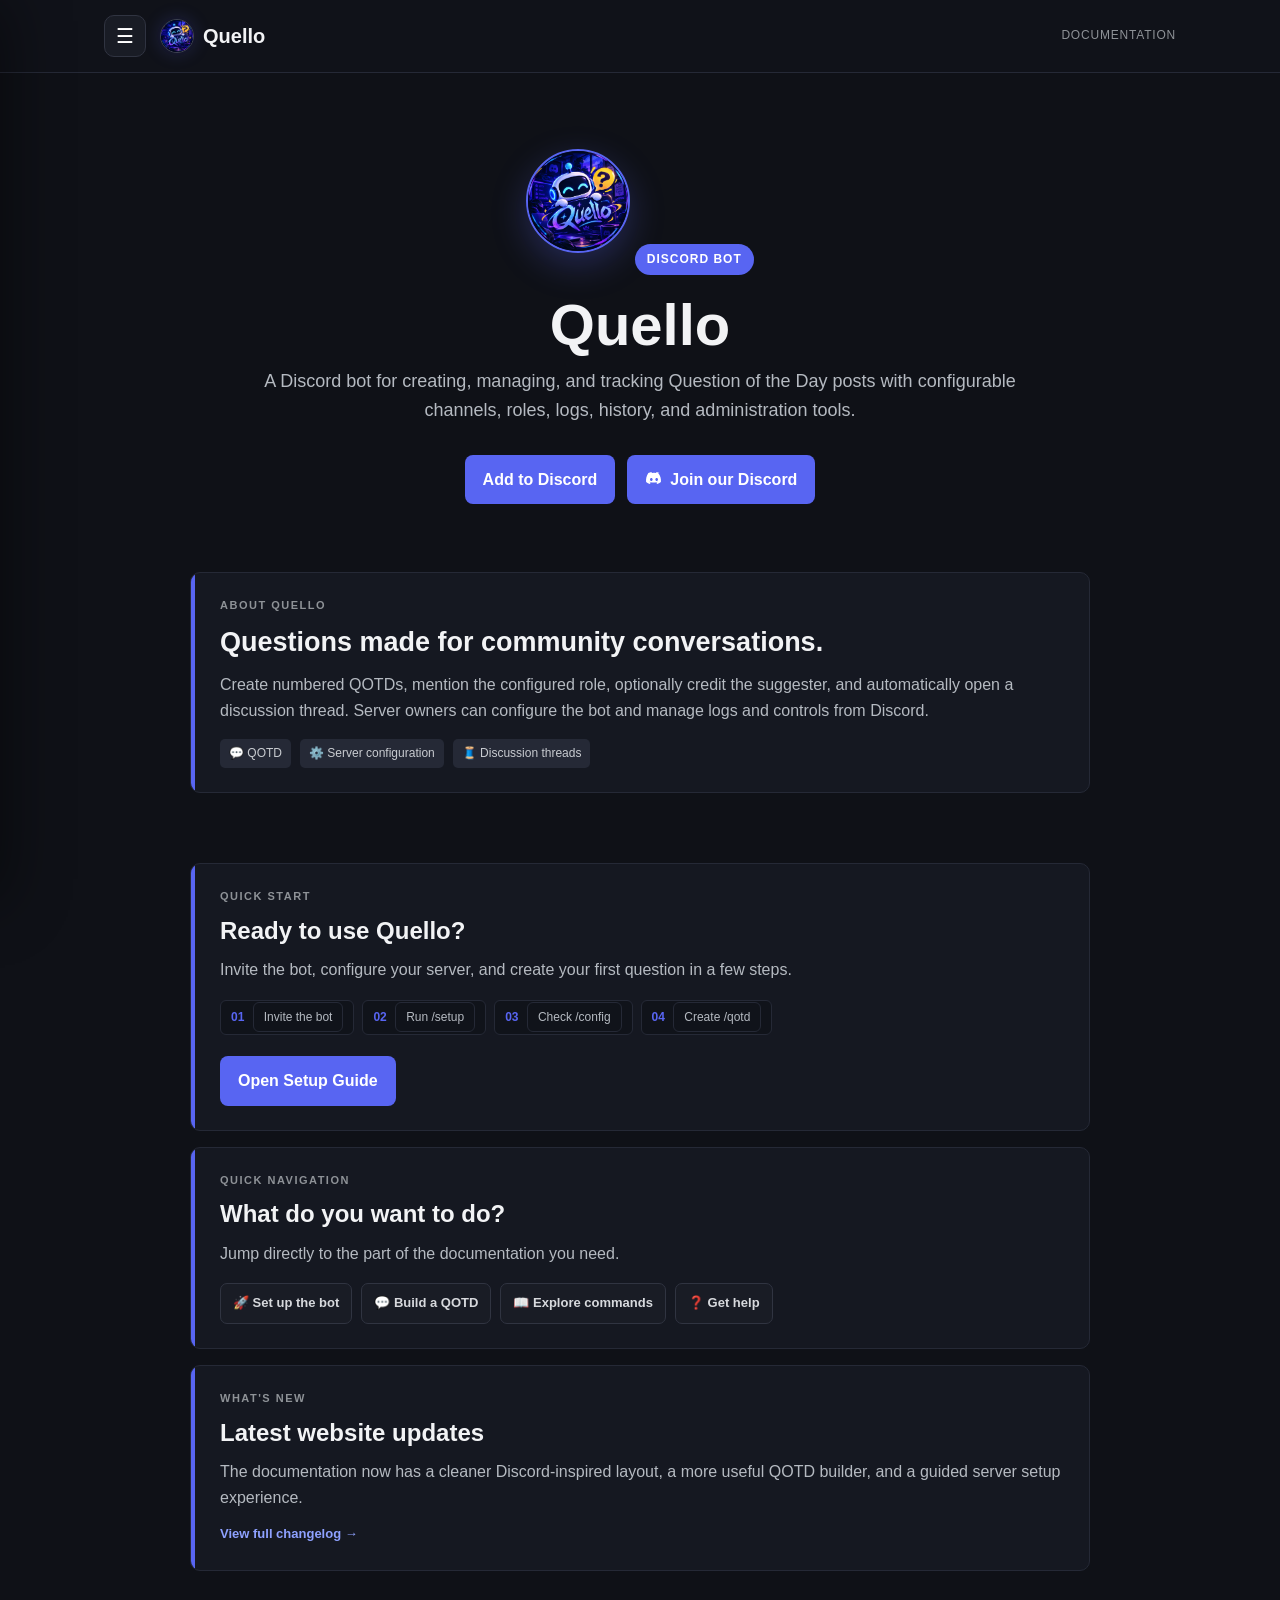
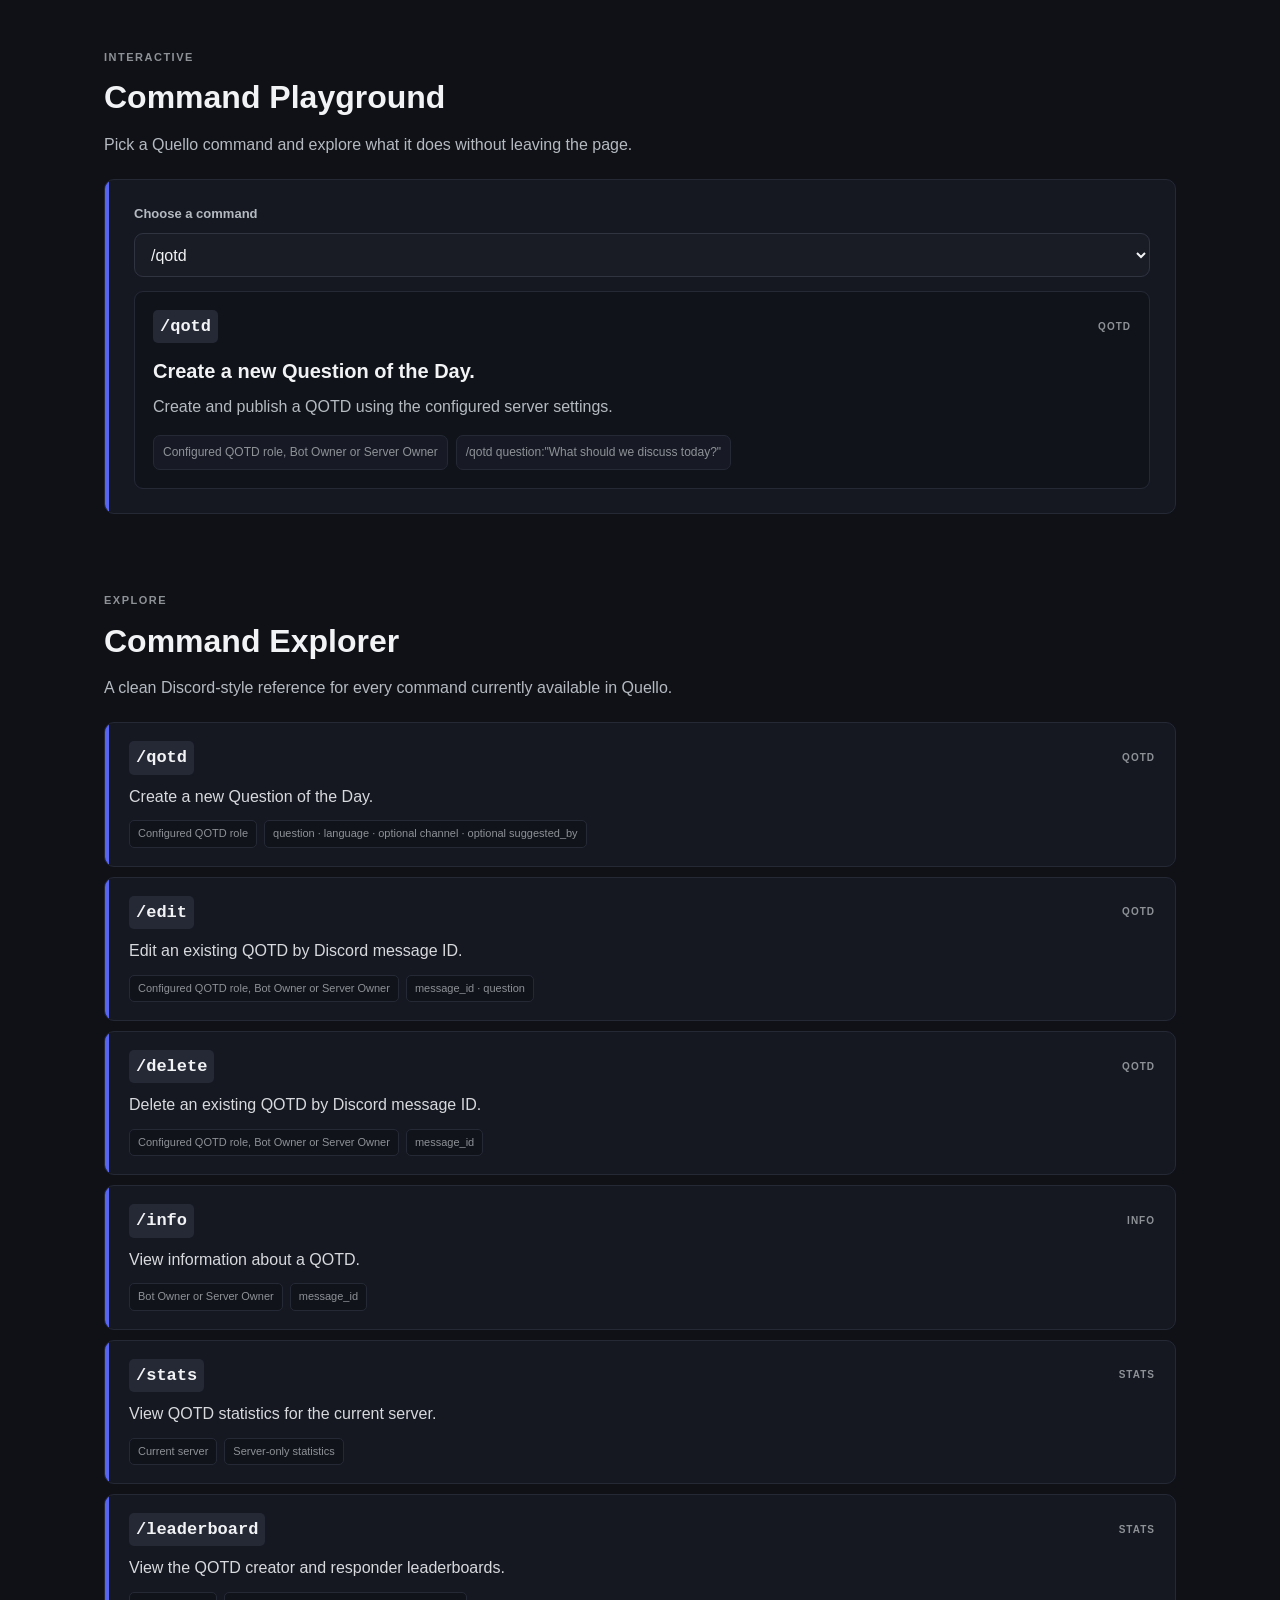
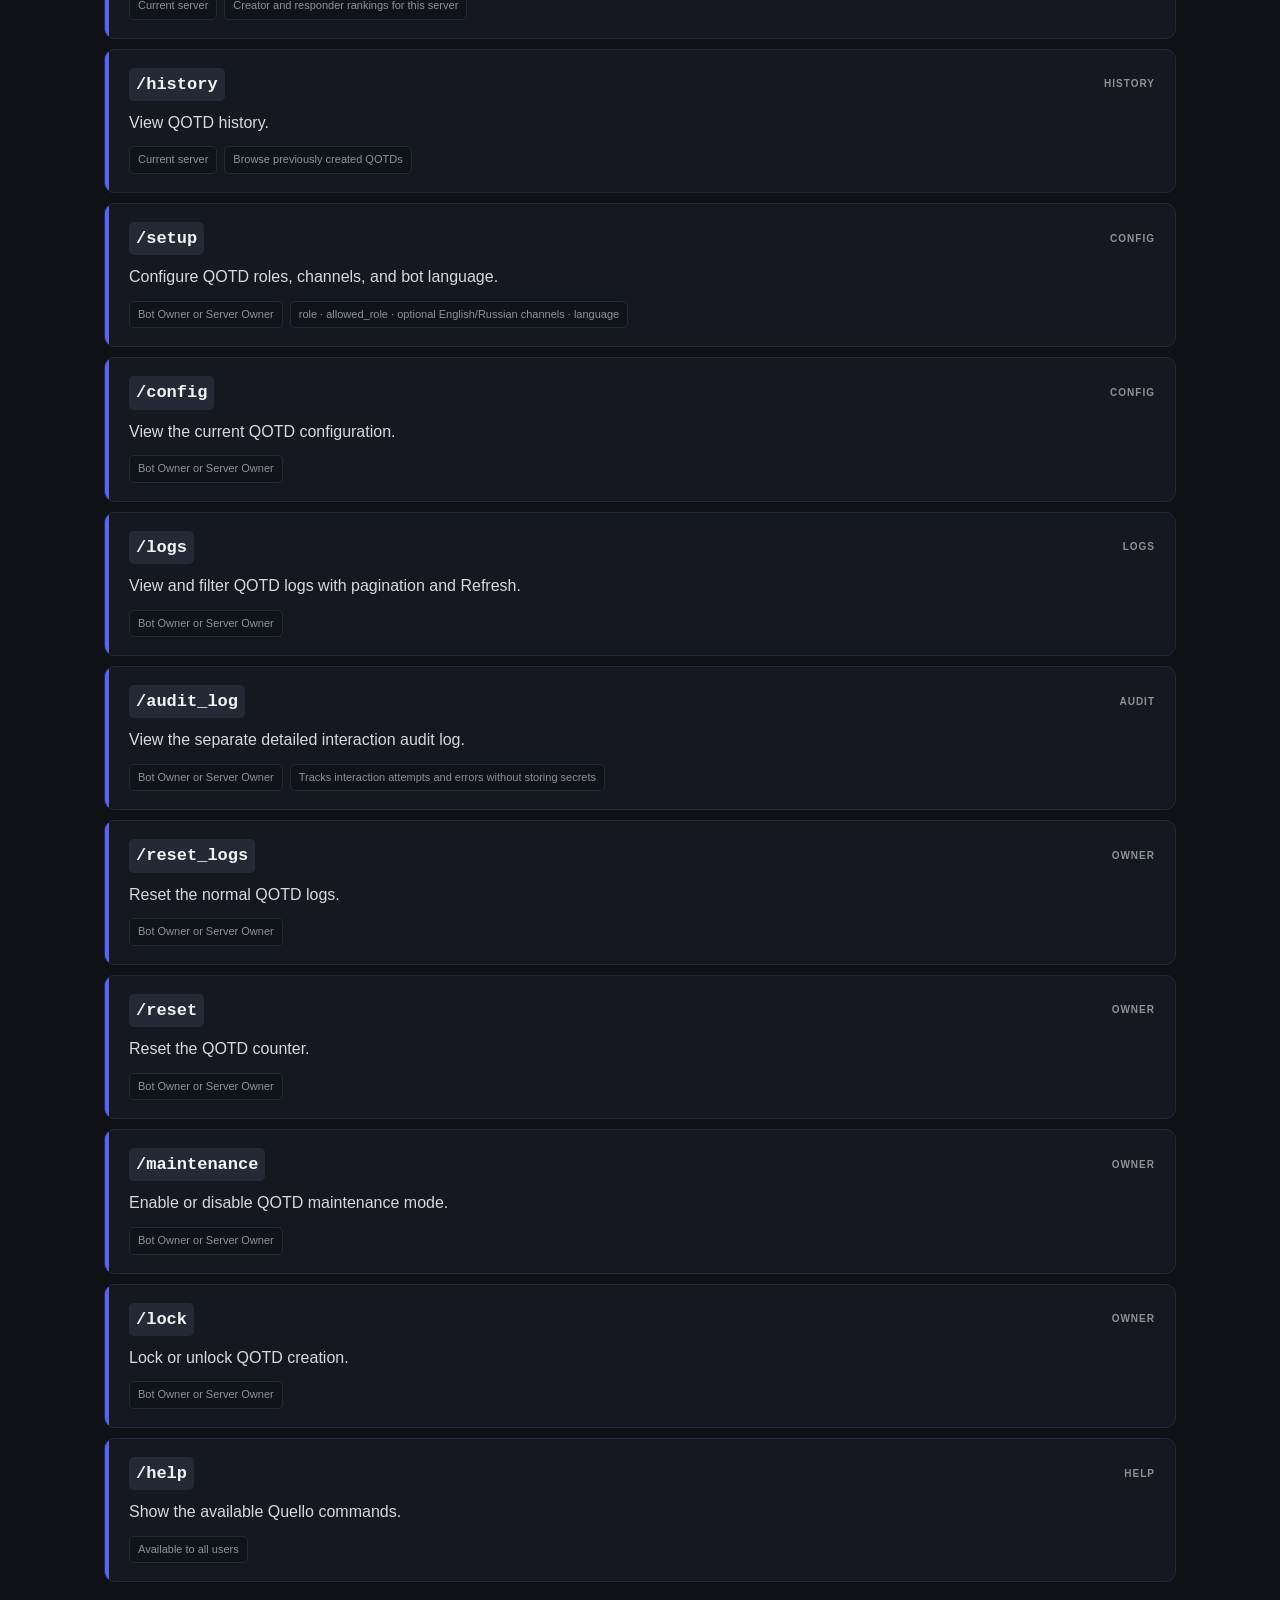
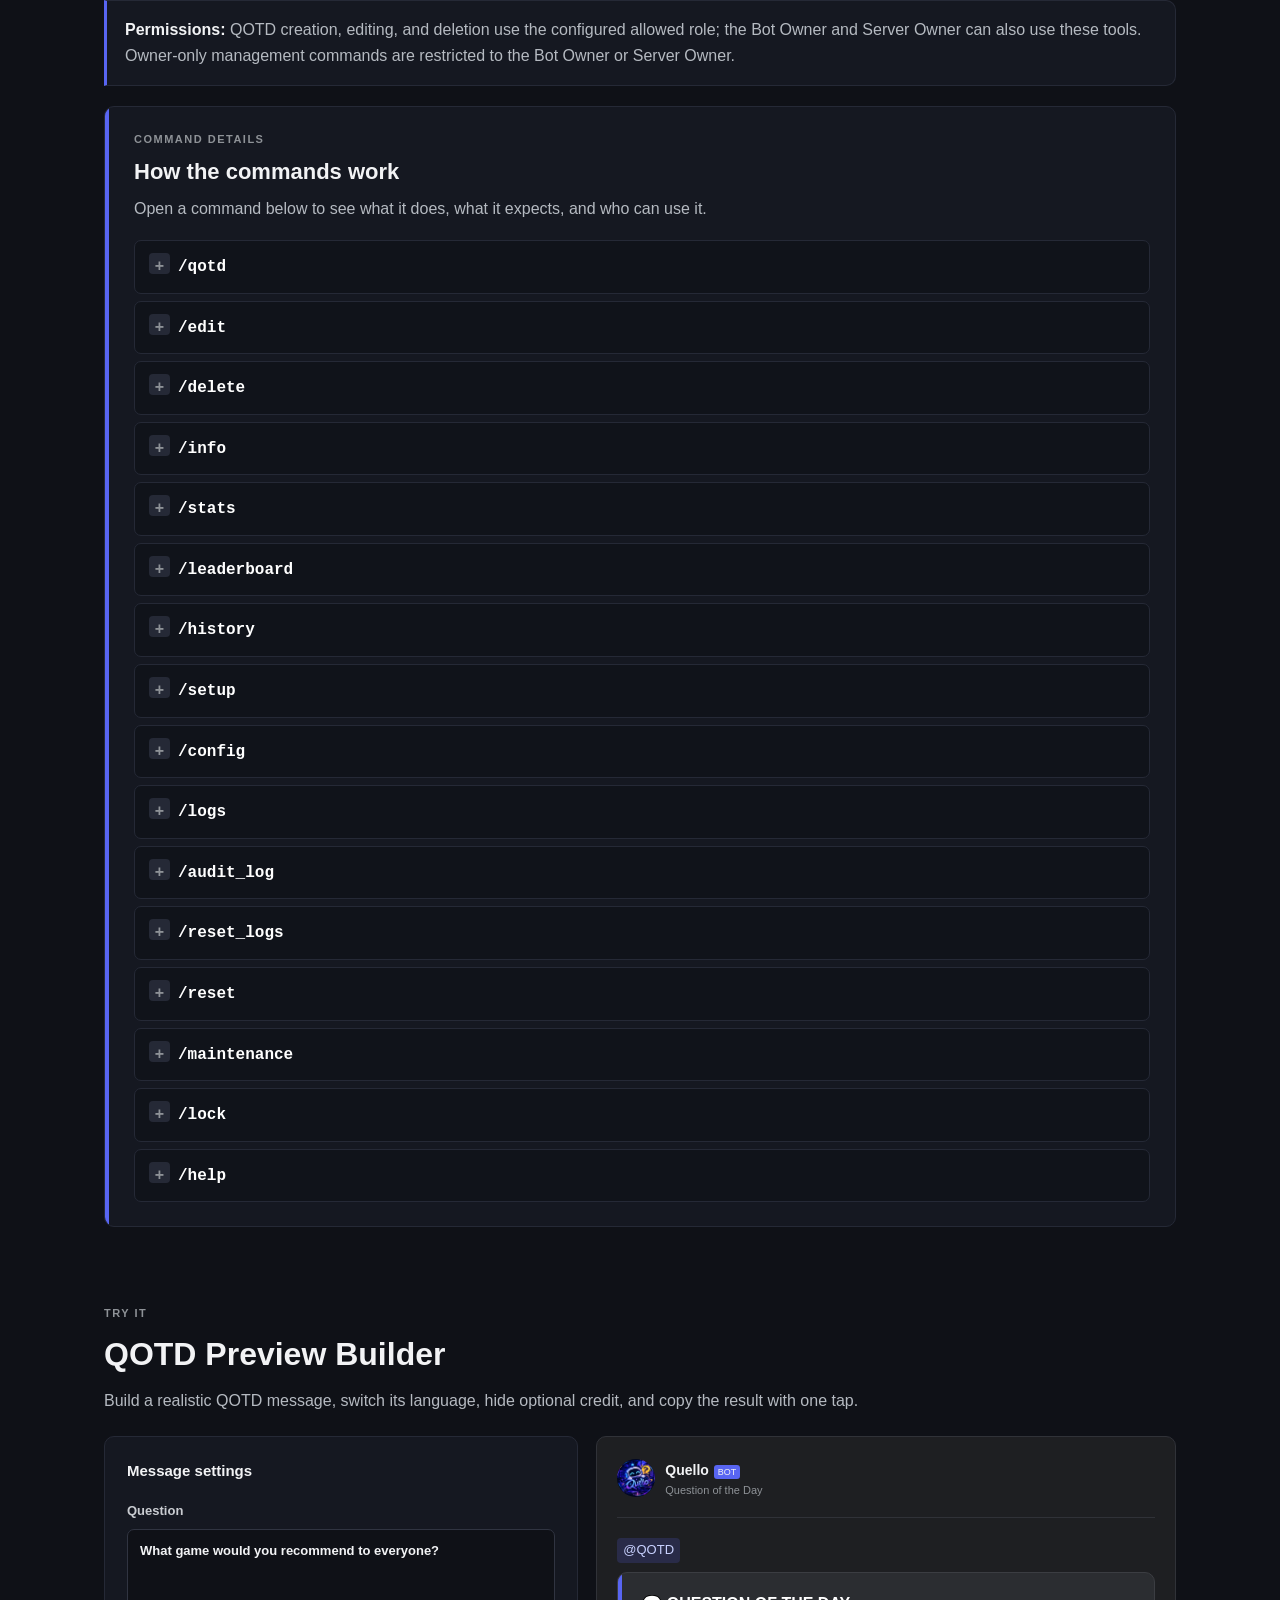
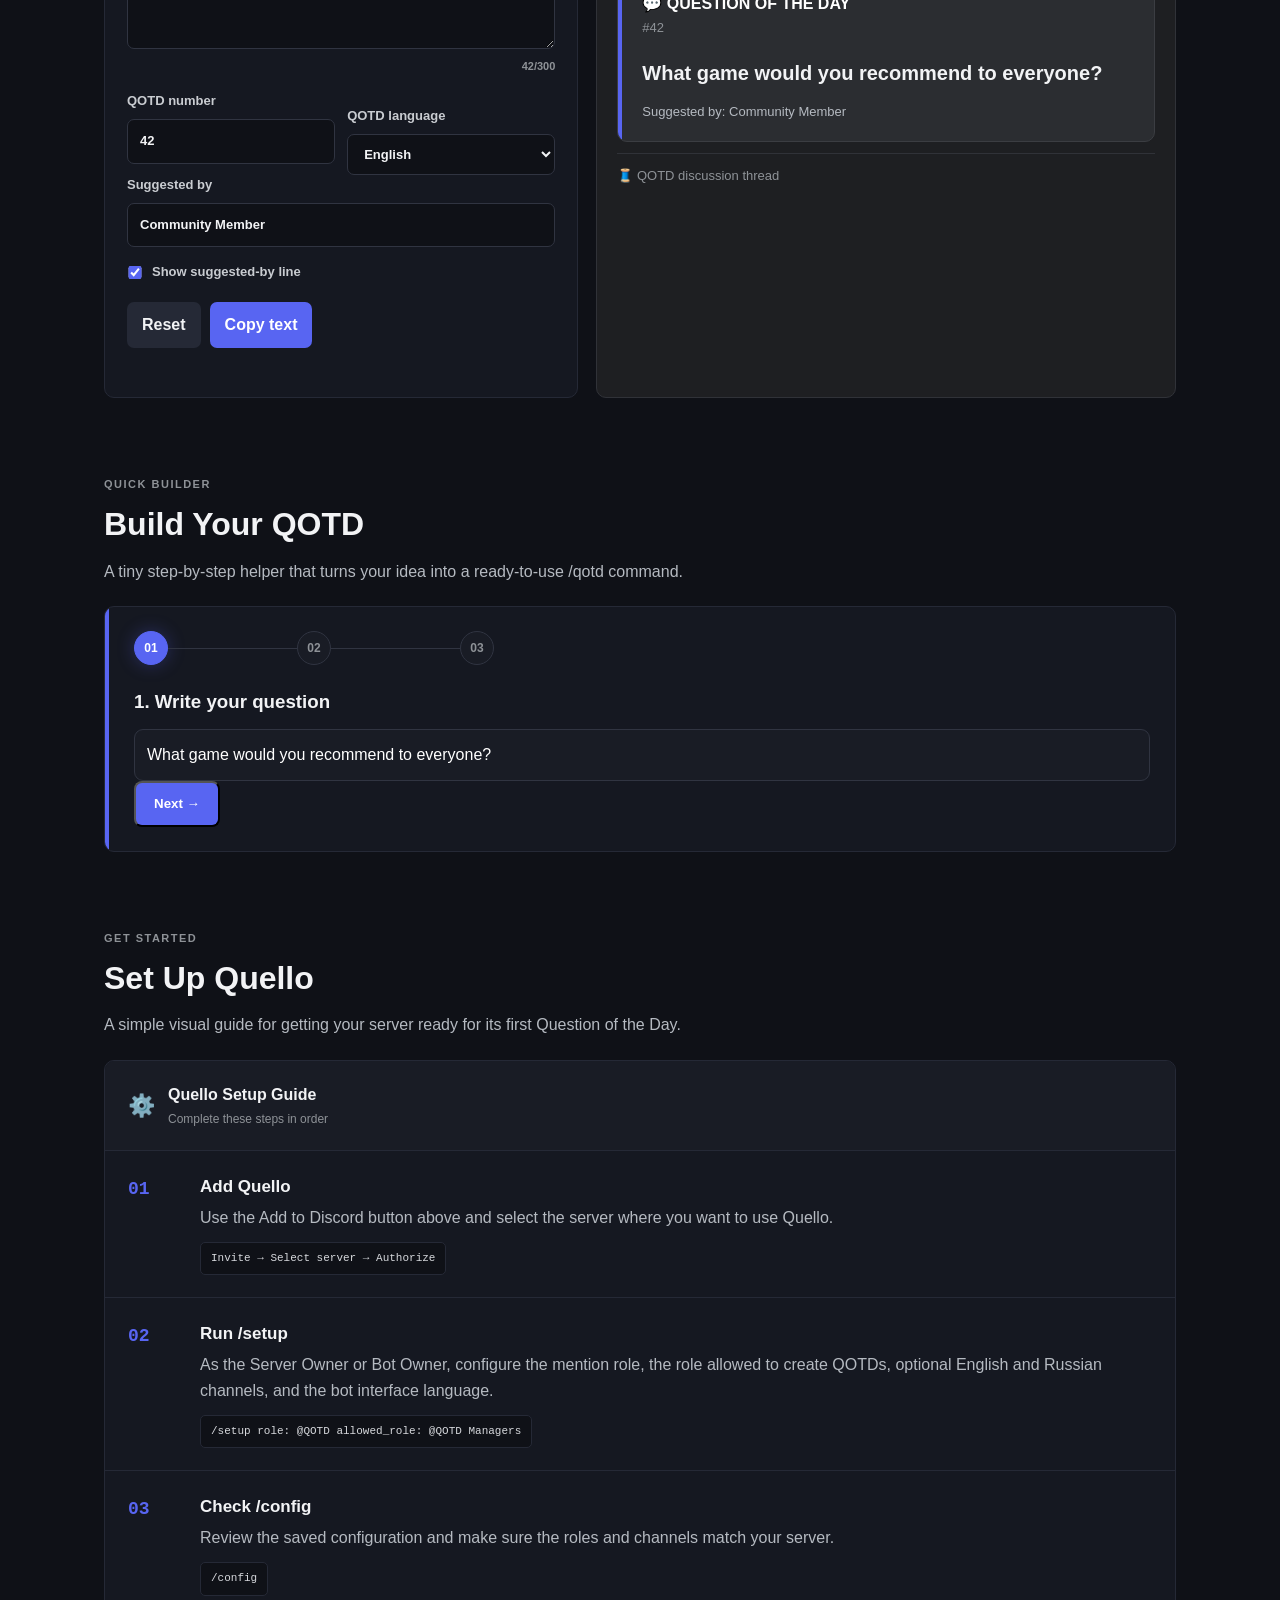
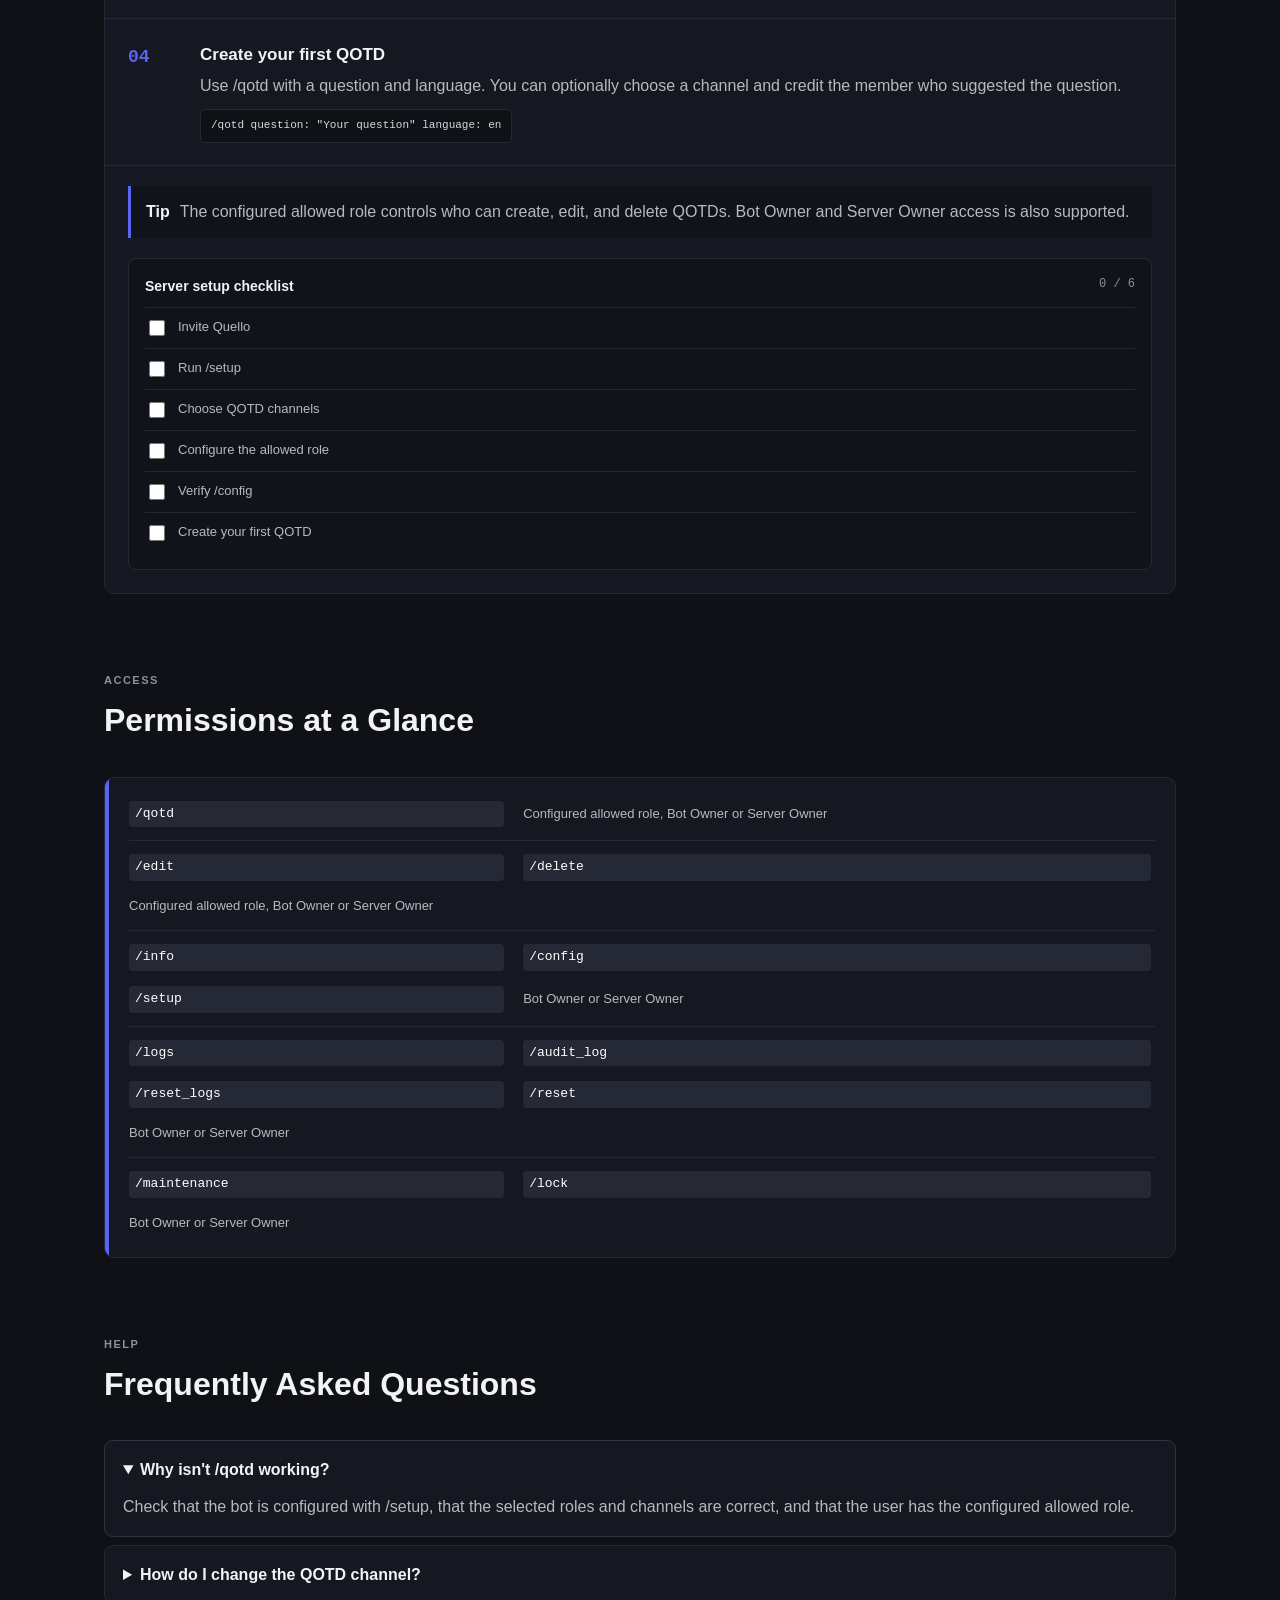
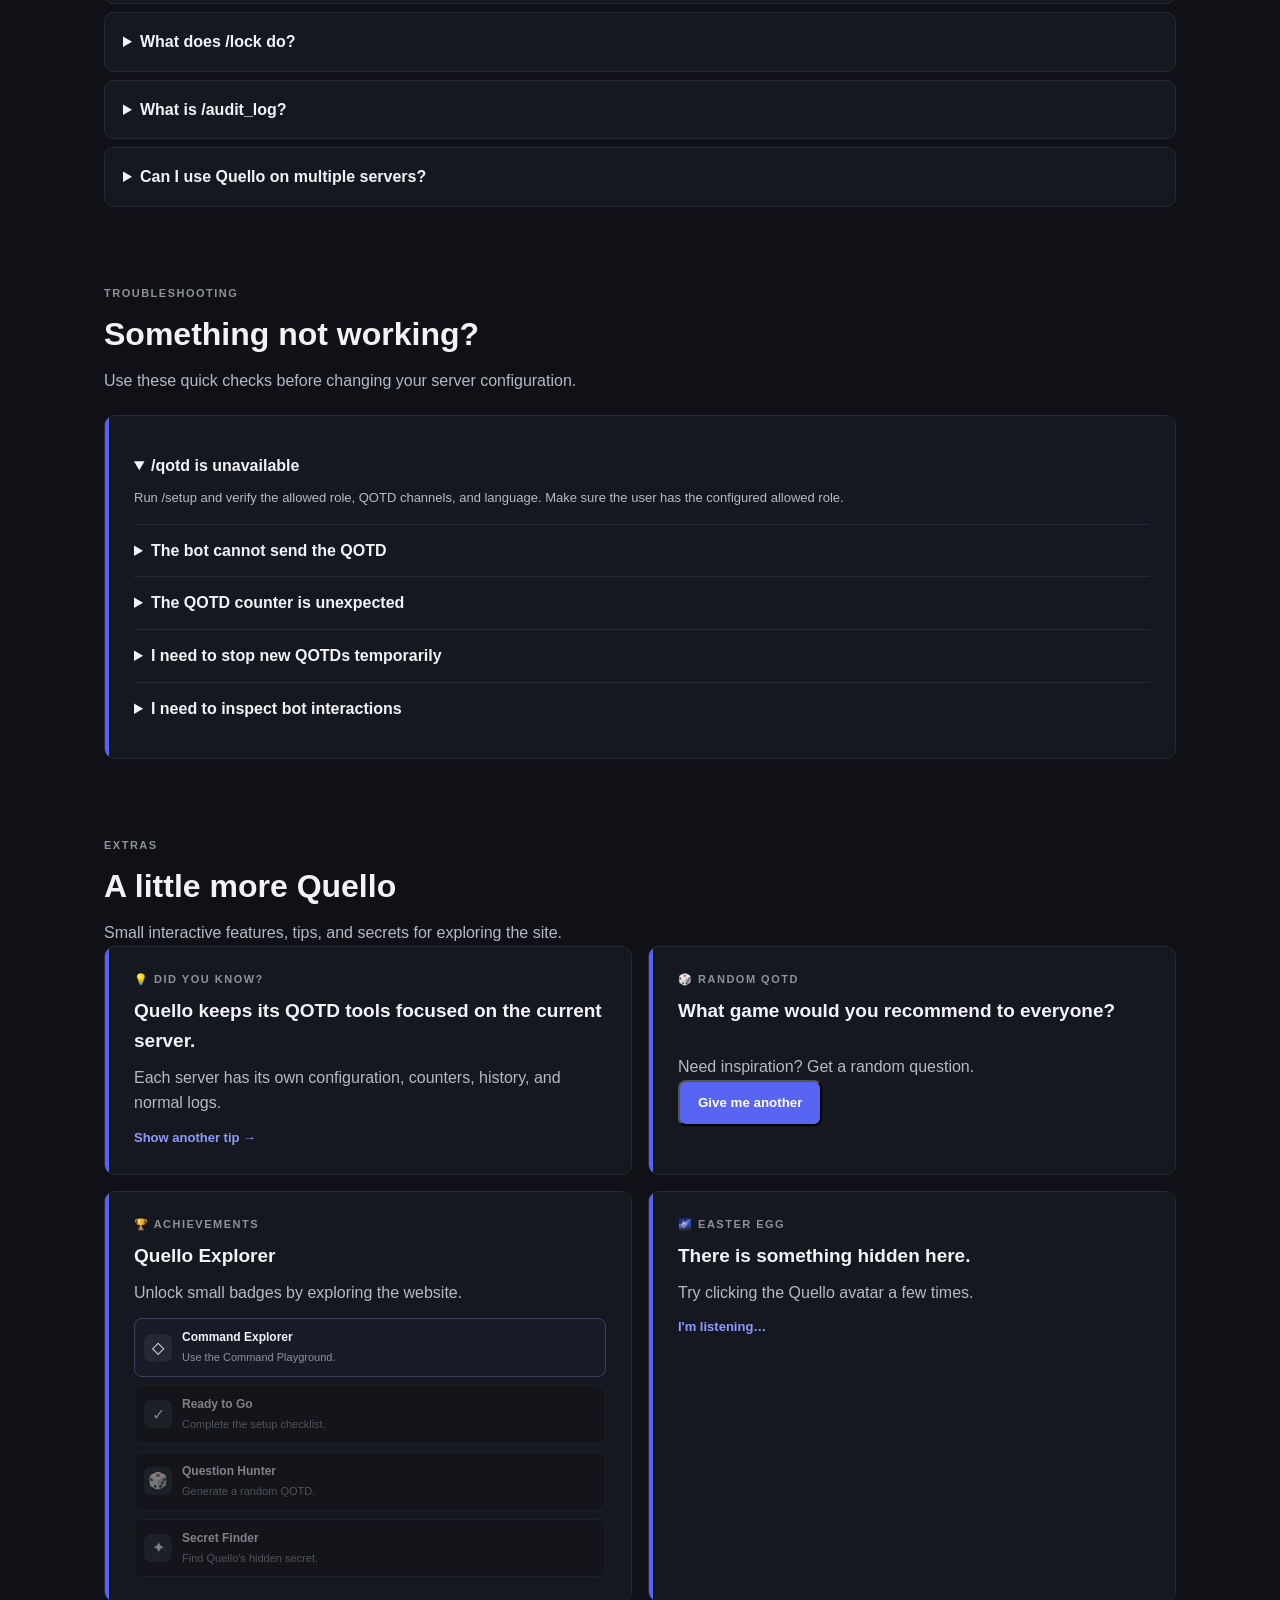
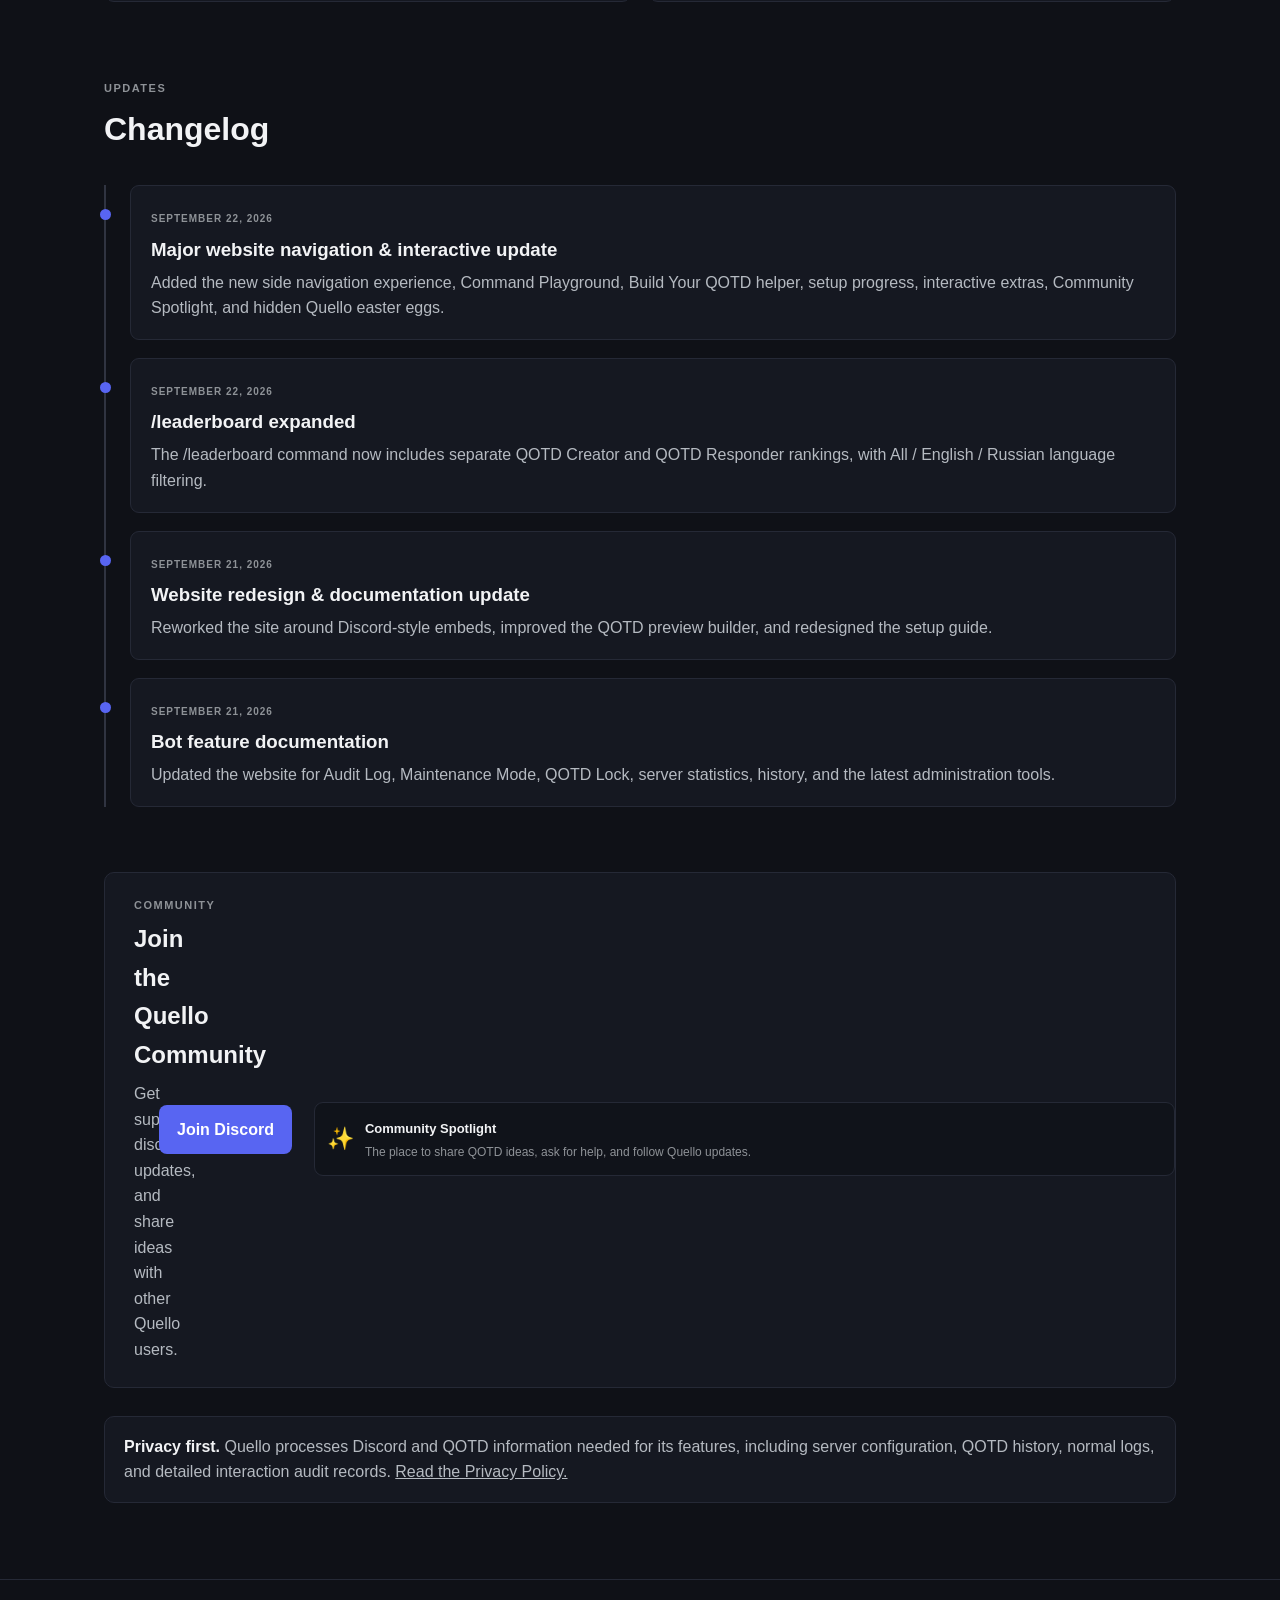
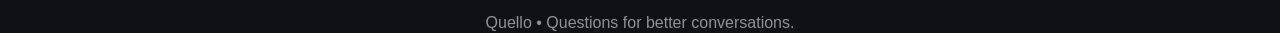
==== commit 8962a6b7: "Add files via upload" ====
--- a/index.html
+++ b/index.html
@@ -5,254 +5,119 @@
   <meta name="viewport" content="width=device-width,initial-scale=1">
   <meta name="description" content="Quello — your Question of the Day bot for creating, managing, and organizing QOTDs and discussions.">
   <title>Quello — Your Question of the Day Bot</title>
-
   <link rel="stylesheet" href="style.css?v=6">
   <link rel="icon" type="image/png" href="quello-avatar.png">
   <link rel="apple-touch-icon" href="quello-avatar.png">
 
-  <style>
-    /* =========================
-       QUELLO DOCUMENTATION TABS
-       ========================= */
-
-    .site-tabs {
-      max-width: 1120px;
-      margin: 0 auto;
-      padding: 0 24px;
-      display: flex;
-      align-items: center;
-      gap: 6px;
-      overflow-x: auto;
-      scrollbar-width: none;
-      border-top: 1px solid #252936;
-    }
-
-    .site-tabs::-webkit-scrollbar {
-      display: none;
-    }
-
-    .site-tab {
-      appearance: none;
-      -webkit-appearance: none;
-      border: 0 !important;
-      outline: none;
-      box-shadow: none !important;
-      background: transparent;
-      color: #aeb4bf;
-      font: inherit;
-      font-size: 13px;
-      font-weight: 650;
-      white-space: nowrap;
-      padding: 11px 13px;
-      min-height: 42px;
-      border-radius: 7px 7px 0 0;
-      cursor: pointer;
-      transition:
-        background .15s ease,
-        color .15s ease;
-    }
-
-    .site-tab:hover {
-      color: #fff;
-      background: #1d2029;
-    }
-
-    .site-tab.active {
-      color: #fff;
-      background: #252936;
-    }
-
-    .site-tab:focus,
-    .site-tab:focus-visible {
-      outline: none;
-      box-shadow: none;
-    }
-
-    .site-tab:focus-visible {
-      box-shadow: inset 0 0 0 2px #5865f2 !important;
-    }
-
-    [data-tab-panel][hidden] {
-      display: none !important;
-    }
-
-    .tab-panel-active {
-      animation: quelloTabIn .18s ease;
-    }
-
-    @keyframes quelloTabIn {
-      from {
-        opacity: .65;
-        transform: translateY(4px);
-      }
-
-      to {
-        opacity: 1;
-        transform: translateY(0);
-      }
-    }
-
-    @media (max-width: 600px) {
-      .site-tabs {
-        padding: 0 12px;
-        gap: 3px;
-      }
-
-      .site-tab {
-        font-size: 12px;
-        padding: 10px 11px;
-      }
-    }
-  </style>
+<style id="quello-side-menu-v2">
+.side-section-label{padding:4px 4px 6px;color:#6f7582;font-size:10px;font-weight:800;letter-spacing:.12em}
+.side-search{display:grid;gap:7px}
+.side-search-box{display:flex;align-items:center;gap:9px;min-height:46px;padding:0 12px;background:#171a22;border:1px solid #303441;border-radius:10px;transition:.16s ease}
+.side-search-box:focus-within{border-color:#5865f2;background:#1b1f2b;box-shadow:0 0 0 3px rgba(88,101,242,.12)}
+.side-search-box input{width:100%;border:0;outline:0;background:transparent;color:#f2f3f5;font:inherit;font-size:13px}
+.side-search-box input::placeholder{color:#777d89}
+.side-search-results{display:grid;gap:4px;max-height:210px;overflow:auto;padding:2px 0}
+.side-search-result{display:flex;align-items:center;gap:9px;padding:8px 10px;border-radius:8px;color:#c9ccd1;font-size:12px;font-weight:650;background:#171a22;border:1px solid transparent;cursor:pointer;text-align:left}
+.side-search-result:hover{background:#202430;color:#fff;border-color:#303441}
+.side-search-result small{display:block;color:#777d89;font-size:10px;font-weight:500;margin-top:1px}
+.side-action{width:100%;min-height:44px;padding:10px 12px;border:0;border-radius:9px;background:transparent;color:#b5bac1;font:inherit;font-size:14px;font-weight:700;display:flex;align-items:center;gap:11px;text-align:left;cursor:pointer;transition:.16s ease}
+a.side-action:hover,.side-action:hover{background:#191c25;color:#fff;transform:translateX(2px)}
+.side-action-primary{background:rgba(88,101,242,.13);color:#e8eaff;border:1px solid rgba(88,101,242,.25)}
+.side-action-primary:hover{background:rgba(88,101,242,.2)!important;border-color:rgba(88,101,242,.45)}
+.side-action-icon{width:22px;display:inline-flex;justify-content:center;flex:0 0 22px}
+.side-action span:last-child{min-width:0}
+.language-current-name{color:#9ca1ab;font-weight:600}
+@media(max-width:600px){.side-section-label{font-size:9px}.side-action{min-height:46px}}
+</style>
 </head>
-
 <body>
-
   <nav class="nav">
     <div class="nav-inner">
-      <button
-        class="menu-toggle"
-        id="menuToggle"
-        type="button"
-        aria-label="Open navigation"
-        aria-controls="sideMenu"
-        aria-expanded="false"
-      >☰</button>
-
-      <a class="brand" href="#home">
-        <img class="brand-avatar" src="quello-avatar.png" alt="Quello bot avatar">
-        <span>Quello</span>
-      </a>
-
+      <button class="menu-toggle" id="menuToggle" type="button" aria-label="Open navigation" aria-controls="sideMenu" aria-expanded="false">☰</button>
+      <a class="brand" href="#home"><img class="brand-avatar" src="quello-avatar.png" alt="Quello bot avatar"> <span>Quello</span></a>
       <span class="nav-hint" data-i18n="menu_hint">Documentation</span>
     </div>
   </nav>
 
   <div class="menu-overlay" id="menuOverlay"></div>
-
   <aside class="side-menu" id="sideMenu" aria-hidden="true">
-    <div class="side-menu-head">
-      <div class="side-brand">
-        <img src="quello-avatar.png" alt="Quello bot avatar">
-        <div>
-          <strong>Quello</strong>
-          <small data-i18n="menu_subtitle">Your Question of the Day bot</small>
-        </div>
-      </div>
-
-      <button
-        class="menu-close"
-        id="menuClose"
-        type="button"
-        aria-label="Close navigation"
-      >×</button>
-    </div>
-
-    <div class="side-menu-links">
-      <a href="#home" data-i18n="menu_home">⌂ Home</a>
-      <a href="#commands" data-i18n="menu_commands">▣ Commands</a>
-      <a href="#playground" data-i18n="menu_playground">◇ Command Playground</a>
-      <a href="#preview" data-i18n="menu_preview">✦ QOTD Preview</a>
-      <a href="#qotd-flow" data-i18n="menu_qotd_flow">➜ Build a QOTD</a>
-      <a href="#setup" data-i18n="menu_setup">⚙ Setup</a>
-      <a href="#faq" data-i18n="menu_faq">? FAQ</a>
-      <a href="#troubleshooting" data-i18n="menu_trouble">⚠ Troubleshooting</a>
-      <a href="#changelog" data-i18n="menu_changelog">↻ Changelog</a>
-      <a href="#community" data-i18n="menu_community">☁ Community</a>
-      <a href="#extras" data-i18n="menu_extras">✦ Quello Extras</a>
-      <a href="#extras" data-i18n="menu_random">🎲 Random QOTD</a>
-      <a href="#community" data-i18n="menu_spotlight">✨ Community Spotlight</a>
-
-      <div class="side-divider"></div>
-
-      <a href="terms.html" data-i18n="menu_terms">Terms of Service</a>
-      <a href="privacy.html" data-i18n="menu_privacy">Privacy Policy</a>
-
-      <div class="language-picker" id="languagePicker">
-        <button
-          class="language-switch side-language"
-          id="languageSwitch"
-          type="button"
-          aria-haspopup="listbox"
-          aria-expanded="false"
-        >
-          <span class="language-current-flag" id="languageCurrentFlag">🇬🇧</span>
-          <span class="language-current-code" id="languageCurrentCode">EN</span>
-          <span class="language-caret" aria-hidden="true">⌃</span>
+      <div class="side-menu-head">
+        <div class="side-brand"><img src="quello-avatar.png" alt="Quello bot avatar"><div><strong>Quello</strong><small data-i18n="menu_subtitle">Your Question of the Day bot</small></div></div>
+        <button class="menu-close" id="menuClose" type="button" aria-label="Close navigation">×</button>
+      </div>
+
+      <div class="side-menu-links">
+        <div class="side-search">
+          <div class="side-section-label" data-i18n="side_search_label">SEARCH</div>
+          <div class="side-search-box">
+            <span aria-hidden="true">🔍</span>
+            <input id="sideSearchInput" type="search" autocomplete="off" data-i18n-placeholder="side_search_placeholder" placeholder="Search documentation..." aria-label="Search documentation">
+          </div>
+          <div class="side-search-results" id="sideSearchResults" hidden></div>
+        </div>
+
+        <div class="side-divider"></div>
+        <div class="side-section-label" data-i18n="side_quick_actions">⚡ QUICK ACTIONS</div>
+
+        <a class="side-action side-action-primary" href="https://discord.com/oauth2/authorize?client_id=1548745092586676246" target="_blank" rel="noopener noreferrer">
+          <span class="side-action-icon">🤖</span><span data-i18n="side_add_discord">Add Quello to Discord</span>
+        </a>
+        <a class="side-action" href="https://discord.gg/rYqGXWRbfJ" target="_blank" rel="noopener noreferrer">
+          <span class="side-action-icon">💬</span><span data-i18n="side_join_community">Join Community</span>
+        </a>
+        <button class="side-action" id="sideRandomQotd" type="button">
+          <span class="side-action-icon">🎲</span><span data-i18n="side_random_qotd">Random QOTD</span>
         </button>
-
-        <div
-          class="language-dropdown"
-          id="languageDropdown"
-          role="listbox"
-          aria-label="Language"
-        >
-          <button type="button" class="language-option active" data-language="en" role="option" aria-selected="true">
-            <span>🇬🇧</span><span>English</span>
+        <a class="side-action" href="#playground">
+          <span class="side-action-icon">🧪</span><span data-i18n="side_open_playground">Open Playground</span>
+        </a>
+
+        <div class="side-divider"></div>
+        <div class="side-section-label" data-i18n="side_resources">📚 RESOURCES</div>
+
+        <a class="side-action" href="#home">
+          <span class="side-action-icon">📖</span><span data-i18n="side_documentation">Documentation</span>
+        </a>
+        <a class="side-action" href="https://discord.gg/rYqGXWRbfJ" target="_blank" rel="noopener noreferrer">
+          <span class="side-action-icon">🆘</span><span data-i18n="side_support">Support</span>
+        </a>
+        <a class="side-action" href="terms.html">
+          <span class="side-action-icon">📝</span><span data-i18n="menu_terms">Terms of Service</span>
+        </a>
+        <a class="side-action" href="privacy.html">
+          <span class="side-action-icon">🔒</span><span data-i18n="menu_privacy">Privacy Policy</span>
+        </a>
+
+        <div class="side-divider"></div>
+        <div class="side-section-label" data-i18n="side_language_label">🌐 LANGUAGE</div>
+        <div class="language-picker" id="languagePicker">
+          <button class="language-switch side-language" id="languageSwitch" type="button" aria-haspopup="listbox" aria-expanded="false">
+            <span class="language-current-flag" id="languageCurrentFlag">🇬🇧</span>
+            <span class="language-current-code" id="languageCurrentCode">EN</span>
+            <span class="language-current-name" id="languageCurrentName">English</span>
+            <span class="language-caret" aria-hidden="true">⌃</span>
           </button>
-
-          <button type="button" class="language-option" data-language="ru" role="option" aria-selected="false">
-            <span>🇷🇺</span><span>Русский</span>
-          </button>
-
-          <button type="button" class="language-option" data-language="de" role="option" aria-selected="false">
-            <span>🇩🇪</span><span>Deutsch</span>
-          </button>
-
-          <button type="button" class="language-option" data-language="fr" role="option" aria-selected="false">
-            <span>🇫🇷</span><span>Français</span>
-          </button>
-
-          <button type="button" class="language-option" data-language="it" role="option" aria-selected="false">
-            <span>🇮🇹</span><span>Italiano</span>
-          </button>
-        </div>
-      </div>
-    </div>
-  </aside>
+          <div class="language-dropdown" id="languageDropdown" role="listbox" aria-label="Language">
+            <button type="button" class="language-option active" data-language="en" role="option" aria-selected="true"><span>🇬🇧</span><span>English</span></button>
+            <button type="button" class="language-option" data-language="ru" role="option" aria-selected="false"><span>🇷🇺</span><span>Русский</span></button>
+            <button type="button" class="language-option" data-language="de" role="option" aria-selected="false"><span>🇩🇪</span><span>Deutsch</span></button>
+            <button type="button" class="language-option" data-language="fr" role="option" aria-selected="false"><span>🇫🇷</span><span>Français</span></button>
+            <button type="button" class="language-option" data-language="it" role="option" aria-selected="false"><span>🇮🇹</span><span>Italiano</span></button>
+          </div>
+        </div>
+      </div>
+    </aside>
 
   <main class="container" id="home">
-
-    <!-- =========================
-         HOME TAB
-         ========================= -->
-
     <section class="hero">
       <img class="hero-avatar" src="quello-avatar.png" alt="Quello bot avatar">
-
       <span class="badge" data-i18n="badge">DISCORD BOT</span>
-
       <h1>Quello</h1>
-
-      <p class="subtitle" data-i18n="hero_subtitle">
-        A Discord bot for creating, managing, and tracking Question of the Day posts with configurable channels, roles, logs, history, and administration tools.
-      </p>
-
+      <p class="subtitle" data-i18n="hero_subtitle">A Discord bot for creating, managing, and tracking Question of the Day posts with configurable channels, roles, logs, history, and administration tools.</p>
       <div class="buttons">
-        <a
-          class="button"
-          href="https://discord.com/oauth2/authorize?client_id=1548745092586676246"
-          data-i18n="add_discord"
-        >Add to Discord</a>
-
-        <a
-          class="button discord-button"
-          href="https://discord.gg/rYqGXWRbfJ"
-          target="_blank"
-          rel="noopener noreferrer"
-        >
-          <svg
-            class="discord-logo"
-            viewBox="0 0 24 24"
-            aria-hidden="true"
-            xmlns="http://www.w3.org/2000/svg"
-          >
-            <path
-              fill="currentColor"
-              d="M19.54 4.1A16.7 16.7 0 0 0 15.38 2.8c-.18.32-.38.75-.52 1.09a15.6 15.6 0 0 0-5.72 0A11.8 11.8 0 0 0 8.61 2.8c-1.5.26-2.9.7-4.15 1.3C1.82 8.16 1.11 12.1 1.47 15.98a16.8 16.8 0 0 0 5.1 2.58c.41-.56.77-1.16 1.08-1.8-.59-.22-1.15-.49-1.68-.8.14-.1.27-.2.4-.3 3.24 1.5 6.75 1.5 9.95 0 .13.1.26.2.4.3-.54.31-1.1.58-1.69.8.31.64.67 1.24 1.08 1.8a16.8 16.8 0 0 0 5.1-2.58c.42-4.49-.72-8.39-3.67-11.88ZM8.43 14.72c-.97 0-1.77-.9-1.77-2s.78-2 1.77-2 1.78.9 1.77 2c0 1.1-.79 2-1.77 2Zm7.14 0c-.97 0-1.77-.9-1.77-2s.78-2 1.77-2 1.78.9 1.77 2c0 1.1-.79 2-1.77 2Z"
-            />
-          </svg>
-
+        <a class="button" href="https://discord.com/oauth2/authorize?client_id=1548745092586676246" data-i18n="add_discord">Add to Discord</a>
+        <a class="button discord-button" href="https://discord.gg/rYqGXWRbfJ" target="_blank" rel="noopener noreferrer">
+          <svg class="discord-logo" viewBox="0 0 24 24" aria-hidden="true" xmlns="http://www.w3.org/2000/svg"><path fill="currentColor" d="M19.54 4.1A16.7 16.7 0 0 0 15.38 2.8c-.18.32-.38.75-.52 1.09a15.6 15.6 0 0 0-5.72 0A11.8 11.8 0 0 0 8.61 2.8c-1.5.26-2.9.7-4.15 1.3C1.82 8.16 1.11 12.1 1.47 15.98a16.8 16.8 0 0 0 5.1 2.58c.41-.56.77-1.16 1.08-1.8-.59-.22-1.15-.49-1.68-.8.14-.1.27-.2.4-.3 3.24 1.5 6.75 1.5 9.95 0 .13.1.26.2.4.3-.54.31-1.1.58-1.69.8.31.64.67 1.24 1.08 1.8a16.8 16.8 0 0 0 5.1-2.58c.42-4.49-.72-8.39-3.67-11.88ZM8.43 14.72c-.97 0-1.77-.9-1.77-2s.78-2 1.77-2 1.78.9 1.77 2c0 1.1-.79 2-1.77 2Zm7.14 0c-.97 0-1.77-.9-1.77-2s.78-2 1.77-2 1.78.9 1.77 2c0 1.1-.79 2-1.77 2Z"/></svg>
           <span data-i18n="join_discord">Join our Discord</span>
         </a>
       </div>
@@ -260,2331 +125,734 @@
 
     <section class="hero-embed">
       <div class="embed-accent"></div>
-
       <div class="embed-content">
         <div class="embed-label" data-i18n="overview_label">ABOUT QUELLO</div>
-
-        <h2 data-i18n="overview_title">
-          Questions made for community conversations.
-        </h2>
-
-        <p data-i18n="overview_text">
-          Create numbered QOTDs, mention the configured role, optionally credit the suggester, and automatically open a discussion thread. Server owners can configure the bot and manage logs and controls from Discord.
-        </p>
-
+        <h2 data-i18n="overview_title">Questions made for community conversations.</h2>
+        <p data-i18n="overview_text">Create numbered QOTDs, mention the configured role, optionally credit the suggester, and automatically open a discussion thread. Server owners can configure the bot and manage logs and controls from Discord.</p>
         <div class="embed-meta">
-          <span>💬 QOTD</span>
-          <span>⚙️ Server configuration</span>
-          <span>🧵 Discussion threads</span>
+          <span>💬 QOTD</span><span>⚙️ Server configuration</span><span>🧵 Discussion threads</span>
         </div>
       </div>
     </section>
 
     <section class="quick-start discord-embed">
       <div class="embed-accent"></div>
-
       <div class="embed-content">
-        <span class="eyebrow" data-i18n="eyebrow_quickstart">
-          QUICK START
-        </span>
-
-        <h2 data-i18n="quickstart_title">
-          Ready to use Quello?
-        </h2>
-
-        <p data-i18n="quickstart_text">
-          Invite the bot, configure your server, and create your first question in a few steps.
-        </p>
-
+        <span class="eyebrow" data-i18n="eyebrow_quickstart">QUICK START</span>
+        <h2 data-i18n="quickstart_title">Ready to use Quello?</h2>
+        <p data-i18n="quickstart_text">Invite the bot, configure your server, and create your first question in a few steps.</p>
         <div class="quick-steps">
           <span><b>01</b> <span data-i18n="quick1">Invite the bot</span></span>
           <span><b>02</b> <span data-i18n="quick2">Run /setup</span></span>
           <span><b>03</b> <span data-i18n="quick3">Check /config</span></span>
           <span><b>04</b> <span data-i18n="quick4">Create /qotd</span></span>
         </div>
-
-        <a class="button" href="#setup" data-i18n="quickstart_button">
-          Open Setup Guide
-        </a>
+        <a class="button" href="#setup" data-i18n="quickstart_button">Open Setup Guide</a>
       </div>
     </section>
 
     <section class="discord-embed intent-embed">
       <div class="embed-accent"></div>
-
       <div class="embed-content">
-        <span class="eyebrow" data-i18n="eyebrow_intent">
-          QUICK NAVIGATION
-        </span>
-
-        <h2 data-i18n="intent_title">
-          What do you want to do?
-        </h2>
-
-        <p data-i18n="intent_text">
-          Jump directly to the part of the documentation you need.
-        </p>
-
+        <span class="eyebrow" data-i18n="eyebrow_intent">QUICK NAVIGATION</span>
+        <h2 data-i18n="intent_title">What do you want to do?</h2>
+        <p data-i18n="intent_text">Jump directly to the part of the documentation you need.</p>
         <div class="intent-actions">
-          <a href="#setup" class="intent-button" data-i18n="intent_setup">
-            🚀 Set up the bot
-          </a>
-
-          <a href="#preview" class="intent-button" data-i18n="intent_qotd">
-            💬 Build a QOTD
-          </a>
-
-          <a href="#commands" class="intent-button" data-i18n="intent_commands">
-            📖 Explore commands
-          </a>
-
-          <a href="#faq" class="intent-button" data-i18n="intent_help">
-            ❓ Get help
-          </a>
+          <a href="#setup" class="intent-button" data-i18n="intent_setup">🚀 Set up the bot</a>
+          <a href="#preview" class="intent-button" data-i18n="intent_qotd">💬 Build a QOTD</a>
+          <a href="#commands" class="intent-button" data-i18n="intent_commands">📖 Explore commands</a>
+          <a href="#faq" class="intent-button" data-i18n="intent_help">❓ Get help</a>
         </div>
       </div>
     </section>
 
     <section class="discord-embed whats-new">
       <div class="embed-accent"></div>
-
       <div class="embed-content">
-        <span class="eyebrow" data-i18n="eyebrow_new">
-          WHAT'S NEW
-        </span>
-
-        <h2 data-i18n="new_title">
-          Latest website updates
-        </h2>
-
-        <p data-i18n="new_text">
-          Quello now has a smarter side navigation experience, an interactive Command Playground, a guided QOTD builder, setup progress, community highlights, and hidden extras.
-        </p>
-
-        <a href="#changelog" class="text-link" data-i18n="new_button">
-          View full changelog →
-        </a>
-      </div>
-    </section>
-
-
-    <!-- =========================
-         PLAYGROUND TAB
-         ========================= -->
+        <span class="eyebrow" data-i18n="eyebrow_new">WHAT'S NEW</span>
+        <h2 data-i18n="new_title">Latest website updates</h2>
+        <p data-i18n="new_text">Quello now has a smarter side navigation experience, an interactive Command Playground, a guided QOTD builder, setup progress, community highlights, and hidden extras.</p>
+        <a href="#changelog" class="text-link" data-i18n="new_button">View full changelog →</a>
+      </div>
+    </section>
 
     <section class="section" id="playground">
-
       <div class="section-heading">
         <div>
-          <span class="eyebrow" data-i18n="eyebrow_playground">
-            INTERACTIVE
-          </span>
-
-          <h2 data-i18n="playground_title">
-            Command Playground
-          </h2>
-
-          <p class="section-intro" data-i18n="playground_intro">
-            Pick a Quello command and explore what it does without leaving the page.
-          </p>
-        </div>
-      </div>
-
+          <span class="eyebrow" data-i18n="eyebrow_playground">INTERACTIVE</span>
+          <h2 data-i18n="playground_title">Command Playground</h2>
+          <p class="section-intro" data-i18n="playground_intro">Pick a Quello command and explore what it does without leaving the page.</p>
+        </div>
+      </div>
       <div class="playground-grid discord-embed">
         <div class="embed-accent"></div>
-
         <div class="embed-content">
-
-          <label class="playground-label" data-i18n="playground_choose">
-            Choose a command
-          </label>
-
-          <button
-            type="button"
-            class="playground-picker-trigger"
-            id="commandPickerTrigger"
-            aria-haspopup="dialog"
-            aria-expanded="false"
-          >
-            <span>
-              <strong id="commandPickerName">/qotd</strong>
-              <small id="commandPickerLabel">Create a QOTD</small>
-            </span>
-
-            <span class="picker-chevron">⌄</span>
-          </button>
-
-          <div
-            class="command-drawer"
-            id="commandDrawer"
-            aria-hidden="true"
-          >
-            <div
-              class="command-drawer-backdrop"
-              data-command-close
-            ></div>
-
-            <div
-              class="command-drawer-panel"
-              role="dialog"
-              aria-modal="true"
-            >
-
-              <div class="command-drawer-header">
-                <div>
-                  <span class="eyebrow">
-                    COMMAND PLAYGROUND
-                  </span>
-
-                  <h3>Choose a command</h3>
-                </div>
-
-                <button
-                  type="button"
-                  class="command-drawer-close"
-                  data-command-close
-                  aria-label="Close"
-                >×</button>
-              </div>
-
-              <div class="command-options" id="commandOptions">
-
-                <button type="button" class="command-option active" data-command="qotd">
-                  <span class="command-option-icon">💬</span>
-                  <span>
-                    <strong>/qotd</strong>
-                    <small>Create a QOTD</small>
-                  </span>
-                </button>
-
-                <button type="button" class="command-option" data-command="edit">
-                  <span class="command-option-icon">✏️</span>
-                  <span>
-                    <strong>/edit</strong>
-                    <small>Edit a QOTD</small>
-                  </span>
-                </button>
-
-                <button type="button" class="command-option" data-command="delete">
-                  <span class="command-option-icon">🗑️</span>
-                  <span>
-                    <strong>/delete</strong>
-                    <small>Delete a QOTD</small>
-                  </span>
-                </button>
-
-                <button type="button" class="command-option" data-command="leaderboard">
-                  <span class="command-option-icon">🏆</span>
-                  <span>
-                    <strong>/leaderboard</strong>
-                    <small>View rankings</small>
-                  </span>
-                </button>
-
-                <button type="button" class="command-option" data-command="history">
-                  <span class="command-option-icon">📚</span>
-                  <span>
-                    <strong>/history</strong>
-                    <small>Browse history</small>
-                  </span>
-                </button>
-
-                <button type="button" class="command-option" data-command="setup">
-                  <span class="command-option-icon">⚙️</span>
-                  <span>
-                    <strong>/setup</strong>
-                    <small>Configure Quello</small>
-                  </span>
-                </button>
-
-                <button type="button" class="command-option" data-command="logs">
-                  <span class="command-option-icon">📋</span>
-                  <span>
-                    <strong>/logs</strong>
-                    <small>Review logs</small>
-                  </span>
-                </button>
-
-                <button type="button" class="command-option" data-command="audit_log">
-                  <span class="command-option-icon">🔐</span>
-                  <span>
-                    <strong>/audit_log</strong>
-                    <small>Inspect audit log</small>
-                  </span>
-                </button>
-
-                <button type="button" class="command-option" data-command="maintenance">
-                  <span class="command-option-icon">🔧</span>
-                  <span>
-                    <strong>/maintenance</strong>
-                    <small>Manage maintenance</small>
-                  </span>
-                </button>
-
-                <button type="button" class="command-option" data-command="lock">
-                  <span class="command-option-icon">🔒</span>
-                  <span>
-                    <strong>/lock</strong>
-                    <small>Lock QOTD creation</small>
-                  </span>
-                </button>
-
+          <label class="playground-label" for="commandSelect" data-i18n="playground_choose">Choose a command</label>
+          <select id="commandSelect" class="playground-select">
+            <option value="qotd">/qotd</option><option value="edit">/edit</option><option value="delete">/delete</option><option value="leaderboard">/leaderboard</option><option value="history">/history</option><option value="setup">/setup</option><option value="logs">/logs</option><option value="audit_log">/audit_log</option><option value="maintenance">/maintenance</option><option value="lock">/lock</option>
+          </select>
+          <div class="playground-card" id="playgroundCard">
+            <div class="command-head"><code id="playgroundName">/qotd</code><span class="command-tag" id="playgroundTag">QOTD</span></div>
+            <h3 id="playgroundTitle">Create a new Question of the Day.</h3>
+            <p id="playgroundDescription">Create and publish a QOTD using the configured server settings.</p>
+            <div class="playground-meta"><span id="playgroundAccess">Configured QOTD role, Bot Owner or Server Owner</span><span id="playgroundExample">/qotd question:"What should we discuss today?"</span></div>
+          </div>
+        </div>
+      </div>
+    </section>
+
+    <section class="section" id="commands">
+      <div class="section-heading">
+        <div>
+          <span class="eyebrow" data-i18n="eyebrow_commands">EXPLORE</span>
+          <h2 data-i18n="commands_title">Command Explorer</h2>
+          <p class="section-intro" data-i18n="commands_intro">A clean Discord-style reference for every command currently available in Quello.</p>
+        </div>
+      </div>
+
+      <div class="command-embeds">
+        <article class="discord-embed command-embed"><div class="embed-accent"></div><div class="embed-content"><div class="command-head"><code>/qotd</code><span class="command-tag">QOTD</span></div><p data-i18n="cmd_qotd">Create a new Question of the Day.</p><div class="command-details"><span data-i18n="use_qotd">Configured QOTD role</span><span data-i18n="param_qotd">question · language · optional channel · optional suggested_by</span></div></div></article>
+        <article class="discord-embed command-embed"><div class="embed-accent"></div><div class="embed-content"><div class="command-head"><code>/edit</code><span class="command-tag">QOTD</span></div><p data-i18n="cmd_edit">Edit an existing QOTD by Discord message ID.</p><div class="command-details"><span data-i18n="use_qotd_edit">Configured QOTD role, Bot Owner or Server Owner</span><span>message_id · question</span></div></div></article>
+        <article class="discord-embed command-embed"><div class="embed-accent"></div><div class="embed-content"><div class="command-head"><code>/delete</code><span class="command-tag">QOTD</span></div><p data-i18n="cmd_delete">Delete an existing QOTD by Discord message ID.</p><div class="command-details"><span data-i18n="use_qotd_edit">Configured QOTD role, Bot Owner or Server Owner</span><span>message_id</span></div></div></article>
+        <article class="discord-embed command-embed"><div class="embed-accent"></div><div class="embed-content"><div class="command-head"><code>/info</code><span class="command-tag">INFO</span></div><p data-i18n="cmd_info">View information about a QOTD.</p><div class="command-details"><span data-i18n="owner_only">Bot Owner or Server Owner</span><span>message_id</span></div></div></article>
+        <article class="discord-embed command-embed"><div class="embed-accent"></div><div class="embed-content"><div class="command-head"><code>/stats</code><span class="command-tag">STATS</span></div><p data-i18n="cmd_stats">View QOTD statistics for the current server.</p><div class="command-details"><span data-i18n="server_command">Current server</span><span data-i18n="no_global_stats">Server-only statistics</span></div></div></article>
+        <article class="discord-embed command-embed"><div class="embed-accent"></div><div class="embed-content"><div class="command-head"><code>/leaderboard</code><span class="command-tag">STATS</span></div><p data-i18n="cmd_leaderboard">View the QOTD creator and responder leaderboards.</p><div class="command-details"><span data-i18n="server_command">Current server</span><span data-i18n="leaderboard_detail">Creator and responder rankings for this server</span></div></div></article>
+        <article class="discord-embed command-embed"><div class="embed-accent"></div><div class="embed-content"><div class="command-head"><code>/history</code><span class="command-tag">HISTORY</span></div><p data-i18n="cmd_history">View QOTD history.</p><div class="command-details"><span data-i18n="server_command">Current server</span><span data-i18n="history_detail">Browse previously created QOTDs</span></div></div></article>
+        <article class="discord-embed command-embed"><div class="embed-accent"></div><div class="embed-content"><div class="command-head"><code>/setup</code><span class="command-tag">CONFIG</span></div><p data-i18n="cmd_setup">Configure QOTD roles, channels, and bot language.</p><div class="command-details"><span data-i18n="owner_only">Bot Owner or Server Owner</span><span data-i18n="setup_params">role · allowed_role · optional English/Russian channels · language</span></div></div></article>
+        <article class="discord-embed command-embed"><div class="embed-accent"></div><div class="embed-content"><div class="command-head"><code>/config</code><span class="command-tag">CONFIG</span></div><p data-i18n="cmd_config">View the current QOTD configuration.</p><div class="command-details"><span data-i18n="owner_only">Bot Owner or Server Owner</span></div></div></article>
+        <article class="discord-embed command-embed"><div class="embed-accent"></div><div class="embed-content"><div class="command-head"><code>/logs</code><span class="command-tag">LOGS</span></div><p data-i18n="cmd_logs">View and filter QOTD logs with pagination and Refresh.</p><div class="command-details"><span data-i18n="owner_only">Bot Owner or Server Owner</span></div></div></article>
+        <article class="discord-embed command-embed"><div class="embed-accent"></div><div class="embed-content"><div class="command-head"><code>/audit_log</code><span class="command-tag">AUDIT</span></div><p data-i18n="cmd_audit">View the separate detailed interaction audit log.</p><div class="command-details"><span data-i18n="owner_only">Bot Owner or Server Owner</span><span data-i18n="audit_detail">Tracks interaction attempts and errors without storing secrets</span></div></div></article>
+        <article class="discord-embed command-embed"><div class="embed-accent"></div><div class="embed-content"><div class="command-head"><code>/reset_logs</code><span class="command-tag">OWNER</span></div><p data-i18n="cmd_resetlogs">Reset the normal QOTD logs.</p><div class="command-details"><span data-i18n="owner_only">Bot Owner or Server Owner</span></div></div></article>
+        <article class="discord-embed command-embed"><div class="embed-accent"></div><div class="embed-content"><div class="command-head"><code>/reset</code><span class="command-tag">OWNER</span></div><p data-i18n="cmd_reset">Reset the QOTD counter.</p><div class="command-details"><span data-i18n="owner_only">Bot Owner or Server Owner</span></div></div></article>
+        <article class="discord-embed command-embed"><div class="embed-accent"></div><div class="embed-content"><div class="command-head"><code>/maintenance</code><span class="command-tag">OWNER</span></div><p data-i18n="cmd_maintenance">Enable or disable QOTD maintenance mode.</p><div class="command-details"><span data-i18n="owner_only">Bot Owner or Server Owner</span></div></div></article>
+        <article class="discord-embed command-embed"><div class="embed-accent"></div><div class="embed-content"><div class="command-head"><code>/lock</code><span class="command-tag">OWNER</span></div><p data-i18n="cmd_lock">Lock or unlock QOTD creation.</p><div class="command-details"><span data-i18n="owner_only">Bot Owner or Server Owner</span></div></div></article>
+        <article class="discord-embed command-embed"><div class="embed-accent"></div><div class="embed-content"><div class="command-head"><code>/help</code><span class="command-tag">HELP</span></div><p data-i18n="cmd_help">Show the available Quello commands.</p><div class="command-details"><span data-i18n="all_users">Available to all users</span></div></div></article>
+      </div>
+
+      <div class="permission-note"><strong data-i18n="permissions_label">Permissions:</strong> <span data-i18n="permissions_text">QOTD creation, editing, and deletion use the configured allowed role; the Bot Owner and Server Owner can also use these tools. Owner-only management commands are restricted to the Bot Owner or Server Owner.</span></div>
+
+      <div class="command-details-panel discord-embed">
+        <div class="embed-accent"></div>
+        <div class="embed-content">
+          <span class="eyebrow" data-i18n="eyebrow_details">COMMAND DETAILS</span>
+          <h3 data-i18n="details_title">How the commands work</h3>
+          <p class="section-intro" data-i18n="details_intro">Open a command below to see what it does, what it expects, and who can use it.</p>
+          <div class="command-detail-list">
+            <details><summary><code>/qotd</code></summary><p data-i18n="detail_qotd">Creates a new QOTD using the configured server settings. The command supports a question, language, an optional channel, and an optional suggested-by member. Access uses the configured allowed role, with Bot Owner and Server Owner access also supported.</p></details>
+            <details><summary><code>/edit</code></summary><p data-i18n="detail_edit">Edits an existing QOTD by its Discord message ID. You provide the message ID and the new question. Access uses the configured allowed role, Bot Owner, or Server Owner.</p></details>
+            <details><summary><code>/delete</code></summary><p data-i18n="detail_delete">Deletes an existing QOTD by Discord message ID. Access uses the configured allowed role, Bot Owner, or Server Owner.</p></details>
+            <details><summary><code>/info</code></summary><p data-i18n="detail_info">Shows information about a QOTD identified by Discord message ID. Restricted to the Bot Owner or Server Owner.</p></details>
+            <details><summary><code>/stats</code></summary><p data-i18n="detail_stats">Shows QOTD statistics for the current server. It is not a global statistics command.</p></details>
+            <details><summary><code>/leaderboard</code></summary><p data-i18n="detail_leaderboard">Shows two QOTD rankings for the current server: creators and responders, with All / English / Russian language filtering.</p></details>
+            <details><summary><code>/history</code></summary><p data-i18n="detail_history">Shows the QOTD history for the current server.</p></details>
+            <details><summary><code>/setup</code></summary><p data-i18n="detail_setup">Configures the QOTD mention role, allowed role, optional English and Russian channels, and the bot language. Restricted to the Bot Owner or Server Owner.</p></details>
+            <details><summary><code>/config</code></summary><p data-i18n="detail_config">Displays the current QOTD configuration for the server. Restricted to the Bot Owner or Server Owner.</p></details>
+            <details><summary><code>/logs</code></summary><p data-i18n="detail_logs">Displays and filters normal QOTD logs with pagination and Refresh controls. Restricted to the Bot Owner or Server Owner.</p></details>
+            <details><summary><code>/audit_log</code></summary><p data-i18n="detail_audit">Displays the separate interaction audit log, including interaction attempts and errors. Restricted to the Bot Owner or Server Owner and designed not to store secrets.</p></details>
+            <details><summary><code>/reset_logs</code></summary><p data-i18n="detail_resetlogs">Clears the normal QOTD logs. Restricted to the Bot Owner or Server Owner.</p></details>
+            <details><summary><code>/reset</code></summary><p data-i18n="detail_reset">Resets the QOTD counter for the server. Restricted to the Bot Owner or Server Owner.</p></details>
+            <details><summary><code>/maintenance</code></summary><p data-i18n="detail_maintenance">Turns QOTD maintenance mode on or off. While enabled, QOTD creation is blocked. Restricted to the Bot Owner or Server Owner.</p></details>
+            <details><summary><code>/lock</code></summary><p data-i18n="detail_lock">Locks or unlocks QOTD creation for the server. Restricted to the Bot Owner or Server Owner.</p></details>
+            <details><summary><code>/help</code></summary><p data-i18n="detail_help">Shows the bot's available commands and help categories.</p></details>
+          </div>
+        </div>
+      </div>
+    </section>
+
+    <section class="section" id="preview">
+      <div class="section-heading">
+        <div>
+          <span class="eyebrow" data-i18n="eyebrow_preview">TRY IT</span>
+          <h2 data-i18n="preview_title">QOTD Preview Builder</h2>
+          <p class="section-intro" data-i18n="preview_intro">Build a realistic QOTD message, switch its language, hide optional credit, and copy the result with one tap.</p>
+        </div>
+      </div>
+
+      <div class="builder">
+        <div class="builder-panel">
+          <div class="builder-panel-title" data-i18n="builder_inputs">Message settings</div>
+          <label><span data-i18n="question_label">Question</span><textarea id="questionInput" maxlength="300">What game would you recommend to everyone?</textarea><small><span id="questionCount">38</span>/300</small></label>
+          <div class="input-row">
+            <label><span data-i18n="number_label">QOTD number</span><input id="numberInput" type="number" min="1" value="42"></label>
+            <label><span data-i18n="language_label">QOTD language</span><select id="qotdLanguage"><option value="en">English</option><option value="ru">Русский</option></select></label>
+          </div>
+          <label><span data-i18n="thanks_label">Suggested by</span><input id="authorInput" maxlength="80" value="Community Member"></label>
+          <label class="toggle-row"><input id="showAuthor" type="checkbox" checked><span data-i18n="show_suggester">Show suggested-by line</span></label>
+          <div class="builder-actions"><button class="secondary-button" id="resetPreview" type="button" data-i18n="reset_preview">Reset</button><button class="primary-button" id="copyPreview" type="button" data-i18n="copy_preview">Copy text</button></div>
+          <p class="copy-status" id="copyStatus" aria-live="polite"></p>
+        </div>
+
+        <div class="discord-message-preview">
+          <div class="fake-discord-header"><span class="fake-avatar"><img src="quello-avatar.png" alt="Quello bot avatar"></span><div><strong>Quello</strong><small>BOT</small><div data-i18n="preview_channel">Question of the Day</div></div></div>
+          <div class="message-body">
+            <div class="role-mention">@QOTD</div>
+            <div class="discord-embed live-embed">
+              <div class="embed-accent"></div>
+              <div class="embed-content">
+                <div class="preview-title" id="previewTitle">💬 QUESTION OF THE DAY</div>
+                <div class="preview-number" id="previewNumber">#42</div>
+                <div class="preview-question" id="previewQuestion">What game would you recommend to everyone?</div>
+                <div class="preview-author" id="previewAuthorLine"><span data-i18n="preview_suggested">Suggested by:</span> <span id="previewAuthor">Community Member</span></div>
               </div>
             </div>
+            <div class="preview-thread">🧵 <span id="previewThread" data-i18n="preview_thread">QOTD discussion thread</span></div>
           </div>
-
-          <div class="playground-card" id="playgroundCard">
-
-            <div class="command-head">
-              <code id="playgroundName">/qotd</code>
-              <span class="command-tag" id="playgroundTag">QOTD</span>
-            </div>
-
-            <h3 id="playgroundTitle">
-              Create a new Question of the Day.
-            </h3>
-
-            <p id="playgroundDescription">
-              Create and publish a QOTD using the configured server settings.
-            </p>
-
-            <div class="playground-meta">
-              <span id="playgroundAccess">
-                Configured QOTD role, Bot Owner or Server Owner
-              </span>
-
-              <span id="playgroundExample">
-                /qotd question:"What should we discuss today?"
-              </span>
-            </div>
-
-          </div>
-
-        </div>
-      </div>
-    </section>
-
-
-    <!-- =========================
-         COMMANDS TAB
-         ========================= -->
-
-    <section class="section" id="commands">
-
+        </div>
+      </div>
+    </section>
+
+    <section class="section" id="qotd-flow">
       <div class="section-heading">
         <div>
-          <span class="eyebrow" data-i18n="eyebrow_commands">
-            EXPLORE
-          </span>
-
-          <h2 data-i18n="commands_title">
-            Command Explorer
-          </h2>
-
-          <p class="section-intro" data-i18n="commands_intro">
-            A clean Discord-style reference for every command currently available in Quello.
-          </p>
-        </div>
-      </div>
-
-      <div class="command-embeds">
-
-        <article class="discord-embed command-embed">
-          <div class="embed-accent"></div>
-          <div class="embed-content">
-            <div class="command-head">
-              <code>/qotd</code>
-              <span class="command-tag">QOTD</span>
-            </div>
-            <p data-i18n="cmd_qotd">
-              Create a new Question of the Day.
-            </p>
-            <div class="command-details">
-              <span data-i18n="use_qotd">Configured QOTD role</span>
-              <span data-i18n="param_qotd">
-                question · language · optional channel · optional suggested_by
-              </span>
-            </div>
+          <span class="eyebrow" data-i18n="eyebrow_flow">QUICK BUILDER</span>
+          <h2 data-i18n="flow_title">Build Your QOTD</h2>
+          <p class="section-intro" data-i18n="flow_intro">A tiny step-by-step helper that turns your idea into a ready-to-use /qotd command.</p>
+        </div>
+      </div>
+      <div class="flow-card discord-embed">
+        <div class="embed-accent"></div>
+        <div class="embed-content">
+          <div class="flow-steps"><span class="flow-step active" data-step="1">01</span><span class="flow-line"></span><span class="flow-step" data-step="2">02</span><span class="flow-line"></span><span class="flow-step" data-step="3">03</span></div>
+          <div class="flow-panel active" data-panel="1">
+            <h3 data-i18n="flow_step1">1. Write your question</h3>
+            <input id="flowQuestion" class="flow-input" maxlength="200" value="What game would you recommend to everyone?" data-i18n-placeholder="flow_placeholder">
+            <button class="button flow-next" type="button" data-i18n="flow_next">Next →</button>
           </div>
-        </article>
-
-        <article class="discord-embed command-embed">
-          <div class="embed-accent"></div>
-          <div class="embed-content">
-            <div class="command-head">
-              <code>/edit</code>
-              <span class="command-tag">QOTD</span>
-            </div>
-            <p data-i18n="cmd_edit">
-              Edit an existing QOTD by Discord message ID.
-            </p>
-            <div class="command-details">
-              <span data-i18n="use_qotd_edit">
-                Configured QOTD role, Bot Owner or Server Owner
-              </span>
-              <span>message_id · question</span>
-            </div>
+          <div class="flow-panel" data-panel="2">
+            <h3 data-i18n="flow_step2">2. Choose the QOTD language</h3>
+            <div class="flow-language-grid"><button type="button" class="flow-language active" data-flow-lang="en">🇬🇧 English</button><button type="button" class="flow-language" data-flow-lang="ru">🇷🇺 Русский</button></div>
+            <div class="flow-actions"><button class="button secondary flow-back" type="button" data-i18n="flow_back">← Back</button><button class="button flow-next" type="button" data-i18n="flow_next">Next →</button></div>
           </div>
-        </article>
-
-        <article class="discord-embed command-embed">
-          <div class="embed-accent"></div>
-          <div class="embed-content">
-            <div class="command-head">
-              <code>/delete</code>
-              <span class="command-tag">QOTD</span>
-            </div>
-            <p data-i18n="cmd_delete">
-              Delete an existing QOTD by Discord message ID.
-            </p>
-            <div class="command-details">
-              <span data-i18n="use_qotd_edit">
-                Configured QOTD role, Bot Owner or Server Owner
-              </span>
-              <span>message_id</span>
-            </div>
+          <div class="flow-panel" data-panel="3">
+            <h3 data-i18n="flow_step3">3. Generate your command</h3>
+            <div class="generated-command" id="generatedCommand">/qotd question:"What game would you recommend to everyone?" language:en</div>
+            <div class="flow-actions"><button class="button secondary flow-back" type="button" data-i18n="flow_back">← Back</button><button class="button" id="copyGenerated" type="button" data-i18n="flow_copy">Copy command</button></div>
+            <p class="copy-status" id="flowCopyStatus"></p>
           </div>
-        </article>
-
-        <article class="discord-embed command-embed">
-          <div class="embed-accent"></div>
-          <div class="embed-content">
-            <div class="command-head">
-              <code>/info</code>
-              <span class="command-tag">INFO</span>
-            </div>
-            <p data-i18n="cmd_info">
-              View information about a QOTD.
-            </p>
-            <div class="command-details">
-              <span data-i18n="owner_only">
-                Bot Owner or Server Owner
-              </span>
-              <span>message_id</span>
-            </div>
-          </div>
-        </article>
-
-        <article class="discord-embed command-embed">
-          <div class="embed-accent"></div>
-          <div class="embed-content">
-            <div class="command-head">
-              <code>/stats</code>
-              <span class="command-tag">STATS</span>
-            </div>
-            <p data-i18n="cmd_stats">
-              View QOTD statistics for the current server.
-            </p>
-            <div class="command-details">
-              <span data-i18n="server_command">
-                Current server
-              </span>
-              <span data-i18n="no_global_stats">
-                Server-only statistics
-              </span>
-            </div>
-          </div>
-        </article>
-
-        <article class="discord-embed command-embed">
-          <div class="embed-accent"></div>
-          <div class="embed-content">
-            <div class="command-head">
-              <code>/leaderboard</code>
-              <span class="command-tag">STATS</span>
-            </div>
-            <p data-i18n="cmd_leaderboard">
-              View the QOTD creator and responder leaderboards.
-            </p>
-            <div class="command-details">
-              <span data-i18n="server_command">
-                Current server
-              </span>
-              <span data-i18n="leaderboard_detail">
-                Creator and responder rankings for this server
-              </span>
-            </div>
-          </div>
-        </article>
-
-        <article class="discord-embed command-embed">
-          <div class="embed-accent"></div>
-          <div class="embed-content">
-            <div class="command-head">
-              <code>/history</code>
-              <span class="command-tag">HISTORY</span>
-            </div>
-            <p data-i18n="cmd_history">
-              View QOTD history.
-            </p>
-            <div class="command-details">
-              <span data-i18n="server_command">
-                Current server
-              </span>
-              <span data-i18n="history_detail">
-                Browse previously created QOTDs
-              </span>
-            </div>
-          </div>
-        </article>
-
-        <article class="discord-embed command-embed">
-          <div class="embed-accent"></div>
-          <div class="embed-content">
-            <div class="command-head">
-              <code>/setup</code>
-              <span class="command-tag">CONFIG</span>
-            </div>
-            <p data-i18n="cmd_setup">
-              Configure QOTD roles, channels, and bot language.
-            </p>
-            <div class="command-details">
-              <span data-i18n="owner_only">
-                Bot Owner or Server Owner
-              </span>
-              <span data-i18n="setup_params">
-                role · allowed_role · optional English/Russian channels · language
-              </span>
-            </div>
-          </div>
-        </article>
-
-        <article class="discord-embed command-embed">
-          <div class="embed-accent"></div>
-          <div class="embed-content">
-            <div class="command-head">
-              <code>/config</code>
-              <span class="command-tag">CONFIG</span>
-            </div>
-            <p data-i18n="cmd_config">
-              View the current QOTD configuration.
-            </p>
-            <div class="command-details">
-              <span data-i18n="owner_only">
-                Bot Owner or Server Owner
-              </span>
-            </div>
-          </div>
-        </article>
-
-        <article class="discord-embed command-embed">
-          <div class="embed-accent"></div>
-          <div class="embed-content">
-            <div class="command-head">
-              <code>/logs</code>
-              <span class="command-tag">LOGS</span>
-            </div>
-            <p data-i18n="cmd_logs">
-              View and filter QOTD logs with pagination and Refresh.
-            </p>
-            <div class="command-details">
-              <span data-i18n="owner_only">
-                Bot Owner or Server Owner
-              </span>
-            </div>
-          </div>
-        </article>
-
-        <article class="discord-embed command-embed">
-          <div class="embed-accent"></div>
-          <div class="embed-content">
-            <div class="command-head">
-              <code>/audit_log</code>
-              <span class="command-tag">AUDIT</span>
-            </div>
-            <p data-i18n="cmd_audit">
-              View the separate detailed interaction audit log.
-            </p>
-            <div class="command-details">
-              <span data-i18n="owner_only">
-                Bot Owner or Server Owner
-              </span>
-              <span data-i18n="audit_detail">
-                Tracks interaction attempts and errors without storing secrets
-              </span>
-            </div>
-          </div>
-        </article>
-
-        <article class="discord-embed command-embed">
-          <div class="embed-accent"></div>
-          <div class="embed-content">
-            <div class="command-head">
-              <code>/reset_logs</code>
-              <span class="command-tag">OWNER</span>
-            </div>
-            <p data-i18n="cmd_resetlogs">
-              Reset the normal QOTD logs.
-            </p>
-            <div class="command-details">
-              <span data-i18n="owner_only">
-                Bot Owner or Server Owner
-              </span>
-            </div>
-          </div>
-        </article>
-
-        <article class="discord-embed command-embed">
-          <div class="embed-accent"></div>
-          <div class="embed-content">
-            <div class="command-head">
-              <code>/reset</code>
-              <span class="command-tag">OWNER</span>
-            </div>
-            <p data-i18n="cmd_reset">
-              Reset the QOTD counter.
-            </p>
-            <div class="command-details">
-              <span data-i18n="owner_only">
-                Bot Owner or Server Owner
-              </span>
-            </div>
-          </div>
-        </article>
-
-        <article class="discord-embed command-embed">
-          <div class="embed-accent"></div>
-          <div class="embed-content">
-            <div class="command-head">
-              <code>/maintenance</code>
-              <span class="command-tag">OWNER</span>
-            </div>
-            <p data-i18n="cmd_maintenance">
-              Enable or disable QOTD maintenance mode.
-            </p>
-            <div class="command-details">
-              <span data-i18n="owner_only">
-                Bot Owner or Server Owner
-              </span>
-            </div>
-          </div>
-        </article>
-
-        <article class="discord-embed command-embed">
-          <div class="embed-accent"></div>
-          <div class="embed-content">
-            <div class="command-head">
-              <code>/lock</code>
-              <span class="command-tag">OWNER</span>
-            </div>
-            <p data-i18n="cmd_lock">
-              Lock or unlock QOTD creation.
-            </p>
-            <div class="command-details">
-              <span data-i18n="owner_only">
-                Bot Owner or Server Owner
-              </span>
-            </div>
-          </div>
-        </article>
-
-        <article class="discord-embed command-embed">
-          <div class="embed-accent"></div>
-          <div class="embed-content">
-            <div class="command-head">
-              <code>/help</code>
-              <span class="command-tag">HELP</span>
-            </div>
-            <p data-i18n="cmd_help">
-              Show the available Quello commands.
-            </p>
-            <div class="command-details">
-              <span data-i18n="all_users">
-                Available to all users
-              </span>
-            </div>
-          </div>
-        </article>
-
-      </div>
-
-      <div class="permission-note">
-        <strong data-i18n="permissions_label">Permissions:</strong>
-        <span data-i18n="permissions_text">
-          QOTD creation, editing, and deletion use the configured allowed role; the Bot Owner and Server Owner can also use these tools. Owner-only management commands are restricted to the Bot Owner or Server Owner.
-        </span>
-      </div>
-
-      <div class="command-details-panel discord-embed">
-        <div class="embed-accent"></div>
-
-        <div class="embed-content">
-          <span class="eyebrow" data-i18n="eyebrow_details">
-            COMMAND DETAILS
-          </span>
-
-          <h3 data-i18n="details_title">
-            How the commands work
-          </h3>
-
-          <p class="section-intro" data-i18n="details_intro">
-            Open a command below to see what it does, what it expects, and who can use it.
-          </p>
-
-          <div class="command-detail-list">
-
-            <details>
-              <summary><code>/qotd</code></summary>
-              <p data-i18n="detail_qotd">
-                Creates a new QOTD using the configured server settings. The command supports a question, language, an optional channel, and an optional suggested-by member. Access uses the configured allowed role, with Bot Owner and Server Owner access also supported.
-              </p>
-            </details>
-
-            <details>
-              <summary><code>/edit</code></summary>
-              <p data-i18n="detail_edit">
-                Edits an existing QOTD by its Discord message ID. You provide the message ID and the new question. Access uses the configured allowed role, Bot Owner, or Server Owner.
-              </p>
-            </details>
-
-            <details>
-              <summary><code>/delete</code></summary>
-              <p data-i18n="detail_delete">
-                Deletes an existing QOTD by Discord message ID. Access uses the configured allowed role, Bot Owner, or Server Owner.
-              </p>
-            </details>
-
-            <details>
-              <summary><code>/info</code></summary>
-              <p data-i18n="detail_info">
-                Shows information about a QOTD identified by Discord message ID. Restricted to the Bot Owner or Server Owner.
-              </p>
-            </details>
-
-            <details>
-              <summary><code>/stats</code></summary>
-              <p data-i18n="detail_stats">
-                Shows QOTD statistics for the current server. It is not a global statistics command.
-              </p>
-            </details>
-
-            <details>
-              <summary><code>/leaderboard</code></summary>
-              <p data-i18n="detail_leaderboard">
-                Shows two QOTD rankings for the current server: creators and responders, with All / English / Russian language filtering.
-              </p>
-            </details>
-
-            <details>
-              <summary><code>/history</code></summary>
-              <p data-i18n="detail_history">
-                Shows the QOTD history for the current server.
-              </p>
-            </details>
-
-            <details>
-              <summary><code>/setup</code></summary>
-              <p data-i18n="detail_setup">
-                Configures the QOTD mention role, allowed role, optional English and Russian channels, and the bot language. Restricted to the Bot Owner or Server Owner.
-              </p>
-            </details>
-
-            <details>
-              <summary><code>/config</code></summary>
-              <p data-i18n="detail_config">
-                Displays the current QOTD configuration for the server. Restricted to the Bot Owner or Server Owner.
-              </p>
-            </details>
-
-            <details>
-              <summary><code>/logs</code></summary>
-              <p data-i18n="detail_logs">
-                Displays and filters normal QOTD logs with pagination and Refresh controls. Restricted to the Bot Owner or Server Owner.
-              </p>
-            </details>
-
-            <details>
-              <summary><code>/audit_log</code></summary>
-              <p data-i18n="detail_audit">
-                Displays the separate interaction audit log, including interaction attempts and errors. Restricted to the Bot Owner or Server Owner and designed not to store secrets.
-              </p>
-            </details>
-
-            <details>
-              <summary><code>/reset_logs</code></summary>
-              <p data-i18n="detail_resetlogs">
-                Clears the normal QOTD logs. Restricted to the Bot Owner or Server Owner.
-              </p>
-            </details>
-
-            <details>
-              <summary><code>/reset</code></summary>
-              <p data-i18n="detail_reset">
-                Resets the QOTD counter for the server. Restricted to the Bot Owner or Server Owner.
-              </p>
-            </details>
-
-            <details>
-              <summary><code>/maintenance</code></summary>
-              <p data-i18n="detail_maintenance">
-                Turns QOTD maintenance mode on or off. While enabled, QOTD creation is blocked. Restricted to the Bot Owner or Server Owner.
-              </p>
-            </details>
-
-            <details>
-              <summary><code>/lock</code></summary>
-              <p data-i18n="detail_lock">
-                Locks or unlocks QOTD creation for the server. Restricted to the Bot Owner or Server Owner.
-              </p>
-            </details>
-
-            <details>
-              <summary><code>/help</code></summary>
-              <p data-i18n="detail_help">
-                Shows the bot's available commands and help categories.
-              </p>
-            </details>
-
-          </div>
-        </div>
-      </div>
-    </section>
-
-
-    <!-- =========================
-         QOTD BUILDER TAB
-         ========================= -->
-
-    <section class="section" id="preview">
-
+        </div>
+      </div>
+    </section>
+
+    <section class="section" id="setup">
       <div class="section-heading">
         <div>
-          <span class="eyebrow" data-i18n="eyebrow_preview">
-            TRY IT
-          </span>
-
-          <h2 data-i18n="preview_title">
-            QOTD Preview Builder
-          </h2>
-
-          <p class="section-intro" data-i18n="preview_intro">
-            Build a realistic QOTD message, switch its language, hide optional credit, and copy the result with one tap.
-          </p>
-        </div>
-      </div>
-
-      <div class="builder">
-
-        <div class="builder-panel">
-
-          <div class="builder-panel-title" data-i18n="builder_inputs">
-            Message settings
-          </div>
-
-          <label>
-            <span data-i18n="question_label">Question</span>
-
-            <textarea
-              id="questionInput"
-              maxlength="300"
-            >What game would you recommend to everyone?</textarea>
-
-            <small>
-              <span id="questionCount">38</span>/300
-            </small>
-          </label>
-
-          <div class="input-row">
-
-            <label>
-              <span data-i18n="number_label">QOTD number</span>
-              <input id="numberInput" type="number" min="1" value="42">
-            </label>
-
-            <label>
-              <span data-i18n="language_label">QOTD language</span>
-
-              <select id="qotdLanguage">
-                <option value="en">English</option>
-                <option value="ru">Русский</option>
-              </select>
-            </label>
-
-          </div>
-
-          <label>
-            <span data-i18n="thanks_label">Suggested by</span>
-            <input id="authorInput" maxlength="80" value="Community Member">
-          </label>
-
-          <label class="toggle-row">
-            <input id="showAuthor" type="checkbox" checked>
-            <span data-i18n="show_suggester">
-              Show suggested-by line
-            </span>
-          </label>
-
-          <div class="builder-actions">
-            <button
-              class="secondary-button"
-              id="resetPreview"
-              type="button"
-              data-i18n="reset_preview"
-            >Reset</button>
-
-            <button
-              class="primary-button"
-              id="copyPreview"
-              type="button"
-              data-i18n="copy_preview"
-            >Copy text</button>
-          </div>
-
-          <p class="copy-status" id="copyStatus" aria-live="polite"></p>
-
-        </div>
-
-        <div class="discord-message-preview">
-
-          <div class="fake-discord-header">
-            <span class="fake-avatar">
-              <img src="quello-avatar.png" alt="Quello bot avatar">
-            </span>
-
-            <div>
-              <strong>Quello</strong>
-              <small>BOT</small>
-
-              <div data-i18n="preview_channel">
-                Question of the Day
-              </div>
-            </div>
-          </div>
-
-          <div class="message-body">
-
-            <div class="role-mention">@QOTD</div>
-
-            <div class="discord-embed live-embed">
-              <div class="embed-accent"></div>
-
-              <div class="embed-content">
-
-                <div class="preview-title" id="previewTitle">
-                  💬 QUESTION OF THE DAY
-                </div>
-
-                <div class="preview-number" id="previewNumber">
-                  #42
-                </div>
-
-                <div class="preview-question" id="previewQuestion">
-                  What game would you recommend to everyone?
-                </div>
-
-                <div class="preview-author" id="previewAuthorLine">
-                  <span data-i18n="preview_suggested">
-                    Suggested by:
-                  </span>
-
-                  <span id="previewAuthor">
-                    Community Member
-                  </span>
-                </div>
-
-              </div>
-            </div>
-
-            <div class="preview-thread">
-              🧵
-              <span id="previewThread" data-i18n="preview_thread">
-                QOTD discussion thread
-              </span>
-            </div>
-
-          </div>
-        </div>
-      </div>
-    </section>
-
-
-    <section class="section" id="qotd-flow">
-
+          <span class="eyebrow" data-i18n="eyebrow_setup">GET STARTED</span>
+          <h2 data-i18n="setup_title">Set Up Quello</h2>
+          <p class="section-intro" data-i18n="setup_intro">A simple visual guide for getting your server ready for its first Question of the Day.</p>
+        </div>
+      </div>
+
+      <div class="setup-embed">
+        <div class="setup-header"><span>⚙️</span><div><strong data-i18n="setup_embed_title">Quello Setup Guide</strong><small data-i18n="setup_embed_subtitle">Complete these steps in order</small></div></div>
+        <div class="setup-step"><div class="step-number">01</div><div><h3 data-i18n="step1_title">Add Quello</h3><p data-i18n="step1_text">Use the Add to Discord button above and select the server where you want to use Quello.</p><div class="step-code">Invite → Select server → Authorize</div></div></div>
+        <div class="setup-step"><div class="step-number">02</div><div><h3 data-i18n="step2_title">Run /setup</h3><p data-i18n="step2_text">As the Server Owner or Bot Owner, configure the mention role, the role allowed to create QOTDs, optional English and Russian channels, and the bot interface language.</p><div class="step-code">/setup role: @QOTD allowed_role: @QOTD Managers</div></div></div>
+        <div class="setup-step"><div class="step-number">03</div><div><h3 data-i18n="step3_title">Check /config</h3><p data-i18n="step3_text">Review the saved configuration and make sure the roles and channels match your server.</p><div class="step-code">/config</div></div></div>
+        <div class="setup-step"><div class="step-number">04</div><div><h3 data-i18n="step4_title">Create your first QOTD</h3><p data-i18n="step4_text">Use /qotd with a question and language. You can optionally choose a channel and credit the member who suggested the question.</p><div class="step-code">/qotd question: "Your question" language: en</div></div></div>
+        <div class="setup-note"><strong data-i18n="setup_note_title">Tip</strong><span data-i18n="setup_note_text">The configured allowed role controls who can create, edit, and delete QOTDs. Bot Owner and Server Owner access is also supported.</span></div>
+        <div class="setup-checklist">
+          <div class="checklist-head"><strong data-i18n="checklist_title">Server setup checklist</strong><span id="checklistProgress">0 / 6</span></div>
+          <label><input class="setup-check" type="checkbox" data-key="invite"><span data-i18n="check_invite">Invite Quello</span></label>
+          <label><input class="setup-check" type="checkbox" data-key="setup"><span data-i18n="check_setup">Run /setup</span></label>
+          <label><input class="setup-check" type="checkbox" data-key="channels"><span data-i18n="check_channels">Choose QOTD channels</span></label>
+          <label><input class="setup-check" type="checkbox" data-key="roles"><span data-i18n="check_roles">Configure the allowed role</span></label>
+          <label><input class="setup-check" type="checkbox" data-key="config"><span data-i18n="check_config">Verify /config</span></label>
+          <label><input class="setup-check" type="checkbox" data-key="first"><span data-i18n="check_first">Create your first QOTD</span></label>
+        </div>
+      </div>
+    </section>
+
+    <section class="section" id="permissions">
+      <div class="section-heading">
+        <div><span class="eyebrow" data-i18n="eyebrow_permissions">ACCESS</span><h2 data-i18n="permissions_title">Permissions at a Glance</h2></div>
+      </div>
+      <div class="permission-embed discord-embed">
+        <div class="embed-accent"></div>
+        <div class="embed-content">
+          <div class="permission-line"><code>/qotd</code><span data-i18n="access_qotd">Configured allowed role, Bot Owner or Server Owner</span></div>
+          <div class="permission-line"><code>/edit</code> <code>/delete</code><span data-i18n="access_edit_delete">Configured allowed role, Bot Owner or Server Owner</span></div>
+          <div class="permission-line"><code>/info</code> <code>/config</code> <code>/setup</code><span data-i18n="access_owner">Bot Owner or Server Owner</span></div>
+          <div class="permission-line"><code>/logs</code> <code>/audit_log</code> <code>/reset_logs</code> <code>/reset</code><span data-i18n="access_owner">Bot Owner or Server Owner</span></div>
+          <div class="permission-line"><code>/maintenance</code> <code>/lock</code><span data-i18n="access_owner">Bot Owner or Server Owner</span></div>
+        </div>
+      </div>
+    </section>
+
+    <section class="section" id="faq">
+      <div class="section-heading"><div><span class="eyebrow" data-i18n="eyebrow_faq">HELP</span><h2 data-i18n="faq_title">Frequently Asked Questions</h2></div></div>
+      <div class="faq">
+        <details open><summary data-i18n="faq1_q">Why isn't /qotd working?</summary><p data-i18n="faq1_a">Check that the bot is configured with /setup, that the selected roles and channels are correct, and that the user has the configured allowed role.</p></details>
+        <details><summary data-i18n="faq2_q">How do I change the QOTD channel?</summary><p data-i18n="faq2_a">Run /setup again and update the English and/or Russian QOTD channel. You can also choose a channel directly when using /qotd.</p></details>
+        <details><summary data-i18n="faq3_q">What does /lock do?</summary><p data-i18n="faq3_a">It lets an authorized owner temporarily prevent new QOTDs from being created.</p></details>
+        <details><summary data-i18n="faq4_q">What is /audit_log?</summary><p data-i18n="faq4_a">It provides a separate, detailed record of bot interaction attempts and errors for the server. It is restricted to the Bot Owner or Server Owner.</p></details>
+        <details><summary data-i18n="faq5_q">Can I use Quello on multiple servers?</summary><p data-i18n="faq5_a">Yes. Each server has its own configuration, counters, QOTD history and normal logs.</p></details>
+      </div>
+    </section>
+
+    <section class="section" id="troubleshooting">
+      <div class="section-heading"><div><span class="eyebrow" data-i18n="eyebrow_trouble">TROUBLESHOOTING</span><h2 data-i18n="trouble_title">Something not working?</h2><p class="section-intro" data-i18n="trouble_intro">Use these quick checks before changing your server configuration.</p></div></div>
+      <div class="troubleshoot-embed discord-embed">
+        <div class="embed-accent"></div>
+        <div class="embed-content">
+          <details open><summary data-i18n="trouble1_q">/qotd is unavailable</summary><p data-i18n="trouble1_a">Run /setup and verify the allowed role, QOTD channels, and language. Make sure the user has the configured allowed role.</p></details>
+          <details><summary data-i18n="trouble2_q">The bot cannot send the QOTD</summary><p data-i18n="trouble2_a">Check that Quello can view the target channel, send messages, mention the configured role, and create threads there.</p></details>
+          <details><summary data-i18n="trouble3_q">The QOTD counter is unexpected</summary><p data-i18n="trouble3_a">Check the server counter with the relevant management commands. Remember that failed operations can leave number gaps because counters are kept safe for concurrent use.</p></details>
+          <details><summary data-i18n="trouble4_q">I need to stop new QOTDs temporarily</summary><p data-i18n="trouble4_a">Use /lock for a temporary lock or /maintenance when the server is being serviced.</p></details>
+          <details><summary data-i18n="trouble5_q">I need to inspect bot interactions</summary><p data-i18n="trouble5_a">Use /logs for normal QOTD activity or /audit_log for the separate interaction audit record.</p></details>
+        </div>
+      </div>
+    </section>
+
+    <section class="section" id="extras">
       <div class="section-heading">
         <div>
-          <span class="eyebrow" data-i18n="eyebrow_flow">
-            QUICK BUILDER
-          </span>
-
-          <h2 data-i18n="flow_title">
-            Build Your QOTD
-          </h2>
-
-          <p class="section-intro" data-i18n="flow_intro">
-            A tiny step-by-step helper that turns your idea into a ready-to-use /qotd command.
-          </p>
-        </div>
-      </div>
-
-      <div class="flow-card discord-embed">
+          <span class="eyebrow" data-i18n="eyebrow_extras">EXTRAS</span>
+          <h2 data-i18n="extras_title">A little more Quello</h2>
+          <p class="section-intro" data-i18n="extras_intro">Small interactive features, tips, and secrets for exploring the site.</p>
+        </div>
+      </div>
+      <div class="extras-grid">
+        <article class="discord-embed extra-card did-you-know"><div class="embed-accent"></div><div class="embed-content"><span class="eyebrow">💡 DID YOU KNOW?</span><h3 id="tipTitle">Quello keeps its QOTD tools focused on the current server.</h3><p id="tipText">Each server has its own configuration, counters, history, and normal logs.</p><button class="text-button" id="nextTip" type="button" data-i18n="next_tip">Show another tip →</button></div></article>
+        <article class="discord-embed extra-card random-qotd"><div class="embed-accent"></div><div class="embed-content"><span class="eyebrow">🎲 RANDOM QOTD</span><h3 id="randomQuestion">What game would you recommend to everyone?</h3><p data-i18n="random_intro">Need inspiration? Get a random question.</p><button class="button" id="randomQotd" type="button" data-i18n="random_button">Give me another</button></div></article>
+        <article class="discord-embed extra-card achievements-card"><div class="embed-accent"></div><div class="embed-content"><span class="eyebrow">🏆 ACHIEVEMENTS</span><h3 data-i18n="achievements_title">Quello Explorer</h3><p data-i18n="achievements_intro">Unlock small badges by exploring the website.</p><div class="achievement-list"><div class="achievement" data-achievement="playground"><span>◇</span><div><strong data-i18n="ach_playground">Command Explorer</strong><small data-i18n="ach_playground_text">Use the Command Playground.</small></div></div><div class="achievement" data-achievement="setup"><span>✓</span><div><strong data-i18n="ach_setup">Ready to Go</strong><small data-i18n="ach_setup_text">Complete the setup checklist.</small></div></div><div class="achievement" data-achievement="random"><span>🎲</span><div><strong data-i18n="ach_random">Question Hunter</strong><small data-i18n="ach_random_text">Generate a random QOTD.</small></div></div><div class="achievement" data-achievement="secret"><span>✦</span><div><strong data-i18n="ach_secret">Secret Finder</strong><small data-i18n="ach_secret_text">Find Quello's hidden secret.</small></div></div></div></div></article>
+        <article class="discord-embed extra-card easter-card" id="easterEgg"><div class="embed-accent"></div><div class="embed-content"><span class="eyebrow">🌌 EASTER EGG</span><h3 data-i18n="easter_title">There is something hidden here.</h3><p data-i18n="easter_text">Try clicking the Quello avatar a few times.</p><button class="text-button" id="secretHint" type="button" data-i18n="easter_button">I'm listening…</button><div class="secret-message" id="secretMessage"></div></div></article>
+      </div>
+    </section>
+
+    <section class="section" id="changelog">
+      <div class="section-heading"><div><span class="eyebrow" data-i18n="eyebrow_changelog">UPDATES</span><h2 data-i18n="changelog_title">Changelog</h2></div></div>
+      <div class="timeline">
+        <article><span>SEPTEMBER 22, 2026</span><h3 data-i18n="change4_title">Major website navigation &amp; interactive update</h3><p data-i18n="change4_text">Added the new side navigation experience, Command Playground, Build Your QOTD helper, setup progress, interactive extras, Community Spotlight, and hidden Quello easter eggs.</p></article>
+        <article><span>SEPTEMBER 22, 2026</span><h3 data-i18n="change3_title">/leaderboard expanded</h3><p data-i18n="change3_text">The /leaderboard command now includes separate QOTD Creator and QOTD Responder rankings, with language filtering for All, English, and Russian.</p></article>
+        <article><span>SEPTEMBER 21, 2026</span><h3 data-i18n="change1_title">Website redesign &amp; documentation update</h3><p data-i18n="change1_text">Reworked the site around Discord-style embeds, improved the QOTD preview builder, and redesigned the setup guide.</p></article>
+        <article><span>SEPTEMBER 21, 2026</span><h3 data-i18n="change2_title">Bot feature documentation</h3><p data-i18n="change2_text">Updated the website for Audit Log, Maintenance Mode, QOTD Lock, server statistics, history, and the latest administration tools.</p></article>
+      </div>
+    </section>
+
+    <section class="community" id="community">
+      <div class="community-box discord-embed">
         <div class="embed-accent"></div>
-
-        <div class="embed-content">
-
-          <div class="flow-steps">
-            <span class="flow-step active" data-step="1">01</span>
-            <span class="flow-line"></span>
-            <span class="flow-step" data-step="2">02</span>
-            <span class="flow-line"></span>
-            <span class="flow-step" data-step="3">03</span>
-          </div>
-
-          <div class="flow-panel active" data-panel="1">
-
-            <h3 data-i18n="flow_step1">
-              1. Write your question
-            </h3>
-
-            <input
-              id="flowQuestion"
-              class="flow-input"
-              maxlength="200"
-              value="What game would you recommend to everyone?"
-              data-i18n-placeholder="flow_placeholder"
-            >
-
-            <button
-              class="button flow-next"
-              type="button"
-              data-i18n="flow_next"
-            >Next →</button>
-
-          </div>
-
-          <div class="flow-panel" data-panel="2">
-
-            <h3 data-i18n="flow_step2">
-              2. Choose the QOTD language
-            </h3>
-
-            <div class="flow-language-grid">
-              <button type="button" class="flow-language active" data-flow-lang="en">
-                🇬🇧 English
-              </button>
-
-              <button type="button" class="flow-language" data-flow-lang="ru">
-                🇷🇺 Русский
-              </button>
-            </div>
-
-            <div class="flow-actions">
-              <button
-                class="button secondary flow-back"
-                type="button"
-                data-i18n="flow_back"
-              >← Back</button>
-
-              <button
-                class="button flow-next"
-                type="button"
-                data-i18n="flow_next"
-              >Next →</button>
-            </div>
-
-          </div>
-
-          <div class="flow-panel" data-panel="3">
-
-            <h3 data-i18n="flow_step3">
-              3. Generate your command
-            </h3>
-
-            <div class="generated-command" id="generatedCommand">
-              /qotd question:"What game would you recommend to everyone?" language:en
-            </div>
-
-            <div class="flow-actions">
-
-              <button
-                class="button secondary flow-back"
-                type="button"
-                data-i18n="flow_back"
-              >← Back</button>
-
-              <button
-                class="button"
-                id="copyGenerated"
-                type="button"
-                data-i18n="flow_copy"
-              >Copy command</button>
-
-            </div>
-
-            <p class="copy-status" id="flowCopyStatus"></p>
-
-          </div>
-
-        </div>
-      </div>
-    </section>
-
-
-    <!-- =========================
-         GUIDE TAB
-         ========================= -->
-
-    <section class="section" id="setup">
-
-      <div class="section-heading">
-        <div>
-          <span class="eyebrow" data-i18n="eyebrow_setup">
-            GET STARTED
-          </span>
-
-          <h2 data-i18n="setup_title">
-            Set Up Quello
-          </h2>
-
-          <p class="section-intro" data-i18n="setup_intro">
-            A simple visual guide for getting your server ready for its first Question of the Day.
-          </p>
-        </div>
-      </div>
-
-      <div class="setup-embed">
-
-        <div class="setup-header">
-          <span>⚙️</span>
-
-          <div>
-            <strong data-i18n="setup_embed_title">
-              Quello Setup Guide
-            </strong>
-
-            <small data-i18n="setup_embed_subtitle">
-              Complete these steps in order
-            </small>
-          </div>
-        </div>
-
-        <div class="setup-step">
-          <div class="step-number">01</div>
-
-          <div>
-            <h3 data-i18n="step1_title">
-              Add Quello
-            </h3>
-
-            <p data-i18n="step1_text">
-              Use the Add to Discord button above and select the server where you want to use Quello.
-            </p>
-
-            <div class="step-code">
-              Invite → Select server → Authorize
-            </div>
-          </div>
-        </div>
-
-        <div class="setup-step">
-          <div class="step-number">02</div>
-
-          <div>
-            <h3 data-i18n="step2_title">
-              Run /setup
-            </h3>
-
-            <p data-i18n="step2_text">
-              As the Server Owner or Bot Owner, configure the mention role, the role allowed to create QOTDs, optional English and Russian channels, and the bot interface language.
-            </p>
-
-            <div class="step-code">
-              /setup role: @QOTD allowed_role: @QOTD Managers
-            </div>
-          </div>
-        </div>
-
-        <div class="setup-step">
-          <div class="step-number">03</div>
-
-          <div>
-            <h3 data-i18n="step3_title">
-              Check /config
-            </h3>
-
-            <p data-i18n="step3_text">
-              Review the saved configuration and make sure the roles and channels match your server.
-            </p>
-
-            <div class="step-code">
-              /config
-            </div>
-          </div>
-        </div>
-
-        <div class="setup-step">
-          <div class="step-number">04</div>
-
-          <div>
-            <h3 data-i18n="step4_title">
-              Create your first QOTD
-            </h3>
-
-            <p data-i18n="step4_text">
-              Use /qotd with a question and language. You can optionally choose a channel and credit the member who suggested the question.
-            </p>
-
-            <div class="step-code">
-              /qotd question: "Your question" language: en
-            </div>
-          </div>
-        </div>
-
-        <div class="setup-note">
-          <strong data-i18n="setup_note_title">
-            Tip
-          </strong>
-
-          <span data-i18n="setup_note_text">
-            The configured allowed role controls who can create, edit, and delete QOTDs. Bot Owner and Server Owner access is also supported.
-          </span>
-        </div>
-
-        <div class="setup-checklist">
-
-          <div class="checklist-head">
-            <strong data-i18n="checklist_title">
-              Server setup checklist
-            </strong>
-
-            <span id="checklistProgress">
-              0 / 6
-            </span>
-          </div>
-
-          <label>
-            <input class="setup-check" type="checkbox" data-key="invite">
-            <span data-i18n="check_invite">Invite Quello</span>
-          </label>
-
-          <label>
-            <input class="setup-check" type="checkbox" data-key="setup">
-            <span data-i18n="check_setup">Run /setup</span>
-          </label>
-
-          <label>
-            <input class="setup-check" type="checkbox" data-key="channels">
-            <span data-i18n="check_channels">Choose QOTD channels</span>
-          </label>
-
-          <label>
-            <input class="setup-check" type="checkbox" data-key="roles">
-            <span data-i18n="check_roles">Configure the allowed role</span>
-          </label>
-
-          <label>
-            <input class="setup-check" type="checkbox" data-key="config">
-            <span data-i18n="check_config">Verify /config</span>
-          </label>
-
-          <label>
-            <input class="setup-check" type="checkbox" data-key="first">
-            <span data-i18n="check_first">Create your first QOTD</span>
-          </label>
-
-        </div>
-      </div>
-    </section>
-
-
-    <section class="section" id="permissions">
-
-      <div class="section-heading">
-        <div>
-          <span class="eyebrow" data-i18n="eyebrow_permissions">
-            ACCESS
-          </span>
-
-          <h2 data-i18n="permissions_title">
-            Permissions at a Glance
-          </h2>
-        </div>
-      </div>
-
-      <div class="permission-embed discord-embed">
-
-        <div class="embed-accent"></div>
-
-        <div class="embed-content">
-
-          <div class="permission-line">
-            <code>/qotd</code>
-            <span data-i18n="access_qotd">
-              Configured allowed role, Bot Owner or Server Owner
-            </span>
-          </div>
-
-          <div class="permission-line">
-            <code>/edit</code>
-            <code>/delete</code>
-            <span data-i18n="access_edit_delete">
-              Configured allowed role, Bot Owner or Server Owner
-            </span>
-          </div>
-
-          <div class="permission-line">
-            <code>/info</code>
-            <code>/config</code>
-            <code>/setup</code>
-            <span data-i18n="access_owner">
-              Bot Owner or Server Owner
-            </span>
-          </div>
-
-          <div class="permission-line">
-            <code>/logs</code>
-            <code>/audit_log</code>
-            <code>/reset_logs</code>
-            <code>/reset</code>
-            <span data-i18n="access_owner">
-              Bot Owner or Server Owner
-            </span>
-          </div>
-
-          <div class="permission-line">
-            <code>/maintenance</code>
-            <code>/lock</code>
-            <span data-i18n="access_owner">
-              Bot Owner or Server Owner
-            </span>
-          </div>
-
-        </div>
-      </div>
-    </section>
-
-
-    <section class="section" id="faq">
-
-      <div class="section-heading">
-        <div>
-          <span class="eyebrow" data-i18n="eyebrow_faq">
-            HELP
-          </span>
-
-          <h2 data-i18n="faq_title">
-            Frequently Asked Questions
-          </h2>
-        </div>
-      </div>
-
-      <div class="faq">
-
-        <details open>
-          <summary data-i18n="faq1_q">
-            Why isn't /qotd working?
-          </summary>
-
-          <p data-i18n="faq1_a">
-            Check that the bot is configured with /setup, that the selected roles and channels are correct, and that the user has the configured allowed role.
-          </p>
-        </details>
-
-        <details>
-          <summary data-i18n="faq2_q">
-            How do I change the QOTD channel?
-          </summary>
-
-          <p data-i18n="faq2_a">
-            Run /setup again and update the English and/or Russian QOTD channel. You can also choose a channel directly when using /qotd.
-          </p>
-        </details>
-
-        <details>
-          <summary data-i18n="faq3_q">
-            What does /lock do?
-          </summary>
-
-          <p data-i18n="faq3_a">
-            It lets an authorized owner temporarily prevent new QOTDs from being created.
-          </p>
-        </details>
-
-        <details>
-          <summary data-i18n="faq4_q">
-            What is /audit_log?
-          </summary>
-
-          <p data-i18n="faq4_a">
-            It provides a separate, detailed record of bot interaction attempts and errors for the server. It is restricted to the Bot Owner or Server Owner.
-          </p>
-        </details>
-
-        <details>
-          <summary data-i18n="faq5_q">
-            Can I use Quello on multiple servers?
-          </summary>
-
-          <p data-i18n="faq5_a">
-            Yes. Each server has its own configuration, counters, QOTD history and normal logs.
-          </p>
-        </details>
-
-      </div>
-    </section>
-
-
-    <section class="section" id="troubleshooting">
-
-      <div class="section-heading">
-        <div>
-          <span class="eyebrow" data-i18n="eyebrow_trouble">
-            TROUBLESHOOTING
-          </span>
-
-          <h2 data-i18n="trouble_title">
-            Something not working?
-          </h2>
-
-          <p class="section-intro" data-i18n="trouble_intro">
-            Use these quick checks before changing your server configuration.
-          </p>
-        </div>
-      </div>
-
-      <div class="troubleshoot-embed discord-embed">
-
-        <div class="embed-accent"></div>
-
-        <div class="embed-content">
-
-          <details open>
-            <summary data-i18n="trouble1_q">
-              /qotd is unavailable
-            </summary>
-
-            <p data-i18n="trouble1_a">
-              Run /setup and verify the allowed role, QOTD channels, and language. Make sure the user has the configured allowed role.
-            </p>
-          </details>
-
-          <details>
-            <summary data-i18n="trouble2_q">
-              The bot cannot send the QOTD
-            </summary>
-
-            <p data-i18n="trouble2_a">
-              Check that Quello can view the target channel, send messages, mention the configured role, and create threads there.
-            </p>
-          </details>
-
-          <details>
-            <summary data-i18n="trouble3_q">
-              The QOTD counter is unexpected
-            </summary>
-
-            <p data-i18n="trouble3_a">
-              Check the server counter with the relevant management commands. Remember that failed operations can leave number gaps because counters are kept safe for concurrent use.
-            </p>
-          </details>
-
-          <details>
-            <summary data-i18n="trouble4_q">
-              I need to stop new QOTDs temporarily
-            </summary>
-
-            <p data-i18n="trouble4_a">
-              Use /lock for a temporary lock or /maintenance when the server is being serviced.
-            </p>
-          </details>
-
-          <details>
-            <summary data-i18n="trouble5_q">
-              I need to inspect bot interactions
-            </summary>
-
-            <p data-i18n="trouble5_a">
-              Use /logs for normal QOTD activity or /audit_log for the separate interaction audit record.
-            </p>
-          </details>
-
-        </div>
-      </div>
-    </section>
-
-
-    <section class="section" id="extras">
-
-      <div class="section-heading">
-        <div>
-          <span class="eyebrow" data-i18n="eyebrow_extras">
-            EXTRAS
-          </span>
-
-          <h2 data-i18n="extras_title">
-            A little more Quello
-          </h2>
-
-          <p class="section-intro" data-i18n="extras_intro">
-            Small interactive features, tips, and secrets for exploring the site.
-          </p>
-        </div>
-      </div>
-
-      <div class="extras-grid">
-
-        <article class="discord-embed extra-card did-you-know">
-          <div class="embed-accent"></div>
-
-          <div class="embed-content">
-            <span class="eyebrow">💡 DID YOU KNOW?</span>
-
-            <h3 id="tipTitle">
-              Quello keeps its QOTD tools focused on the current server.
-            </h3>
-
-            <p id="tipText">
-              Each server has its own configuration, counters, history, and normal logs.
-            </p>
-
-            <button
-              class="text-button"
-              id="nextTip"
-              type="button"
-              data-i18n="next_tip"
-            >
-              Show another tip →
-            </button>
-          </div>
-        </article>
-
-        <article class="discord-embed extra-card random-qotd">
-          <div class="embed-accent"></div>
-
-          <div class="embed-content">
-            <span class="eyebrow">🎲 RANDOM QOTD</span>
-
-            <h3 id="randomQuestion">
-              What game would you recommend to everyone?
-            </h3>
-
-            <p data-i18n="random_intro">
-              Need inspiration? Get a random question.
-            </p>
-
-            <button
-              class="button"
-              id="randomQotd"
-              type="button"
-              data-i18n="random_button"
-            >
-              Give me another
-            </button>
-          </div>
-        </article>
-
-        <article class="discord-embed extra-card achievements-card">
-
-          <div class="embed-accent"></div>
-
-          <div class="embed-content">
-
-            <span class="eyebrow">🏆 ACHIEVEMENTS</span>
-
-            <h3 data-i18n="achievements_title">
-              Quello Explorer
-            </h3>
-
-            <p data-i18n="achievements_intro">
-              Unlock small badges by exploring the website.
-            </p>
-
-            <div class="achievement-list">
-
-              <div class="achievement" data-achievement="playground">
-                <span>◇</span>
-
-                <div>
-                  <strong data-i18n="ach_playground">
-                    Command Explorer
-                  </strong>
-
-                  <small data-i18n="ach_playground_text">
-                    Use the Command Playground.
-                  </small>
-                </div>
-              </div>
-
-              <div class="achievement" data-achievement="setup">
-                <span>✓</span>
-
-                <div>
-                  <strong data-i18n="ach_setup">
-                    Ready to Go
-                  </strong>
-
-                  <small data-i18n="ach_setup_text">
-                    Complete the setup checklist.
-                  </small>
-                </div>
-              </div>
-
-              <div class="achievement" data-achievement="random">
-                <span>🎲</span>
-
-                <div>
-                  <strong data-i18n="ach_random">
-                    Question Hunter
-                  </strong>
-
-                  <small data-i18n="ach_random_text">
-                    Generate a random QOTD.
-                  </small>
-                </div>
-              </div>
-
-              <div class="achievement" data-achievement="secret">
-                <span>✦</span>
-
-                <div>
-                  <strong data-i18n="ach_secret">
-                    Secret Finder
-                  </strong>
-
-                  <small data-i18n="ach_secret_text">
-                    Find Quello's hidden secret.
-                  </small>
-                </div>
-              </div>
-
-            </div>
-          </div>
-        </article>
-
-        <article class="discord-embed extra-card easter-card" id="easterEgg">
-
-          <div class="embed-accent"></div>
-
-          <div class="embed-content">
-
-            <span class="eyebrow">🌌 EASTER EGG</span>
-
-            <h3 data-i18n="easter_title">
-              There is something hidden here.
-            </h3>
-
-            <p data-i18n="easter_text">
-              Try clicking the Quello avatar a few times.
-            </p>
-
-            <button
-              class="text-button"
-              id="secretHint"
-              type="button"
-              data-i18n="easter_button"
-            >
-              I'm listening…
-            </button>
-
-            <div class="secret-message" id="secretMessage"></div>
-
-          </div>
-        </article>
-
-      </div>
-    </section>
-
-
-    <!-- =========================
-         CHANGELOG TAB
-         ========================= -->
-
-    <section class="section" id="changelog">
-
-      <div class="section-heading">
-        <div>
-          <span class="eyebrow" data-i18n="eyebrow_changelog">
-            UPDATES
-          </span>
-
-          <h2 data-i18n="changelog_title">
-            Changelog
-          </h2>
-        </div>
-      </div>
-
-      <div class="timeline">
-
-        <article>
-          <span>SEPTEMBER 22, 2026</span>
-
-          <h3 data-i18n="change5_title">
-            Website polish &amp; bug fixes
-          </h3>
-
-          <p data-i18n="change5_text">
-            Polished the Command Playground selector and standard HTML fields, removed unwanted button outlines, fixed the command selection panel, and improved sidebar, language picker, mobile, and general interaction stability.
-          </p>
-        </article>
-
-        <article>
-          <span>SEPTEMBER 22, 2026</span>
-
-          <h3 data-i18n="change6_title">
-            Interactive website expansion
-          </h3>
-
-          <p data-i18n="change6_text">
-            Added the Command Playground, Build Your QOTD helper, setup progress, Quello Explorer achievements, Random QOTD, Community Spotlight, and hidden Quello extras.
-          </p>
-        </article>
-
-        <article>
-          <span>SEPTEMBER 22, 2026</span>
-
-          <h3 data-i18n="change4_title">
-            Major website redesign &amp; navigation update
-          </h3>
-
-          <p data-i18n="change4_text">
-            Introduced the new slide-out side menu, official Quello avatar across the site, improved mobile navigation, cleaner documentation structure, and a more consistent Quello visual identity.
-          </p>
-        </article>
-
-        <article>
-          <span>SEPTEMBER 22, 2026</span>
-
-          <h3 data-i18n="change3_title">
-            /leaderboard expanded
-          </h3>
-
-          <p data-i18n="change3_text">
-            The /leaderboard command now includes separate QOTD Creator and QOTD Responder rankings, with language filtering for All, English, and Russian.
-          </p>
-        </article>
-
-        <article>
-          <span>SEPTEMBER 21, 2026</span>
-
-          <h3 data-i18n="change1_title">
-            Website redesign &amp; documentation update
-          </h3>
-
-          <p data-i18n="change1_text">
-            Reworked the site around Discord-style embeds, improved the QOTD preview builder, and redesigned the setup guide.
-          </p>
-        </article>
-
-        <article>
-          <span>SEPTEMBER 21, 2026</span>
-
-          <h3 data-i18n="change2_title">
-            Bot feature documentation
-          </h3>
-
-          <p data-i18n="change2_text">
-            Updated the website for Audit Log, Maintenance Mode, QOTD Lock, server statistics, history, and the latest administration tools.
-          </p>
-        </article>
-
-      </div>
-    </section>
-
-
-    <!-- =========================
-         COMMUNITY TAB
-         ========================= -->
-
-    <section class="community" id="community">
-
-      <div class="community-box discord-embed">
-
-        <div class="embed-accent"></div>
-
-        <div class="embed-content">
-
-          <span class="eyebrow" data-i18n="eyebrow_community">
-            COMMUNITY
-          </span>
-
-          <h2 data-i18n="community_title">
-            Join the Quello Community
-          </h2>
-
-          <p data-i18n="community_text">
-            Get support, discuss updates, and share ideas with other Quello users.
-          </p>
-
-        </div>
-
-        <a
-          class="button"
-          href="https://discord.gg/rYqGXWRbfJ"
-          target="_blank"
-          rel="noopener noreferrer"
-          data-i18n="community_button"
-        >
-          Join Discord
-        </a>
-
-        <div class="community-spotlight">
-
-          <span>✨</span>
-
-          <div>
-            <strong data-i18n="spotlight_title">
-              Community Spotlight
-            </strong>
-
-            <p data-i18n="spotlight_text">
-              The place to share QOTD ideas, ask for help, and follow Quello updates.
-            </p>
-          </div>
-
-        </div>
-
-      </div>
-    </section>
-
-
-    <div class="notice">
-      <strong data-i18n="privacy_first">
-        Privacy first.
-      </strong>
-
-      <span data-i18n="privacy_text">
-        Quello processes Discord and QOTD information needed for its features, including server configuration, QOTD history, normal logs, and detailed interaction audit records.
-      </span>
-
-      <a href="privacy.html" data-i18n="privacy_link">
-        Read the Privacy Policy.
-      </a>
-    </div>
-
+        <div class="embed-content"><span class="eyebrow" data-i18n="eyebrow_community">COMMUNITY</span><h2 data-i18n="community_title">Join the Quello Community</h2><p data-i18n="community_text">Get support, discuss updates, and share ideas with other Quello users.</p></div>
+        <a class="button" href="https://discord.gg/rYqGXWRbfJ" target="_blank" rel="noopener noreferrer" data-i18n="community_button">Join Discord</a>
+        <div class="community-spotlight"><span>✨</span><div><strong data-i18n="spotlight_title">Community Spotlight</strong><p data-i18n="spotlight_text">The place to share QOTD ideas, ask for help, and follow Quello updates.</p></div></div>
+      </div>
+    </section>
+
+    <div class="notice"><strong data-i18n="privacy_first">Privacy first.</strong> <span data-i18n="privacy_text">Quello processes Discord and QOTD information needed for its features, including server configuration, QOTD history, normal logs, and detailed interaction audit records.</span> <a href="privacy.html" data-i18n="privacy_link">Read the Privacy Policy.</a></div>
   </main>
 
-  <footer>
-    Quello •
-    <span data-i18n="footer_text">
-      Questions for better conversations.
-    </span>
-  </footer>
-
-
-  <!-- EXISTING WEBSITE SCRIPT -->
-  <script src="script.js?v=10" defer></script>
-
-
-  <!-- =========================
-       TAB SYSTEM
-       ========================= -->
+  <footer>Quello • <span data-i18n="footer_text">Questions for better conversations.</span></footer>
 
   <script>
-    document.addEventListener('DOMContentLoaded', () => {
-
-      const container = document.querySelector('.container');
-      const nav = document.querySelector('.nav');
-
-      if (!container || !nav) {
-        return;
+    const translations = {
+      en: {
+        nav_commands:'Commands',menu_playground:'◇ Command Playground',menu_qotd_flow:'➜ Build a QOTD',menu_extras:'✦ Quello Extras',eyebrow_playground:'INTERACTIVE',playground_title:'Command Playground',playground_intro:'Pick a Quello command and explore what it does without leaving the page.',playground_choose:'Choose a command',eyebrow_flow:'QUICK BUILDER',flow_title:'Build Your QOTD',flow_intro:'A tiny step-by-step helper that turns your idea into a ready-to-use /qotd command.',flow_step1:'1. Write your question',flow_placeholder:'Type your QOTD question…',flow_step2:'2. Choose the QOTD language',flow_step3:'3. Generate your command',flow_next:'Next →',flow_back:'← Back',flow_copy:'Copy command',eyebrow_extras:'EXTRAS',extras_title:'A little more Quello',extras_intro:'Small interactive features, tips, and secrets for exploring the site.',next_tip:'Show another tip →',random_intro:'Need inspiration? Get a random question.',random_button:'Give me another',achievements_title:'Quello Explorer',achievements_intro:'Unlock small badges by exploring the website.',ach_playground:'Command Explorer',ach_playground_text:'Use the Command Playground.',ach_setup:'Ready to Go',ach_setup_text:'Complete the setup checklist.',ach_random:'Question Hunter',ach_random_text:'Generate a random QOTD.',ach_secret:'Secret Finder',ach_secret_text:"Find Quello's hidden secret.",easter_title:'There is something hidden here.',easter_text:"Try clicking the Quello avatar a few times.",easter_button:"I'm listening…",spotlight_title:'Community Spotlight',spotlight_text:'The place to share QOTD ideas, ask for help, and follow Quello updates.',change4_title:'Major website navigation & interactive update',change4_text:'Added the new side navigation experience, Command Playground, Build Your QOTD helper, setup progress, interactive extras, Community Spotlight, and hidden Quello easter eggs.',nav_preview:'Preview',menu_hint:'Documentation',side_search_label:'SEARCH',side_search_placeholder:'Search documentation...',side_quick_actions:'⚡ QUICK ACTIONS',side_add_discord:'Add Quello to Discord',side_join_community:'Join Community',side_random_qotd:'Random QOTD',side_open_playground:'Open Playground',side_resources:'📚 RESOURCES',side_documentation:'Documentation',side_support:'Support',side_language_label:'🌐 LANGUAGE',menu_subtitle:'Your Question of the Day bot',menu_home:'⌂ Home',menu_commands:'▣ Commands',menu_preview:'✦ QOTD Preview',menu_setup:'⚙ Setup',menu_faq:'? FAQ',menu_trouble:'⚠ Troubleshooting',menu_changelog:'↻ Changelog',menu_community:'☁ Community',menu_terms:'Terms of Service',menu_privacy:'Privacy Policy',nav_setup:'Setup',nav_faq:'FAQ',nav_changelog:'Changelog',nav_terms:'Terms',nav_privacy:'Privacy',badge:'DISCORD BOT',hero_subtitle:'A Discord bot for creating, managing, and tracking Question of the Day posts with configurable channels, roles, logs, history, and administration tools.',add_discord:'Add to Discord',join_discord:'Join our Discord',overview_label:'ABOUT QUELLO',overview_title:'Questions made for community conversations.',overview_text:'Create numbered QOTDs, mention the configured role, optionally credit the suggester, and automatically open a discussion thread. Server owners can configure the bot and manage logs and controls from Discord.',eyebrow_commands:'EXPLORE',commands_title:'Command Explorer',commands_intro:'A clean Discord-style reference for every command currently available in Quello.',cmd_qotd:'Create a new Question of the Day.',cmd_edit:'Edit an existing QOTD by Discord message ID.',cmd_delete:'Delete an existing QOTD by Discord message ID.',cmd_info:'View information about a QOTD.',cmd_stats:'View QOTD statistics for the current server.',cmd_leaderboard:'View the QOTD creator and responder leaderboards.',cmd_history:'View QOTD history.',cmd_setup:'Configure QOTD roles, channels, and bot language.',cmd_config:'View the current QOTD configuration.',cmd_logs:'View and filter QOTD logs with pagination and Refresh.',cmd_audit:'View the separate detailed interaction audit log.',cmd_resetlogs:'Reset the normal QOTD logs.',cmd_reset:'Reset the QOTD counter.',cmd_maintenance:'Enable or disable QOTD maintenance mode.',cmd_lock:'Lock or unlock QOTD creation.',cmd_help:'Show the available Quello commands.',use_qotd:'Configured QOTD role',param_qotd:'question · language · optional channel · optional suggested_by',use_qotd_edit:'Configured QOTD role, Bot Owner or Server Owner',owner_only:'Bot Owner or Server Owner',server_command:'Current server',no_global_stats:'Server-only statistics',leaderboard_detail:'Creator and responder rankings for this server',history_detail:'Browse previously created QOTDs',setup_params:'role · allowed_role · optional English/Russian channels · language',audit_detail:'Tracks interaction attempts and errors without storing secrets',all_users:'Available to all users',permissions_label:'Permissions:',permissions_text:'QOTD creation, editing, and deletion use the configured allowed role; the Bot Owner and Server Owner can also use these tools. Owner-only management commands are restricted to the Bot Owner or Server Owner.',eyebrow_preview:'TRY IT',preview_title:'QOTD Preview Builder',preview_intro:'Build a realistic QOTD message, switch its language, hide optional credit, and copy the result with one tap.',builder_inputs:'Message settings',question_label:'Question',number_label:'QOTD number',language_label:'QOTD language',thanks_label:'Suggested by',show_suggester:'Show suggested-by line',reset_preview:'Reset',copy_preview:'Copy text',preview_channel:'Question of the Day',preview_suggested:'Suggested by:',preview_thread:'QOTD discussion thread',eyebrow_setup:'GET STARTED',setup_title:'Set Up Quello',setup_intro:'A simple visual guide for getting your server ready for its first Question of the Day.',setup_embed_title:'Quello Setup Guide',setup_embed_subtitle:'Complete these steps in order',step1_title:'Add Quello',step1_text:'Use the Add to Discord button above and select the server where you want to use Quello.',step2_title:'Run /setup',step2_text:'As the Server Owner or Bot Owner, configure the mention role, the role allowed to create QOTDs, optional English and Russian channels, and the bot interface language.',step3_title:'Check /config',step3_text:'Review the saved configuration and make sure the roles and channels match your server.',step4_title:'Create your first QOTD',step4_text:'Use /qotd with a question and language. You can optionally choose a channel and credit the member who suggested the question.',setup_note_title:'Tip',setup_note_text:'The configured allowed role controls who can create, edit, and delete QOTDs. Bot Owner and Server Owner access is also supported.',eyebrow_permissions:'ACCESS',permissions_title:'Permissions at a Glance',access_qotd:'Configured allowed role, Bot Owner or Server Owner',access_edit_delete:'Configured allowed role, Bot Owner or Server Owner',access_owner:'Bot Owner or Server Owner',eyebrow_faq:'HELP',faq_title:'Frequently Asked Questions',faq1_q:"Why isn't /qotd working?",faq1_a:'Check that the bot is configured with /setup, that the selected roles and channels are correct, and that the user has the configured allowed role.',faq2_q:'How do I change the QOTD channel?',faq2_a:'Run /setup again and update the English and/or Russian QOTD channel. You can also choose a channel directly when using /qotd.',faq3_q:'What does /lock do?',faq3_a:'It lets an authorized owner temporarily prevent new QOTDs from being created.',faq4_q:'What is /audit_log?',faq4_a:'It provides a separate, detailed record of bot interaction attempts and errors for the server. It is restricted to the Bot Owner or Server Owner.',faq5_q:'Can I use Quello on multiple servers?',faq5_a:'Yes. Each server has its own configuration, counters, QOTD history and normal logs.',eyebrow_changelog:'UPDATES',changelog_title:'Changelog',change1_title:'Website redesign & documentation update',change1_text:'Reworked the site around Discord-style embeds, improved the QOTD preview builder, and redesigned the setup guide.',change2_title:'Bot feature documentation',change2_text:'Updated the website for Audit Log, Maintenance Mode, QOTD Lock, server statistics, history, and the latest administration tools.',change3_title:'/leaderboard expanded',change3_text:'The /leaderboard command now includes separate QOTD Creator and QOTD Responder rankings, with All / English / Russian language filtering.',eyebrow_community:'COMMUNITY',community_title:'Join the Quello Community',community_text:'Get support, discuss updates, and share ideas with other Quello users.',community_button:'Join Discord',privacy_first:'Privacy first.',privacy_text:'Quello processes Discord and QOTD information needed for its features, including server configuration, QOTD history, normal logs, and detailed interaction audit records.',doc_nav_label:'DOCUMENTATION',doc_nav_commands:'Commands',doc_nav_preview:'Preview',doc_nav_setup:'Setup',doc_nav_faq:'FAQ',doc_nav_troubleshooting:'Troubleshooting',doc_nav_changelog:'Changelog',eyebrow_quickstart:'QUICK START',quickstart_title:'Ready to use Quello?',quickstart_text:'Invite the bot, configure your server, and create your first question in a few steps.',quick1:'Invite the bot',quick2:'Run /setup',quick3:'Check /config',quick4:'Create /qotd',quickstart_button:'Open Setup Guide',eyebrow_intent:'QUICK NAVIGATION',intent_title:'What do you want to do?',intent_text:'Jump directly to the part of the documentation you need.',intent_setup:'🚀 Set up the bot',intent_qotd:'💬 Build a QOTD',intent_commands:'📖 Explore commands',intent_help:'❓ Get help',eyebrow_new:"WHAT'S NEW",new_title:'Latest website updates',new_text:'The documentation now has a cleaner Discord-inspired layout, a more useful QOTD builder, and a guided server setup experience.',new_button:'View full changelog →',eyebrow_details:'COMMAND DETAILS',details_title:'How the commands work',details_intro:'Open a command below to see what it does, what it expects, and who can use it.',detail_qotd:'Creates a new QOTD using the configured server settings. The command supports a question, language, an optional channel, and an optional suggested-by member. Access uses the configured allowed role, with Bot Owner and Server Owner access also supported.',detail_edit:'Edits an existing QOTD by its Discord message ID. You provide the message ID and the new question. Access uses the configured allowed role, Bot Owner, or Server Owner.',detail_delete:'Deletes an existing QOTD by Discord message ID. Access uses the configured allowed role, Bot Owner, or Server Owner.',detail_info:'Shows information about a QOTD identified by Discord message ID. Restricted to the Bot Owner or Server Owner.',detail_stats:'Shows QOTD statistics for the current server. It is not a global statistics command.',detail_leaderboard:'Shows two QOTD rankings for the current server: creators and responders, with All / English / Russian language filtering.',detail_history:'Shows the QOTD history for the current server.',detail_setup:'Configures the QOTD mention role, allowed role, optional English and Russian channels, and the bot language. Restricted to the Bot Owner or Server Owner.',detail_config:'Displays the current QOTD configuration for the server. Restricted to the Bot Owner or Server Owner.',detail_logs:'Displays and filters normal QOTD logs with pagination and Refresh controls. Restricted to the Bot Owner or Server Owner.',detail_audit:'Displays the separate interaction audit log, including interaction attempts and errors. Restricted to the Bot Owner or Server Owner and designed not to store secrets.',detail_resetlogs:'Clears the normal QOTD logs. Restricted to the Bot Owner or Server Owner.',detail_reset:'Resets the QOTD counter for the server. Restricted to the Bot Owner or Server Owner.',detail_maintenance:'Turns QOTD maintenance mode on or off. While enabled, QOTD creation is blocked. Restricted to the Bot Owner or Server Owner.',detail_lock:'Locks or unlocks QOTD creation for the server. Restricted to the Bot Owner or Server Owner.',detail_help:"Shows the bot's available commands and help categories.",checklist_title:'Server setup checklist',check_invite:'Invite Quello',check_setup:'Run /setup',check_channels:'Choose QOTD channels',check_roles:'Configure the allowed role',check_config:'Verify /config',check_first:'Create your first QOTD',eyebrow_trouble:'TROUBLESHOOTING',trouble_title:'Something not working?',trouble_intro:'Use these quick checks before changing your server configuration.',trouble1_q:'/qotd is unavailable',trouble1_a:'Run /setup and verify the allowed role, QOTD channels, and language. Make sure the user has the configured allowed role.',trouble2_q:'The bot cannot send the QOTD',trouble2_a:'Check that Quello can view the target channel, send messages, mention the configured role, and create threads there.',trouble3_q:'The QOTD counter is unexpected',trouble3_a:'Check the server counter with the relevant management commands. Remember that failed operations can leave number gaps because counters are kept safe for concurrent use.',trouble4_q:'I need to stop new QOTDs temporarily',trouble4_a:'Use /lock for a temporary lock or /maintenance when the server is being serviced.',trouble5_q:'I need to inspect bot interactions',trouble5_a:'Use /logs for normal QOTD activity or /audit_log for the separate interaction audit record.',footer_text:'Questions for better conversations.'
+      },
+      ru: {
+        nav_commands:'Команды',nav_preview:'Предпросмотр',menu_hint:'Документация',side_search_label:'ПОИСК',side_search_placeholder:'Поиск по документации...',side_quick_actions:'⚡ БЫСТРЫЕ ДЕЙСТВИЯ',side_add_discord:'Добавить Quello на сервер',side_join_community:'Присоединиться к сообществу',side_random_qotd:'Случайный QOTD',side_open_playground:'Открыть Playground',side_resources:'📚 РЕСУРСЫ',side_documentation:'Документация',side_support:'Поддержка',side_language_label:'🌐 ЯЗЫК',menu_subtitle:'Ваш бот вопросов дня',menu_home:'⌂ Главная',menu_commands:'▣ Команды',menu_preview:'✦ Предпросмотр QOTD',menu_setup:'⚙ Настройка',menu_faq:'? FAQ',menu_trouble:'⚠ Решение проблем',menu_changelog:'↻ Чейнджлог',menu_community:'☁ Сообщество',menu_terms:'Условия использования',menu_privacy:'Политика конфиденциальности',nav_setup:'Настройка',nav_faq:'FAQ',nav_changelog:'Чейнджлог',nav_terms:'Условия',nav_privacy:'Приватность',badge:'DISCORD БОТ',hero_subtitle:'Discord-бот для создания, управления и отслеживания вопросов дня с настраиваемыми каналами, ролями, логами, историей и административными инструментами.',add_discord:'Добавить в Discord',join_discord:'Наш Discord',overview_label:'О БОТЕ',overview_title:'Вопросы для общения сообщества.',overview_text:'Создавайте нумерованные QOTD, упоминайте настроенную роль, при желании указывайте автора предложения и автоматически открывайте ветку обсуждения. Владелец сервера может настроить бота и управлять логами и режимами прямо из Discord.',eyebrow_commands:'КОМАНДЫ',commands_title:'Обзор команд',commands_intro:'Аккуратный Discord-подобный справочник всех текущих команд Quello.',cmd_qotd:'Создать новый вопрос дня.',cmd_edit:'Изменить QOTD по Discord Message ID.',cmd_delete:'Удалить QOTD по Discord Message ID.',cmd_info:'Просмотреть информацию о QOTD.',cmd_stats:'Просмотреть статистику QOTD текущего сервера.',cmd_leaderboard:'Просмотреть рейтинги создателей и отвечающих QOTD.',cmd_history:'Просмотреть историю QOTD.',cmd_setup:'Настроить роли, каналы и язык бота.',cmd_config:'Просмотреть текущую конфигурацию QOTD.',cmd_logs:'Просматривать и фильтровать логи QOTD с пагинацией и Refresh.',cmd_audit:'Просмотреть отдельный подробный audit log взаимодействий.',cmd_resetlogs:'Сбросить обычные логи QOTD.',cmd_reset:'Сбросить счётчик QOTD.',cmd_maintenance:'Включить или выключить режим обслуживания QOTD.',cmd_lock:'Заблокировать или разблокировать создание QOTD.',cmd_help:'Показать доступные команды Quello.',use_qotd:'Настроенная роль QOTD',param_qotd:'question · language · необязательный channel · необязательный suggested_by',use_qotd_edit:'Настроенная роль QOTD, владелец бота или сервера',owner_only:'Владелец бота или владелец сервера',server_command:'Текущий сервер',no_global_stats:'Только статистика сервера',leaderboard_detail:'Рейтинги создателей и отвечающих этого сервера',history_detail:'Просмотр созданных ранее QOTD',setup_params:'role · allowed_role · необязательные EN/RU каналы · язык',audit_detail:'Фиксирует попытки взаимодействия и ошибки без сохранения секретов',all_users:'Доступно всем пользователям',permissions_label:'Права:',permissions_text:'Создание, изменение и удаление QOTD используют настроенную разрешённую роль; владелец бота и владелец сервера также могут использовать эти команды. Команды только для владельцев доступны владельцу бота или сервера.',eyebrow_preview:'ПОПРОБУЙТЕ',preview_title:'Конструктор предпросмотра QOTD',preview_intro:'Соберите реалистичное сообщение QOTD, переключите язык, скройте необязательное указание автора и скопируйте результат одним нажатием.',builder_inputs:'Настройки сообщения',question_label:'Вопрос',number_label:'Номер QOTD',language_label:'Язык QOTD',thanks_label:'Предложил',show_suggester:'Показывать строку «Предложил»',reset_preview:'Сбросить',copy_preview:'Копировать текст',preview_channel:'Вопрос дня',preview_suggested:'Предложил:',preview_thread:'Ветка обсуждения QOTD',eyebrow_setup:'НАЧАЛО РАБОТЫ',setup_title:'Настройка Quello',setup_intro:'Наглядная инструкция, которая поможет подготовить сервер к первому вопросу дня.',setup_embed_title:'Инструкция по настройке Quello',setup_embed_subtitle:'Выполните шаги по порядку',step1_title:'Добавьте Quello',step1_text:'Используйте кнопку «Добавить в Discord» выше и выберите сервер, где хотите использовать Quello.',step2_title:'Запустите /setup',step2_text:'Будучи владельцем сервера или бота, настройте роль для упоминания, роль для создания QOTD, необязательные английский и русский каналы и язык интерфейса бота.',step3_title:'Проверьте /config',step3_text:'Просмотрите сохранённую конфигурацию и убедитесь, что роли и каналы соответствуют вашему серверу.',step4_title:'Создайте первый QOTD',step4_text:'Используйте /qotd с вопросом и языком. При желании можно выбрать канал и указать участника, который предложил вопрос.',setup_note_title:'Совет',setup_note_text:'Настроенная разрешённая роль определяет, кто может создавать, изменять и удалять QOTD. Владелец бота и владелец сервера также имеют доступ.',eyebrow_permissions:'ДОСТУП',permissions_title:'Права доступа',access_qotd:'Настроенная разрешённая роль, владелец бота или сервера',access_edit_delete:'Настроенная разрешённая роль, владелец бота или сервера',access_owner:'Владелец бота или владелец сервера',eyebrow_faq:'ПОМОЩЬ',faq_title:'Часто задаваемые вопросы',faq1_q:'Почему /qotd не работает?',faq1_a:'Проверьте настройку через /setup, выбранные роли и каналы, а также наличие у пользователя настроенной разрешённой роли.',faq2_q:'Как изменить канал QOTD?',faq2_a:'Снова запустите /setup и измените английский и/или русский канал. Также канал можно указать напрямую при использовании /qotd.',faq3_q:'Что делает /lock?',faq3_a:'Позволяет авторизованному владельцу временно запретить создание новых QOTD.',faq4_q:'Что такое /audit_log?',faq4_a:'Это отдельный подробный журнал попыток взаимодействия с ботом и ошибок на сервере. Доступен владельцу бота или сервера.',faq5_q:'Можно использовать Quello на нескольких серверах?',faq5_a:'Да. У каждого сервера свои настройки, счётчики, история QOTD и обычные логи.',eyebrow_changelog:'ОБНОВЛЕНИЯ',changelog_title:'Чейнджлог',change1_title:'Редизайн сайта и обновление документации',change1_text:'Сайт переработан вокруг Discord-подобных embed-блоков, улучшен конструктор QOTD и полностью переделана инструкция по настройке.',change2_title:'Документация функций бота',change2_text:'Сайт обновлён для Audit Log, Maintenance Mode, QOTD Lock, статистики сервера, истории и актуальных административных инструментов.',change3_title:'Обновление /leaderboard',change3_text:'Команда /leaderboard теперь включает отдельные рейтинги создателей и отвечающих QOTD с фильтрацией All / English / Russian.',eyebrow_community:'СООБЩЕСТВО',community_title:'Присоединяйтесь к сообществу Quello',community_text:'Получайте помощь, обсуждайте обновления и предлагайте идеи вместе с другими пользователями Quello.',community_button:'Присоединиться',privacy_first:'Конфиденциальность прежде всего.',privacy_text:'Quello обрабатывает данные Discord и QOTD, необходимые для работы функций, включая настройки сервера, историю QOTD, обычные логи и подробные audit records.',doc_nav_label:'ДОКУМЕНТАЦИЯ',doc_nav_commands:'Команды',doc_nav_preview:'Предпросмотр',doc_nav_setup:'Настройка',doc_nav_faq:'FAQ',doc_nav_troubleshooting:'Решение проблем',doc_nav_changelog:'Чейнджлог',eyebrow_quickstart:'БЫСТРЫЙ СТАРТ',quickstart_title:'Готовы использовать Quello?',quickstart_text:'Добавьте бота, настройте сервер и создайте первый вопрос всего за несколько шагов.',quick1:'Добавьте бота',quick2:'Запустите /setup',quick3:'Проверьте /config',quick4:'Создайте /qotd',quickstart_button:'Открыть инструкцию',eyebrow_intent:'БЫСТРАЯ НАВИГАЦИЯ',intent_title:'Что вы хотите сделать?',intent_text:'Перейдите прямо к нужному разделу документации.',intent_setup:'🚀 Настроить бота',intent_qotd:'💬 Создать QOTD',intent_commands:'📖 Изучить команды',intent_help:'❓ Получить помощь',eyebrow_new:'ЧТО НОВОГО',new_title:'Последние обновления сайта',new_text:'Документация получила более чистый Discord-подобный дизайн, удобный конструктор QOTD и пошаговую настройку сервера.',new_button:'Открыть полный чейнджлог →',eyebrow_details:'ДЕТАЛИ КОМАНД',details_title:'Как работают команды',details_intro:'Откройте команду ниже, чтобы увидеть её назначение, параметры и права доступа.',detail_qotd:'Создаёт новый QOTD с настройками сервера. Команда поддерживает вопрос, язык, необязательный канал и участника, предложившего вопрос. Доступ есть у настроенной разрешённой роли, владельца бота и владельца сервера.',detail_edit:'Изменяет существующий QOTD по Discord Message ID. Нужно указать ID сообщения и новый вопрос. Доступ есть у разрешённой роли, владельца бота или сервера.',detail_delete:'Удаляет существующий QOTD по Discord Message ID. Доступ есть у разрешённой роли, владельца бота или сервера.',detail_info:'Показывает информацию о QOTD по Discord Message ID. Только владелец бота или сервера.',detail_stats:'Показывает статистику QOTD текущего сервера. Это не глобальная статистика.',detail_leaderboard:'Показывает два рейтинга QOTD для текущего сервера: создателей и отвечающих, с фильтрацией All / English / Russian.',detail_history:'Показывает историю QOTD текущего сервера.',detail_setup:'Настраивает роль для упоминания, разрешённую роль, необязательные английский и русский каналы и язык бота. Только владелец бота или сервера.',detail_config:'Показывает текущую конфигурацию QOTD для сервера. Только владелец бота или сервера.',detail_logs:'Показывает и фильтрует обычные логи QOTD с пагинацией и Refresh. Только владелец бота или сервера.',detail_audit:'Показывает отдельный audit log взаимодействий, включая попытки и ошибки. Только владелец бота или сервера; секреты не сохраняются.',detail_resetlogs:'Очищает обычные логи QOTD. Только владелец бота или сервера.',detail_reset:'Сбрасывает счётчик QOTD для сервера. Только владелец бота или сервера.',detail_maintenance:'Включает или выключает режим обслуживания QOTD. При включении создание QOTD блокируется. Только владелец бота или сервера.',detail_lock:'Блокирует или разблокирует создание QOTD для сервера. Только владелец бота или сервера.',detail_help:'Показывает доступные команды и категории помощи.',checklist_title:'Чек-лист настройки сервера',check_invite:'Добавить Quello',check_setup:'Запустить /setup',check_channels:'Выбрать каналы QOTD',check_roles:'Настроить разрешённую роль',check_config:'Проверить /config',check_first:'Создать первый QOTD',eyebrow_trouble:'РЕШЕНИЕ ПРОБЛЕМ',trouble_title:'Что-то не работает?',trouble_intro:'Проверьте эти пункты перед изменением настроек сервера.',trouble1_q:'/qotd недоступна',trouble1_a:'Запустите /setup и проверьте разрешённую роль, каналы QOTD и язык. У пользователя должна быть настроенная разрешённая роль.',trouble2_q:'Бот не может отправить QOTD',trouble2_a:'Проверьте, что Quello может видеть нужный канал, отправлять сообщения, упоминать настроенную роль и создавать там ветки.',trouble3_q:'Счётчик QOTD выглядит неправильно',trouble3_a:'Проверьте счётчик сервера соответствующими командами управления. После неудачных операций могут оставаться пропуски номеров — это сделано для безопасной параллельной работы.',trouble4_q:'Нужно временно остановить новые QOTD',trouble4_a:'Используйте /lock для временной блокировки или /maintenance во время обслуживания.',trouble5_q:'Нужно проверить взаимодействия с ботом',trouble5_a:'Используйте /logs для обычной активности QOTD или /audit_log для отдельного журнала взаимодействий.',footer_text:'Вопросы для лучших обсуждений.'
+      },
+      de: {
+        menu_hint:'Dokumentation',side_search_label:'SUCHE',side_search_placeholder:'Dokumentation durchsuchen...',side_quick_actions:'⚡ SCHNELLZUGRIFFE',side_add_discord:'Quello zu Discord hinzufügen',side_join_community:'Community beitreten',side_random_qotd:'Zufällige QOTD',side_open_playground:'Playground öffnen',side_resources:'📚 RESSOURCEN',side_documentation:'Dokumentation',side_support:'Support',side_language_label:'🌐 SPRACHE',menu_subtitle:'Dein Question-of-the-Day-Bot',menu_home:'⌂ Startseite',menu_commands:'▣ Befehle',menu_preview:'✦ QOTD-Vorschau',menu_setup:'⚙ Einrichtung',menu_faq:'? FAQ',menu_trouble:'⚠ Fehlerbehebung',menu_changelog:'↻ Changelog',menu_community:'☁ Community',menu_terms:'Nutzungsbedingungen',menu_privacy:'Datenschutzerklärung',badge:'DISCORD BOT',hero_subtitle:'Ein Discord-Bot zum Erstellen, Verwalten und Organisieren von Question-of-the-Day-Beiträgen.',add_discord:'Zu Discord hinzufügen',join_discord:'Unserem Discord beitreten',overview_label:'ÜBER QUELLO',overview_title:'Fragen für echte Community-Gespräche.',overview_text:'Erstelle nummerierte QOTDs, erwähne die konfigurierte Rolle, nenne optional den Vorschlagenden und öffne automatisch einen Diskussionsthread.',eyebrow_quickstart:'SCHNELLSTART',quickstart_title:'Bereit für Quello?',quickstart_text:'Lade den Bot ein, richte deinen Server ein und erstelle deine erste Frage in wenigen Schritten.',quick1:'Bot einladen',quick2:'/setup ausführen',quick3:'/config prüfen',quick4:'/qotd erstellen',quickstart_button:'Einrichtung öffnen',eyebrow_intent:'SCHNELLE NAVIGATION',intent_title:'Was möchtest du tun?',intent_text:'Springe direkt zum benötigten Dokumentationsbereich.',intent_setup:'🚀 Bot einrichten',intent_qotd:'💬 QOTD erstellen',intent_commands:'📖 Befehle ansehen',intent_help:'❓ Hilfe erhalten',eyebrow_new:'NEUIGKEITEN',new_title:'Neueste Website-Updates',new_text:'Die Dokumentation bietet jetzt ein klareres Discord-inspiriertes Layout, einen besseren QOTD-Builder und eine geführte Einrichtung.',new_button:'Vollständigen Changelog ansehen →',eyebrow_commands:'ENTDECKEN',commands_title:'Befehlsübersicht',commands_intro:'Eine übersichtliche Referenz für alle aktuell verfügbaren Quello-Befehle.',cmd_qotd:'Erstellt eine neue Question of the Day.',cmd_edit:'Bearbeitet einen QOTD über die Discord-Nachrichten-ID.',cmd_delete:'Löscht einen QOTD über die Discord-Nachrichten-ID.',cmd_info:'Zeigt Informationen zu einem QOTD.',cmd_stats:'Zeigt QOTD-Statistiken für den aktuellen Server.',cmd_leaderboard:'Zeigt die QOTD-Ranglisten für Ersteller und Antwortende.',cmd_history:'Zeigt die QOTD-Historie.',cmd_setup:'Konfiguriert QOTD-Rollen, Kanäle und die Bot-Sprache.',cmd_config:'Zeigt die aktuelle QOTD-Konfiguration.',cmd_logs:'Zeigt und filtert QOTD-Logs mit Seitenwechsel und Aktualisieren.',cmd_audit:'Zeigt das detaillierte Interaktions-Audit-Log.',cmd_resetlogs:'Setzt die normalen QOTD-Logs zurück.',cmd_reset:'Setzt den QOTD-Zähler zurück.',cmd_maintenance:'Aktiviert oder deaktiviert den Wartungsmodus.',cmd_lock:'Sperrt oder entsperrt die QOTD-Erstellung.',cmd_help:'Zeigt die verfügbaren Quello-Befehle.',owner_only:'Bot-Eigentümer oder Server-Eigentümer',server_command:'Aktueller Server',no_global_stats:'Nur Server-Statistiken',leaderboard_detail:'Ersteller- und Antwortenden-Ranglisten dieses Servers',history_detail:'Zuvor erstellte QOTDs durchsuchen',all_users:'Für alle Benutzer verfügbar',permissions_label:'Berechtigungen:',permissions_text:'QOTD-Erstellung, Bearbeitung und Löschung verwenden die konfigurierte erlaubte Rolle; Bot- und Server-Eigentümer haben ebenfalls Zugriff.',eyebrow_preview:'AUSPROBIEREN',preview_title:'QOTD-Vorschau-Builder',preview_intro:'Erstelle eine realistische QOTD-Nachricht und kopiere das Ergebnis mit einem Klick.',builder_inputs:'Nachrichteneinstellungen',question_label:'Frage',number_label:'QOTD-Nummer',language_label:'QOTD-Sprache',thanks_label:'Vorgeschlagen von',show_suggester:'Vorschlagszeile anzeigen',reset_preview:'Zurücksetzen',copy_preview:'Text kopieren',preview_channel:'Question of the Day',preview_suggested:'Vorgeschlagen von:',preview_thread:'QOTD-Diskussionsthread',eyebrow_setup:'ERSTE SCHRITTE',setup_title:'Quello einrichten',setup_intro:'Eine einfache Anleitung, um deinen Server für die erste Question of the Day vorzubereiten.',setup_embed_title:'Quello-Einrichtungsanleitung',setup_embed_subtitle:'Führe diese Schritte der Reihe nach aus',step1_title:'Quello hinzufügen',step1_text:'Verwende die Discord-Schaltfläche oben und wähle den gewünschten Server.',step2_title:'/setup ausführen',step2_text:'Konfiguriere die Erwähnungsrolle, die erlaubte QOTD-Rolle, optionale Kanäle und die Sprache des Bots.',step3_title:'/config prüfen',step3_text:'Prüfe die gespeicherte Konfiguration und stelle sicher, dass Rollen und Kanäle stimmen.',step4_title:'Ersten QOTD erstellen',step4_text:'Verwende /qotd mit einer Frage und Sprache.',setup_note_title:'Tipp',setup_note_text:'Die konfigurierte erlaubte Rolle bestimmt, wer QOTDs erstellen, bearbeiten und löschen darf.',eyebrow_permissions:'ZUGRIFF',permissions_title:'Berechtigungen im Überblick',access_qotd:'Erlaubte Rolle, Bot-Eigentümer oder Server-Eigentümer',access_edit_delete:'Erlaubte Rolle, Bot-Eigentümer oder Server-Eigentümer',access_owner:'Bot-Eigentümer oder Server-Eigentümer',eyebrow_faq:'HILFE',faq_title:'Häufig gestellte Fragen',faq1_q:'Warum funktioniert /qotd nicht?',faq1_a:'Prüfe /setup, die Rollen und Kanäle sowie die erlaubte Rolle des Benutzers.',faq2_q:'Wie ändere ich den QOTD-Kanal?',faq2_a:'Führe /setup erneut aus und aktualisiere den gewünschten Kanal.',faq3_q:'Was macht /lock?',faq3_a:'Damit kann ein autorisierter Eigentümer neue QOTDs vorübergehend blockieren.',faq4_q:'Was ist /audit_log?',faq4_a:'Ein separates detailliertes Protokoll von Bot-Interaktionen und Fehlern.',faq5_q:'Kann ich Quello auf mehreren Servern verwenden?',faq5_a:'Ja. Jeder Server hat eigene Einstellungen, Zähler und QOTD-Historie.',eyebrow_changelog:'UPDATES',changelog_title:'Changelog',change1_title:'Website-Redesign & Dokumentationsupdate',change1_text:'Die Website wurde mit Discord-inspirierten Embeds, einer verbesserten QOTD-Vorschau und einer neuen Einrichtungsanleitung überarbeitet.',change2_title:'Bot-Funktionsdokumentation',change2_text:'Die Dokumentation wurde für Audit Log, Wartungsmodus, QOTD-Sperre, Server-Statistiken und Verwaltung aktualisiert.',change3_title:'/leaderboard erweitert',change3_text:'/leaderboard enthält jetzt separate Ranglisten für QOTD-Ersteller und Antwortende.',eyebrow_community:'COMMUNITY',community_title:'Der Quello-Community beitreten',community_text:'Erhalte Hilfe, bespreche Updates und teile Ideen mit anderen Quello-Nutzern.',community_button:'Discord beitreten',privacy_first:'Datenschutz zuerst.',privacy_text:'Quello verarbeitet die für seine Funktionen benötigten Discord- und QOTD-Daten.',privacy_link:'Datenschutzerklärung lesen.',footer_text:'Fragen für bessere Gespräche.',details_title:'So funktionieren die Befehle',details_intro:'Öffne einen Befehl, um Zweck, Parameter und Berechtigungen zu sehen.',eyebrow_details:'BEFEHLSDETAILS',eyebrow_trouble:'FEHLERBEHEBUNG',trouble_title:'Etwas funktioniert nicht?',trouble_intro:'Prüfe diese Punkte, bevor du die Servereinstellungen änderst.',trouble1_q:'/qotd nicht verfügbar',trouble1_a:'Prüfe /setup, die erlaubte Rolle, QOTD-Kanäle und Sprache.',trouble2_q:'Der Bot kann keinen QOTD senden',trouble2_a:'Prüfe die Discord-Berechtigungen des Bots im gewünschten Kanal.',trouble3_q:'Der QOTD-Zähler ist falsch',trouble3_a:'Prüfe die Serverkonfiguration und die Verwaltungsbefehle.',trouble4_q:'Neue QOTDs vorübergehend stoppen',trouble4_a:'Verwende /lock oder /maintenance.',trouble5_q:'Bot-Interaktionen prüfen',trouble5_a:'Verwende /logs oder /audit_log.'
+      },
+      fr: {
+        menu_hint:'Documentation',side_search_label:'RECHERCHE',side_search_placeholder:'Rechercher dans la documentation...',side_quick_actions:'⚡ ACTIONS RAPIDES',side_add_discord:'Ajouter Quello à Discord',side_join_community:'Rejoindre la communauté',side_random_qotd:'QOTD aléatoire',side_open_playground:'Ouvrir le Playground',side_resources:'📚 RESSOURCES',side_documentation:'Documentation',side_support:'Support',side_language_label:'🌐 LANGUE',menu_subtitle:'Votre bot Question du Jour',menu_home:'⌂ Accueil',menu_commands:'▣ Commandes',menu_preview:'✦ Aperçu QOTD',menu_setup:'⚙ Configuration',menu_faq:'? FAQ',menu_trouble:'⚠ Dépannage',menu_changelog:'↻ Changelog',menu_community:'☁ Communauté',menu_terms:'Conditions d’utilisation',menu_privacy:'Politique de confidentialité',badge:'BOT DISCORD',hero_subtitle:'Un bot Discord pour créer, gérer et organiser les Questions du Jour.',add_discord:'Ajouter à Discord',join_discord:'Rejoindre notre Discord',overview_label:'À PROPOS DE QUELLO',overview_title:'Des questions pour faire vivre la communauté.',overview_text:'Créez des QOTD numérotées, mentionnez le rôle configuré et ouvrez automatiquement un fil de discussion.',eyebrow_quickstart:'DÉMARRAGE RAPIDE',quickstart_title:'Prêt à utiliser Quello ?',quickstart_text:'Invitez le bot, configurez votre serveur et créez votre première question en quelques étapes.',quick1:'Inviter le bot',quick2:'Lancer /setup',quick3:'Vérifier /config',quick4:'Créer /qotd',quickstart_button:'Ouvrir la configuration',eyebrow_intent:'NAVIGATION RAPIDE',intent_title:'Que voulez-vous faire ?',intent_text:'Accédez directement à la section dont vous avez besoin.',intent_setup:'🚀 Configurer le bot',intent_qotd:'💬 Créer un QOTD',intent_commands:'📖 Explorer les commandes',intent_help:'❓ Obtenir de l’aide',eyebrow_new:'NOUVEAUTÉS',new_title:'Dernières mises à jour du site',new_text:'La documentation propose maintenant une interface inspirée de Discord, un meilleur créateur de QOTD et une configuration guidée.',new_button:'Voir le changelog complet →',eyebrow_commands:'EXPLORER',commands_title:'Explorateur de commandes',commands_intro:'Une référence claire pour toutes les commandes actuellement disponibles dans Quello.',cmd_qotd:'Créer une nouvelle Question du Jour.',cmd_edit:'Modifier un QOTD avec son ID de message Discord.',cmd_delete:'Supprimer un QOTD avec son ID de message Discord.',cmd_info:'Voir les informations d’un QOTD.',cmd_stats:'Voir les statistiques QOTD du serveur actuel.',cmd_leaderboard:'Voir les classements des créateurs et répondants.',cmd_history:'Voir l’historique des QOTD.',cmd_setup:'Configurer les rôles, salons et la langue du bot.',cmd_config:'Voir la configuration actuelle des QOTD.',cmd_logs:'Voir et filtrer les journaux QOTD.',cmd_audit:'Voir le journal détaillé des interactions.',cmd_resetlogs:'Réinitialiser les journaux QOTD.',cmd_reset:'Réinitialiser le compteur QOTD.',cmd_maintenance:'Activer ou désactiver le mode maintenance.',cmd_lock:'Verrouiller ou déverrouiller la création de QOTD.',cmd_help:'Afficher les commandes Quello disponibles.',owner_only:'Propriétaire du bot ou du serveur',server_command:'Serveur actuel',no_global_stats:'Statistiques du serveur uniquement',leaderboard_detail:'Classements des créateurs et répondants du serveur',history_detail:'Parcourir les QOTD précédents',all_users:'Disponible pour tous les utilisateurs',permissions_label:'Permissions :',permissions_text:'La création, modification et suppression des QOTD utilisent le rôle autorisé configuré. Le propriétaire du bot et du serveur y ont également accès.',eyebrow_preview:'ESSAYER',preview_title:'Créateur d’aperçu QOTD',preview_intro:'Créez un message QOTD réaliste et copiez le résultat en un clic.',builder_inputs:'Paramètres du message',question_label:'Question',number_label:'Numéro QOTD',language_label:'Langue QOTD',thanks_label:'Proposé par',show_suggester:'Afficher la ligne du proposant',reset_preview:'Réinitialiser',copy_preview:'Copier le texte',preview_channel:'Question du Jour',preview_suggested:'Proposé par :',preview_thread:'Fil de discussion QOTD',eyebrow_setup:'COMMENCER',setup_title:'Configurer Quello',setup_intro:'Un guide simple pour préparer votre serveur à sa première Question du Jour.',setup_embed_title:'Guide de configuration Quello',setup_embed_subtitle:'Suivez ces étapes dans l’ordre',step1_title:'Ajouter Quello',step1_text:'Utilisez le bouton Discord ci-dessus et choisissez votre serveur.',step2_title:'Lancer /setup',step2_text:'Configurez le rôle de mention, le rôle autorisé, les salons optionnels et la langue du bot.',step3_title:'Vérifier /config',step3_text:'Vérifiez la configuration enregistrée.',step4_title:'Créer votre premier QOTD',step4_text:'Utilisez /qotd avec une question et une langue.',setup_note_title:'Astuce',setup_note_text:'Le rôle autorisé configuré détermine qui peut créer, modifier et supprimer les QOTD.',eyebrow_permissions:'ACCÈS',permissions_title:'Permissions en un coup d’œil',access_qotd:'Rôle autorisé, propriétaire du bot ou du serveur',access_edit_delete:'Rôle autorisé, propriétaire du bot ou du serveur',access_owner:'Propriétaire du bot ou du serveur',eyebrow_faq:'AIDE',faq_title:'Questions fréquentes',faq1_q:'Pourquoi /qotd ne fonctionne pas ?',faq1_a:'Vérifiez /setup, les rôles, les salons et le rôle autorisé.',faq2_q:'Comment changer le salon QOTD ?',faq2_a:'Relancez /setup et modifiez le salon souhaité.',faq3_q:'Que fait /lock ?',faq3_a:'Il permet à un propriétaire autorisé de bloquer temporairement les nouveaux QOTD.',faq4_q:'Qu’est-ce que /audit_log ?',faq4_a:'Un journal détaillé séparé des interactions et erreurs du bot.',faq5_q:'Puis-je utiliser Quello sur plusieurs serveurs ?',faq5_a:'Oui. Chaque serveur possède sa propre configuration, ses compteurs et son historique.',eyebrow_changelog:'MISES À JOUR',changelog_title:'Changelog',change1_title:'Refonte du site et de la documentation',change1_text:'Le site a été repensé avec des embeds inspirés de Discord, un meilleur aperçu QOTD et un nouveau guide de configuration.',change2_title:'Documentation des fonctionnalités du bot',change2_text:'La documentation a été mise à jour pour Audit Log, Maintenance, verrouillage QOTD et les outils d’administration.',change3_title:'/leaderboard amélioré',change3_text:'/leaderboard comprend maintenant des classements séparés pour les créateurs et les répondants.',eyebrow_community:'COMMUNAUTÉ',community_title:'Rejoindre la communauté Quello',community_text:'Obtenez de l’aide, discutez des mises à jour et partagez vos idées.',community_button:'Rejoindre Discord',privacy_first:'Confidentialité avant tout.',privacy_text:'Quello traite les données Discord et QOTD nécessaires à ses fonctionnalités.',privacy_link:'Lire la politique de confidentialité.',footer_text:'Des questions pour de meilleures conversations.',eyebrow_details:'DÉTAILS DES COMMANDES',details_title:'Comment fonctionnent les commandes',details_intro:'Ouvrez une commande pour voir son rôle, ses paramètres et ses permissions.',eyebrow_trouble:'DÉPANNAGE',trouble_title:'Quelque chose ne fonctionne pas ?',trouble_intro:'Vérifiez ces points avant de modifier les paramètres du serveur.',trouble1_q:'/qotd indisponible',trouble1_a:'Vérifiez /setup, le rôle autorisé, les salons QOTD et la langue.',trouble2_q:'Le bot ne peut pas envoyer le QOTD',trouble2_a:'Vérifiez les permissions Discord du bot dans le salon.',trouble3_q:'Le compteur QOTD semble incorrect',trouble3_a:'Vérifiez la configuration et les commandes de gestion du serveur.',trouble4_q:'Arrêter temporairement les nouveaux QOTD',trouble4_a:'Utilisez /lock ou /maintenance.',trouble5_q:'Vérifier les interactions du bot',trouble5_a:'Utilisez /logs ou /audit_log.'
+      },
+      it: {
+        menu_hint:'Documentazione',side_search_label:'CERCA',side_search_placeholder:'Cerca nella documentazione...',side_quick_actions:'⚡ AZIONI RAPIDE',side_add_discord:'Aggiungi Quello a Discord',side_join_community:'Unisciti alla community',side_random_qotd:'QOTD casuale',side_open_playground:'Apri Playground',side_resources:'📚 RISORSE',side_documentation:'Documentazione',side_support:'Supporto',side_language_label:'🌐 LINGUA',menu_subtitle:'Il tuo bot Question of the Day',menu_home:'⌂ Home',menu_commands:'▣ Comandi',menu_preview:'✦ Anteprima QOTD',menu_setup:'⚙ Configurazione',menu_faq:'? FAQ',menu_trouble:'⚠ Risoluzione problemi',menu_changelog:'↻ Changelog',menu_community:'☁ Community',menu_terms:'Termini di servizio',menu_privacy:'Privacy Policy',badge:'BOT DISCORD',hero_subtitle:'Un bot Discord per creare, gestire e organizzare le Question of the Day.',add_discord:'Aggiungi a Discord',join_discord:'Unisciti al nostro Discord',overview_label:'SU QUELLO',overview_title:'Domande pensate per le conversazioni della community.',overview_text:'Crea QOTD numerate, menziona il ruolo configurato e apri automaticamente un thread di discussione.',eyebrow_quickstart:'AVVIO RAPIDO',quickstart_title:'Pronto a usare Quello?',quickstart_text:'Invita il bot, configura il server e crea la tua prima domanda in pochi passaggi.',quick1:'Invita il bot',quick2:'Esegui /setup',quick3:'Controlla /config',quick4:'Crea /qotd',quickstart_button:'Apri configurazione',eyebrow_intent:'NAVIGAZIONE RAPIDA',intent_title:'Cosa vuoi fare?',intent_text:'Vai direttamente alla sezione che ti serve.',intent_setup:'🚀 Configura il bot',intent_qotd:'💬 Crea un QOTD',intent_commands:'📖 Esplora i comandi',intent_help:'❓ Ottieni aiuto',eyebrow_new:'NOVITÀ',new_title:'Ultimi aggiornamenti del sito',new_text:'La documentazione ora offre un layout ispirato a Discord, un builder QOTD migliore e una configurazione guidata.',new_button:'Vedi il changelog completo →',eyebrow_commands:'ESPLORA',commands_title:'Esplora comandi',commands_intro:'Un riferimento chiaro per tutti i comandi disponibili in Quello.',cmd_qotd:'Crea una nuova Question of the Day.',cmd_edit:'Modifica un QOTD tramite ID del messaggio Discord.',cmd_delete:'Elimina un QOTD tramite ID del messaggio Discord.',cmd_info:'Visualizza le informazioni di un QOTD.',cmd_stats:'Visualizza le statistiche QOTD del server corrente.',cmd_leaderboard:'Visualizza le classifiche di creatori e rispondenti.',cmd_history:'Visualizza la cronologia QOTD.',cmd_setup:'Configura ruoli, canali e lingua del bot.',cmd_config:'Visualizza la configurazione QOTD corrente.',cmd_logs:'Visualizza e filtra i log QOTD.',cmd_audit:'Visualizza il registro dettagliato delle interazioni.',cmd_resetlogs:'Reimposta i log QOTD normali.',cmd_reset:'Reimposta il contatore QOTD.',cmd_maintenance:'Attiva o disattiva la modalità manutenzione.',cmd_lock:'Blocca o sblocca la creazione di QOTD.',cmd_help:'Mostra i comandi disponibili di Quello.',owner_only:'Proprietario del bot o del server',server_command:'Server corrente',no_global_stats:'Solo statistiche del server',leaderboard_detail:'Classifiche di creatori e rispondenti del server',history_detail:'Sfoglia i QOTD creati in precedenza',all_users:'Disponibile a tutti gli utenti',permissions_label:'Permessi:',permissions_text:'Creazione, modifica ed eliminazione dei QOTD usano il ruolo autorizzato configurato. Anche il proprietario del bot e del server hanno accesso.',eyebrow_preview:'PROVA',preview_title:'Builder anteprima QOTD',preview_intro:'Crea un messaggio QOTD realistico e copia il risultato con un clic.',builder_inputs:'Impostazioni messaggio',question_label:'Domanda',number_label:'Numero QOTD',language_label:'Lingua QOTD',thanks_label:'Proposto da',show_suggester:'Mostra la riga del suggeritore',reset_preview:'Reimposta',copy_preview:'Copia testo',preview_channel:'Question of the Day',preview_suggested:'Proposto da:',preview_thread:'Thread di discussione QOTD',eyebrow_setup:'INIZIA',setup_title:'Configura Quello',setup_intro:'Una guida semplice per preparare il server alla prima Question of the Day.',setup_embed_title:'Guida alla configurazione di Quello',setup_embed_subtitle:'Completa questi passaggi in ordine',step1_title:'Aggiungi Quello',step1_text:'Usa il pulsante Discord qui sopra e scegli il server.',step2_title:'Esegui /setup',step2_text:'Configura il ruolo da menzionare, il ruolo autorizzato, i canali opzionali e la lingua del bot.',step3_title:'Controlla /config',step3_text:'Controlla la configurazione salvata.',step4_title:'Crea il primo QOTD',step4_text:'Usa /qotd con una domanda e una lingua.',setup_note_title:'Suggerimento',setup_note_text:'Il ruolo autorizzato configurato determina chi può creare, modificare ed eliminare QOTD.',eyebrow_permissions:'ACCESSO',permissions_title:'Permessi in sintesi',access_qotd:'Ruolo autorizzato, proprietario del bot o del server',access_edit_delete:'Ruolo autorizzato, proprietario del bot o del server',access_owner:'Proprietario del bot o del server',eyebrow_faq:'AIUTO',faq_title:'Domande frequenti',faq1_q:'Perché /qotd non funziona?',faq1_a:'Controlla /setup, ruoli, canali e ruolo autorizzato.',faq2_q:'Come cambio il canale QOTD?',faq2_a:'Esegui di nuovo /setup e modifica il canale desiderato.',faq3_q:'Cosa fa /lock?',faq3_a:'Permette a un proprietario autorizzato di bloccare temporaneamente i nuovi QOTD.',faq4_q:'Cos’è /audit_log?',faq4_a:'Un registro separato e dettagliato delle interazioni e degli errori del bot.',faq5_q:'Posso usare Quello su più server?',faq5_a:'Sì. Ogni server ha configurazione, contatori e cronologia QOTD propri.',eyebrow_changelog:'AGGIORNAMENTI',changelog_title:'Changelog',change1_title:'Restyling del sito e della documentazione',change1_text:'Il sito è stato riprogettato con embed ispirati a Discord, una migliore anteprima QOTD e una nuova guida alla configurazione.',change2_title:'Documentazione delle funzioni del bot',change2_text:'La documentazione è stata aggiornata per Audit Log, manutenzione, blocco QOTD e strumenti di amministrazione.',change3_title:'/leaderboard migliorato',change3_text:'/leaderboard ora include classifiche separate per creatori e rispondenti.',eyebrow_community:'COMMUNITY',community_title:'Unisciti alla community di Quello',community_text:'Ricevi supporto, discuti gli aggiornamenti e condividi idee.',community_button:'Unisciti a Discord',privacy_first:'Privacy prima di tutto.',privacy_text:'Quello elabora i dati Discord e QOTD necessari alle sue funzioni.',privacy_link:'Leggi la Privacy Policy.',footer_text:'Domande per conversazioni migliori.',eyebrow_details:'DETTAGLI COMANDI',details_title:'Come funzionano i comandi',details_intro:'Apri un comando per vedere scopo, parametri e permessi.',eyebrow_trouble:'RISOLUZIONE PROBLEMI',trouble_title:'Qualcosa non funziona?',trouble_intro:'Controlla questi punti prima di modificare le impostazioni del server.',trouble1_q:'/qotd non disponibile',trouble1_a:'Controlla /setup, ruolo autorizzato, canali QOTD e lingua.',trouble2_q:'Il bot non riesce a inviare il QOTD',trouble2_a:'Controlla i permessi Discord del bot nel canale.',trouble3_q:'Il contatore QOTD sembra errato',trouble3_a:'Controlla la configurazione e i comandi di gestione.',trouble4_q:'Fermare temporaneamente i nuovi QOTD',trouble4_a:'Usa /lock o /maintenance.',trouble5_q:'Controllare le interazioni del bot',trouble5_a:'Usa /logs o /audit_log.'
       }
-
-      const tabLabels = {
-        en: {
-          home: 'Home',
-          commands: 'Commands',
-          playground: 'Playground',
-          builder: 'QOTD Builder',
-          guide: 'Guide',
-          updates: 'Changelog',
-          community: 'Community'
-        },
-
-        ru: {
-          home: 'Главная',
-          commands: 'Команды',
-          playground: 'Плейграунд',
-          builder: 'Конструктор QOTD',
-          guide: 'Гайд',
-          updates: 'Изменения',
-          community: 'Сообщество'
-        },
-
-        de: {
-          home: 'Start',
-          commands: 'Befehle',
-          playground: 'Playground',
-          builder: 'QOTD Builder',
-          guide: 'Anleitung',
-          updates: 'Changelog',
-          community: 'Community'
-        },
-
-        fr: {
-          home: 'Accueil',
-          commands: 'Commandes',
-          playground: 'Playground',
-          builder: 'Créateur QOTD',
-          guide: 'Guide',
-          updates: 'Changelog',
-          community: 'Communauté'
-        },
-
-        it: {
-          home: 'Home',
-          commands: 'Comandi',
-          playground: 'Playground',
-          builder: 'Builder QOTD',
-          guide: 'Guida',
-          updates: 'Changelog',
-          community: 'Community'
+    };
+
+    const languagePicker = document.getElementById('languagePicker');
+    const languageSwitch = document.getElementById('languageSwitch');
+    const languageDropdown = document.getElementById('languageDropdown');
+    const languageCurrentFlag = document.getElementById('languageCurrentFlag');
+    const languageCurrentCode = document.getElementById('languageCurrentCode');
+    const languageOptions = Array.from(document.querySelectorAll('.language-option'));
+    const languageMeta = {
+      en: { flag:'🇬🇧', code:'EN' },
+      ru: { flag:'🇷🇺', code:'RU' },
+      de: { flag:'🇩🇪', code:'DE' },
+      fr: { flag:'🇫🇷', code:'FR' },
+      it: { flag:'🇮🇹', code:'IT' }
+    };
+    let currentLanguage = localStorage.getItem('quello-site-language-v2') || 'en';
+
+    function setLanguageMenu(open){
+      languagePicker.classList.toggle('open', open);
+      languageSwitch.setAttribute('aria-expanded', String(open));
+    }
+
+    function applyLanguage(lang){
+      if (!translations[lang]) lang = 'en';
+      currentLanguage = lang;
+      document.documentElement.lang = lang;
+      const dictionary = translations[lang] || {};
+      const fallback = translations.en || {};
+      document.querySelectorAll('[data-i18n]').forEach(el => {
+        const key = el.dataset.i18n;
+        const value = dictionary[key] ?? fallback[key];
+        if (value != null) el.textContent = value;
+      });
+      document.querySelectorAll('[data-i18n-placeholder]').forEach(el => {
+        const key = el.dataset.i18nPlaceholder;
+        const value = dictionary[key] ?? fallback[key];
+        if (value != null) el.placeholder = value;
+      });
+      const meta = languageMeta[lang];
+      languageCurrentFlag.textContent = meta.flag;
+      languageCurrentCode.textContent = meta.code;
+      languageOptions.forEach(option => {
+        const active = option.dataset.language === lang;
+        option.classList.toggle('active', active);
+        option.setAttribute('aria-selected', String(active));
+      });
+      localStorage.setItem('quello-site-language-v2', lang);
+      updatePreview();
+    }
+
+    languageSwitch.addEventListener('click', () => setLanguageMenu(!languagePicker.classList.contains('open')));
+    languageOptions.forEach(option => option.addEventListener('click', () => {
+      applyLanguage(option.dataset.language);
+      setLanguageMenu(false);
+    }));
+    document.addEventListener('click', e => {
+      if (!languagePicker.contains(e.target)) setLanguageMenu(false);
+    });
+    document.addEventListener('keydown', e => {
+      if (e.key === 'Escape') setLanguageMenu(false);
+    });
+    const sideMenu = document.getElementById('sideMenu');
+    const menuToggle = document.getElementById('menuToggle');
+    const menuClose = document.getElementById('menuClose');
+    const menuOverlay = document.getElementById('menuOverlay');
+    const menuLinks = document.querySelectorAll('.side-menu-links a');
+
+    function setMenu(open){
+      sideMenu.classList.toggle('open', open);
+      menuOverlay.classList.toggle('open', open);
+      menuToggle.setAttribute('aria-expanded', String(open));
+      sideMenu.setAttribute('aria-hidden', String(!open));
+      document.body.classList.toggle('menu-open', open);
+    }
+    menuToggle.addEventListener('click', () => setMenu(true));
+    menuClose.addEventListener('click', () => setMenu(false));
+    menuOverlay.addEventListener('click', () => setMenu(false));
+    menuLinks.forEach(link => link.addEventListener('click', () => setMenu(false)));
+    document.addEventListener('keydown', e => { if (e.key === 'Escape') setMenu(false); });
+
+    // Highlight the section currently visible on the page.
+    const sectionLinks = Array.from(menuLinks).filter(link => link.getAttribute('href')?.startsWith('#'));
+    const trackedSections = sectionLinks
+      .map(link => ({ link, section: document.querySelector(link.getAttribute('href')) }))
+      .filter(item => item.section);
+
+    let activeSection = 'home';
+
+    function setActiveSection(id) {
+      if (!id || id === activeSection && document.querySelector('.side-menu-links a.active')) return;
+      activeSection = id;
+      sectionLinks.forEach(link => {
+        const isActive = link.getAttribute('href') === `#${id}`;
+        link.classList.toggle('active', isActive);
+        if (isActive) link.setAttribute('aria-current', 'location');
+        else link.removeAttribute('aria-current');
+      });
+    }
+
+    function detectActiveSection() {
+      const marker = 150;
+      let current = trackedSections[0]?.section?.id || 'home';
+
+      for (const { section } of trackedSections) {
+        const rect = section.getBoundingClientRect();
+        if (rect.top <= marker && rect.bottom > marker) {
+          current = section.id;
         }
-      };
-
-
-      const sectionToTab = {
-        playground: 'playground',
-
-        commands: 'commands',
-
-        preview: 'builder',
-        'qotd-flow': 'builder',
-
-        setup: 'guide',
-        permissions: 'guide',
-        faq: 'guide',
-        troubleshooting: 'guide',
-        extras: 'guide',
-
-        changelog: 'updates',
-
-        community: 'community'
-      };
-
-
-      const tabs = [
-        'home',
-        'commands',
-        'playground',
-        'builder',
-        'guide',
-        'updates',
-        'community'
-      ];
-
-
-      /* =========================
-         CREATE TAB BAR
-         ========================= */
-
-      const tabBar = document.createElement('nav');
-
-      tabBar.className = 'site-tabs';
-      tabBar.setAttribute(
-        'aria-label',
-        'Documentation sections'
-      );
-
-
-      const buttons = {};
-
-
-      tabs.forEach((tab) => {
-
-        const button = document.createElement('button');
-
-        button.type = 'button';
-        button.className = 'site-tab';
-        button.dataset.tab = tab;
-
-        button.setAttribute(
-          'aria-controls',
-          `tab-panel-${tab}`
-        );
-
-        button.setAttribute(
-          'aria-selected',
-          'false'
-        );
-
-        button.addEventListener('click', () => {
-          setActiveTab(tab, true);
+      }
+
+      // Near the very top, keep Home selected.
+      if (window.scrollY < 180) current = 'home';
+      setActiveSection(current);
+    }
+
+    let scrollTick = false;
+    window.addEventListener('scroll', () => {
+      if (scrollTick) return;
+      scrollTick = true;
+      requestAnimationFrame(() => {
+        detectActiveSection();
+        scrollTick = false;
+      });
+    }, { passive: true });
+
+    window.addEventListener('resize', detectActiveSection);
+    detectActiveSection();
+
+    const q = document.getElementById('questionInput');
+    const n = document.getElementById('numberInput');
+    const a = document.getElementById('authorInput');
+    const lang = document.getElementById('qotdLanguage');
+    const showAuthor = document.getElementById('showAuthor');
+    const count = document.getElementById('questionCount');
+    const previewQuestion = document.getElementById('previewQuestion');
+    const previewNumber = document.getElementById('previewNumber');
+    const previewAuthor = document.getElementById('previewAuthor');
+    const previewAuthorLine = document.getElementById('previewAuthorLine');
+    const previewTitle = document.getElementById('previewTitle');
+    const previewThread = document.getElementById('previewThread');
+    const copyStatus = document.getElementById('copyStatus');
+
+    function updatePreview(){
+      previewQuestion.textContent = q.value.trim() || '—';
+      previewNumber.textContent = '#' + (n.value || '1');
+      previewAuthor.textContent = a.value.trim() || '—';
+      previewAuthorLine.style.display = showAuthor.checked && a.value.trim() ? 'block' : 'none';
+      count.textContent = q.value.length;
+      if (lang.value === 'ru') {
+        previewTitle.textContent = '💬 ВОПРОС ДНЯ';
+        previewThread.textContent = 'Ветка обсуждения QOTD';
+      } else {
+        previewTitle.textContent = '💬 QUESTION OF THE DAY';
+        previewThread.textContent = 'QOTD discussion thread';
+      }
+    }
+
+    [q,n,a,lang,showAuthor].forEach(el => el.addEventListener('input', updatePreview));
+    lang.addEventListener('change', updatePreview);
+
+    document.getElementById('resetPreview').addEventListener('click', () => {
+      q.value = 'What game would you recommend to everyone?';
+      n.value = '42';
+      a.value = 'Community Member';
+      lang.value = 'en';
+      showAuthor.checked = true;
+      copyStatus.textContent = '';
+      updatePreview();
+    });
+
+    document.getElementById('copyPreview').addEventListener('click', async () => {
+      const title = lang.value === 'ru' ? '💬 ВОПРОС ДНЯ' : '💬 QUESTION OF THE DAY';
+      const thread = lang.value === 'ru' ? '🧵 Ветка обсуждения QOTD' : '🧵 QOTD discussion thread';
+      const credit = showAuthor.checked && a.value.trim() ? `\n\n${lang.value === 'ru' ? 'Предложил' : 'Suggested by'}: ${a.value.trim()}` : '';
+      const text = `${title}\n#${n.value || '1'}\n\n${q.value.trim() || '—'}${credit}\n\n${thread}`;
+      try {
+        await navigator.clipboard.writeText(text);
+        copyStatus.textContent = lang.value === 'ru' ? 'Скопировано!' : 'Copied!';
+      } catch {
+        copyStatus.textContent = lang.value === 'ru' ? 'Не удалось скопировать автоматически.' : 'Automatic copy is not available in this browser.';
+      }
+      setTimeout(() => copyStatus.textContent = '', 2500);
+    });
+
+    const checklist = document.querySelectorAll('.setup-check');
+    const checklistProgress = document.getElementById('checklistProgress');
+    const checklistStorageKey = 'quello-setup-checklist';
+    function updateChecklist(){
+      const state = {};
+      let done = 0;
+      checklist.forEach(item => {
+        state[item.dataset.key] = item.checked;
+        if (item.checked) done++;
+      });
+      checklistProgress.textContent = `${done} / ${checklist.length}`;
+      localStorage.setItem(checklistStorageKey, JSON.stringify(state));
+    }
+    try {
+      const saved = JSON.parse(localStorage.getItem(checklistStorageKey) || '{}');
+      checklist.forEach(item => { item.checked = Boolean(saved[item.dataset.key]); });
+    } catch {}
+    checklist.forEach(item => item.addEventListener('change', updateChecklist));
+    updateChecklist();
+
+    // Command Playground
+    const playgroundData = {
+      qotd:['QOTD','Create a new Question of the Day.','Create and publish a QOTD using the configured server settings.','Configured QOTD role, Bot Owner or Server Owner','/qotd question:"What should we discuss today?"'],
+      edit:['QOTD','Edit an existing QOTD.','Change a QOTD by its Discord message ID.','Configured QOTD role, Bot Owner or Server Owner','/edit message_id:123456789 question:"New question"'],
+      delete:['QOTD','Delete an existing QOTD.','Remove a QOTD by its Discord message ID.','Configured QOTD role, Bot Owner or Server Owner','/delete message_id:123456789'],
+      leaderboard:['COMMUNITY','View QOTD rankings.','See Creator and Responder rankings for the current server.','Available to all users','/leaderboard'],
+      history:['INFO','Browse QOTD history.','Explore previously created QOTDs on the current server.','Available to all users','/history'],
+      setup:['SETUP','Configure Quello.','Set the QOTD role, allowed role, channels, and bot language.','Bot Owner or Server Owner','/setup'],
+      logs:['ADMIN','Review QOTD logs.','View and filter normal QOTD logs with pagination.','Bot Owner or Server Owner','/logs'],
+      audit_log:['OWNER','Inspect the audit trail.','View detailed interaction attempts and errors.','Bot Owner or Server Owner','/audit_log'],
+      maintenance:['OWNER','Manage maintenance mode.','Temporarily block new QOTD creation while maintaining the server.','Bot Owner or Server Owner','/maintenance enabled:true'],
+      lock:['OWNER','Lock QOTD creation.','Lock or unlock the creation of new QOTDs.','Bot Owner or Server Owner','/lock enabled:true']
+    };
+    const commandSelect = document.getElementById('commandSelect');
+    function updatePlayground(){
+      if(!commandSelect) return;
+      const d=playgroundData[commandSelect.value]||playgroundData.qotd;
+      document.getElementById('playgroundName').textContent='/'+commandSelect.value;
+      document.getElementById('playgroundTag').textContent=d[0];
+      document.getElementById('playgroundTitle').textContent=d[1];
+      document.getElementById('playgroundDescription').textContent=d[2];
+      document.getElementById('playgroundAccess').textContent=d[3];
+      document.getElementById('playgroundExample').textContent=d[4];
+      localStorage.setItem('quello-playground-used','1');
+      unlockAchievement('playground');
+    }
+    commandSelect?.addEventListener('change',updatePlayground);
+    updatePlayground();
+
+    // Build Your QOTD flow
+    let flowStep=1, flowLanguage='en';
+    const flowPanels=Array.from(document.querySelectorAll('.flow-panel'));
+    const flowSteps=Array.from(document.querySelectorAll('.flow-step'));
+    function updateFlow(){
+      flowPanels.forEach(p=>p.classList.toggle('active',p.dataset.panel===String(flowStep)));
+      flowSteps.forEach(p=>p.classList.toggle('active',Number(p.dataset.step)===flowStep));
+      if(flowStep===3){
+        const q=document.getElementById('flowQuestion').value.trim()||'What should we discuss today?';
+        const safe=q.replace(/"/g,'\\"');
+        document.getElementById('generatedCommand').textContent=`/qotd question:"${safe}" language:${flowLanguage}`;
+      }
+    }
+    document.querySelectorAll('.flow-next').forEach(b=>b.addEventListener('click',()=>{if(flowStep<3){flowStep++;updateFlow()}}));
+    document.querySelectorAll('.flow-back').forEach(b=>b.addEventListener('click',()=>{if(flowStep>1){flowStep--;updateFlow()}}));
+    document.querySelectorAll('.flow-language').forEach(b=>b.addEventListener('click',()=>{flowLanguage=b.dataset.flowLang;document.querySelectorAll('.flow-language').forEach(x=>x.classList.toggle('active',x===b));updateFlow()}));
+    document.getElementById('flowQuestion')?.addEventListener('input',updateFlow);
+    document.getElementById('copyGenerated')?.addEventListener('click',async()=>{
+      const text=document.getElementById('generatedCommand').textContent;
+      const status=document.getElementById('flowCopyStatus');
+      try{await navigator.clipboard.writeText(text);status.textContent='Copied!';}catch{status.textContent='Copy is not available in this browser.';}
+      setTimeout(()=>status.textContent='',2200);
+    });
+
+    // Did You Know
+    const tips=[
+      ['Quello is built around QOTD conversations.','Each server keeps its own configuration, counters, history, and normal logs.'],
+      ['English and Russian QOTDs use separate counters.','Language selection can be configured and QOTDs can also target a specific channel.'],
+      ['Quello can open a discussion thread automatically.','That keeps the question itself clean while giving the community a dedicated place to respond.'],
+      ['Owner tools are intentionally separated.','Administrative controls such as /setup, /logs, /lock, and /maintenance are restricted to the appropriate owners.'],
+      ['The website remembers your setup checklist.','Your progress is stored locally in your browser so you can return later.']
+    ];
+    let tipIndex=0;
+    document.getElementById('nextTip')?.addEventListener('click',()=>{tipIndex=(tipIndex+1)%tips.length;document.getElementById('tipTitle').textContent=tips[tipIndex][0];document.getElementById('tipText').textContent=tips[tipIndex][1];});
+
+    // Random QOTD
+    const randomQuestions=[
+      'What game would you recommend to everyone?',
+      'What is one game you could replay forever?',
+      'Which fictional world would you visit for one day?',
+      'What game soundtrack do you never get tired of?',
+      'What small game mechanic makes a huge difference to you?',
+      'Which game deserves more attention?',
+      'What was the first game you remember being obsessed with?',
+      'If you could add one feature to your favorite game, what would it be?',
+      'Which game character would make the best teammate?',
+      'What game would you introduce to someone who rarely plays games?'
+    ];
+    document.getElementById('randomQotd')?.addEventListener('click',()=>{
+      const el=document.getElementById('randomQuestion');
+      let next=randomQuestions[Math.floor(Math.random()*randomQuestions.length)];
+      if(randomQuestions.length>1 && next===el.textContent) next=randomQuestions[(randomQuestions.indexOf(next)+1)%randomQuestions.length];
+      el.textContent=next;
+      localStorage.setItem('quello-random-used','1');
+      unlockAchievement('random');
+    });
+
+    // Achievements
+    function unlockAchievement(key){
+      const el=document.querySelector(`.achievement[data-achievement="${key}"]`);
+      if(el){el.classList.add('unlocked');localStorage.setItem(`quello-ach-${key}`,'1');}
+    }
+    ['playground','setup','random','secret'].forEach(key=>{if(localStorage.getItem(`quello-ach-${key}`)==='1')unlockAchievement(key)});
+    document.querySelectorAll('.setup-check').forEach(c=>c.addEventListener('change',()=>{
+      const all=Array.from(document.querySelectorAll('.setup-check')).every(x=>x.checked);
+      if(all)unlockAchievement('setup');
+    }));
+
+    // Quello easter egg: click the main avatar 5 times.
+    let avatarClicks=0, avatarTimer=null;
+    const heroAvatar=document.querySelector('.hero-avatar');
+    heroAvatar?.addEventListener('click',()=>{
+      avatarClicks++;
+      clearTimeout(avatarTimer);
+      avatarTimer=setTimeout(()=>avatarClicks=0,1700);
+      if(avatarClicks>=5){
+        avatarClicks=0;
+        const msg=document.getElementById('secretMessage');
+        msg.textContent='✦ You found the Quello secret. Questions bring people together. ✦';
+        unlockAchievement('secret');
+        document.getElementById('easterEgg')?.scrollIntoView({behavior:'smooth',block:'center'});
+      }
+    });
+    document.getElementById('secretHint')?.addEventListener('click',()=>{
+      document.getElementById('secretMessage').textContent='Hint: the big Quello avatar on the home section has a secret…';
+    });
+
+
+    // Side drawer utilities: documentation search + quick actions
+    const sideSearchInput = document.getElementById('sideSearchInput');
+    const sideSearchResults = document.getElementById('sideSearchResults');
+    const sideRandomQotd = document.getElementById('sideRandomQotd');
+
+    const sideSearchTranslations = {
+      en:{placeholder:'Search documentation...',empty:'No results found.',type:'Documentation'},
+      ru:{placeholder:'Поиск по документации...',empty:'Ничего не найдено.',type:'Документация'},
+      de:{placeholder:'Dokumentation durchsuchen...',empty:'Keine Ergebnisse gefunden.',type:'Dokumentation'},
+      fr:{placeholder:'Rechercher dans la documentation...',empty:'Aucun résultat trouvé.',type:'Documentation'},
+      it:{placeholder:'Cerca nella documentazione...',empty:'Nessun risultato trovato.',type:'Documentazione'}
+    };
+
+    function getSearchItems(){
+      const items=[];
+      document.querySelectorAll('main section[id]').forEach(section=>{
+        const heading=section.querySelector('h2,h3');
+        if(!heading) return;
+        const text=(heading.textContent||'').trim();
+        if(text) items.push({id:section.id,title:text});
+      });
+      return items;
+    }
+
+    function renderSideSearch(query=''){
+      if(!sideSearchResults) return;
+      const lang=document.documentElement.lang||'en';
+      const t=sideSearchTranslations[lang]||sideSearchTranslations.en;
+      const q=query.trim().toLowerCase();
+      const items=getSearchItems().filter(item=>!q || item.title.toLowerCase().includes(q) || item.id.toLowerCase().includes(q));
+      sideSearchResults.innerHTML='';
+      if(!q){ sideSearchResults.hidden=true; return; }
+      sideSearchResults.hidden=false;
+      if(!items.length){
+        const empty=document.createElement('div'); empty.className='side-search-result'; empty.style.cursor='default'; empty.textContent=t.empty; sideSearchResults.appendChild(empty); return;
+      }
+      items.slice(0,8).forEach(item=>{
+        const button=document.createElement('button');
+        button.type='button'; button.className='side-search-result';
+        button.innerHTML=`<span>🔎</span><span><strong>${item.title}</strong><small>${t.type}</small></span>`;
+        button.addEventListener('click',()=>{
+          const target=document.getElementById(item.id);
+          if(target){ target.scrollIntoView({behavior:'smooth',block:'start'}); }
+          if(typeof setMenu==='function') setMenu(false);
+          sideSearchInput.value=''; sideSearchResults.hidden=true;
         });
-
-        tabBar.appendChild(button);
-
-        buttons[tab] = button;
-
+        sideSearchResults.appendChild(button);
       });
-
-
-      nav.appendChild(tabBar);
-
-
-      /* =========================
-         ASSIGN CONTENT TO TABS
-         ========================= */
-
-      [...container.children].forEach((element) => {
-
-        const id = element.id;
-
-        if (!id || !sectionToTab[id]) {
-          element.dataset.tabPanel = 'home';
-        }
-
-      });
-
-
-      Object.entries(sectionToTab).forEach(([id, tab]) => {
-
-        const element = document.getElementById(id);
-
-        if (!element) {
-          return;
-        }
-
-        element.dataset.tabPanel = tab;
-
-      });
-
-
-      const panelElements = [
-        ...container.querySelectorAll('[data-tab-panel]')
-      ];
-
-
-      /* =========================
-         CHANGE TAB
-         ========================= */
-
-      function setActiveTab(tab, updateHash = false) {
-
-        if (!tabs.includes(tab)) {
-          tab = 'home';
-        }
-
-
-        panelElements.forEach((panel) => {
-
-          const active =
-            panel.dataset.tabPanel === tab;
-
-          panel.hidden = !active;
-
-          panel.setAttribute(
-            'aria-hidden',
-            String(!active)
-          );
-
-          panel.classList.toggle(
-            'tab-panel-active',
-            active
-          );
-
-        });
-
-
-        Object.entries(buttons).forEach(([key, button]) => {
-
-          const active = key === tab;
-
-          button.classList.toggle(
-            'active',
-            active
-          );
-
-          button.setAttribute(
-            'aria-selected',
-            String(active)
-          );
-
-          button.setAttribute(
-            'aria-current',
-            active ? 'page' : 'false'
-          );
-
-          button.tabIndex = active ? 0 : -1;
-
-        });
-
-
-        if (updateHash) {
-
-          const nextHash = `#${tab}`;
-
-          if (window.location.hash !== nextHash) {
-
-            history.pushState(
-              null,
-              '',
-              nextHash
-            );
-
-          }
-
-        }
-
-
-        window.scrollTo({
-          top: 0,
-          behavior: 'smooth'
-        });
-
-
-        const closeButton =
-          document.getElementById('menuClose');
-
-        if (closeButton) {
-
-          closeButton.click();
-
-        }
-
-      }
-
-
-      /* =========================
-         HASH → TAB
-         ========================= */
-
-      function hashToTab() {
-
-        const hash =
-          decodeURIComponent(
-            window.location.hash
-              .replace('#', '')
-              .toLowerCase()
-          );
-
-
-        if (!hash) {
-          return 'home';
-        }
-
-
-        if (hash === 'home') {
-          return 'home';
-        }
-
-
-        if (sectionToTab[hash]) {
-          return sectionToTab[hash];
-        }
-
-
-        if (tabs.includes(hash)) {
-          return hash;
-        }
-
-
-        return 'home';
-
-      }
-
-
-      /* =========================
-         TAB TRANSLATIONS
-         ========================= */
-
-      function updateTabLabels() {
-
-        const language =
-          document.documentElement.lang || 'en';
-
-        const dictionary =
-          tabLabels[language] || tabLabels.en;
-
-
-        buttons.home.textContent =
-          dictionary.home;
-
-        buttons.commands.textContent =
-          dictionary.commands;
-
-        buttons.playground.textContent =
-          dictionary.playground;
-
-        buttons.builder.textContent =
-          dictionary.builder;
-
-        buttons.guide.textContent =
-          dictionary.guide;
-
-        buttons.updates.textContent =
-          dictionary.updates;
-
-        buttons.community.textContent =
-          dictionary.community;
-
-      }
-
-
-      updateTabLabels();
-
-
-      /* Watch the existing language system */
-
-      const languageObserver =
-        new MutationObserver(() => {
-          updateTabLabels();
-        });
-
-
-      languageObserver.observe(
-        document.documentElement,
-        {
-          attributes: true,
-          attributeFilter: ['lang']
-        }
-      );
-
-
-      /* =========================
-         INTERNAL LINKS
-         ========================= */
-
-      document
-        .querySelectorAll('a[href^="#"]')
-        .forEach((link) => {
-
-          link.addEventListener('click', (event) => {
-
-            const raw =
-              link.getAttribute('href');
-
-            if (!raw || raw === '#') {
-              return;
-            }
-
-
-            const target =
-              raw.substring(1);
-
-
-            let targetTab;
-
-
-            if (target === 'home') {
-
-              targetTab = 'home';
-
-            } else if (sectionToTab[target]) {
-
-              targetTab = sectionToTab[target];
-
-            } else if (tabs.includes(target)) {
-
-              targetTab = target;
-
-            } else {
-
-              return;
-
-            }
-
-
-            event.preventDefault();
-
-            setActiveTab(
-              targetTab,
-              true
-            );
-
-          });
-
-        });
-
-
-      /* =========================
-         BROWSER BACK / FORWARD
-         ========================= */
-
-      window.addEventListener(
-        'hashchange',
-        () => {
-          setActiveTab(
-            hashToTab(),
-            false
-          );
-        }
-      );
-
-
-      window.addEventListener(
-        'popstate',
-        () => {
-          setActiveTab(
-            hashToTab(),
-            false
-          );
-        }
-      );
-
-
-      /* =========================
-         KEYBOARD NAVIGATION
-         ========================= */
-
-      tabBar.addEventListener(
-        'keydown',
-        (event) => {
-
-          const current =
-            tabs.indexOf(
-              Object.keys(buttons).find(
-                key => buttons[key] === document.activeElement
-              )
-            );
-
-
-          if (current === -1) {
-            return;
-          }
-
-
-          let next = current;
-
-
-          if (event.key === 'ArrowRight') {
-
-            next =
-              (current + 1) % tabs.length;
-
-          } else if (event.key === 'ArrowLeft') {
-
-            next =
-              (current - 1 + tabs.length) %
-              tabs.length;
-
-          } else if (event.key === 'Home') {
-
-            next = 0;
-
-          } else if (event.key === 'End') {
-
-            next = tabs.length - 1;
-
-          } else {
-
-            return;
-
-          }
-
-
-          event.preventDefault();
-
-          buttons[tabs[next]].focus();
-
-          setActiveTab(
-            tabs[next],
-            true
-          );
-
-        }
-      );
-
-
-      /* =========================
-         INITIAL TAB
-         ========================= */
-
-      setActiveTab(
-        hashToTab(),
-        false
-      );
-
+    }
+
+    sideSearchInput?.addEventListener('input',()=>renderSideSearch(sideSearchInput.value));
+    sideSearchInput?.addEventListener('keydown',e=>{if(e.key==='Escape'){sideSearchInput.value='';renderSideSearch();sideSearchInput.blur();}});
+
+    sideRandomQotd?.addEventListener('click',()=>{
+      const randomButton=document.getElementById('randomQotd');
+      if(randomButton) randomButton.click();
+      const target=document.getElementById('extras');
+      if(target) target.scrollIntoView({behavior:'smooth',block:'start'});
+      if(typeof setMenu==='function') setMenu(false);
     });
+
+    const languageNames={en:'English',ru:'Русский',de:'Deutsch',fr:'Français',it:'Italiano'};
+    const languageFlags={en:'🇬🇧',ru:'🇷🇺',de:'🇩🇪',fr:'🇫🇷',it:'🇮🇹'};
+    const currentLanguageName=document.getElementById('languageCurrentName');
+    const originalApplyLanguage=applyLanguage;
+    applyLanguage=function(lang){
+      originalApplyLanguage(lang);
+      if(currentLanguageName) currentLanguageName.textContent=languageNames[lang]||languageNames.en;
+      if(sideSearchInput) sideSearchInput.placeholder=(sideSearchTranslations[lang]||sideSearchTranslations.en).placeholder;
+      renderSideSearch(sideSearchInput?.value||'');
+    };
+
+    applyLanguage(currentLanguage);
   </script>
-
 </body>
 </html>
--- a/style.css
+++ b/style.css
@@ -132,140 +132,3 @@
 /* Interactive Quello extras */
 .playground-grid{display:flex;overflow:hidden;margin-top:22px}.playground-grid .embed-content{width:100%}.playground-label{display:block;color:#b5bac1;font-size:13px;font-weight:700;margin-bottom:8px}.playground-select{width:100%;min-height:44px;padding:10px 12px;border:1px solid #303441;border-radius:9px;background:#191c25;color:#f2f3f5;font:inherit;outline:none}.playground-select:focus{border-color:#5865f2;box-shadow:0 0 0 3px rgba(88,101,242,.14)}.playground-card{margin-top:14px;padding:18px;border:1px solid #252936;border-radius:9px;background:#10131a}.playground-card h3{margin:12px 0 7px;font-size:20px}.playground-card p{margin:0;color:#b5bac1}.playground-meta{display:flex;flex-wrap:wrap;gap:8px;margin-top:15px}.playground-meta span{display:block;padding:7px 9px;border:1px solid #252936;border-radius:7px;background:#171a24;color:#8e9297;font-size:12px}.flow-card{display:flex;overflow:hidden;margin-top:22px}.flow-card .embed-content{width:100%}.flow-steps{display:flex;align-items:center;max-width:360px;margin-bottom:22px}.flow-step{width:34px;height:34px;border-radius:50%;display:grid;place-items:center;background:#191c25;border:1px solid #303441;color:#8e9297;font-size:12px;font-weight:800}.flow-step.active{background:#5865f2;border-color:#5865f2;color:#fff;box-shadow:0 0 18px rgba(88,101,242,.3)}.flow-line{height:1px;flex:1;background:#303441}.flow-panel{display:none}.flow-panel.active{display:block}.flow-panel h3{margin:0 0 12px}.flow-input{width:100%;box-sizing:border-box;min-height:48px;padding:12px;border:1px solid #303441;border-radius:9px;background:#191c25;color:#fff;font:inherit;outline:none}.flow-input:focus{border-color:#5865f2;box-shadow:0 0 0 3px rgba(88,101,242,.14)}.flow-actions{display:flex;gap:9px;justify-content:flex-end;margin-top:15px}.flow-language-grid{display:grid;grid-template-columns:repeat(2,minmax(0,1fr));gap:10px}.flow-language{min-height:48px;border:1px solid #303441;border-radius:9px;background:#191c25;color:#c9ccd1;font:inherit;font-weight:700;cursor:pointer}.flow-language:hover{border-color:#5865f2;color:#fff}.flow-language.active{border-color:#5865f2;background:#252a38;color:#fff;box-shadow:0 0 0 1px rgba(88,101,242,.25)}.generated-command{padding:15px;border:1px solid #252936;border-radius:9px;background:#0b0e14;color:#9da6ff;font:13px/1.6 ui-monospace,SFMono-Regular,Menlo,Consolas,monospace;overflow:auto;white-space:pre-wrap}.copy-status{min-height:18px;color:#5865f2;font-size:12px;text-align:right}.extras-grid{display:grid;grid-template-columns:repeat(2,minmax(0,1fr));gap:16px}.extra-card{display:flex;overflow:hidden}.extra-card .embed-content{width:100%}.extra-card h3{margin:8px 0 8px;font-size:19px}.extra-card p{margin:0;color:#b5bac1}.text-button{margin-top:12px;border:0;background:none;color:#8e9aff;padding:0;font:inherit;font-size:13px;font-weight:700;cursor:pointer}.text-button:hover{color:#fff}.random-qotd h3{min-height:50px}.achievement-list{display:grid;gap:8px;margin-top:13px}.achievement{display:flex;align-items:center;gap:10px;padding:9px;border:1px solid #252936;border-radius:8px;background:#10131a;opacity:.48;filter:grayscale(.5);transition:.18s ease}.achievement.unlocked{opacity:1;filter:none;border-color:#3b4260;background:#171b27}.achievement>span{width:28px;height:28px;display:grid;place-items:center;border-radius:7px;background:#252936}.achievement strong,.achievement small{display:block}.achievement strong{font-size:12px}.achievement small{margin-top:2px;color:#8e9297;font-size:11px}.community-spotlight{display:flex;align-items:center;gap:11px;width:100%;margin-top:18px;padding:12px;border:1px solid #252936;border-radius:9px;background:#10131a}.community-spotlight>span{font-size:22px}.community-spotlight strong{font-size:13px}.community-spotlight p{margin:3px 0 0;color:#8e9297;font-size:12px}.secret-message{min-height:20px;margin-top:10px;color:#9da6ff;font-weight:700;font-size:13px}.changelog-item:first-child .changelog-card{border-color:#5865f2;box-shadow:0 0 22px rgba(88,101,242,.08)}
 @media(max-width:700px){.extras-grid{grid-template-columns:1fr}.flow-language-grid{grid-template-columns:1fr}.flow-actions{justify-content:stretch}.flow-actions .button{flex:1}.playground-card h3{font-size:18px}}
-
-/* Final interaction fixes */
-button,
-.button,
-.primary-button,
-.secondary-button,
-.intent-button,
-.text-button,
-.flow-language,
-.menu-toggle,
-.menu-close,
-.language-switch,
-.language-option,
-.command-picker-trigger,
-.command-drawer-close,
-.command-option {
-  -webkit-appearance: none;
-  appearance: none;
-  outline: none !important;
-  -webkit-tap-highlight-color: transparent;
-}
-button:focus,
-button:focus-visible,
-.button:focus,
-.button:focus-visible,
-.primary-button:focus,
-.primary-button:focus-visible,
-.secondary-button:focus,
-.secondary-button:focus-visible,
-.intent-button:focus,
-.intent-button:focus-visible,
-.flow-language:focus,
-.flow-language:focus-visible,
-.command-picker-trigger:focus,
-.command-picker-trigger:focus-visible,
-.command-option:focus,
-.command-option:focus-visible {
-  outline: none !important;
-  box-shadow: none;
-}
-
-.playground-picker-trigger {
-  width: 100%;
-  min-height: 52px;
-  display: flex;
-  align-items: center;
-  justify-content: space-between;
-  gap: 14px;
-  padding: 11px 14px;
-  border: 1px solid #303441 !important;
-  border-radius: 9px;
-  background: #191c25;
-  color: #f2f3f5;
-  text-align: left;
-  cursor: pointer;
-}
-.playground-picker-trigger:hover { border-color:#5865f2 !important; }
-.playground-picker-trigger span:first-child { display:flex; flex-direction:column; min-width:0; }
-.playground-picker-trigger strong { font-size:14px; }
-.playground-picker-trigger small { margin-top:3px; color:#8e9297; font-size:11px; white-space:nowrap; overflow:hidden; text-overflow:ellipsis; }
-.picker-chevron { color:#8e9aff; font-size:20px; line-height:1; }
-
-.command-drawer { position:fixed; inset:0; z-index:9999; display:none; }
-.command-drawer.open { display:block; }
-.command-drawer-backdrop { position:absolute; inset:0; background:rgba(0,0,0,.62); backdrop-filter:blur(3px); }
-.command-drawer-panel { position:absolute; left:50%; top:50%; transform:translate(-50%,-50%); width:min(560px,calc(100vw - 32px)); max-height:min(680px,calc(100vh - 40px)); overflow:auto; background:#151821; border:1px solid #303441; border-radius:14px; box-shadow:0 24px 70px rgba(0,0,0,.5); padding:18px; }
-.command-drawer-header { display:flex; align-items:center; justify-content:space-between; gap:15px; padding:3px 2px 14px; }
-.command-drawer-header h3 { margin:0; font-size:20px; }
-.command-drawer-close { width:36px; height:36px; border:0; border-radius:8px; background:#252936; color:#c9ccd1; font-size:24px; cursor:pointer; }
-.command-drawer-close:hover { background:#303441; color:#fff; }
-.command-options { display:grid; gap:8px; }
-.command-option { width:100%; display:flex; align-items:center; gap:12px; padding:12px; border:1px solid #252936 !important; border-radius:9px; background:#10131a; color:#f2f3f5; text-align:left; cursor:pointer; }
-.command-option:hover { border-color:#5865f2 !important; background:#191d29; }
-.command-option.active { border-color:#5865f2 !important; background:#1d2130; }
-.command-option-icon { width:36px; height:36px; flex:0 0 36px; display:grid; place-items:center; border-radius:8px; background:#252936; }
-.command-option span:last-child { display:flex; flex-direction:column; min-width:0; }
-.command-option strong { font-size:14px; }
-.command-option small { margin-top:3px; color:#8e9297; font-size:11px; }
-body.command-drawer-open { overflow:hidden; }
-
-/* Keep the community CTA readable on desktop instead of allowing the text and button to collide. */
-.community-box { min-width:0; }
-.community-box .embed-content { min-width:0; }
-.community-box .embed-content h2,
-.community-box .embed-content p { overflow-wrap:anywhere; }
-@media (min-width:851px) {
-  .community-box { display:grid; grid-template-columns:minmax(0,1fr) auto; align-items:center; }
-  .community-box .community-spotlight { grid-column:1 / -1; margin:0 22px 22px; width:auto; }
-  .community-box>.button { margin:0 22px 0 10px; }
-}
-@media (max-width:600px) {
-  .command-drawer-panel { left:0; right:0; top:auto; bottom:0; transform:none; width:auto; max-height:82vh; border-radius:16px 16px 0 0; padding:16px; }
-  .command-option { min-height:54px; }
-}
-
-/* FINAL FIXES */
-button,.button,.primary-button,.secondary-button,.intent-button,.text-button,.flow-language,.menu-toggle,.menu-close,.language-switch,.language-option,.playground-picker-trigger,.command-drawer-close,.command-option{-webkit-appearance:none;appearance:none;outline:none!important;-webkit-tap-highlight-color:transparent}
-button:focus,button:focus-visible,.button:focus,.button:focus-visible,.primary-button:focus,.primary-button:focus-visible,.secondary-button:focus,.secondary-button:focus-visible,.intent-button:focus,.intent-button:focus-visible,.flow-language:focus,.flow-language:focus-visible,.playground-picker-trigger:focus,.playground-picker-trigger:focus-visible,.command-option:focus,.command-option:focus-visible{outline:none!important;box-shadow:none}
-.playground-picker-trigger{width:100%;min-height:52px;display:flex;align-items:center;justify-content:space-between;gap:14px;padding:11px 14px;border:1px solid #303441!important;border-radius:9px;background:#191c25;color:#f2f3f5;text-align:left;cursor:pointer}.playground-picker-trigger:hover{border-color:#5865f2!important}.playground-picker-trigger span:first-child{display:flex;flex-direction:column;min-width:0}.playground-picker-trigger strong{font-size:14px}.playground-picker-trigger small{margin-top:3px;color:#8e9297;font-size:11px;white-space:nowrap;overflow:hidden;text-overflow:ellipsis}.picker-chevron{color:#8e9aff;font-size:20px;line-height:1}
-.command-drawer{position:fixed;inset:0;z-index:9999;display:none}.command-drawer.open{display:block}.command-drawer-backdrop{position:absolute;inset:0;background:rgba(0,0,0,.62);backdrop-filter:blur(3px)}.command-drawer-panel{position:absolute;left:50%;top:50%;transform:translate(-50%,-50%);width:min(560px,calc(100vw - 32px));max-height:min(680px,calc(100vh - 40px));overflow:auto;background:#151821;border:1px solid #303441;border-radius:14px;box-shadow:0 24px 70px rgba(0,0,0,.5);padding:18px}.command-drawer-header{display:flex;align-items:center;justify-content:space-between;gap:15px;padding:3px 2px 14px}.command-drawer-header h3{margin:0;font-size:20px}.command-drawer-close{width:36px;height:36px;border:0;border-radius:8px;background:#252936;color:#c9ccd1;font-size:24px;cursor:pointer}.command-drawer-close:hover{background:#303441;color:#fff}.command-options{display:grid;gap:8px}.command-option{width:100%;display:flex;align-items:center;gap:12px;padding:12px;border:1px solid #252936!important;border-radius:9px;background:#10131a;color:#f2f3f5;text-align:left;cursor:pointer}.command-option:hover{border-color:#5865f2!important;background:#191d29}.command-option.active{border-color:#5865f2!important;background:#1d2130}.command-option-icon{width:36px;height:36px;flex:0 0 36px;display:grid;place-items:center;border-radius:8px;background:#252936}.command-option span:last-child{display:flex;flex-direction:column;min-width:0}.command-option strong{font-size:14px}.command-option small{margin-top:3px;color:#8e9297;font-size:11px}body.command-drawer-open{overflow:hidden}
-.community-box{min-width:0}.community-box .embed-content{min-width:0}.community-box .embed-content h2,.community-box .embed-content p{overflow-wrap:anywhere}@media(min-width:851px){.community-box{display:grid;grid-template-columns:minmax(0,1fr) auto;align-items:center}.community-box .community-spotlight{grid-column:1/-1;margin:0 22px 22px;width:auto}.community-box>.button{margin:0 22px 0 10px}}@media(max-width:600px){.command-drawer-panel{left:0;right:0;top:auto;bottom:0;transform:none;width:auto;max-height:82vh;border-radius:16px 16px 0 0;padding:16px}.command-option{min-height:54px}}
-
-
-/* Quello final control reset: no browser-default white button outlines/borders. */
-button.button, button.primary-button, button.secondary-button, button.flow-next, button.flow-back, button.text-button, button.random-qotd,
-button.menu-toggle, button.menu-close, button.language-switch, button.language-option,
-button:focus, button:focus-visible, a.button:focus, a.button:focus-visible {
-  outline: none !important;
-  -webkit-appearance: none !important;
-  appearance: none !important;
-  -webkit-tap-highlight-color: transparent !important;
-}
-button.button, button.primary-button, button.secondary-button, button.flow-next, button.flow-back, button.random-qotd {
-  border: 0 !important;
-  box-shadow: none !important;
-}
-button.button:hover, button.primary-button:hover, button.secondary-button:hover, button.flow-next:hover, button.flow-back:hover, button.random-qotd:hover {
-  box-shadow: none !important;
-}
-/* Keep deliberate Quello borders on custom controls. */
-.playground-picker-trigger, .command-option, .command-drawer-close, .language-switch {
-  outline: none !important;
-  -webkit-tap-highlight-color: transparent !important;
-}
-/* Desktop community CTA: never let text and button occupy the same grid cell. */
-@media (min-width: 851px) {
-  .community-box {
-    display: grid !important;
-    grid-template-columns: minmax(0, 1fr) max-content !important;
-    grid-template-rows: auto auto !important;
-    align-items: center !important;
-  }
-  .community-box .embed-accent { grid-row: 1 / span 2; }
-  .community-box .embed-content { grid-column: 1; grid-row: 1; min-width: 0 !important; }
-  .community-box > .button { grid-column: 2; grid-row: 1; margin: 0 22px !important; white-space: nowrap !important; }
-  .community-box .community-spotlight { grid-column: 1 / -1; grid-row: 2; width: auto !important; margin: 0 22px 22px !important; }
-}
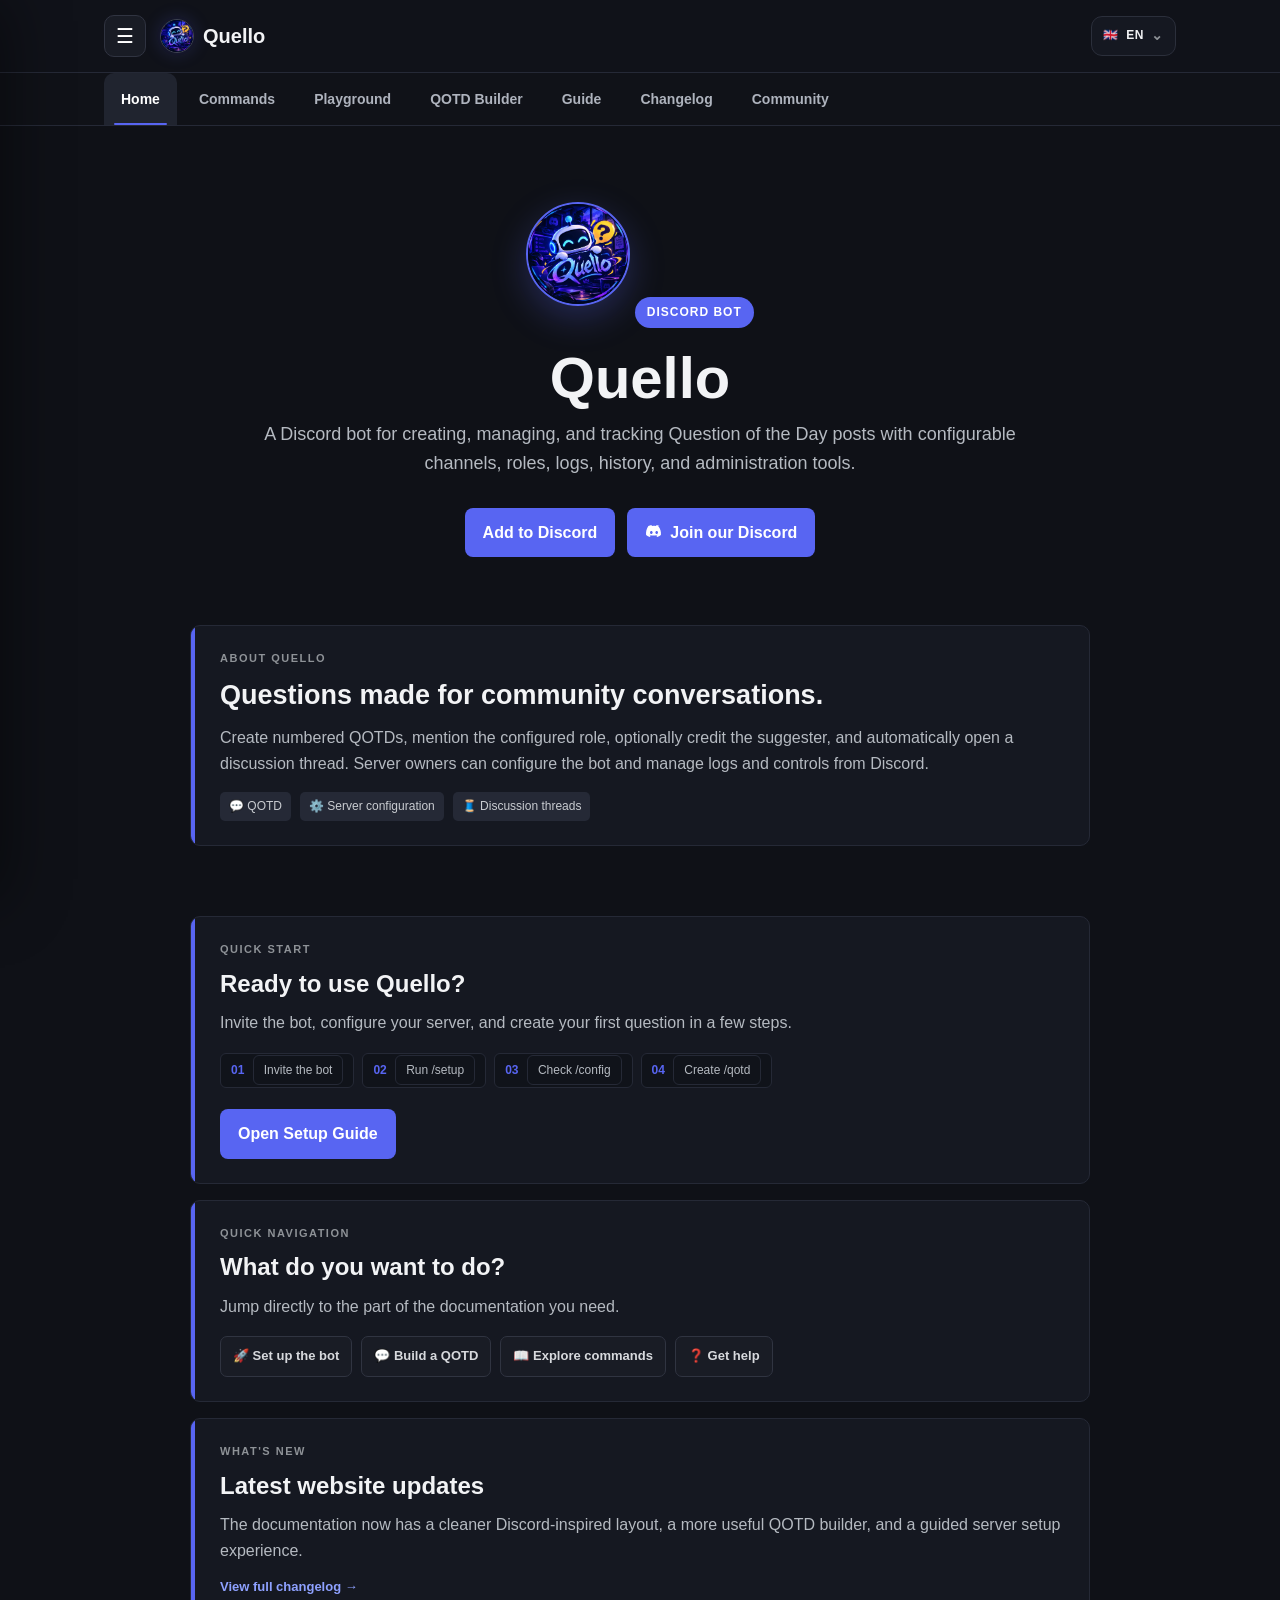
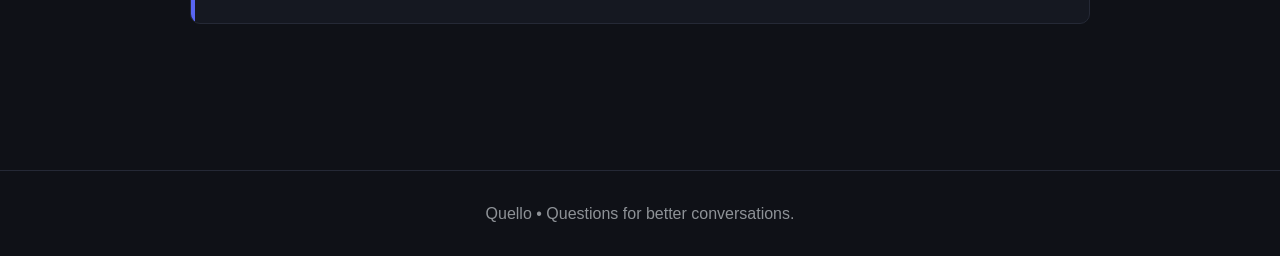
==== commit 4629f179: "Add files via upload" ====
--- a/index.html
+++ b/index.html
@@ -29,13 +29,46 @@
 .language-current-name{color:#9ca1ab;font-weight:600}
 @media(max-width:600px){.side-section-label{font-size:9px}.side-action{min-height:46px}}
 </style>
+
+<style id="quello-tabs-v3">
+.header-language{position:relative;margin-left:auto;z-index:60}
+.header-language-button{display:flex;align-items:center;gap:7px;min-height:40px;padding:8px 11px;border:1px solid #2b2f3b;border-radius:11px;background:#151821;color:#f2f3f5;font:inherit;font-size:12px;font-weight:800;letter-spacing:.06em;cursor:pointer;transition:.16s ease}
+.header-language-button:hover,.header-language.open .header-language-button{background:#1b1f2a;border-color:#3a3f4e}
+.header-language-arrow{font-size:14px;color:#8e9297;line-height:1;transform:translateY(-1px)}
+.header-language-menu{position:absolute;top:calc(100% + 9px);right:0;min-width:165px;padding:7px;border:1px solid #2b2f3b;border-radius:13px;background:#151821;box-shadow:0 18px 45px rgba(0,0,0,.45);opacity:0;visibility:hidden;transform:translateY(-5px);transition:.16s ease}
+.header-language.open .header-language-menu{opacity:1;visibility:visible;transform:translateY(0)}
+.header-language-menu button{width:100%;display:flex;align-items:center;gap:9px;padding:10px 11px;border:0;border-radius:9px;background:transparent;color:#c9ccd1;font:inherit;font-size:13px;font-weight:650;text-align:left;cursor:pointer}
+.header-language-menu button:hover,.header-language-menu button.active{background:rgba(88,101,242,.16);color:#fff}
+.site-tabs{position:sticky;top:61px;z-index:30;border-bottom:1px solid #252936;background:rgba(17,19,26,.96);backdrop-filter:blur(12px);overflow-x:auto;scrollbar-width:none}
+.site-tabs::-webkit-scrollbar{display:none}
+.site-tabs-inner{max-width:1120px;margin:0 auto;display:flex;align-items:stretch;gap:5px;padding:0 24px;min-width:max-content}
+.site-tab{position:relative;min-height:52px;padding:0 17px;border:0;border-radius:10px 10px 0 0;background:transparent;color:#aeb3bd;font:inherit;font-size:14px;font-weight:750;white-space:nowrap;cursor:pointer;transition:.16s ease}
+.site-tab:hover{color:#fff;background:#171a22}
+.site-tab.active{color:#fff;background:#20242f}
+.site-tab.active::after{content:"";position:absolute;left:10px;right:10px;bottom:0;height:2px;border-radius:2px;background:#5865f2}
+.tab-hidden{display:none!important}
+@media(max-width:600px){.site-tabs{top:61px}.site-tabs-inner{padding:0 12px;gap:2px}.site-tab{min-height:48px;padding:0 14px;font-size:13px}.header-language-button{min-height:38px;padding:7px 9px}.header-language-menu{right:0}}
+</style>
 </head>
 <body>
   <nav class="nav">
     <div class="nav-inner">
       <button class="menu-toggle" id="menuToggle" type="button" aria-label="Open navigation" aria-controls="sideMenu" aria-expanded="false">☰</button>
       <a class="brand" href="#home"><img class="brand-avatar" src="quello-avatar.png" alt="Quello bot avatar"> <span>Quello</span></a>
-      <span class="nav-hint" data-i18n="menu_hint">Documentation</span>
+      <div class="header-language" id="headerLanguage">
+        <button class="header-language-button" id="headerLanguageButton" type="button" aria-haspopup="listbox" aria-expanded="false">
+          <span id="headerLanguageFlag">🇬🇧</span>
+          <span id="headerLanguageCode">EN</span>
+          <span class="header-language-arrow" aria-hidden="true">⌄</span>
+        </button>
+        <div class="header-language-menu" id="headerLanguageMenu" role="listbox" aria-label="Language">
+          <button type="button" data-header-language="en" role="option">🇬🇧 <span>English</span></button>
+          <button type="button" data-header-language="ru" role="option">🇷🇺 <span>Русский</span></button>
+          <button type="button" data-header-language="de" role="option">🇩🇪 <span>Deutsch</span></button>
+          <button type="button" data-header-language="fr" role="option">🇫🇷 <span>Français</span></button>
+          <button type="button" data-header-language="it" role="option">🇮🇹 <span>Italiano</span></button>
+        </div>
+      </div>
     </div>
   </nav>
 
@@ -107,6 +140,18 @@
         </div>
       </div>
     </aside>
+
+  <nav class="site-tabs" id="siteTabs" aria-label="Documentation sections">
+    <div class="site-tabs-inner">
+      <button class="site-tab active" type="button" data-tab="home" data-i18n="nav_home">Home</button>
+      <button class="site-tab" type="button" data-tab="commands" data-i18n="nav_commands">Commands</button>
+      <button class="site-tab" type="button" data-tab="playground" data-i18n="nav_playground">Playground</button>
+      <button class="site-tab" type="button" data-tab="builder" data-i18n="nav_builder">QOTD Builder</button>
+      <button class="site-tab" type="button" data-tab="guide" data-i18n="nav_guide">Guide</button>
+      <button class="site-tab" type="button" data-tab="changelog" data-i18n="nav_changelog">Changelog</button>
+      <button class="site-tab" type="button" data-tab="community" data-i18n="nav_community">Community</button>
+    </div>
+  </nav>
 
   <main class="container" id="home">
     <section class="hero">
@@ -437,26 +482,26 @@
       </div>
     </section>
 
-    <div class="notice"><strong data-i18n="privacy_first">Privacy first.</strong> <span data-i18n="privacy_text">Quello processes Discord and QOTD information needed for its features, including server configuration, QOTD history, normal logs, and detailed interaction audit records.</span> <a href="privacy.html" data-i18n="privacy_link">Read the Privacy Policy.</a></div>
+    <div class="notice" id="privacyNotice"><strong data-i18n="privacy_first">Privacy first.</strong> <span data-i18n="privacy_text">Quello processes Discord and QOTD information needed for its features, including server configuration, QOTD history, normal logs, and detailed interaction audit records.</span> <a href="privacy.html" data-i18n="privacy_link">Read the Privacy Policy.</a></div>
   </main>
 
   <footer>Quello • <span data-i18n="footer_text">Questions for better conversations.</span></footer>
 
   <script>
     const translations = {
-      en: {
+      en: {nav_home:'Home',nav_commands:'Commands',nav_playground:'Playground',nav_builder:'QOTD Builder',nav_guide:'Guide',nav_changelog:'Changelog',nav_community:'Community',
         nav_commands:'Commands',menu_playground:'◇ Command Playground',menu_qotd_flow:'➜ Build a QOTD',menu_extras:'✦ Quello Extras',eyebrow_playground:'INTERACTIVE',playground_title:'Command Playground',playground_intro:'Pick a Quello command and explore what it does without leaving the page.',playground_choose:'Choose a command',eyebrow_flow:'QUICK BUILDER',flow_title:'Build Your QOTD',flow_intro:'A tiny step-by-step helper that turns your idea into a ready-to-use /qotd command.',flow_step1:'1. Write your question',flow_placeholder:'Type your QOTD question…',flow_step2:'2. Choose the QOTD language',flow_step3:'3. Generate your command',flow_next:'Next →',flow_back:'← Back',flow_copy:'Copy command',eyebrow_extras:'EXTRAS',extras_title:'A little more Quello',extras_intro:'Small interactive features, tips, and secrets for exploring the site.',next_tip:'Show another tip →',random_intro:'Need inspiration? Get a random question.',random_button:'Give me another',achievements_title:'Quello Explorer',achievements_intro:'Unlock small badges by exploring the website.',ach_playground:'Command Explorer',ach_playground_text:'Use the Command Playground.',ach_setup:'Ready to Go',ach_setup_text:'Complete the setup checklist.',ach_random:'Question Hunter',ach_random_text:'Generate a random QOTD.',ach_secret:'Secret Finder',ach_secret_text:"Find Quello's hidden secret.",easter_title:'There is something hidden here.',easter_text:"Try clicking the Quello avatar a few times.",easter_button:"I'm listening…",spotlight_title:'Community Spotlight',spotlight_text:'The place to share QOTD ideas, ask for help, and follow Quello updates.',change4_title:'Major website navigation & interactive update',change4_text:'Added the new side navigation experience, Command Playground, Build Your QOTD helper, setup progress, interactive extras, Community Spotlight, and hidden Quello easter eggs.',nav_preview:'Preview',menu_hint:'Documentation',side_search_label:'SEARCH',side_search_placeholder:'Search documentation...',side_quick_actions:'⚡ QUICK ACTIONS',side_add_discord:'Add Quello to Discord',side_join_community:'Join Community',side_random_qotd:'Random QOTD',side_open_playground:'Open Playground',side_resources:'📚 RESOURCES',side_documentation:'Documentation',side_support:'Support',side_language_label:'🌐 LANGUAGE',menu_subtitle:'Your Question of the Day bot',menu_home:'⌂ Home',menu_commands:'▣ Commands',menu_preview:'✦ QOTD Preview',menu_setup:'⚙ Setup',menu_faq:'? FAQ',menu_trouble:'⚠ Troubleshooting',menu_changelog:'↻ Changelog',menu_community:'☁ Community',menu_terms:'Terms of Service',menu_privacy:'Privacy Policy',nav_setup:'Setup',nav_faq:'FAQ',nav_changelog:'Changelog',nav_terms:'Terms',nav_privacy:'Privacy',badge:'DISCORD BOT',hero_subtitle:'A Discord bot for creating, managing, and tracking Question of the Day posts with configurable channels, roles, logs, history, and administration tools.',add_discord:'Add to Discord',join_discord:'Join our Discord',overview_label:'ABOUT QUELLO',overview_title:'Questions made for community conversations.',overview_text:'Create numbered QOTDs, mention the configured role, optionally credit the suggester, and automatically open a discussion thread. Server owners can configure the bot and manage logs and controls from Discord.',eyebrow_commands:'EXPLORE',commands_title:'Command Explorer',commands_intro:'A clean Discord-style reference for every command currently available in Quello.',cmd_qotd:'Create a new Question of the Day.',cmd_edit:'Edit an existing QOTD by Discord message ID.',cmd_delete:'Delete an existing QOTD by Discord message ID.',cmd_info:'View information about a QOTD.',cmd_stats:'View QOTD statistics for the current server.',cmd_leaderboard:'View the QOTD creator and responder leaderboards.',cmd_history:'View QOTD history.',cmd_setup:'Configure QOTD roles, channels, and bot language.',cmd_config:'View the current QOTD configuration.',cmd_logs:'View and filter QOTD logs with pagination and Refresh.',cmd_audit:'View the separate detailed interaction audit log.',cmd_resetlogs:'Reset the normal QOTD logs.',cmd_reset:'Reset the QOTD counter.',cmd_maintenance:'Enable or disable QOTD maintenance mode.',cmd_lock:'Lock or unlock QOTD creation.',cmd_help:'Show the available Quello commands.',use_qotd:'Configured QOTD role',param_qotd:'question · language · optional channel · optional suggested_by',use_qotd_edit:'Configured QOTD role, Bot Owner or Server Owner',owner_only:'Bot Owner or Server Owner',server_command:'Current server',no_global_stats:'Server-only statistics',leaderboard_detail:'Creator and responder rankings for this server',history_detail:'Browse previously created QOTDs',setup_params:'role · allowed_role · optional English/Russian channels · language',audit_detail:'Tracks interaction attempts and errors without storing secrets',all_users:'Available to all users',permissions_label:'Permissions:',permissions_text:'QOTD creation, editing, and deletion use the configured allowed role; the Bot Owner and Server Owner can also use these tools. Owner-only management commands are restricted to the Bot Owner or Server Owner.',eyebrow_preview:'TRY IT',preview_title:'QOTD Preview Builder',preview_intro:'Build a realistic QOTD message, switch its language, hide optional credit, and copy the result with one tap.',builder_inputs:'Message settings',question_label:'Question',number_label:'QOTD number',language_label:'QOTD language',thanks_label:'Suggested by',show_suggester:'Show suggested-by line',reset_preview:'Reset',copy_preview:'Copy text',preview_channel:'Question of the Day',preview_suggested:'Suggested by:',preview_thread:'QOTD discussion thread',eyebrow_setup:'GET STARTED',setup_title:'Set Up Quello',setup_intro:'A simple visual guide for getting your server ready for its first Question of the Day.',setup_embed_title:'Quello Setup Guide',setup_embed_subtitle:'Complete these steps in order',step1_title:'Add Quello',step1_text:'Use the Add to Discord button above and select the server where you want to use Quello.',step2_title:'Run /setup',step2_text:'As the Server Owner or Bot Owner, configure the mention role, the role allowed to create QOTDs, optional English and Russian channels, and the bot interface language.',step3_title:'Check /config',step3_text:'Review the saved configuration and make sure the roles and channels match your server.',step4_title:'Create your first QOTD',step4_text:'Use /qotd with a question and language. You can optionally choose a channel and credit the member who suggested the question.',setup_note_title:'Tip',setup_note_text:'The configured allowed role controls who can create, edit, and delete QOTDs. Bot Owner and Server Owner access is also supported.',eyebrow_permissions:'ACCESS',permissions_title:'Permissions at a Glance',access_qotd:'Configured allowed role, Bot Owner or Server Owner',access_edit_delete:'Configured allowed role, Bot Owner or Server Owner',access_owner:'Bot Owner or Server Owner',eyebrow_faq:'HELP',faq_title:'Frequently Asked Questions',faq1_q:"Why isn't /qotd working?",faq1_a:'Check that the bot is configured with /setup, that the selected roles and channels are correct, and that the user has the configured allowed role.',faq2_q:'How do I change the QOTD channel?',faq2_a:'Run /setup again and update the English and/or Russian QOTD channel. You can also choose a channel directly when using /qotd.',faq3_q:'What does /lock do?',faq3_a:'It lets an authorized owner temporarily prevent new QOTDs from being created.',faq4_q:'What is /audit_log?',faq4_a:'It provides a separate, detailed record of bot interaction attempts and errors for the server. It is restricted to the Bot Owner or Server Owner.',faq5_q:'Can I use Quello on multiple servers?',faq5_a:'Yes. Each server has its own configuration, counters, QOTD history and normal logs.',eyebrow_changelog:'UPDATES',changelog_title:'Changelog',change1_title:'Website redesign & documentation update',change1_text:'Reworked the site around Discord-style embeds, improved the QOTD preview builder, and redesigned the setup guide.',change2_title:'Bot feature documentation',change2_text:'Updated the website for Audit Log, Maintenance Mode, QOTD Lock, server statistics, history, and the latest administration tools.',change3_title:'/leaderboard expanded',change3_text:'The /leaderboard command now includes separate QOTD Creator and QOTD Responder rankings, with All / English / Russian language filtering.',eyebrow_community:'COMMUNITY',community_title:'Join the Quello Community',community_text:'Get support, discuss updates, and share ideas with other Quello users.',community_button:'Join Discord',privacy_first:'Privacy first.',privacy_text:'Quello processes Discord and QOTD information needed for its features, including server configuration, QOTD history, normal logs, and detailed interaction audit records.',doc_nav_label:'DOCUMENTATION',doc_nav_commands:'Commands',doc_nav_preview:'Preview',doc_nav_setup:'Setup',doc_nav_faq:'FAQ',doc_nav_troubleshooting:'Troubleshooting',doc_nav_changelog:'Changelog',eyebrow_quickstart:'QUICK START',quickstart_title:'Ready to use Quello?',quickstart_text:'Invite the bot, configure your server, and create your first question in a few steps.',quick1:'Invite the bot',quick2:'Run /setup',quick3:'Check /config',quick4:'Create /qotd',quickstart_button:'Open Setup Guide',eyebrow_intent:'QUICK NAVIGATION',intent_title:'What do you want to do?',intent_text:'Jump directly to the part of the documentation you need.',intent_setup:'🚀 Set up the bot',intent_qotd:'💬 Build a QOTD',intent_commands:'📖 Explore commands',intent_help:'❓ Get help',eyebrow_new:"WHAT'S NEW",new_title:'Latest website updates',new_text:'The documentation now has a cleaner Discord-inspired layout, a more useful QOTD builder, and a guided server setup experience.',new_button:'View full changelog →',eyebrow_details:'COMMAND DETAILS',details_title:'How the commands work',details_intro:'Open a command below to see what it does, what it expects, and who can use it.',detail_qotd:'Creates a new QOTD using the configured server settings. The command supports a question, language, an optional channel, and an optional suggested-by member. Access uses the configured allowed role, with Bot Owner and Server Owner access also supported.',detail_edit:'Edits an existing QOTD by its Discord message ID. You provide the message ID and the new question. Access uses the configured allowed role, Bot Owner, or Server Owner.',detail_delete:'Deletes an existing QOTD by Discord message ID. Access uses the configured allowed role, Bot Owner, or Server Owner.',detail_info:'Shows information about a QOTD identified by Discord message ID. Restricted to the Bot Owner or Server Owner.',detail_stats:'Shows QOTD statistics for the current server. It is not a global statistics command.',detail_leaderboard:'Shows two QOTD rankings for the current server: creators and responders, with All / English / Russian language filtering.',detail_history:'Shows the QOTD history for the current server.',detail_setup:'Configures the QOTD mention role, allowed role, optional English and Russian channels, and the bot language. Restricted to the Bot Owner or Server Owner.',detail_config:'Displays the current QOTD configuration for the server. Restricted to the Bot Owner or Server Owner.',detail_logs:'Displays and filters normal QOTD logs with pagination and Refresh controls. Restricted to the Bot Owner or Server Owner.',detail_audit:'Displays the separate interaction audit log, including interaction attempts and errors. Restricted to the Bot Owner or Server Owner and designed not to store secrets.',detail_resetlogs:'Clears the normal QOTD logs. Restricted to the Bot Owner or Server Owner.',detail_reset:'Resets the QOTD counter for the server. Restricted to the Bot Owner or Server Owner.',detail_maintenance:'Turns QOTD maintenance mode on or off. While enabled, QOTD creation is blocked. Restricted to the Bot Owner or Server Owner.',detail_lock:'Locks or unlocks QOTD creation for the server. Restricted to the Bot Owner or Server Owner.',detail_help:"Shows the bot's available commands and help categories.",checklist_title:'Server setup checklist',check_invite:'Invite Quello',check_setup:'Run /setup',check_channels:'Choose QOTD channels',check_roles:'Configure the allowed role',check_config:'Verify /config',check_first:'Create your first QOTD',eyebrow_trouble:'TROUBLESHOOTING',trouble_title:'Something not working?',trouble_intro:'Use these quick checks before changing your server configuration.',trouble1_q:'/qotd is unavailable',trouble1_a:'Run /setup and verify the allowed role, QOTD channels, and language. Make sure the user has the configured allowed role.',trouble2_q:'The bot cannot send the QOTD',trouble2_a:'Check that Quello can view the target channel, send messages, mention the configured role, and create threads there.',trouble3_q:'The QOTD counter is unexpected',trouble3_a:'Check the server counter with the relevant management commands. Remember that failed operations can leave number gaps because counters are kept safe for concurrent use.',trouble4_q:'I need to stop new QOTDs temporarily',trouble4_a:'Use /lock for a temporary lock or /maintenance when the server is being serviced.',trouble5_q:'I need to inspect bot interactions',trouble5_a:'Use /logs for normal QOTD activity or /audit_log for the separate interaction audit record.',footer_text:'Questions for better conversations.'
       },
-      ru: {
+      ru: {nav_home:'Главная',nav_commands:'Команды',nav_playground:'Плейграунд',nav_builder:'Конструктор QOTD',nav_guide:'Гайд',nav_changelog:'Чэнджлог',nav_community:'Сообщество',
         nav_commands:'Команды',nav_preview:'Предпросмотр',menu_hint:'Документация',side_search_label:'ПОИСК',side_search_placeholder:'Поиск по документации...',side_quick_actions:'⚡ БЫСТРЫЕ ДЕЙСТВИЯ',side_add_discord:'Добавить Quello на сервер',side_join_community:'Присоединиться к сообществу',side_random_qotd:'Случайный QOTD',side_open_playground:'Открыть Playground',side_resources:'📚 РЕСУРСЫ',side_documentation:'Документация',side_support:'Поддержка',side_language_label:'🌐 ЯЗЫК',menu_subtitle:'Ваш бот вопросов дня',menu_home:'⌂ Главная',menu_commands:'▣ Команды',menu_preview:'✦ Предпросмотр QOTD',menu_setup:'⚙ Настройка',menu_faq:'? FAQ',menu_trouble:'⚠ Решение проблем',menu_changelog:'↻ Чейнджлог',menu_community:'☁ Сообщество',menu_terms:'Условия использования',menu_privacy:'Политика конфиденциальности',nav_setup:'Настройка',nav_faq:'FAQ',nav_changelog:'Чейнджлог',nav_terms:'Условия',nav_privacy:'Приватность',badge:'DISCORD БОТ',hero_subtitle:'Discord-бот для создания, управления и отслеживания вопросов дня с настраиваемыми каналами, ролями, логами, историей и административными инструментами.',add_discord:'Добавить в Discord',join_discord:'Наш Discord',overview_label:'О БОТЕ',overview_title:'Вопросы для общения сообщества.',overview_text:'Создавайте нумерованные QOTD, упоминайте настроенную роль, при желании указывайте автора предложения и автоматически открывайте ветку обсуждения. Владелец сервера может настроить бота и управлять логами и режимами прямо из Discord.',eyebrow_commands:'КОМАНДЫ',commands_title:'Обзор команд',commands_intro:'Аккуратный Discord-подобный справочник всех текущих команд Quello.',cmd_qotd:'Создать новый вопрос дня.',cmd_edit:'Изменить QOTD по Discord Message ID.',cmd_delete:'Удалить QOTD по Discord Message ID.',cmd_info:'Просмотреть информацию о QOTD.',cmd_stats:'Просмотреть статистику QOTD текущего сервера.',cmd_leaderboard:'Просмотреть рейтинги создателей и отвечающих QOTD.',cmd_history:'Просмотреть историю QOTD.',cmd_setup:'Настроить роли, каналы и язык бота.',cmd_config:'Просмотреть текущую конфигурацию QOTD.',cmd_logs:'Просматривать и фильтровать логи QOTD с пагинацией и Refresh.',cmd_audit:'Просмотреть отдельный подробный audit log взаимодействий.',cmd_resetlogs:'Сбросить обычные логи QOTD.',cmd_reset:'Сбросить счётчик QOTD.',cmd_maintenance:'Включить или выключить режим обслуживания QOTD.',cmd_lock:'Заблокировать или разблокировать создание QOTD.',cmd_help:'Показать доступные команды Quello.',use_qotd:'Настроенная роль QOTD',param_qotd:'question · language · необязательный channel · необязательный suggested_by',use_qotd_edit:'Настроенная роль QOTD, владелец бота или сервера',owner_only:'Владелец бота или владелец сервера',server_command:'Текущий сервер',no_global_stats:'Только статистика сервера',leaderboard_detail:'Рейтинги создателей и отвечающих этого сервера',history_detail:'Просмотр созданных ранее QOTD',setup_params:'role · allowed_role · необязательные EN/RU каналы · язык',audit_detail:'Фиксирует попытки взаимодействия и ошибки без сохранения секретов',all_users:'Доступно всем пользователям',permissions_label:'Права:',permissions_text:'Создание, изменение и удаление QOTD используют настроенную разрешённую роль; владелец бота и владелец сервера также могут использовать эти команды. Команды только для владельцев доступны владельцу бота или сервера.',eyebrow_preview:'ПОПРОБУЙТЕ',preview_title:'Конструктор предпросмотра QOTD',preview_intro:'Соберите реалистичное сообщение QOTD, переключите язык, скройте необязательное указание автора и скопируйте результат одним нажатием.',builder_inputs:'Настройки сообщения',question_label:'Вопрос',number_label:'Номер QOTD',language_label:'Язык QOTD',thanks_label:'Предложил',show_suggester:'Показывать строку «Предложил»',reset_preview:'Сбросить',copy_preview:'Копировать текст',preview_channel:'Вопрос дня',preview_suggested:'Предложил:',preview_thread:'Ветка обсуждения QOTD',eyebrow_setup:'НАЧАЛО РАБОТЫ',setup_title:'Настройка Quello',setup_intro:'Наглядная инструкция, которая поможет подготовить сервер к первому вопросу дня.',setup_embed_title:'Инструкция по настройке Quello',setup_embed_subtitle:'Выполните шаги по порядку',step1_title:'Добавьте Quello',step1_text:'Используйте кнопку «Добавить в Discord» выше и выберите сервер, где хотите использовать Quello.',step2_title:'Запустите /setup',step2_text:'Будучи владельцем сервера или бота, настройте роль для упоминания, роль для создания QOTD, необязательные английский и русский каналы и язык интерфейса бота.',step3_title:'Проверьте /config',step3_text:'Просмотрите сохранённую конфигурацию и убедитесь, что роли и каналы соответствуют вашему серверу.',step4_title:'Создайте первый QOTD',step4_text:'Используйте /qotd с вопросом и языком. При желании можно выбрать канал и указать участника, который предложил вопрос.',setup_note_title:'Совет',setup_note_text:'Настроенная разрешённая роль определяет, кто может создавать, изменять и удалять QOTD. Владелец бота и владелец сервера также имеют доступ.',eyebrow_permissions:'ДОСТУП',permissions_title:'Права доступа',access_qotd:'Настроенная разрешённая роль, владелец бота или сервера',access_edit_delete:'Настроенная разрешённая роль, владелец бота или сервера',access_owner:'Владелец бота или владелец сервера',eyebrow_faq:'ПОМОЩЬ',faq_title:'Часто задаваемые вопросы',faq1_q:'Почему /qotd не работает?',faq1_a:'Проверьте настройку через /setup, выбранные роли и каналы, а также наличие у пользователя настроенной разрешённой роли.',faq2_q:'Как изменить канал QOTD?',faq2_a:'Снова запустите /setup и измените английский и/или русский канал. Также канал можно указать напрямую при использовании /qotd.',faq3_q:'Что делает /lock?',faq3_a:'Позволяет авторизованному владельцу временно запретить создание новых QOTD.',faq4_q:'Что такое /audit_log?',faq4_a:'Это отдельный подробный журнал попыток взаимодействия с ботом и ошибок на сервере. Доступен владельцу бота или сервера.',faq5_q:'Можно использовать Quello на нескольких серверах?',faq5_a:'Да. У каждого сервера свои настройки, счётчики, история QOTD и обычные логи.',eyebrow_changelog:'ОБНОВЛЕНИЯ',changelog_title:'Чейнджлог',change1_title:'Редизайн сайта и обновление документации',change1_text:'Сайт переработан вокруг Discord-подобных embed-блоков, улучшен конструктор QOTD и полностью переделана инструкция по настройке.',change2_title:'Документация функций бота',change2_text:'Сайт обновлён для Audit Log, Maintenance Mode, QOTD Lock, статистики сервера, истории и актуальных административных инструментов.',change3_title:'Обновление /leaderboard',change3_text:'Команда /leaderboard теперь включает отдельные рейтинги создателей и отвечающих QOTD с фильтрацией All / English / Russian.',eyebrow_community:'СООБЩЕСТВО',community_title:'Присоединяйтесь к сообществу Quello',community_text:'Получайте помощь, обсуждайте обновления и предлагайте идеи вместе с другими пользователями Quello.',community_button:'Присоединиться',privacy_first:'Конфиденциальность прежде всего.',privacy_text:'Quello обрабатывает данные Discord и QOTD, необходимые для работы функций, включая настройки сервера, историю QOTD, обычные логи и подробные audit records.',doc_nav_label:'ДОКУМЕНТАЦИЯ',doc_nav_commands:'Команды',doc_nav_preview:'Предпросмотр',doc_nav_setup:'Настройка',doc_nav_faq:'FAQ',doc_nav_troubleshooting:'Решение проблем',doc_nav_changelog:'Чейнджлог',eyebrow_quickstart:'БЫСТРЫЙ СТАРТ',quickstart_title:'Готовы использовать Quello?',quickstart_text:'Добавьте бота, настройте сервер и создайте первый вопрос всего за несколько шагов.',quick1:'Добавьте бота',quick2:'Запустите /setup',quick3:'Проверьте /config',quick4:'Создайте /qotd',quickstart_button:'Открыть инструкцию',eyebrow_intent:'БЫСТРАЯ НАВИГАЦИЯ',intent_title:'Что вы хотите сделать?',intent_text:'Перейдите прямо к нужному разделу документации.',intent_setup:'🚀 Настроить бота',intent_qotd:'💬 Создать QOTD',intent_commands:'📖 Изучить команды',intent_help:'❓ Получить помощь',eyebrow_new:'ЧТО НОВОГО',new_title:'Последние обновления сайта',new_text:'Документация получила более чистый Discord-подобный дизайн, удобный конструктор QOTD и пошаговую настройку сервера.',new_button:'Открыть полный чейнджлог →',eyebrow_details:'ДЕТАЛИ КОМАНД',details_title:'Как работают команды',details_intro:'Откройте команду ниже, чтобы увидеть её назначение, параметры и права доступа.',detail_qotd:'Создаёт новый QOTD с настройками сервера. Команда поддерживает вопрос, язык, необязательный канал и участника, предложившего вопрос. Доступ есть у настроенной разрешённой роли, владельца бота и владельца сервера.',detail_edit:'Изменяет существующий QOTD по Discord Message ID. Нужно указать ID сообщения и новый вопрос. Доступ есть у разрешённой роли, владельца бота или сервера.',detail_delete:'Удаляет существующий QOTD по Discord Message ID. Доступ есть у разрешённой роли, владельца бота или сервера.',detail_info:'Показывает информацию о QOTD по Discord Message ID. Только владелец бота или сервера.',detail_stats:'Показывает статистику QOTD текущего сервера. Это не глобальная статистика.',detail_leaderboard:'Показывает два рейтинга QOTD для текущего сервера: создателей и отвечающих, с фильтрацией All / English / Russian.',detail_history:'Показывает историю QOTD текущего сервера.',detail_setup:'Настраивает роль для упоминания, разрешённую роль, необязательные английский и русский каналы и язык бота. Только владелец бота или сервера.',detail_config:'Показывает текущую конфигурацию QOTD для сервера. Только владелец бота или сервера.',detail_logs:'Показывает и фильтрует обычные логи QOTD с пагинацией и Refresh. Только владелец бота или сервера.',detail_audit:'Показывает отдельный audit log взаимодействий, включая попытки и ошибки. Только владелец бота или сервера; секреты не сохраняются.',detail_resetlogs:'Очищает обычные логи QOTD. Только владелец бота или сервера.',detail_reset:'Сбрасывает счётчик QOTD для сервера. Только владелец бота или сервера.',detail_maintenance:'Включает или выключает режим обслуживания QOTD. При включении создание QOTD блокируется. Только владелец бота или сервера.',detail_lock:'Блокирует или разблокирует создание QOTD для сервера. Только владелец бота или сервера.',detail_help:'Показывает доступные команды и категории помощи.',checklist_title:'Чек-лист настройки сервера',check_invite:'Добавить Quello',check_setup:'Запустить /setup',check_channels:'Выбрать каналы QOTD',check_roles:'Настроить разрешённую роль',check_config:'Проверить /config',check_first:'Создать первый QOTD',eyebrow_trouble:'РЕШЕНИЕ ПРОБЛЕМ',trouble_title:'Что-то не работает?',trouble_intro:'Проверьте эти пункты перед изменением настроек сервера.',trouble1_q:'/qotd недоступна',trouble1_a:'Запустите /setup и проверьте разрешённую роль, каналы QOTD и язык. У пользователя должна быть настроенная разрешённая роль.',trouble2_q:'Бот не может отправить QOTD',trouble2_a:'Проверьте, что Quello может видеть нужный канал, отправлять сообщения, упоминать настроенную роль и создавать там ветки.',trouble3_q:'Счётчик QOTD выглядит неправильно',trouble3_a:'Проверьте счётчик сервера соответствующими командами управления. После неудачных операций могут оставаться пропуски номеров — это сделано для безопасной параллельной работы.',trouble4_q:'Нужно временно остановить новые QOTD',trouble4_a:'Используйте /lock для временной блокировки или /maintenance во время обслуживания.',trouble5_q:'Нужно проверить взаимодействия с ботом',trouble5_a:'Используйте /logs для обычной активности QOTD или /audit_log для отдельного журнала взаимодействий.',footer_text:'Вопросы для лучших обсуждений.'
       },
-      de: {
+      de: {nav_home:'Startseite',nav_commands:'Befehle',nav_playground:'Playground',nav_builder:'QOTD-Builder',nav_guide:'Anleitung',nav_changelog:'Changelog',nav_community:'Community',
         menu_hint:'Dokumentation',side_search_label:'SUCHE',side_search_placeholder:'Dokumentation durchsuchen...',side_quick_actions:'⚡ SCHNELLZUGRIFFE',side_add_discord:'Quello zu Discord hinzufügen',side_join_community:'Community beitreten',side_random_qotd:'Zufällige QOTD',side_open_playground:'Playground öffnen',side_resources:'📚 RESSOURCEN',side_documentation:'Dokumentation',side_support:'Support',side_language_label:'🌐 SPRACHE',menu_subtitle:'Dein Question-of-the-Day-Bot',menu_home:'⌂ Startseite',menu_commands:'▣ Befehle',menu_preview:'✦ QOTD-Vorschau',menu_setup:'⚙ Einrichtung',menu_faq:'? FAQ',menu_trouble:'⚠ Fehlerbehebung',menu_changelog:'↻ Changelog',menu_community:'☁ Community',menu_terms:'Nutzungsbedingungen',menu_privacy:'Datenschutzerklärung',badge:'DISCORD BOT',hero_subtitle:'Ein Discord-Bot zum Erstellen, Verwalten und Organisieren von Question-of-the-Day-Beiträgen.',add_discord:'Zu Discord hinzufügen',join_discord:'Unserem Discord beitreten',overview_label:'ÜBER QUELLO',overview_title:'Fragen für echte Community-Gespräche.',overview_text:'Erstelle nummerierte QOTDs, erwähne die konfigurierte Rolle, nenne optional den Vorschlagenden und öffne automatisch einen Diskussionsthread.',eyebrow_quickstart:'SCHNELLSTART',quickstart_title:'Bereit für Quello?',quickstart_text:'Lade den Bot ein, richte deinen Server ein und erstelle deine erste Frage in wenigen Schritten.',quick1:'Bot einladen',quick2:'/setup ausführen',quick3:'/config prüfen',quick4:'/qotd erstellen',quickstart_button:'Einrichtung öffnen',eyebrow_intent:'SCHNELLE NAVIGATION',intent_title:'Was möchtest du tun?',intent_text:'Springe direkt zum benötigten Dokumentationsbereich.',intent_setup:'🚀 Bot einrichten',intent_qotd:'💬 QOTD erstellen',intent_commands:'📖 Befehle ansehen',intent_help:'❓ Hilfe erhalten',eyebrow_new:'NEUIGKEITEN',new_title:'Neueste Website-Updates',new_text:'Die Dokumentation bietet jetzt ein klareres Discord-inspiriertes Layout, einen besseren QOTD-Builder und eine geführte Einrichtung.',new_button:'Vollständigen Changelog ansehen →',eyebrow_commands:'ENTDECKEN',commands_title:'Befehlsübersicht',commands_intro:'Eine übersichtliche Referenz für alle aktuell verfügbaren Quello-Befehle.',cmd_qotd:'Erstellt eine neue Question of the Day.',cmd_edit:'Bearbeitet einen QOTD über die Discord-Nachrichten-ID.',cmd_delete:'Löscht einen QOTD über die Discord-Nachrichten-ID.',cmd_info:'Zeigt Informationen zu einem QOTD.',cmd_stats:'Zeigt QOTD-Statistiken für den aktuellen Server.',cmd_leaderboard:'Zeigt die QOTD-Ranglisten für Ersteller und Antwortende.',cmd_history:'Zeigt die QOTD-Historie.',cmd_setup:'Konfiguriert QOTD-Rollen, Kanäle und die Bot-Sprache.',cmd_config:'Zeigt die aktuelle QOTD-Konfiguration.',cmd_logs:'Zeigt und filtert QOTD-Logs mit Seitenwechsel und Aktualisieren.',cmd_audit:'Zeigt das detaillierte Interaktions-Audit-Log.',cmd_resetlogs:'Setzt die normalen QOTD-Logs zurück.',cmd_reset:'Setzt den QOTD-Zähler zurück.',cmd_maintenance:'Aktiviert oder deaktiviert den Wartungsmodus.',cmd_lock:'Sperrt oder entsperrt die QOTD-Erstellung.',cmd_help:'Zeigt die verfügbaren Quello-Befehle.',owner_only:'Bot-Eigentümer oder Server-Eigentümer',server_command:'Aktueller Server',no_global_stats:'Nur Server-Statistiken',leaderboard_detail:'Ersteller- und Antwortenden-Ranglisten dieses Servers',history_detail:'Zuvor erstellte QOTDs durchsuchen',all_users:'Für alle Benutzer verfügbar',permissions_label:'Berechtigungen:',permissions_text:'QOTD-Erstellung, Bearbeitung und Löschung verwenden die konfigurierte erlaubte Rolle; Bot- und Server-Eigentümer haben ebenfalls Zugriff.',eyebrow_preview:'AUSPROBIEREN',preview_title:'QOTD-Vorschau-Builder',preview_intro:'Erstelle eine realistische QOTD-Nachricht und kopiere das Ergebnis mit einem Klick.',builder_inputs:'Nachrichteneinstellungen',question_label:'Frage',number_label:'QOTD-Nummer',language_label:'QOTD-Sprache',thanks_label:'Vorgeschlagen von',show_suggester:'Vorschlagszeile anzeigen',reset_preview:'Zurücksetzen',copy_preview:'Text kopieren',preview_channel:'Question of the Day',preview_suggested:'Vorgeschlagen von:',preview_thread:'QOTD-Diskussionsthread',eyebrow_setup:'ERSTE SCHRITTE',setup_title:'Quello einrichten',setup_intro:'Eine einfache Anleitung, um deinen Server für die erste Question of the Day vorzubereiten.',setup_embed_title:'Quello-Einrichtungsanleitung',setup_embed_subtitle:'Führe diese Schritte der Reihe nach aus',step1_title:'Quello hinzufügen',step1_text:'Verwende die Discord-Schaltfläche oben und wähle den gewünschten Server.',step2_title:'/setup ausführen',step2_text:'Konfiguriere die Erwähnungsrolle, die erlaubte QOTD-Rolle, optionale Kanäle und die Sprache des Bots.',step3_title:'/config prüfen',step3_text:'Prüfe die gespeicherte Konfiguration und stelle sicher, dass Rollen und Kanäle stimmen.',step4_title:'Ersten QOTD erstellen',step4_text:'Verwende /qotd mit einer Frage und Sprache.',setup_note_title:'Tipp',setup_note_text:'Die konfigurierte erlaubte Rolle bestimmt, wer QOTDs erstellen, bearbeiten und löschen darf.',eyebrow_permissions:'ZUGRIFF',permissions_title:'Berechtigungen im Überblick',access_qotd:'Erlaubte Rolle, Bot-Eigentümer oder Server-Eigentümer',access_edit_delete:'Erlaubte Rolle, Bot-Eigentümer oder Server-Eigentümer',access_owner:'Bot-Eigentümer oder Server-Eigentümer',eyebrow_faq:'HILFE',faq_title:'Häufig gestellte Fragen',faq1_q:'Warum funktioniert /qotd nicht?',faq1_a:'Prüfe /setup, die Rollen und Kanäle sowie die erlaubte Rolle des Benutzers.',faq2_q:'Wie ändere ich den QOTD-Kanal?',faq2_a:'Führe /setup erneut aus und aktualisiere den gewünschten Kanal.',faq3_q:'Was macht /lock?',faq3_a:'Damit kann ein autorisierter Eigentümer neue QOTDs vorübergehend blockieren.',faq4_q:'Was ist /audit_log?',faq4_a:'Ein separates detailliertes Protokoll von Bot-Interaktionen und Fehlern.',faq5_q:'Kann ich Quello auf mehreren Servern verwenden?',faq5_a:'Ja. Jeder Server hat eigene Einstellungen, Zähler und QOTD-Historie.',eyebrow_changelog:'UPDATES',changelog_title:'Changelog',change1_title:'Website-Redesign & Dokumentationsupdate',change1_text:'Die Website wurde mit Discord-inspirierten Embeds, einer verbesserten QOTD-Vorschau und einer neuen Einrichtungsanleitung überarbeitet.',change2_title:'Bot-Funktionsdokumentation',change2_text:'Die Dokumentation wurde für Audit Log, Wartungsmodus, QOTD-Sperre, Server-Statistiken und Verwaltung aktualisiert.',change3_title:'/leaderboard erweitert',change3_text:'/leaderboard enthält jetzt separate Ranglisten für QOTD-Ersteller und Antwortende.',eyebrow_community:'COMMUNITY',community_title:'Der Quello-Community beitreten',community_text:'Erhalte Hilfe, bespreche Updates und teile Ideen mit anderen Quello-Nutzern.',community_button:'Discord beitreten',privacy_first:'Datenschutz zuerst.',privacy_text:'Quello verarbeitet die für seine Funktionen benötigten Discord- und QOTD-Daten.',privacy_link:'Datenschutzerklärung lesen.',footer_text:'Fragen für bessere Gespräche.',details_title:'So funktionieren die Befehle',details_intro:'Öffne einen Befehl, um Zweck, Parameter und Berechtigungen zu sehen.',eyebrow_details:'BEFEHLSDETAILS',eyebrow_trouble:'FEHLERBEHEBUNG',trouble_title:'Etwas funktioniert nicht?',trouble_intro:'Prüfe diese Punkte, bevor du die Servereinstellungen änderst.',trouble1_q:'/qotd nicht verfügbar',trouble1_a:'Prüfe /setup, die erlaubte Rolle, QOTD-Kanäle und Sprache.',trouble2_q:'Der Bot kann keinen QOTD senden',trouble2_a:'Prüfe die Discord-Berechtigungen des Bots im gewünschten Kanal.',trouble3_q:'Der QOTD-Zähler ist falsch',trouble3_a:'Prüfe die Serverkonfiguration und die Verwaltungsbefehle.',trouble4_q:'Neue QOTDs vorübergehend stoppen',trouble4_a:'Verwende /lock oder /maintenance.',trouble5_q:'Bot-Interaktionen prüfen',trouble5_a:'Verwende /logs oder /audit_log.'
       },
-      fr: {
+      fr: {nav_home:'Accueil',nav_commands:'Commandes',nav_playground:'Playground',nav_builder:'Constructeur QOTD',nav_guide:'Guide',nav_changelog:'Changelog',nav_community:'Communauté',
         menu_hint:'Documentation',side_search_label:'RECHERCHE',side_search_placeholder:'Rechercher dans la documentation...',side_quick_actions:'⚡ ACTIONS RAPIDES',side_add_discord:'Ajouter Quello à Discord',side_join_community:'Rejoindre la communauté',side_random_qotd:'QOTD aléatoire',side_open_playground:'Ouvrir le Playground',side_resources:'📚 RESSOURCES',side_documentation:'Documentation',side_support:'Support',side_language_label:'🌐 LANGUE',menu_subtitle:'Votre bot Question du Jour',menu_home:'⌂ Accueil',menu_commands:'▣ Commandes',menu_preview:'✦ Aperçu QOTD',menu_setup:'⚙ Configuration',menu_faq:'? FAQ',menu_trouble:'⚠ Dépannage',menu_changelog:'↻ Changelog',menu_community:'☁ Communauté',menu_terms:'Conditions d’utilisation',menu_privacy:'Politique de confidentialité',badge:'BOT DISCORD',hero_subtitle:'Un bot Discord pour créer, gérer et organiser les Questions du Jour.',add_discord:'Ajouter à Discord',join_discord:'Rejoindre notre Discord',overview_label:'À PROPOS DE QUELLO',overview_title:'Des questions pour faire vivre la communauté.',overview_text:'Créez des QOTD numérotées, mentionnez le rôle configuré et ouvrez automatiquement un fil de discussion.',eyebrow_quickstart:'DÉMARRAGE RAPIDE',quickstart_title:'Prêt à utiliser Quello ?',quickstart_text:'Invitez le bot, configurez votre serveur et créez votre première question en quelques étapes.',quick1:'Inviter le bot',quick2:'Lancer /setup',quick3:'Vérifier /config',quick4:'Créer /qotd',quickstart_button:'Ouvrir la configuration',eyebrow_intent:'NAVIGATION RAPIDE',intent_title:'Que voulez-vous faire ?',intent_text:'Accédez directement à la section dont vous avez besoin.',intent_setup:'🚀 Configurer le bot',intent_qotd:'💬 Créer un QOTD',intent_commands:'📖 Explorer les commandes',intent_help:'❓ Obtenir de l’aide',eyebrow_new:'NOUVEAUTÉS',new_title:'Dernières mises à jour du site',new_text:'La documentation propose maintenant une interface inspirée de Discord, un meilleur créateur de QOTD et une configuration guidée.',new_button:'Voir le changelog complet →',eyebrow_commands:'EXPLORER',commands_title:'Explorateur de commandes',commands_intro:'Une référence claire pour toutes les commandes actuellement disponibles dans Quello.',cmd_qotd:'Créer une nouvelle Question du Jour.',cmd_edit:'Modifier un QOTD avec son ID de message Discord.',cmd_delete:'Supprimer un QOTD avec son ID de message Discord.',cmd_info:'Voir les informations d’un QOTD.',cmd_stats:'Voir les statistiques QOTD du serveur actuel.',cmd_leaderboard:'Voir les classements des créateurs et répondants.',cmd_history:'Voir l’historique des QOTD.',cmd_setup:'Configurer les rôles, salons et la langue du bot.',cmd_config:'Voir la configuration actuelle des QOTD.',cmd_logs:'Voir et filtrer les journaux QOTD.',cmd_audit:'Voir le journal détaillé des interactions.',cmd_resetlogs:'Réinitialiser les journaux QOTD.',cmd_reset:'Réinitialiser le compteur QOTD.',cmd_maintenance:'Activer ou désactiver le mode maintenance.',cmd_lock:'Verrouiller ou déverrouiller la création de QOTD.',cmd_help:'Afficher les commandes Quello disponibles.',owner_only:'Propriétaire du bot ou du serveur',server_command:'Serveur actuel',no_global_stats:'Statistiques du serveur uniquement',leaderboard_detail:'Classements des créateurs et répondants du serveur',history_detail:'Parcourir les QOTD précédents',all_users:'Disponible pour tous les utilisateurs',permissions_label:'Permissions :',permissions_text:'La création, modification et suppression des QOTD utilisent le rôle autorisé configuré. Le propriétaire du bot et du serveur y ont également accès.',eyebrow_preview:'ESSAYER',preview_title:'Créateur d’aperçu QOTD',preview_intro:'Créez un message QOTD réaliste et copiez le résultat en un clic.',builder_inputs:'Paramètres du message',question_label:'Question',number_label:'Numéro QOTD',language_label:'Langue QOTD',thanks_label:'Proposé par',show_suggester:'Afficher la ligne du proposant',reset_preview:'Réinitialiser',copy_preview:'Copier le texte',preview_channel:'Question du Jour',preview_suggested:'Proposé par :',preview_thread:'Fil de discussion QOTD',eyebrow_setup:'COMMENCER',setup_title:'Configurer Quello',setup_intro:'Un guide simple pour préparer votre serveur à sa première Question du Jour.',setup_embed_title:'Guide de configuration Quello',setup_embed_subtitle:'Suivez ces étapes dans l’ordre',step1_title:'Ajouter Quello',step1_text:'Utilisez le bouton Discord ci-dessus et choisissez votre serveur.',step2_title:'Lancer /setup',step2_text:'Configurez le rôle de mention, le rôle autorisé, les salons optionnels et la langue du bot.',step3_title:'Vérifier /config',step3_text:'Vérifiez la configuration enregistrée.',step4_title:'Créer votre premier QOTD',step4_text:'Utilisez /qotd avec une question et une langue.',setup_note_title:'Astuce',setup_note_text:'Le rôle autorisé configuré détermine qui peut créer, modifier et supprimer les QOTD.',eyebrow_permissions:'ACCÈS',permissions_title:'Permissions en un coup d’œil',access_qotd:'Rôle autorisé, propriétaire du bot ou du serveur',access_edit_delete:'Rôle autorisé, propriétaire du bot ou du serveur',access_owner:'Propriétaire du bot ou du serveur',eyebrow_faq:'AIDE',faq_title:'Questions fréquentes',faq1_q:'Pourquoi /qotd ne fonctionne pas ?',faq1_a:'Vérifiez /setup, les rôles, les salons et le rôle autorisé.',faq2_q:'Comment changer le salon QOTD ?',faq2_a:'Relancez /setup et modifiez le salon souhaité.',faq3_q:'Que fait /lock ?',faq3_a:'Il permet à un propriétaire autorisé de bloquer temporairement les nouveaux QOTD.',faq4_q:'Qu’est-ce que /audit_log ?',faq4_a:'Un journal détaillé séparé des interactions et erreurs du bot.',faq5_q:'Puis-je utiliser Quello sur plusieurs serveurs ?',faq5_a:'Oui. Chaque serveur possède sa propre configuration, ses compteurs et son historique.',eyebrow_changelog:'MISES À JOUR',changelog_title:'Changelog',change1_title:'Refonte du site et de la documentation',change1_text:'Le site a été repensé avec des embeds inspirés de Discord, un meilleur aperçu QOTD et un nouveau guide de configuration.',change2_title:'Documentation des fonctionnalités du bot',change2_text:'La documentation a été mise à jour pour Audit Log, Maintenance, verrouillage QOTD et les outils d’administration.',change3_title:'/leaderboard amélioré',change3_text:'/leaderboard comprend maintenant des classements séparés pour les créateurs et les répondants.',eyebrow_community:'COMMUNAUTÉ',community_title:'Rejoindre la communauté Quello',community_text:'Obtenez de l’aide, discutez des mises à jour et partagez vos idées.',community_button:'Rejoindre Discord',privacy_first:'Confidentialité avant tout.',privacy_text:'Quello traite les données Discord et QOTD nécessaires à ses fonctionnalités.',privacy_link:'Lire la politique de confidentialité.',footer_text:'Des questions pour de meilleures conversations.',eyebrow_details:'DÉTAILS DES COMMANDES',details_title:'Comment fonctionnent les commandes',details_intro:'Ouvrez une commande pour voir son rôle, ses paramètres et ses permissions.',eyebrow_trouble:'DÉPANNAGE',trouble_title:'Quelque chose ne fonctionne pas ?',trouble_intro:'Vérifiez ces points avant de modifier les paramètres du serveur.',trouble1_q:'/qotd indisponible',trouble1_a:'Vérifiez /setup, le rôle autorisé, les salons QOTD et la langue.',trouble2_q:'Le bot ne peut pas envoyer le QOTD',trouble2_a:'Vérifiez les permissions Discord du bot dans le salon.',trouble3_q:'Le compteur QOTD semble incorrect',trouble3_a:'Vérifiez la configuration et les commandes de gestion du serveur.',trouble4_q:'Arrêter temporairement les nouveaux QOTD',trouble4_a:'Utilisez /lock ou /maintenance.',trouble5_q:'Vérifier les interactions du bot',trouble5_a:'Utilisez /logs ou /audit_log.'
       },
-      it: {
+      it: {nav_home:'Home',nav_commands:'Comandi',nav_playground:'Playground',nav_builder:'Builder QOTD',nav_guide:'Guida',nav_changelog:'Changelog',nav_community:'Community',
         menu_hint:'Documentazione',side_search_label:'CERCA',side_search_placeholder:'Cerca nella documentazione...',side_quick_actions:'⚡ AZIONI RAPIDE',side_add_discord:'Aggiungi Quello a Discord',side_join_community:'Unisciti alla community',side_random_qotd:'QOTD casuale',side_open_playground:'Apri Playground',side_resources:'📚 RISORSE',side_documentation:'Documentazione',side_support:'Supporto',side_language_label:'🌐 LINGUA',menu_subtitle:'Il tuo bot Question of the Day',menu_home:'⌂ Home',menu_commands:'▣ Comandi',menu_preview:'✦ Anteprima QOTD',menu_setup:'⚙ Configurazione',menu_faq:'? FAQ',menu_trouble:'⚠ Risoluzione problemi',menu_changelog:'↻ Changelog',menu_community:'☁ Community',menu_terms:'Termini di servizio',menu_privacy:'Privacy Policy',badge:'BOT DISCORD',hero_subtitle:'Un bot Discord per creare, gestire e organizzare le Question of the Day.',add_discord:'Aggiungi a Discord',join_discord:'Unisciti al nostro Discord',overview_label:'SU QUELLO',overview_title:'Domande pensate per le conversazioni della community.',overview_text:'Crea QOTD numerate, menziona il ruolo configurato e apri automaticamente un thread di discussione.',eyebrow_quickstart:'AVVIO RAPIDO',quickstart_title:'Pronto a usare Quello?',quickstart_text:'Invita il bot, configura il server e crea la tua prima domanda in pochi passaggi.',quick1:'Invita il bot',quick2:'Esegui /setup',quick3:'Controlla /config',quick4:'Crea /qotd',quickstart_button:'Apri configurazione',eyebrow_intent:'NAVIGAZIONE RAPIDA',intent_title:'Cosa vuoi fare?',intent_text:'Vai direttamente alla sezione che ti serve.',intent_setup:'🚀 Configura il bot',intent_qotd:'💬 Crea un QOTD',intent_commands:'📖 Esplora i comandi',intent_help:'❓ Ottieni aiuto',eyebrow_new:'NOVITÀ',new_title:'Ultimi aggiornamenti del sito',new_text:'La documentazione ora offre un layout ispirato a Discord, un builder QOTD migliore e una configurazione guidata.',new_button:'Vedi il changelog completo →',eyebrow_commands:'ESPLORA',commands_title:'Esplora comandi',commands_intro:'Un riferimento chiaro per tutti i comandi disponibili in Quello.',cmd_qotd:'Crea una nuova Question of the Day.',cmd_edit:'Modifica un QOTD tramite ID del messaggio Discord.',cmd_delete:'Elimina un QOTD tramite ID del messaggio Discord.',cmd_info:'Visualizza le informazioni di un QOTD.',cmd_stats:'Visualizza le statistiche QOTD del server corrente.',cmd_leaderboard:'Visualizza le classifiche di creatori e rispondenti.',cmd_history:'Visualizza la cronologia QOTD.',cmd_setup:'Configura ruoli, canali e lingua del bot.',cmd_config:'Visualizza la configurazione QOTD corrente.',cmd_logs:'Visualizza e filtra i log QOTD.',cmd_audit:'Visualizza il registro dettagliato delle interazioni.',cmd_resetlogs:'Reimposta i log QOTD normali.',cmd_reset:'Reimposta il contatore QOTD.',cmd_maintenance:'Attiva o disattiva la modalità manutenzione.',cmd_lock:'Blocca o sblocca la creazione di QOTD.',cmd_help:'Mostra i comandi disponibili di Quello.',owner_only:'Proprietario del bot o del server',server_command:'Server corrente',no_global_stats:'Solo statistiche del server',leaderboard_detail:'Classifiche di creatori e rispondenti del server',history_detail:'Sfoglia i QOTD creati in precedenza',all_users:'Disponibile a tutti gli utenti',permissions_label:'Permessi:',permissions_text:'Creazione, modifica ed eliminazione dei QOTD usano il ruolo autorizzato configurato. Anche il proprietario del bot e del server hanno accesso.',eyebrow_preview:'PROVA',preview_title:'Builder anteprima QOTD',preview_intro:'Crea un messaggio QOTD realistico e copia il risultato con un clic.',builder_inputs:'Impostazioni messaggio',question_label:'Domanda',number_label:'Numero QOTD',language_label:'Lingua QOTD',thanks_label:'Proposto da',show_suggester:'Mostra la riga del suggeritore',reset_preview:'Reimposta',copy_preview:'Copia testo',preview_channel:'Question of the Day',preview_suggested:'Proposto da:',preview_thread:'Thread di discussione QOTD',eyebrow_setup:'INIZIA',setup_title:'Configura Quello',setup_intro:'Una guida semplice per preparare il server alla prima Question of the Day.',setup_embed_title:'Guida alla configurazione di Quello',setup_embed_subtitle:'Completa questi passaggi in ordine',step1_title:'Aggiungi Quello',step1_text:'Usa il pulsante Discord qui sopra e scegli il server.',step2_title:'Esegui /setup',step2_text:'Configura il ruolo da menzionare, il ruolo autorizzato, i canali opzionali e la lingua del bot.',step3_title:'Controlla /config',step3_text:'Controlla la configurazione salvata.',step4_title:'Crea il primo QOTD',step4_text:'Usa /qotd con una domanda e una lingua.',setup_note_title:'Suggerimento',setup_note_text:'Il ruolo autorizzato configurato determina chi può creare, modificare ed eliminare QOTD.',eyebrow_permissions:'ACCESSO',permissions_title:'Permessi in sintesi',access_qotd:'Ruolo autorizzato, proprietario del bot o del server',access_edit_delete:'Ruolo autorizzato, proprietario del bot o del server',access_owner:'Proprietario del bot o del server',eyebrow_faq:'AIUTO',faq_title:'Domande frequenti',faq1_q:'Perché /qotd non funziona?',faq1_a:'Controlla /setup, ruoli, canali e ruolo autorizzato.',faq2_q:'Come cambio il canale QOTD?',faq2_a:'Esegui di nuovo /setup e modifica il canale desiderato.',faq3_q:'Cosa fa /lock?',faq3_a:'Permette a un proprietario autorizzato di bloccare temporaneamente i nuovi QOTD.',faq4_q:'Cos’è /audit_log?',faq4_a:'Un registro separato e dettagliato delle interazioni e degli errori del bot.',faq5_q:'Posso usare Quello su più server?',faq5_a:'Sì. Ogni server ha configurazione, contatori e cronologia QOTD propri.',eyebrow_changelog:'AGGIORNAMENTI',changelog_title:'Changelog',change1_title:'Restyling del sito e della documentazione',change1_text:'Il sito è stato riprogettato con embed ispirati a Discord, una migliore anteprima QOTD e una nuova guida alla configurazione.',change2_title:'Documentazione delle funzioni del bot',change2_text:'La documentazione è stata aggiornata per Audit Log, manutenzione, blocco QOTD e strumenti di amministrazione.',change3_title:'/leaderboard migliorato',change3_text:'/leaderboard ora include classifiche separate per creatori e rispondenti.',eyebrow_community:'COMMUNITY',community_title:'Unisciti alla community di Quello',community_text:'Ricevi supporto, discuti gli aggiornamenti e condividi idee.',community_button:'Unisciti a Discord',privacy_first:'Privacy prima di tutto.',privacy_text:'Quello elabora i dati Discord e QOTD necessari alle sue funzioni.',privacy_link:'Leggi la Privacy Policy.',footer_text:'Domande per conversazioni migliori.',eyebrow_details:'DETTAGLI COMANDI',details_title:'Come funzionano i comandi',details_intro:'Apri un comando per vedere scopo, parametri e permessi.',eyebrow_trouble:'RISOLUZIONE PROBLEMI',trouble_title:'Qualcosa non funziona?',trouble_intro:'Controlla questi punti prima di modificare le impostazioni del server.',trouble1_q:'/qotd non disponibile',trouble1_a:'Controlla /setup, ruolo autorizzato, canali QOTD e lingua.',trouble2_q:'Il bot non riesce a inviare il QOTD',trouble2_a:'Controlla i permessi Discord del bot nel canale.',trouble3_q:'Il contatore QOTD sembra errato',trouble3_a:'Controlla la configurazione e i comandi di gestione.',trouble4_q:'Fermare temporaneamente i nuovi QOTD',trouble4_a:'Usa /lock o /maintenance.',trouble5_q:'Controllare le interazioni del bot',trouble5_a:'Usa /logs o /audit_log.'
       }
     };
@@ -780,6 +825,109 @@
     });
 
 
+    // Main documentation tabs
+    const siteTabs = Array.from(document.querySelectorAll('.site-tab'));
+    const tabGroups = {
+      home: { ids: [], extra: ['privacyNotice'] },
+      commands: { ids: ['commands'] },
+      playground: { ids: ['playground'] },
+      builder: { ids: ['preview','qotd-flow'] },
+      guide: { ids: ['setup','permissions','faq','troubleshooting','extras'] },
+      changelog: { ids: ['changelog'] },
+      community: { ids: ['community','privacyNotice'] }
+    };
+    const sectionToTab = {};
+    Object.entries(tabGroups).forEach(([tab, group]) => group.ids.forEach(id => sectionToTab[id] = tab));
+
+    const mainSections = Array.from(document.querySelectorAll('#home > section'));
+    mainSections.slice(0, 5).forEach(section => {
+      section.dataset.tabPanel = 'home';
+    });
+    Object.entries(tabGroups).forEach(([tab, group]) => {
+      group.ids.forEach(id => {
+        const section = document.getElementById(id);
+        if(section) section.dataset.tabPanel = tab;
+      });
+    });
+    const privacyNotice = document.getElementById('privacyNotice');
+    if(privacyNotice) privacyNotice.dataset.tabPanel = 'community';
+
+    function tabForHash(hash){
+      const id = String(hash || '').replace(/^#/, '');
+      return sectionToTab[id] || (id === 'home' || !id ? 'home' : null);
+    }
+
+    function activateTab(tab, updateHash=true){
+      if(!tabGroups[tab]) tab = 'home';
+      siteTabs.forEach(button => button.classList.toggle('active', button.dataset.tab === tab));
+      document.querySelectorAll('[data-tab-panel]').forEach(panel => {
+        panel.classList.toggle('tab-hidden', panel.dataset.tabPanel !== tab);
+      });
+      if(updateHash){
+        const targetHash = tab === 'home' ? '#home' : `#${tab}`;
+        if(location.hash !== targetHash) history.replaceState(null, '', targetHash);
+      }
+      const activeButton = siteTabs.find(button => button.dataset.tab === tab);
+      activeButton?.scrollIntoView({behavior:'smooth',block:'nearest',inline:'center'});
+      window.scrollTo({top:0,behavior:'smooth'});
+      if(typeof setActiveSection === 'function') setActiveSection(tab === 'home' ? 'home' : (tabGroups[tab].ids[0] || tab));
+    }
+
+    siteTabs.forEach(button => button.addEventListener('click', () => activateTab(button.dataset.tab)));
+
+    document.addEventListener('click', event => {
+      const link = event.target.closest('a[href^="#"]');
+      if(!link) return;
+      const targetTab = tabForHash(link.getAttribute('href'));
+      if(!targetTab) return;
+      event.preventDefault();
+      activateTab(targetTab);
+      if(typeof setMenu === 'function') setMenu(false);
+    });
+
+    window.addEventListener('hashchange', () => {
+      const targetTab = tabForHash(location.hash);
+      if(targetTab) activateTab(targetTab, false);
+    });
+
+    const initialTab = tabForHash(location.hash) || 'home';
+    activateTab(initialTab, false);
+
+    // Header language selector mirrors the existing sidebar language picker.
+    const headerLanguage = document.getElementById('headerLanguage');
+    const headerLanguageButton = document.getElementById('headerLanguageButton');
+    const headerLanguageFlag = document.getElementById('headerLanguageFlag');
+    const headerLanguageCode = document.getElementById('headerLanguageCode');
+    const headerLanguageOptions = Array.from(document.querySelectorAll('[data-header-language]'));
+    const headerLanguageMeta = {
+      en:{flag:'🇬🇧',code:'EN'}, ru:{flag:'🇷🇺',code:'RU'}, de:{flag:'🇩🇪',code:'DE'},
+      fr:{flag:'🇫🇷',code:'FR'}, it:{flag:'🇮🇹',code:'IT'}
+    };
+    function setHeaderLanguageMenu(open){
+      if(!headerLanguage) return;
+      headerLanguage.classList.toggle('open',open);
+      headerLanguageButton?.setAttribute('aria-expanded',String(open));
+    }
+    function updateHeaderLanguage(lang){
+      const meta=headerLanguageMeta[lang]||headerLanguageMeta.en;
+      if(headerLanguageFlag) headerLanguageFlag.textContent=meta.flag;
+      if(headerLanguageCode) headerLanguageCode.textContent=meta.code;
+      headerLanguageOptions.forEach(option=>{
+        const active=option.dataset.headerLanguage===lang;
+        option.classList.toggle('active',active);
+        option.setAttribute('aria-selected',String(active));
+      });
+    }
+    headerLanguageButton?.addEventListener('click',e=>{e.stopPropagation();setHeaderLanguageMenu(!headerLanguage?.classList.contains('open'));});
+    headerLanguageOptions.forEach(option=>option.addEventListener('click',()=>{
+      applyLanguage(option.dataset.headerLanguage);
+      updateHeaderLanguage(option.dataset.headerLanguage);
+      setHeaderLanguageMenu(false);
+    }));
+    document.addEventListener('click',e=>{
+      if(headerLanguage && !headerLanguage.contains(e.target)) setHeaderLanguageMenu(false);
+    });
+
     // Side drawer utilities: documentation search + quick actions
     const sideSearchInput = document.getElementById('sideSearchInput');
     const sideSearchResults = document.getElementById('sideSearchResults');
@@ -822,7 +970,9 @@
         button.innerHTML=`<span>🔎</span><span><strong>${item.title}</strong><small>${t.type}</small></span>`;
         button.addEventListener('click',()=>{
           const target=document.getElementById(item.id);
-          if(target){ target.scrollIntoView({behavior:'smooth',block:'start'}); }
+          const targetTab=tabForHash('#'+item.id);
+          if(targetTab){ activateTab(targetTab); }
+          if(target && targetTab===tabForHash('#'+item.id)){ target.scrollIntoView({behavior:'smooth',block:'start'}); }
           if(typeof setMenu==='function') setMenu(false);
           sideSearchInput.value=''; sideSearchResults.hidden=true;
         });
@@ -836,8 +986,9 @@
     sideRandomQotd?.addEventListener('click',()=>{
       const randomButton=document.getElementById('randomQotd');
       if(randomButton) randomButton.click();
+      if(typeof activateTab==='function') activateTab('guide');
       const target=document.getElementById('extras');
-      if(target) target.scrollIntoView({behavior:'smooth',block:'start'});
+      if(target) setTimeout(()=>target.scrollIntoView({behavior:'smooth',block:'start'}),180);
       if(typeof setMenu==='function') setMenu(false);
     });
 
@@ -849,6 +1000,7 @@
       originalApplyLanguage(lang);
       if(currentLanguageName) currentLanguageName.textContent=languageNames[lang]||languageNames.en;
       if(sideSearchInput) sideSearchInput.placeholder=(sideSearchTranslations[lang]||sideSearchTranslations.en).placeholder;
+      if(typeof updateHeaderLanguage==='function') updateHeaderLanguage(lang);
       renderSideSearch(sideSearchInput?.value||'');
     };
 
